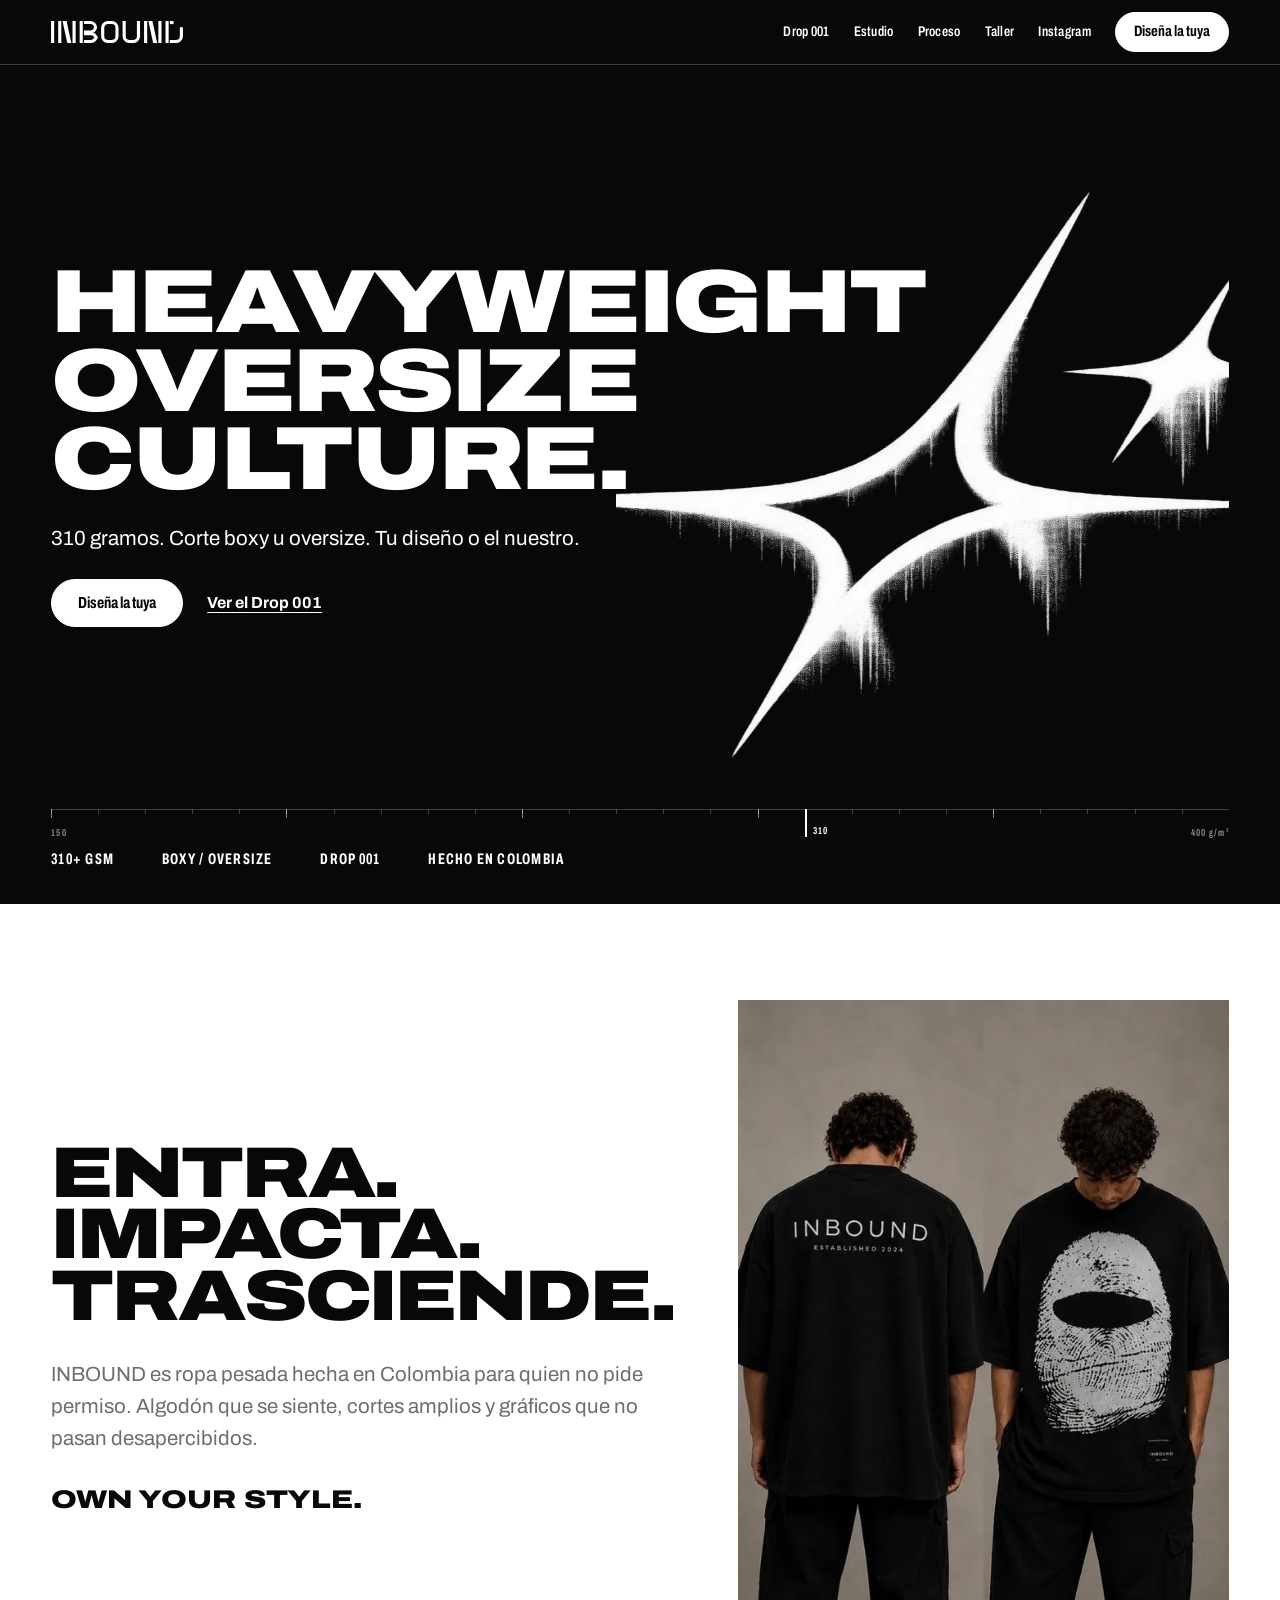
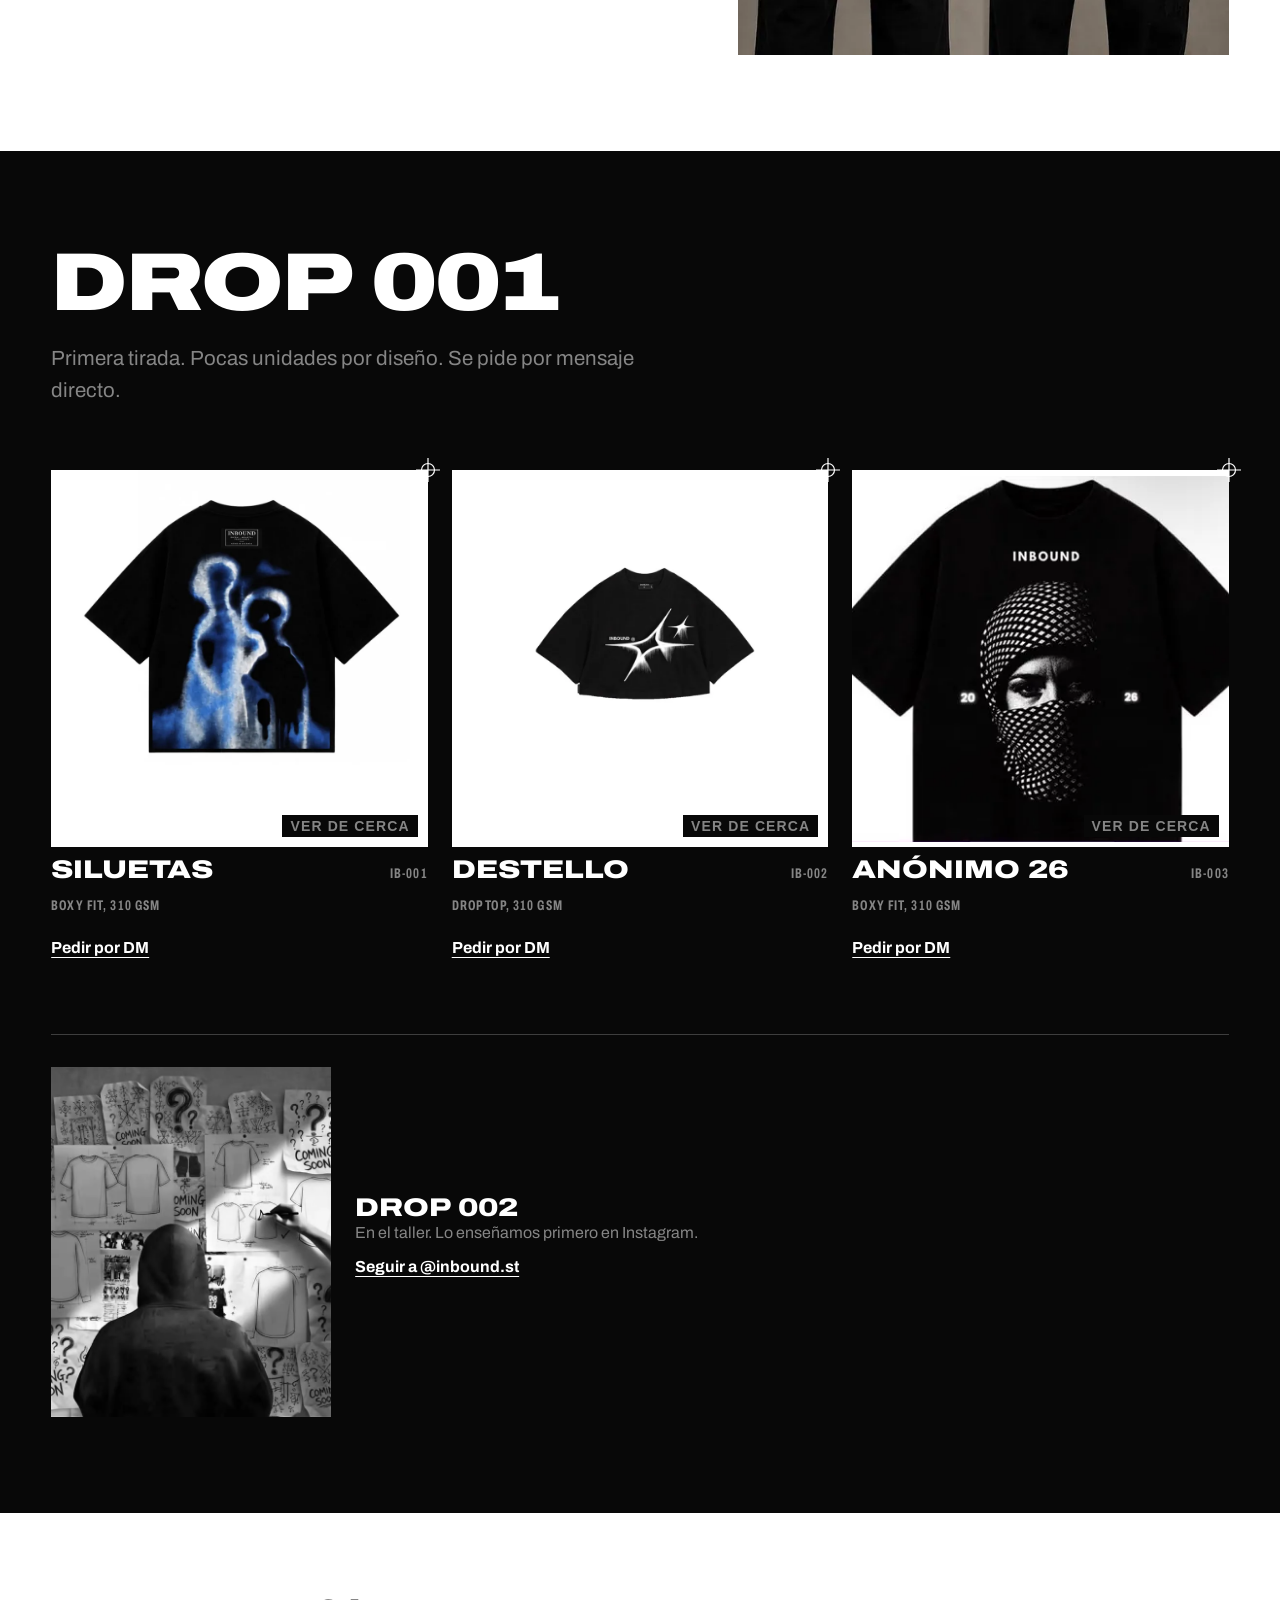
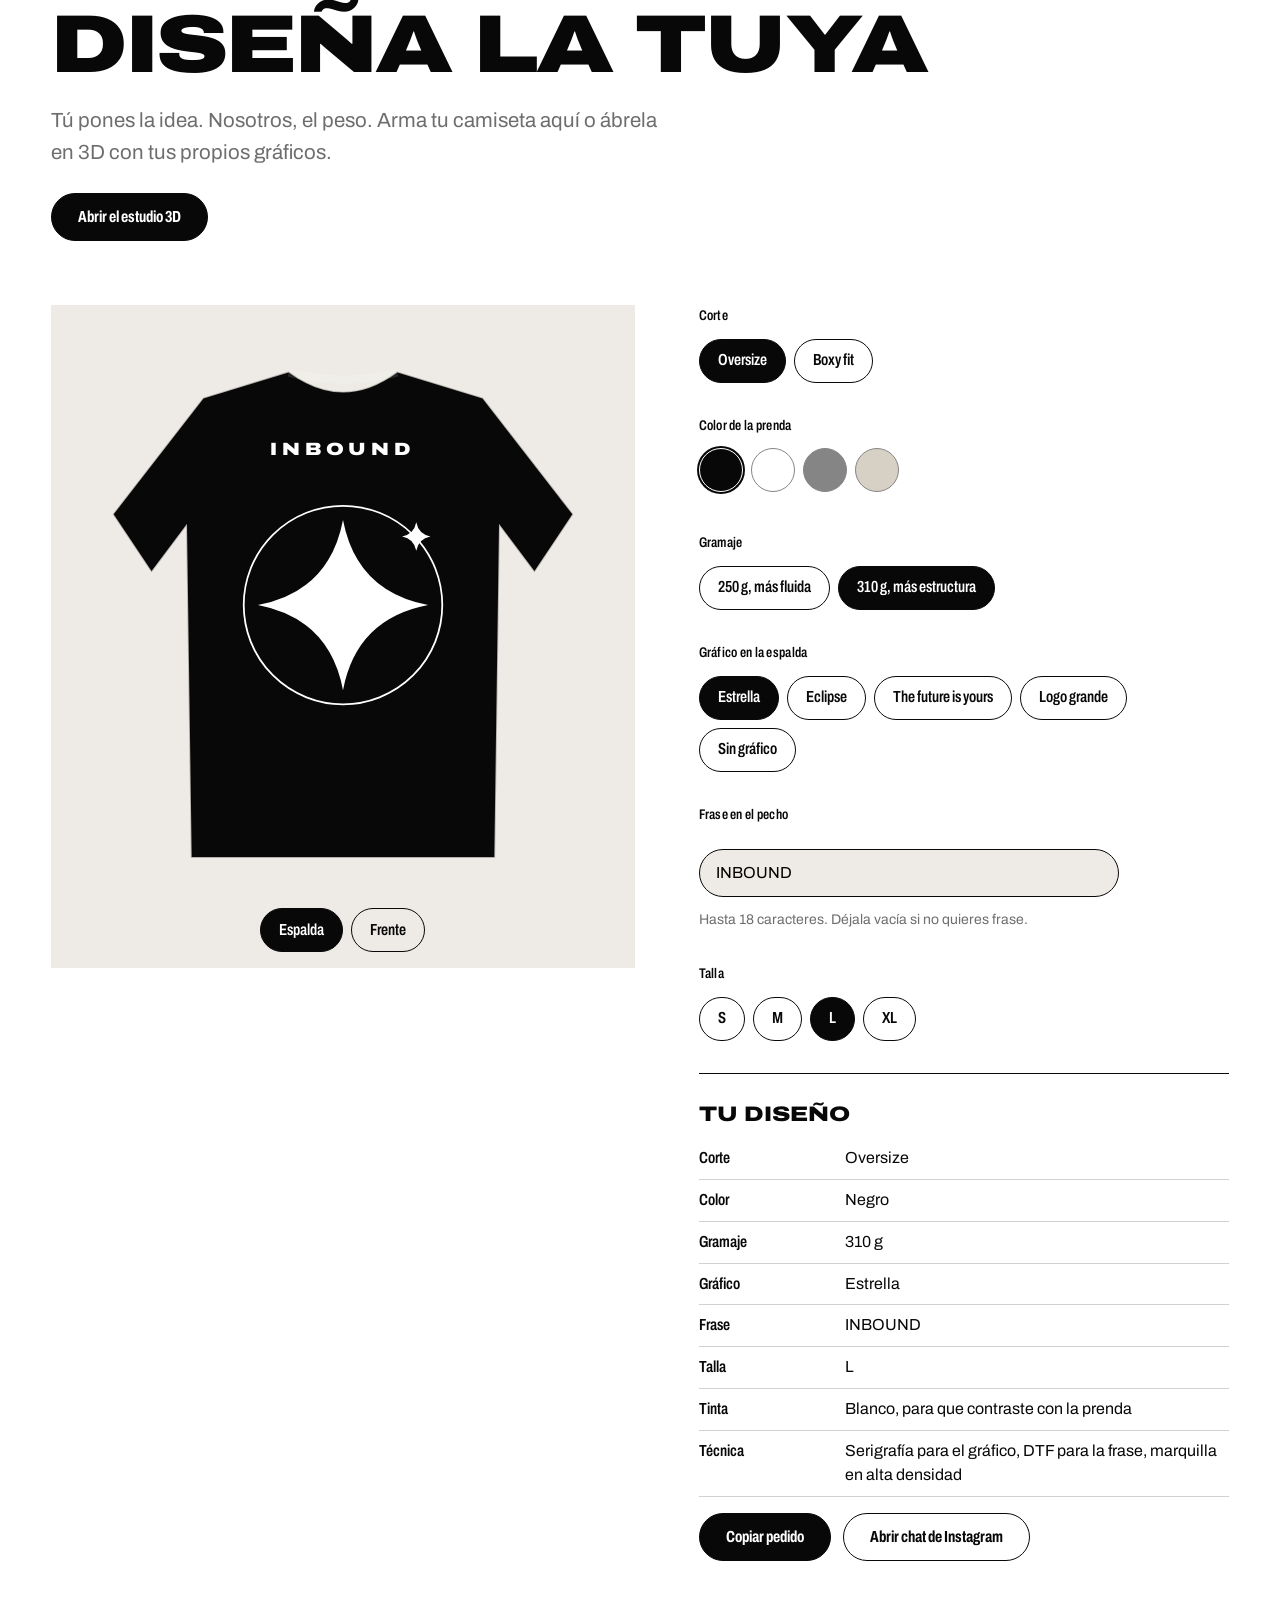
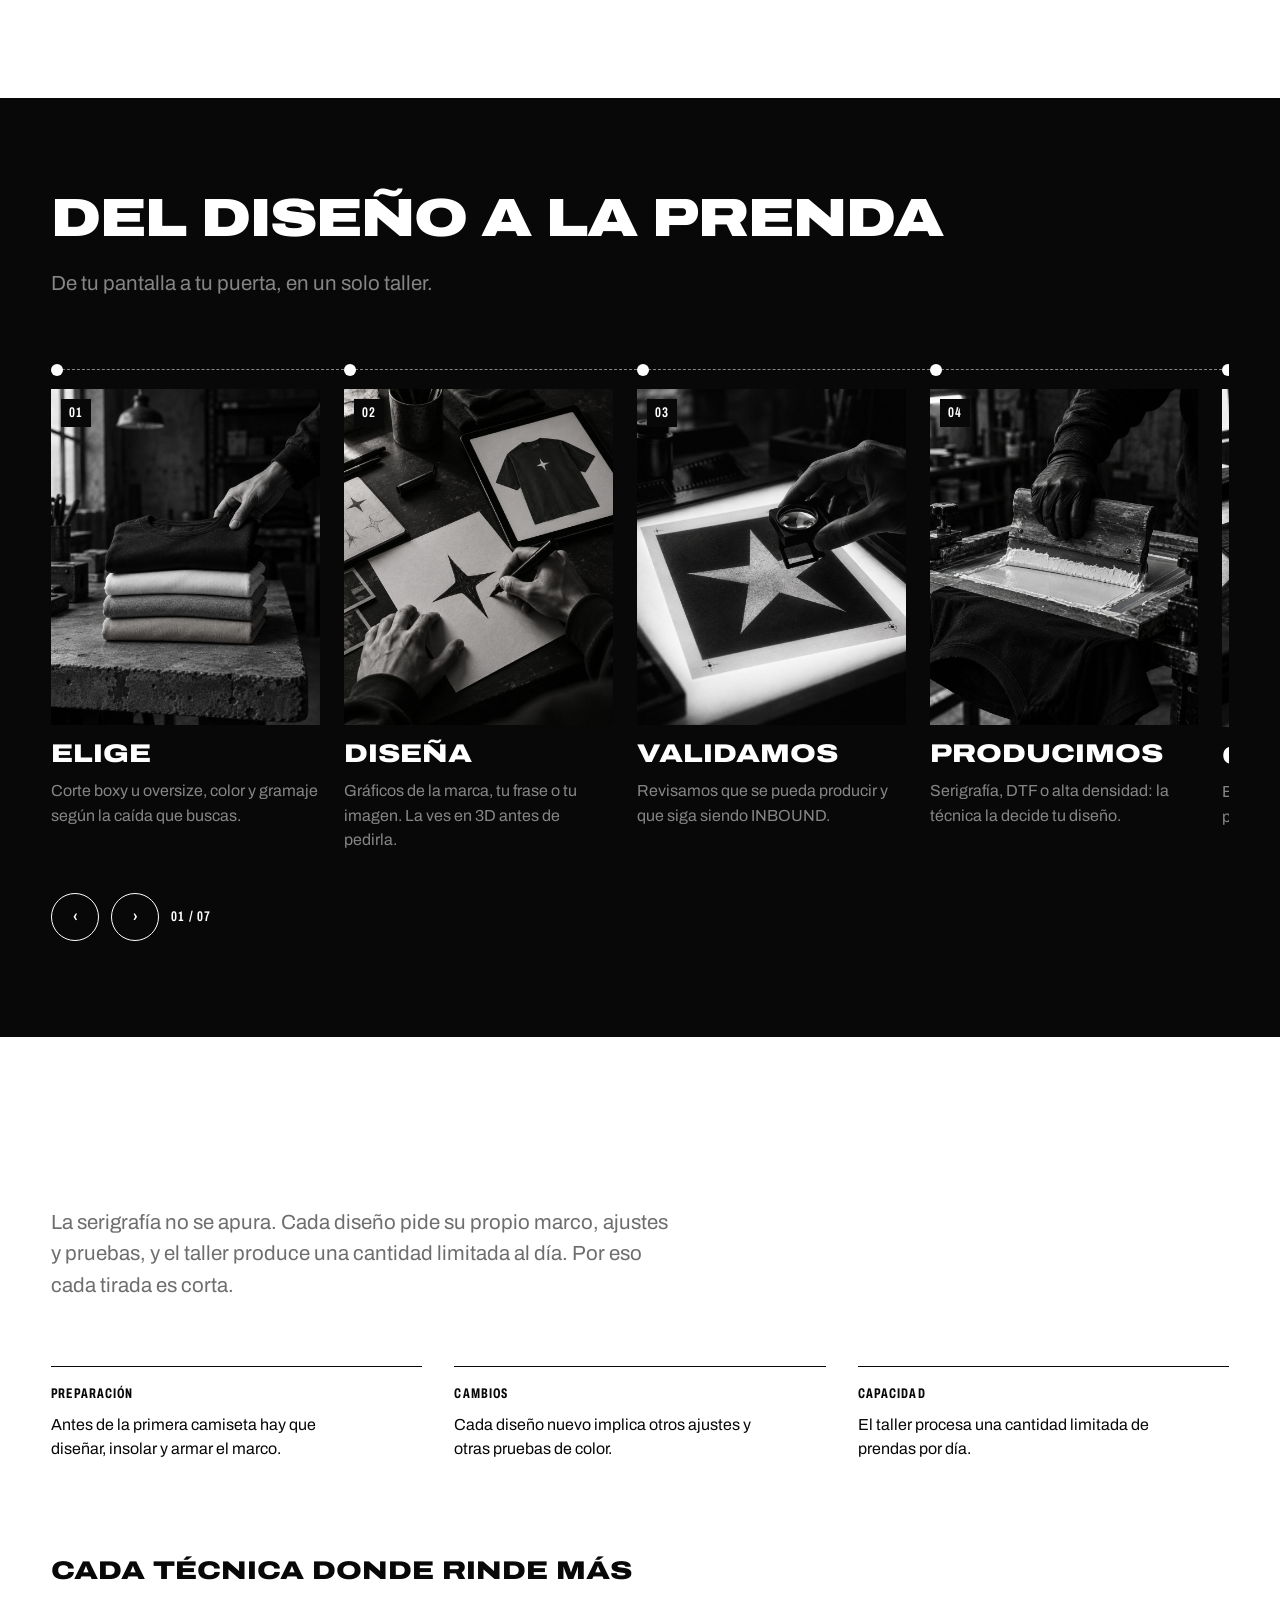
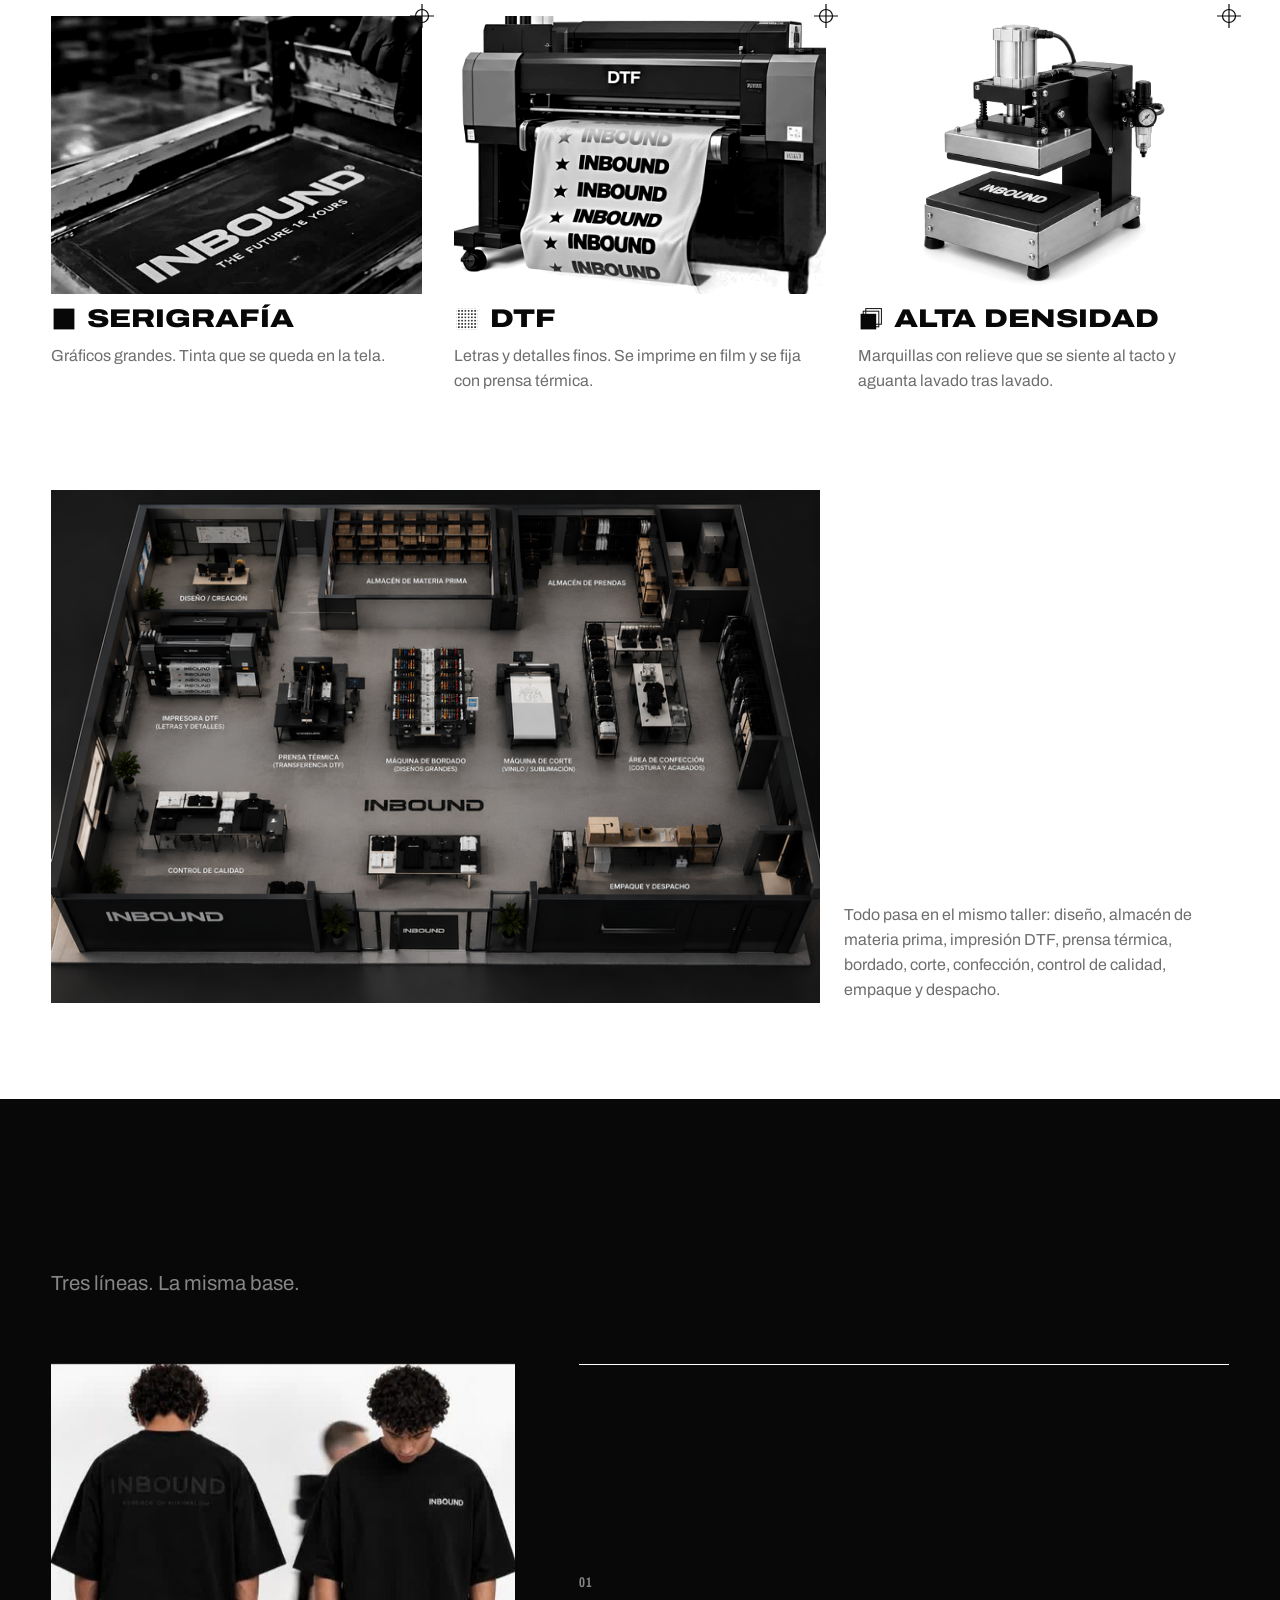
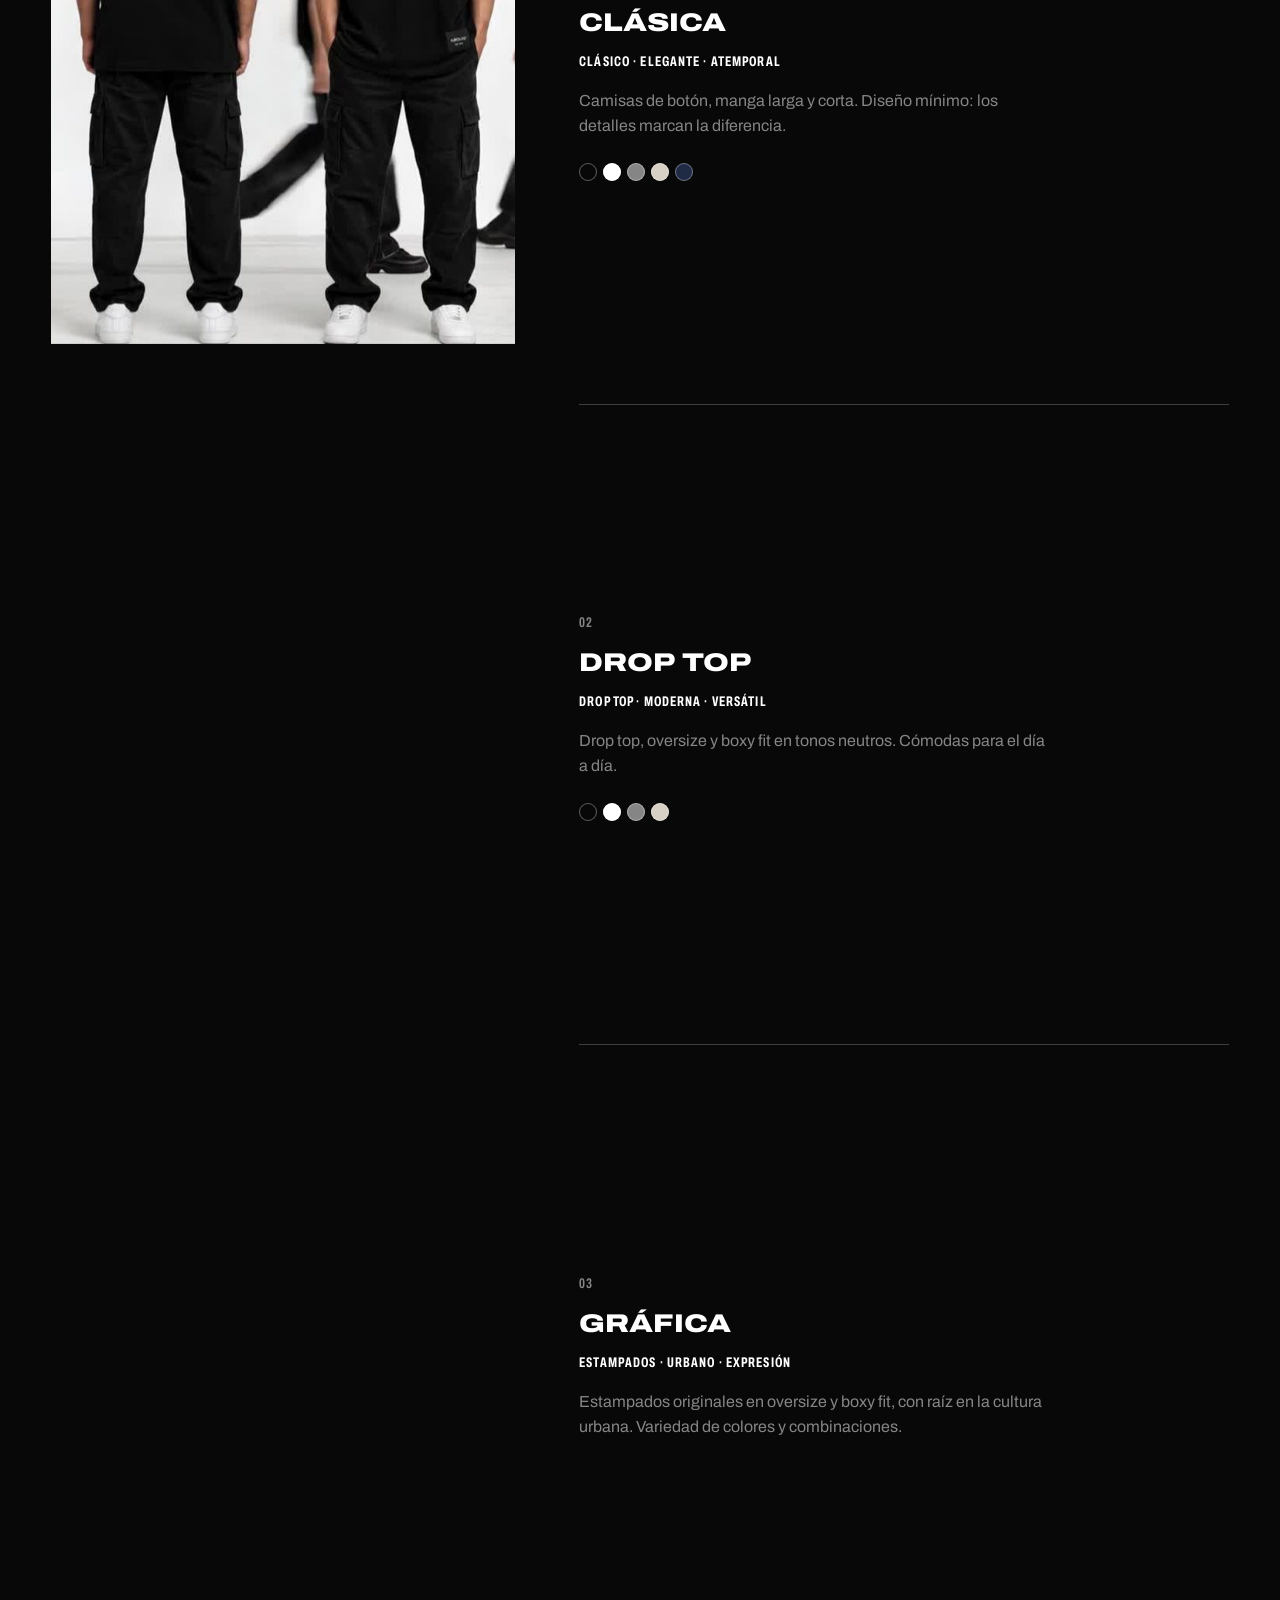
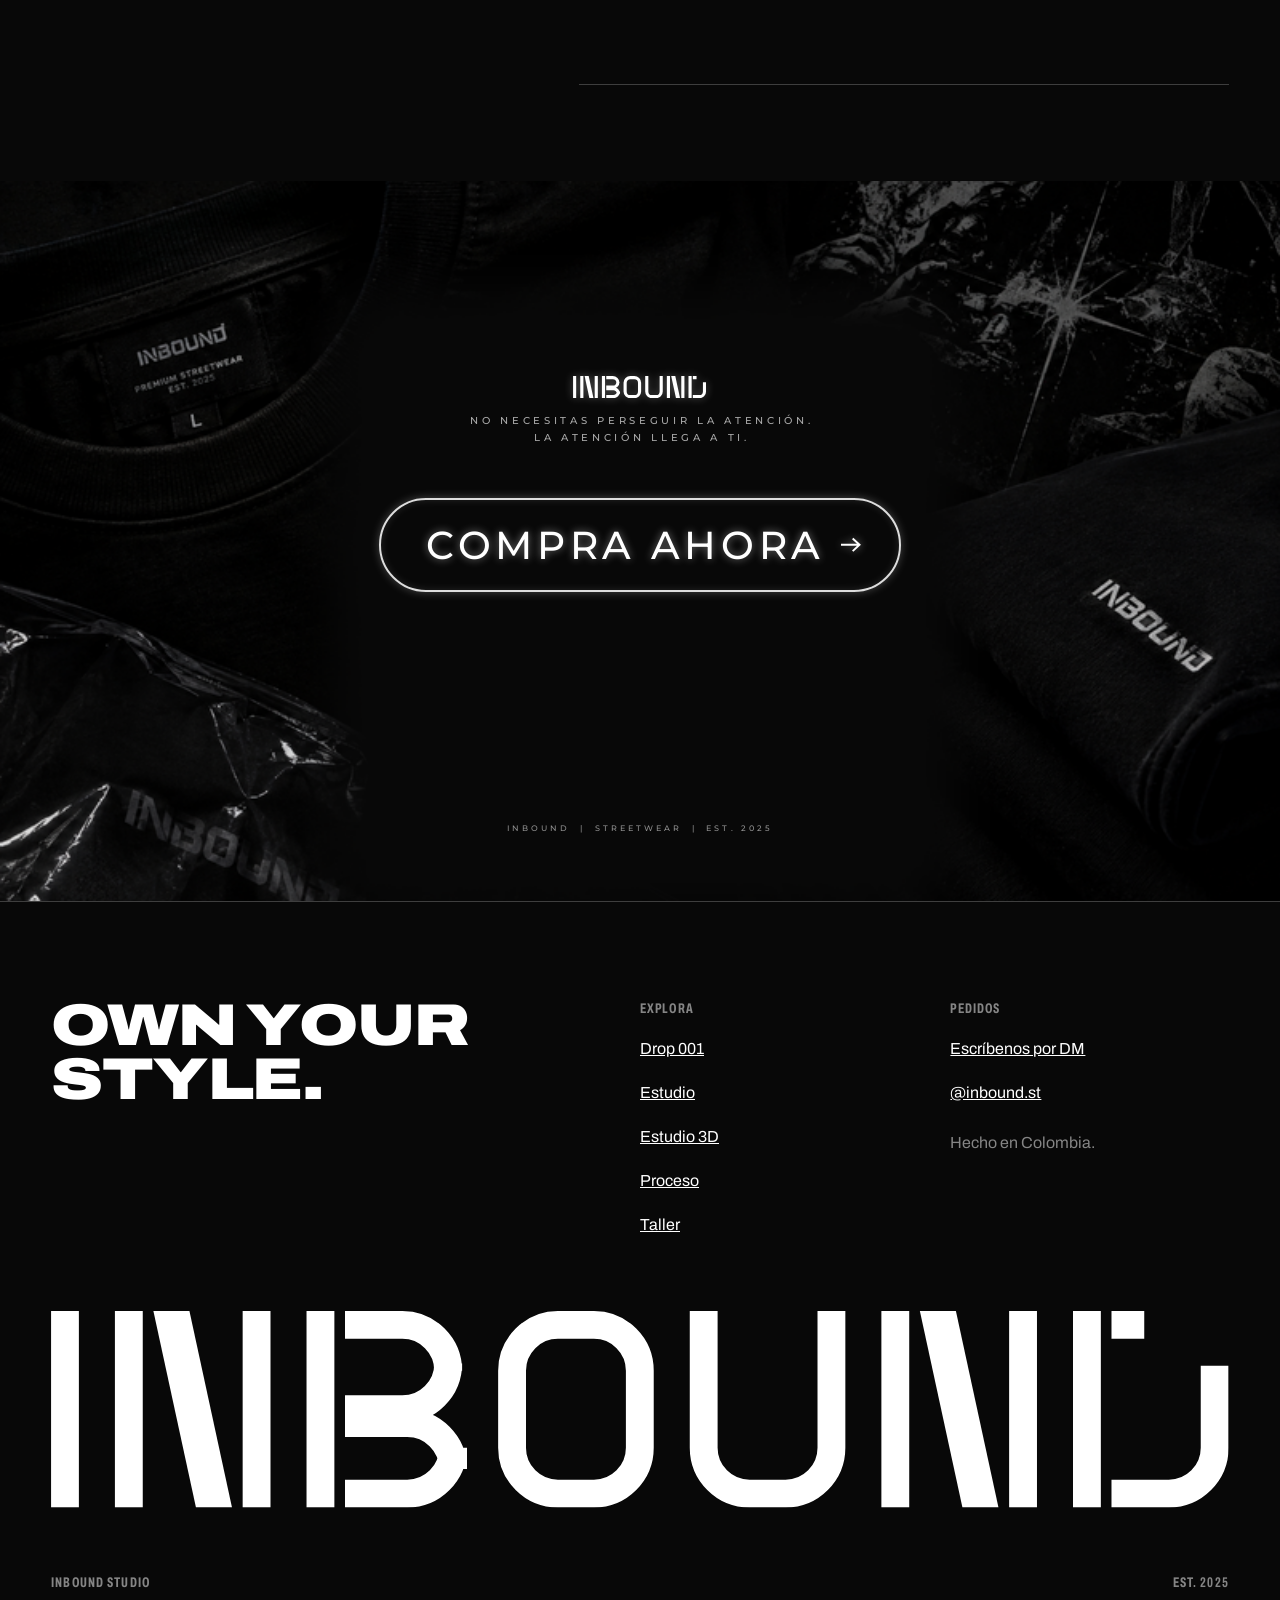
==== index.html @ 9acb3934 "Revelados: observar contenedores sin recortar; espacios entre líneas de titulares La tríada «Entra. " ====
<!doctype html>
<html lang="es">
<head>
<meta charset="utf-8">
<meta name="viewport" content="width=device-width, initial-scale=1">
<title>INBOUND STUDIO | Heavyweight Oversize Culture</title>
<meta name="description" content="Camisetas boxy fit en algodón 310+ GSM. Diseña tu INBOUND o compra el Drop 001, stock limitado.">
<link rel="icon" href="data:image/svg+xml,%3Csvg xmlns='http://www.w3.org/2000/svg' viewBox='0 0 32 32'%3E%3Crect width='32' height='32' fill='%23080808'/%3E%3Ctext x='16' y='24' font-family='Arial' font-weight='900' font-size='22' text-anchor='middle' fill='%23FFFFFF'%3EI%3C/text%3E%3C/svg%3E">
<link rel="preload" href="assets/fuentes/archivo-latin.woff2" as="font" type="font/woff2" crossorigin>
<script>
/* Motion antes del primer pintado (sin parpadeo): .motion activa los revelados; .intro, la entrada (una vez por sesión) */
(() => {
  const d = document.documentElement;
  if (matchMedia("(prefers-reduced-motion: reduce)").matches || !("IntersectionObserver" in window)) return;
  d.classList.add("motion");
  try { if (sessionStorage.getItem("inbound-intro")) return; sessionStorage.setItem("inbound-intro", "1"); } catch (e) {}
  d.classList.add("intro");
})();
</script>
<style>
/* Fuentes servidas desde el propio sitio (SIL OFL 1.1): sin peticiones a Google */
@font-face { font-family: 'Archivo'; font-style: normal; font-weight: 100 900; font-stretch: 62% 125%; font-display: swap; src: url(assets/fuentes/archivo-latin-ext.woff2) format('woff2'); unicode-range: U+0100-02BA, U+02BD-02C5, U+02C7-02CC, U+02CE-02D7, U+02DD-02FF, U+0304, U+0308, U+0329, U+1D00-1DBF, U+1E00-1E9F, U+1EF2-1EFF, U+2020, U+20A0-20AB, U+20AD-20C4, U+2113, U+2C60-2C7F, U+A720-A7FF; }
@font-face { font-family: 'Archivo'; font-style: normal; font-weight: 100 900; font-stretch: 62% 125%; font-display: swap; src: url(assets/fuentes/archivo-latin.woff2) format('woff2'); unicode-range: U+0000-00FF, U+0131, U+0152-0153, U+02BB-02BC, U+02C6, U+02DA, U+02DC, U+0304, U+0308, U+0329, U+2000-206F, U+20AC, U+2122, U+2191, U+2193, U+2212, U+2215, U+FEFF, U+FFFD; }
@font-face { font-family: 'Montserrat'; font-style: normal; font-weight: 300 600; font-display: swap; src: url(assets/fuentes/montserrat-latin-ext.woff2) format('woff2'); unicode-range: U+0100-02BA, U+02BD-02C5, U+02C7-02CC, U+02CE-02D7, U+02DD-02FF, U+0304, U+0308, U+0329, U+1D00-1DBF, U+1E00-1E9F, U+1EF2-1EFF, U+2020, U+20A0-20AB, U+20AD-20C4, U+2113, U+2C60-2C7F, U+A720-A7FF; }
@font-face { font-family: 'Montserrat'; font-style: normal; font-weight: 300 600; font-display: swap; src: url(assets/fuentes/montserrat-latin.woff2) format('woff2'); unicode-range: U+0000-00FF, U+0131, U+0152-0153, U+02BB-02BC, U+02C6, U+02DA, U+02DC, U+0304, U+0308, U+0329, U+2000-206F, U+20AC, U+2122, U+2191, U+2193, U+2212, U+2215, U+FEFF, U+FFFD; }
:root{
  /* Paleta de "Identidad_visual_INBOUND.pdf" */
  --ink:#080808; --white:#FFFFFF; --gray:#858585; --beige:#D6D0C5;
  /* derivados: --gray-text oscurece el gris para llegar a 4.5:1 sobre blanco; --tint es beige al 45% sobre blanco */
  --gray-text:#6E6E6E; --tint:#EEEBE6;
  --line-dark:rgba(0,0,0,.18); --line-light:rgba(255,255,255,.22);
  --gutter:clamp(16px,4vw,56px);
  --s1:8px; --s2:16px; --s3:24px; --s4:32px; --s6:48px; --s8:64px; --s12:96px; --s18:144px;
  --font:"Archivo","Arial Narrow",Arial,sans-serif;
}
*,*::before,*::after{box-sizing:border-box}
html{scroll-behavior:smooth}
section[id]{scroll-margin-top:63px}
@media (max-width:599px){section[id]{scroll-margin-top:110px}}
body{margin:0;background:var(--ink);color:var(--white);font-family:var(--font);font-size:16px;line-height:1.55;font-stretch:100%;-webkit-font-smoothing:antialiased}
img{display:block;max-width:100%;height:auto}
a{color:inherit}
:focus-visible{outline:2px solid var(--white);outline-offset:3px}
.light :focus-visible{outline-color:var(--ink)}
.sr-only{position:absolute;width:1px;height:1px;overflow:hidden;clip:rect(0 0 0 0);white-space:nowrap}

/* type roles: display (hero) · título L (secciones principales) · título M (secundarias) · h3 único · dato */
.display{font-stretch:125%;font-weight:900;text-transform:uppercase;letter-spacing:-.02em;line-height:.88;margin:0}
.h2{font-size:clamp(38px,6.4vw,96px)}
.h2-m{font-size:clamp(30px,4.2vw,60px);line-height:.92}
.h3{margin:0;font-stretch:125%;font-weight:850;font-size:clamp(21px,2vw,28px);text-transform:uppercase;line-height:1}
.data{font-stretch:62%;font-weight:700;font-size:14px;letter-spacing:.08em;text-transform:uppercase;font-variant-numeric:tabular-nums}
.label{font-stretch:72%;font-weight:600;font-size:14px;letter-spacing:.02em}
.lede{font-size:clamp(18px,1.6vw,21px);max-width:52ch;margin:0}
.muted{color:var(--gray)}
.light .muted{color:var(--gray-text)}

/* sections */
.section{padding:var(--s12) var(--gutter)}
.light{background:var(--white);color:var(--ink)}
.section-head{display:grid;gap:var(--s3);margin-bottom:var(--s8);max-width:1100px}

/* buttons */
.btn{display:inline-flex;align-items:center;justify-content:center;min-height:48px;padding:0 26px;border-radius:999px;border:1.5px solid currentColor;font:inherit;font-stretch:72%;font-weight:700;font-size:16px;text-decoration:none;cursor:pointer;background:transparent;color:inherit;transition:opacity .2s cubic-bezier(.23,1,.32,1),background-color .2s cubic-bezier(.23,1,.32,1)}
/* Guía: botones negros con texto blanco; sobre fondo negro se usa la versión invertida */
.btn-solid{background:var(--white);color:var(--ink);border-color:var(--white)}
.light .btn-solid{background:var(--ink);color:var(--white);border-color:var(--ink)}
/* hover solo con ratón: en táctil el hover se queda pegado tras tocar */
@media (hover:hover) and (pointer:fine){
  .btn-solid:hover{opacity:.8}
  .btn-ghost:hover{background:rgba(133,133,133,.2)}
  .chip:not(.swatch):hover span{background:rgba(0,0,0,.06)}
  .chip input:checked:hover+span{background:var(--ink)}
  .swatch input:checked:hover+span{background:var(--c)}
  .cta-glow:hover{box-shadow:0 0 22px rgba(255,255,255,.42),inset 0 0 14px rgba(255,255,255,.2)}
}

/* header: una fila; en móvil la nav es un panel a pantalla completa */
.site-header{position:sticky;top:0;z-index:10;display:flex;align-items:center;gap:var(--s3);padding:10px var(--gutter);background:var(--ink);border-bottom:1px solid var(--line-light)}
.logo{display:inline-flex;align-items:center;min-height:44px;color:var(--white)}
.logo svg{width:132px;height:auto}
.nav{display:flex;gap:var(--s3);margin-left:auto;align-items:center}
.nav a{display:inline-flex;align-items:center;min-height:44px;text-decoration:none;white-space:nowrap}
/* nav en fila (tableta y ordenador): "pasada de racleta" al pasar el ratón o con foco de teclado.
   Una franja de tinta cruza el enlace de izquierda a derecha, el texto se invierte (difference) y al salir sigue hacia la derecha */
@media (min-width:768px){
  .nav a{position:relative}
  .nav a::after{content:"";position:absolute;inset:9px -8px;background:var(--white);mix-blend-mode:difference;transform:scaleX(0);transform-origin:right;transition:transform .18s cubic-bezier(.23,1,.32,1);pointer-events:none}
  .nav a:focus-visible::after{transform:scaleX(1);transform-origin:left;transition-duration:.22s}
}
@media (min-width:768px) and (hover:hover) and (pointer:fine){
  .nav a:hover::after{transform:scaleX(1);transform-origin:left;transition-duration:.22s}
}
.header-cta{min-height:40px;padding:0 18px;font-size:15px}
.menu-btn{display:none}
@media (max-width:479px){.header-cta{display:none}.menu-btn{margin-left:auto}}
@media (max-width:767px){
  .logo svg{width:110px}
  .header-cta{margin-left:auto}
  .menu-btn{display:inline-flex;min-height:40px;padding:0 16px;font-size:15px}
  .nav{position:fixed;inset:0;z-index:-1;flex-direction:column;align-items:flex-start;justify-content:center;gap:var(--s2);padding:var(--gutter);background:var(--ink);visibility:hidden;opacity:0;transition:opacity .2s}
  .nav a{font-stretch:125%;font-weight:900;font-size:clamp(36px,11vw,56px);text-transform:uppercase;letter-spacing:-.02em}
  .site-header.open .nav{visibility:visible;opacity:1}
}
.skip{position:absolute;left:var(--gutter);top:-100px;z-index:20;background:var(--white);color:var(--ink);padding:12px 18px;border-radius:999px;font-weight:700}
.skip:focus{top:8px}

/* hero partido: texto a la izquierda, arte "Destello" a la derecha (capas listas para el parallax de la Fase 2) */
.hero{display:grid;gap:var(--s4);min-height:calc(100svh - 61px);padding:var(--s6) var(--gutter) var(--s4);overflow:hidden}
.hero-art{width:100%;height:auto;aspect-ratio:3/2;object-fit:cover;object-position:60% 55%;mix-blend-mode:lighten} /* lighten: el negro puro del arte toma el #080808 de la página */
.hero-copy{display:grid;gap:var(--s3);align-content:center}
.hero h1{font-size:clamp(44px,7vw,112px);max-width:9ch}
@media (max-width:599px){.hero h1{font-size:9.2vw}} /* "HEAVYWEIGHT" (11 letras) debe caber a 320–599 px */
@media (min-width:960px){
  .hero{grid-template-columns:minmax(0,1fr) minmax(0,1.15fr);grid-template-rows:1fr auto;column-gap:var(--s4)}
  .hero-art{grid-column:2;grid-row:1;height:100%;aspect-ratio:auto;max-height:calc(100svh - 200px);align-self:center}
  .hero-copy{grid-column:1;grid-row:1}
  .hero-data{grid-column:1 / -1}
}
.hero-actions{display:flex;flex-wrap:wrap;gap:var(--s3);align-items:center}
.hero-link{font-weight:700;text-underline-offset:4px;min-height:44px;display:inline-flex;align-items:center}
.hero-data{display:flex;flex-wrap:wrap;gap:var(--s1) var(--s6);margin:0;padding:var(--s2) 0 0;border-top:1px solid var(--line-light);list-style:none;font-size:clamp(14px,1.2vw,18px)}

/* configurator */
.config{display:grid;gap:var(--s6)}
.preview{position:relative;background:var(--tint);display:grid;place-items:center;padding:var(--s4) var(--s2) var(--s2);align-self:start}
.preview svg{width:100%;max-width:520px;height:auto}
.view-toggle{display:flex;gap:8px;justify-content:center;margin-top:var(--s2)}
.controls{display:grid;gap:var(--s4);align-content:start}
.field{border:0;margin:0;padding:0;display:grid;gap:12px}
.field legend,.field>label:first-child{padding:0;margin-bottom:12px}
.chips{display:flex;flex-wrap:wrap;gap:8px}
.chip{position:relative}
.chip input{position:absolute;opacity:0;inset:0;margin:0;cursor:pointer}
.chip span{display:inline-flex;align-items:center;min-height:44px;padding:0 18px;border-radius:999px;border:1.5px solid var(--ink);font-stretch:72%;font-weight:600}
.chip input:checked+span{background:var(--ink);border-color:var(--ink);color:var(--white)}
.chip input:focus-visible+span{outline:2px solid var(--ink);outline-offset:3px}
.swatch span{width:44px;height:44px;padding:0;border-radius:50%;border:1.5px solid var(--gray);background:var(--c)}
.swatch input:checked+span{background:var(--c);border-color:var(--white);box-shadow:0 0 0 2px var(--ink)}
.text-input{min-height:48px;width:100%;max-width:420px;padding:0 16px;border:1.5px solid var(--ink);border-radius:999px;background:var(--tint);font:inherit;font-stretch:100%;text-transform:uppercase}
.text-input:focus-visible{outline:2px solid var(--ink);outline-offset:3px}
.hint{font-size:14px;color:var(--gray-text);margin:0}
.check{border-top:1.5px solid var(--ink);padding-top:var(--s3);display:grid;gap:var(--s2)}
.check h3{margin:0;font-stretch:125%;font-weight:850;font-size:21px;text-transform:uppercase}
.check ul{margin:0;padding:0;list-style:none;display:grid;gap:8px}
.check li{display:grid;grid-template-columns:130px 1fr;gap:var(--s2);border-bottom:1px solid var(--line-dark);padding-bottom:8px}
.check li b{font-stretch:72%;font-weight:600}
.order-actions{display:flex;flex-wrap:wrap;gap:12px;align-items:center}
.status{min-height:1.55em;margin:0;font-weight:600}
@media (min-width:1024px){
  .config{grid-template-columns:minmax(0,1.1fr) minmax(0,1fr);gap:var(--s8)}
  .preview{position:sticky;top:80px}
}

/* manifiesto: lista tipográfica + foto (composición partida) */
.manifesto{display:grid;gap:var(--s6);align-items:center}
.triad{margin:0;font-stretch:125%;font-weight:900;font-size:clamp(40px,5.6vw,92px);line-height:.86;letter-spacing:-.03em;text-transform:uppercase}
.triad span{display:block}
.manifesto-copy{display:grid;gap:var(--s4)}
.manifesto img{width:100%;aspect-ratio:3/4;object-fit:cover}
@media (min-width:960px){.manifesto{grid-template-columns:minmax(0,1.3fr) minmax(0,1fr)}}

/* drop: un solo formato (cuadrado, fondo blanco) */
.drop-grid{display:grid;gap:var(--s3)}
.product{display:grid;gap:10px;align-content:start}
.product img{width:100%;aspect-ratio:1;object-fit:contain;background:var(--white)}
.product-meta{display:flex;justify-content:space-between;gap:var(--s2);align-items:baseline;flex-wrap:wrap}
.product .data{color:var(--gray)}
.product a{font-weight:700;display:inline-flex;align-items:center;min-height:44px;justify-self:start;text-underline-offset:4px}
.site-footer a{display:inline-flex;align-items:center;min-height:44px}
@media (min-width:700px){.drop-grid{grid-template-columns:repeat(3,1fr)}}
.next-drop{display:grid;gap:var(--s3);align-items:center;margin-top:var(--s8);padding-top:var(--s4);border-top:1px solid var(--line-light)}
.next-drop img{width:100%;max-width:280px;aspect-ratio:4/5;object-fit:cover;filter:grayscale(1)}
.next-drop p{margin:0;max-width:46ch}
@media (min-width:860px){.next-drop{grid-template-columns:280px 1fr}}

/* process */
/* tarjetas idénticas: imagen 4:5 arriba (todas alineadas), número como dato, título, una línea */
.steps{display:grid;grid-auto-flow:column;grid-auto-columns:clamp(260px,21vw,340px);gap:var(--s3);overflow-x:auto;scroll-snap-type:x mandatory;padding:0 0 var(--s3);margin:0;list-style:none;scrollbar-width:none}
.step{scroll-snap-align:start;display:grid;gap:12px;align-content:start}
.step-media{position:relative;margin:0 0 4px}
.step-media img{width:100%;aspect-ratio:4/5;object-fit:cover}
.step-num{position:absolute;left:10px;top:10px;padding:3px 8px;background:var(--ink);color:var(--white)} /* pastilla: legible sobre fondos claros */
.step p{margin:0;max-width:30ch}
.steps-nav{display:flex;align-items:center;gap:12px;margin-top:var(--s2)}
.steps-nav .btn{width:48px;padding:0}

/* workshop */
.techs{display:grid;gap:var(--s4)}
.tech{display:grid;gap:12px;align-content:start}
.tech img{width:100%;aspect-ratio:4/3;object-fit:cover;filter:grayscale(1) contrast(1.1)}
.tech p{margin:0;max-width:40ch}
.scarcity{display:grid;gap:var(--s4);margin:0 0 var(--s12);padding:0;list-style:none}
.scarcity li{display:grid;gap:8px;border-top:1.5px solid currentColor;padding-top:var(--s2)}
.scarcity p{margin:0;max-width:34ch}
.subhead{margin:0 0 var(--s4)}
@media (min-width:860px){.scarcity{grid-template-columns:repeat(3,1fr)}}
@media (min-width:860px){.techs{grid-template-columns:repeat(3,1fr)}}
.plant{margin:var(--s12) 0 0;display:grid;gap:var(--s3)}
.plant img{width:100%;aspect-ratio:3/2;object-fit:cover}
.plant figcaption{max-width:62ch}
@media (min-width:1024px){.plant{grid-template-columns:2fr 1fr;align-items:end}}

/* lines */
.lines{display:grid;gap:0;margin:0;padding:0;list-style:none;border-top:1.5px solid currentColor}
.line{display:grid;gap:var(--s2);align-content:start;padding:var(--s4) 0 var(--s6);border-bottom:1px solid var(--line-light)}
.line p{margin:0;max-width:52ch}
.line-media{margin:0 0 var(--s1)}
.line-media img,.lineas-media img{width:100%;aspect-ratio:4/5;object-fit:cover}
.line-num{color:var(--gray)}
.line-tags{color:var(--white)}
.swatches{display:flex;gap:6px;margin:var(--s1) 0 0;padding:0;list-style:none}
.swatches li{width:18px;height:18px;border-radius:50%;background:var(--c);box-shadow:inset 0 0 0 1px rgba(255,255,255,.35)}
.lineas-media{display:none}
@media (min-width:860px){
  .line{grid-template-columns:minmax(0,5fr) minmax(0,7fr);column-gap:var(--s4)}
  .line-media{grid-row:span 6;margin:0}
}
/* Índice con foto fija: la foto cambia con una pasada de racleta al llegar a cada línea (sin JS) */
@supports (timeline-scope:--a) and (animation-timeline:view()){
  @media (min-width:1024px) and (prefers-reduced-motion:no-preference){
    .lineas-body{display:grid;grid-template-columns:minmax(0,5fr) minmax(0,7fr);gap:var(--s8);align-items:start;timeline-scope:--l2,--l3}
    .lineas-media{display:block;position:sticky;top:calc(61px + var(--s4));width:min(100%,calc((100svh - 61px - var(--s8)) * .8));aspect-ratio:4/5}
    .lineas-media img{position:absolute;inset:0;height:100%}
    .lineas-media img+img{clip-path:inset(0 100% 0 0);animation:racleta linear both;animation-range:cover 22% cover 42%}
    .lineas-media img:nth-child(2){animation-timeline:--l2}
    .lineas-media img:nth-child(3){animation-timeline:--l3}
    .line:nth-child(2){view-timeline:--l2 block}
    .line:nth-child(3){view-timeline:--l3 block}
    .line{display:grid;grid-template-columns:none;min-height:min(72svh,640px);align-content:center}
    .line-media{display:none}
  }
}
@keyframes racleta{to{clip-path:inset(0 0 0 0)}}

/* close + footer */
/* Cierre: réplica de la pág. 10 del PDF (Montserrat = tipografía del original) */
.closing{position:relative;display:grid;place-items:center;text-align:center;width:100%;aspect-ratio:16/9;min-height:560px;max-height:100svh;padding:0 var(--gutter);background:var(--ink) url(assets/cierre-fondo.png) center/cover;font-family:"Montserrat",var(--font);color:var(--white)}
.closing-inner{display:grid;justify-items:center;margin-top:-9.6%}
.closing .logo-mark{width:clamp(110px,10.4vw,180px);height:auto;filter:drop-shadow(0 0 4px rgba(255,255,255,.35))}
.closing-tag{margin:clamp(10px,1.15vw,20px) -.36em 0 0;font-weight:500;font-size:clamp(9px,.8vw,12px);letter-spacing:.36em;line-height:1.65;text-transform:uppercase;color:rgba(255,255,255,.65)}
.cta-glow{margin-top:clamp(22px,4vw,60px);display:inline-flex;align-items:center;gap:.45em;padding:.56em .95em .56em 1.15em;border:2px solid #DDDDDD;border-radius:999px;font-weight:500;font-size:clamp(20px,3.05vw,44px);letter-spacing:.12em;line-height:1.2;text-decoration:none;text-transform:uppercase;color:var(--white);text-shadow:0 0 8px rgba(255,255,255,.45);box-shadow:0 0 10px rgba(255,255,255,.25),inset 0 0 8px rgba(255,255,255,.12);transition:box-shadow .2s cubic-bezier(.23,1,.32,1)}
.cta-arrow{width:.55em;height:auto;margin-left:-.06em;filter:drop-shadow(0 0 4px rgba(255,255,255,.45))}
.closing-meta{position:absolute;left:0;right:0;bottom:9.2%;margin:0;font-weight:500;font-size:clamp(8px,.61vw,9px);letter-spacing:.38em;text-transform:uppercase;color:rgba(255,255,255,.55)}
.closing-meta span{margin:0 1.2em}
@media (max-width:599px){
  .closing-tag,.closing-meta{letter-spacing:.24em}
  .closing-tag{margin-right:-.24em}
}
.site-footer{display:grid;gap:var(--s8);padding:var(--s12) var(--gutter) var(--s4);border-top:1px solid var(--line-light)}
.footer-cols{display:grid;gap:var(--s4)}
.footer-cols ul{list-style:none;margin:0;padding:0;display:grid}
.footer-cols h2{margin:0 0 var(--s1);color:var(--gray)}
.footer-claim{margin:0;font-stretch:125%;font-weight:900;text-transform:uppercase;font-size:clamp(32px,4.6vw,64px);line-height:.92;letter-spacing:-.02em}
.footer-mark{display:block;width:100%;height:auto;color:var(--white)}
.footer-base{display:flex;flex-wrap:wrap;justify-content:space-between;gap:var(--s2);color:var(--gray)}
@media (min-width:860px){.footer-cols{grid-template-columns:2fr 1fr 1fr}}
/* celular: bloque centrado sobre el logo (que ocupa todo el ancho); Explora y Pedidos lado a lado para no alargar la columna */
@media (max-width:599px){
  .footer-cols{grid-template-columns:1fr 1fr;column-gap:var(--s2);text-align:center}
  .footer-claim{grid-column:1 / -1}
  .footer-cols ul{justify-items:center}
}

/* ---------- Motion (ver DESIGN.md › Motion): parallax ligado al scroll; revelados y entrada por tiempo; sin soporte o con menos movimiento se ve quieto ---------- */
.site-header{transition:translate .2s cubic-bezier(.23,1,.32,1)}
.site-header.hide{translate:0 -100%}
@supports (animation-timeline:scroll()){
  @media (prefers-reduced-motion:no-preference){
    /* parallax del hero en 2 capas: el arte baja más lento que la página; el texto sube un poco */
    .hero-art{animation:par-art linear both;animation-timeline:scroll(root);animation-range:0 100svh}
    .hero-copy{animation:par-copy linear both;animation-timeline:scroll(root);animation-range:0 100svh}
    .lite .hero-copy{animation:none}
    /* la entrada se suma al parallax (propiedades distintas: scale y translate) */
    .intro .hero-art{animation:par-art linear both,asienta 1.2s cubic-bezier(.23,1,.32,1) both;animation-timeline:scroll(root),auto;animation-range:0 100svh,normal}
  }
}
@keyframes par-art{to{translate:0 var(--par,16svh)}}
@media (max-width:959px){.hero-art{--par:7svh}} /* en una columna el arte está encima del titular: recorrido corto para no taparlo */
@keyframes par-copy{to{translate:0 -6svh}}

/* registro: marcas de serigrafía en la esquina de fichas y fotos de técnica */
.closing-tag span{display:block}
.product,.tech{position:relative}
.reg{position:absolute;top:-12px;right:-12px;z-index:1;width:24px;height:24px;fill:none;stroke:currentColor;stroke-width:1.2;stroke-dasharray:1;pointer-events:none}
/* Revelados (racleta, peso, registro): se disparan al entrar en pantalla y corren a su propio ritmo, una sola vez.
   Antes iban ligados al scroll y, al bajar rápido, terminaban antes de verse.
   .motion la pone el script del <head> (JS + IntersectionObserver + sin "reducir movimiento"); sin ella todo se ve quieto.
   --d: retraso en cascada (80 ms) cuando entran varios a la vez; lo calcula el script del final */
.motion :is(.section-head .display,.triad span,.closing-tag span):not(.in){clip-path:inset(-20% 100% -20% -5%)}
.motion :is(.product,.step):not(.in){opacity:0;translate:0 -20px}
.motion .reg:not(.in){stroke-dashoffset:1}
/* racleta: ease-in-out, como una pasada real (arranca, cruza, frena) */
.motion :is(.section-head .display,.triad span,.closing-tag span).in{animation:racleta-txt .75s cubic-bezier(.77,0,.175,1) var(--d,0ms) both}
/* peso: ease-out fuerte, cae y asienta */
.motion :is(.product,.step).in{animation:peso .65s cubic-bezier(.23,1,.32,1) var(--d,0ms) both}
.motion .reg.in{animation:registro .9s cubic-bezier(.77,0,.175,1) calc(var(--d,0ms) + .25s) both}

/* Entrada (.intro: primera carga de la sesión, ~1,5 s). Todo es clicable desde el primer instante.
   La foto del hero es el LCP: nunca parte invisible, solo se asienta (escala) */
.hero h1 .ln{display:block;width:max-content} /* "HEAVYWEIGHT" sobresale de los 9ch del h1: el recorte debe medir la palabra, no la caja */
.intro .logo svg{animation:racleta-txt .6s cubic-bezier(.77,0,.175,1) both}
.intro :is(.nav a,.header-cta,.menu-btn){animation:asoma .4s cubic-bezier(.23,1,.32,1) .15s both}
.intro .nav a:nth-child(2){animation-delay:.2s}
.intro .nav a:nth-child(3){animation-delay:.25s}
.intro .nav a:nth-child(4){animation-delay:.3s}
.intro .nav a:nth-child(5){animation-delay:.35s}
.intro .header-cta{animation-delay:.4s}
/* titular: una pasada de racleta por línea */
.intro .hero h1 .ln{animation:linea .7s cubic-bezier(.77,0,.175,1) .1s both}
.intro .hero h1 .ln:nth-child(2){animation-delay:.22s}
.intro .hero h1 .ln:nth-child(3){animation-delay:.34s}
.intro .hero .lede{animation:sube .5s cubic-bezier(.23,1,.32,1) .5s both}
.intro .hero-actions{animation:sube .5s cubic-bezier(.23,1,.32,1) .6s both}
@supports not (animation-timeline:scroll()){.intro .hero-art{animation:asienta 1.2s cubic-bezier(.23,1,.32,1) both}} /* con parallax: ver bloque de arriba */
/* regla de gramaje: se extiende como un metro y después caen sus cifras; luego los datos */
.intro .gsm-rule{animation:metro .9s cubic-bezier(.33,1,.68,1) .55s both} /* ease-out suave: se nota cómo se estira la cinta */
.intro .gsm-rule span{animation:asoma .35s cubic-bezier(.23,1,.32,1) 1s both}
.intro .gsm-rule .gsm-mark{animation-delay:1.1s}
.intro .gsm-rule span:last-child{animation-delay:1.2s}
.intro .hero-data li:not(.gsm-rule){animation:sube .4s cubic-bezier(.23,1,.32,1) 1.1s both}
.intro .hero-data li:nth-child(3){animation-delay:1.16s}
.intro .hero-data li:nth-child(4){animation-delay:1.22s}
.intro .hero-data li:nth-child(5){animation-delay:1.28s}
@keyframes linea{from{clip-path:inset(-20% 100% -20% -5%);translate:0 .12em}to{clip-path:inset(-20% -5% -20% -5%);translate:0 0}}
@keyframes asoma{from{opacity:0;translate:0 -6px}}
@keyframes sube{from{opacity:0;translate:0 10px}}
@keyframes asienta{from{scale:1.04}}
@keyframes metro{from{clip-path:inset(-100% 100% -100% 0)}to{clip-path:inset(-100% -2% -100% 0)}}
/* 2D (Fase 2c) */
/* regla de gramaje: sustituye el filete superior de la franja de datos del hero */
.hero-data{border-top:0;padding-top:0}
.gsm-rule{flex:0 0 100%;position:relative;display:flex;justify-content:space-between;padding-top:16px;font-size:10px;text-transform:none;color:var(--gray);background:linear-gradient(var(--line-light),var(--line-light)) top/100% 1px no-repeat,repeating-linear-gradient(90deg,var(--line-light) 0 1px,transparent 1px 4%) top/100% 5px no-repeat,repeating-linear-gradient(90deg,rgba(255,255,255,.5) 0 1px,transparent 1px 20%) top/100% 9px no-repeat}
.gsm-mark{position:absolute;left:64%;top:0;height:28px;padding:14px 0 0 6px;border-left:2px solid var(--white);color:var(--white)} /* (310-150)/250 = 64% */
/* muestras de técnica: tinta plana, punto de DTF, capas de relieve */
.tech-title{display:flex;align-items:center;gap:10px}
.tech-sw{width:26px;height:26px;flex:none;fill:currentColor}
/* ruta del proceso: línea discontinua que une los 7 pasos */
.step{position:relative;padding-top:26px}
.step::before{content:"";position:absolute;top:6px;left:6px;right:calc(-1 * var(--s3));border-top:1.5px dashed var(--gray)}
.step::after{content:"";position:absolute;top:1px;left:0;width:12px;height:12px;border-radius:50%;background:var(--white)}
.step:last-child::before{display:none}

@keyframes racleta-txt{from{clip-path:inset(-20% 100% -20% -5%)}to{clip-path:inset(-20% -5% -20% -5%)}}
@keyframes registro{from{stroke-dashoffset:1}to{stroke-dashoffset:0}}
@keyframes peso{from{translate:0 -20px;opacity:0}to{translate:0 0;opacity:1}}

/* Ficha rápida del Drop (Fase 3b) */
.quick{position:relative;display:block;width:100%;padding:0;border:0;background:none;color:inherit;cursor:zoom-in}
.quick-hint{position:absolute;right:10px;bottom:10px;padding:3px 8px;background:var(--ink);color:var(--white)}
.quick-view{width:min(1040px,calc(100% - 2 * var(--gutter)));max-height:calc(100svh - 2 * var(--gutter));padding:0;border:0;background:var(--ink);color:var(--white);overflow:auto}
.quick-view::backdrop{background:rgba(8,8,8,.78)}
.quick-body{display:grid;gap:var(--s4);padding:var(--s4)}
.quick-media{display:grid;gap:var(--s2)}
.quick-media img{width:100%;max-height:72svh;aspect-ratio:4/5;object-fit:contain;background:var(--white)}
.quick-worn{margin:0;display:grid;gap:8px}
.quick-worn[hidden]{display:none}
.quick-media.has-worn{grid-template-columns:1fr 1fr} /* plana y puesta lado a lado, también en móvil */
.quick-worn img{object-fit:cover}
.quick-info{display:grid;gap:var(--s2);align-content:end}
.quick-info p{margin:0;max-width:40ch}
.quick-actions{display:flex;flex-wrap:wrap;gap:12px;margin-top:var(--s1)}
#quick-flat{view-transition-name:quick-img} /* la foto viaja desde la ficha pulsada */
@media (min-width:860px){
  .quick-body{grid-template-columns:minmax(0,1fr) minmax(0,1fr);align-items:end}
  .quick-body:has(.has-worn){grid-template-columns:minmax(0,1.6fr) minmax(0,1fr)}
}
::view-transition-group(quick-img){animation-duration:.3s;animation-timing-function:cubic-bezier(.23,1,.32,1)}
::view-transition-old(root),::view-transition-new(root){animation-duration:.2s}

/* menos movimiento: se quita el desplazamiento; los cambios de color y opacidad se mantienen */
@media (prefers-reduced-motion:reduce){
  html{scroll-behavior:auto}
  .site-header,.nav a::after{transition:none}
}
</style>
</head>
<body>
<a class="skip" href="#top">Saltar al contenido</a>

<!-- Logo oficial (redibujado del PDF): se define una vez y se reutiliza -->
<svg width="0" height="0" style="position:absolute" aria-hidden="true">
  <symbol id="logo-inbound" viewBox="0 0 143.8 24">
    <g fill="currentColor"><rect x="0" y="0" width="3.4" height="24"/><rect x="7.8" y="0" width="3.4" height="24"/><rect x="23.4" y="0" width="3.4" height="24"/><polygon points="12.5,0 16.9,0 22.1,24 17.7,24"/><rect x="31.2" y="0" width="3.4" height="24"/><rect x="101.4" y="0" width="3.4" height="24"/><rect x="117" y="0" width="3.4" height="24"/><polygon points="106.1,0 110.5,0 115.7,24 111.3,24"/><rect x="124.8" y="0" width="3.4" height="24"/></g>
    <g fill="none" stroke="currentColor" stroke-width="3.4"><path d="M35.9,1.7 H42.9 a5.6,5.6 0 0 1 5.6,5.6 V6.4 a5.6,5.6 0 0 1 -5.6,5.6 H35.9 M35.9,13.7 H43.5 a5.6,5.6 0 0 1 5.6,5.6 V16.7 a5.6,5.6 0 0 1 -5.6,5.6 H35.9"/><rect x="56.3" y="1.7" width="15.6" height="20.6" rx="5.6"/><path d="M79.7,0 V16.7 a5.6,5.6 0 0 0 5.6,5.6 H89.7 a5.6,5.6 0 0 0 5.6,-5.6 V0"/><path d="M129.5,1.7 H133.5"/><path d="M142.1,6.7 V16.7 a5.6,5.6 0 0 1 -5.6,5.6 H129.5"/></g>
    
  </symbol>
  <!-- Marca de registro de serigrafía (Fase 2b): pathLength=1 para dibujarla con stroke-dashoffset -->
  <symbol id="reg" viewBox="0 0 24 24"><circle cx="12" cy="12" r="6.5" pathLength="1"/><path d="M12 0V24M0 12H24" pathLength="1"/></symbol>
</svg>

<header class="site-header" id="site-header">
  <a class="logo" href="#top" aria-label="INBOUND, inicio"><svg viewBox="0 0 143.8 24" aria-hidden="true"><use href="#logo-inbound"/></svg></a>
  <nav class="nav label" id="site-nav" aria-label="Secciones">
    <a href="#drop">Drop 001</a>
    <a href="#disena">Estudio</a>
    <a href="#proceso">Proceso</a>
    <a href="#taller">Taller</a>
    <a href="https://www.instagram.com/inbound.st/" target="_blank" rel="noopener">Instagram</a>
  </nav>
  <a class="btn btn-solid header-cta" href="#disena">Diseña la tuya</a>
  <button class="btn btn-ghost menu-btn" type="button" aria-expanded="false" aria-controls="site-nav">Menú</button>
</header>

<main id="top">
  <section class="hero" aria-labelledby="hero-title">
    <img class="hero-art" src="assets/marca/destello-hero.webp" alt="" width="1536" height="1024" fetchpriority="high">
    <div class="hero-copy">
      <h1 id="hero-title" class="display" lang="en"><span class="ln">Heavyweight</span> <span class="ln">Oversize</span> <span class="ln">Culture.</span></h1>
      <p class="lede">310 gramos. Corte boxy u oversize. Tu diseño o el nuestro.</p>
      <div class="hero-actions">
        <a class="btn btn-solid" href="#disena">Diseña la tuya</a>
        <a class="hero-link" href="#drop">Ver el Drop 001</a>
      </div>
    </div>
    <ul class="hero-data data">
      <!-- regla de gramaje (Fase 2c): escala 150–400 g/m², marca en 310 -->
      <li class="gsm-rule" aria-hidden="true"><span>150</span><span class="gsm-mark">310</span><span>400 g/m²</span></li>
      <li>310+ GSM</li><li>Boxy / Oversize</li><li>Drop 001</li><li>Hecho en Colombia</li>
    </ul>
  </section>

  <section class="section light" aria-labelledby="manifiesto-title">
    <div class="manifesto">
      <div class="manifesto-copy">
        <h2 id="manifiesto-title" class="triad"><span>Entra.</span> <span>Impacta.</span> <span>Trasciende.</span></h2>
        <p class="lede muted">INBOUND es ropa pesada hecha en Colombia para quien no pide permiso. Algodón que se siente, cortes amplios y gráficos que no pasan desapercibidos.</p>
        <p class="h3" lang="en">Own your style.</p>
      </div>
      <img src="assets/hero-espaldas.webp" alt="Dos modelos de espaldas con camisetas negras oversize de INBOUND: una con el logo, otra con una huella dactilar gigante." loading="lazy" width="600" height="800">
    </div>
  </section>

  <section id="drop" class="section" aria-labelledby="drop-title">
    <div class="section-head">
      <h2 id="drop-title" class="display h2" lang="en">Drop 001</h2>
      <p class="lede muted">Primera tirada. Pocas unidades por diseño. Se pide por mensaje directo.</p>
    </div>
    <div class="drop-grid">
      <article class="product">
        <svg class="reg" aria-hidden="true"><use href="#reg"/></svg>
        <button class="quick" type="button" aria-label="Ver Siluetas de cerca" data-worn="assets/lineas/grafica.jpg" data-worn-alt="Modelo de espaldas con la camiseta Siluetas puesta."><img src="assets/drop-siluetas.webp" alt="Espalda de una camiseta negra boxy con dos siluetas difuminadas en azul y blanco y la etiqueta INBOUND, Hecho en Colombia." loading="lazy" width="1245" height="1245"><span class="quick-hint data" aria-hidden="true">Ver de cerca</span></button>
        <div class="product-meta"><h3 class="h3">Siluetas</h3><span class="data">IB-001</span></div>
        <p class="data" style="margin:0">Boxy fit, 310 GSM</p>
        <a href="https://ig.me/m/inbound.st" target="_blank" rel="noopener">Pedir por DM</a>
      </article>
      <article class="product">
        <svg class="reg" aria-hidden="true"><use href="#reg"/></svg>
        <button class="quick" type="button" aria-label="Ver Destello de cerca" data-worn="assets/lineas/drop-top.jpg" data-worn-alt="Modelo con el drop top Destello puesto, de frente y de espaldas."><img src="assets/drop-destello.webp" alt="Camiseta corta negra con una estrella blanca que gotea y el texto INBOUND." loading="lazy" width="1245" height="1245"><span class="quick-hint data" aria-hidden="true">Ver de cerca</span></button>
        <div class="product-meta"><h3 class="h3">Destello</h3><span class="data">IB-002</span></div>
        <p class="data" style="margin:0">Drop top, 310 GSM</p>
        <a href="https://ig.me/m/inbound.st" target="_blank" rel="noopener">Pedir por DM</a>
      </article>
      <article class="product">
        <svg class="reg" aria-hidden="true"><use href="#reg"/></svg>
        <button class="quick" type="button" aria-label="Ver Anónimo 26 de cerca"><img src="assets/drop-balaclava.webp" alt="Camiseta negra con el retrato de un rostro cubierto por un pasamontañas de malla y el año 2026." loading="lazy" width="388" height="377"><span class="quick-hint data" aria-hidden="true">Ver de cerca</span></button>
        <div class="product-meta"><h3 class="h3">Anónimo 26</h3><span class="data">IB-003</span></div>
        <p class="data" style="margin:0">Boxy fit, 310 GSM</p>
        <a href="https://ig.me/m/inbound.st" target="_blank" rel="noopener">Pedir por DM</a>
      </article>
    </div>
    <div class="next-drop">
      <img src="assets/estudio-bocetos.webp" alt="Diseñador con capucha frente a una pared de bocetos de camisetas con notas de próximamente." loading="lazy" width="576" height="720">
      <div>
        <h3 class="h3" lang="en">Drop 002</h3>
        <p class="muted">En el taller. Lo enseñamos primero en Instagram.</p>
        <a class="hero-link" href="https://www.instagram.com/inbound.st/" target="_blank" rel="noopener">Seguir a @inbound.st</a>
      </div>
    </div>
  </section>

  <section id="disena" class="section light" aria-labelledby="disena-title">
    <div class="section-head">
      <h2 id="disena-title" class="display h2">Diseña la tuya</h2>
      <p class="lede muted">Tú pones la idea. Nosotros, el peso. Arma tu camiseta aquí o ábrela en 3D con tus propios gráficos.</p>
      <div><a class="btn btn-solid" href="prototipo-3d/index.html">Abrir el estudio 3D</a></div>
    </div>

    <div class="config">
      <div class="preview">
        <svg id="tee" viewBox="0 0 440 470" role="img" aria-labelledby="tee-desc">
          <desc id="tee-desc">Vista previa de tu camiseta</desc>
          <path id="tee-body" stroke="rgba(0,0,0,.25)" stroke-width="1.5"/>
          <path id="tee-neck" fill="none" stroke-width="7"/>
          <g id="tee-print"></g>
        </svg>
        <div class="view-toggle" role="group" aria-label="Vista">
          <label class="chip"><input type="radio" name="view" value="espalda" checked><span>Espalda</span></label>
          <label class="chip"><input type="radio" name="view" value="frente"><span>Frente</span></label>
        </div>
      </div>

      <form class="controls" id="config-form">
        <fieldset class="field">
          <legend class="label">Corte</legend>
          <div class="chips">
            <label class="chip"><input type="radio" name="corte" value="Oversize" checked><span>Oversize</span></label>
            <label class="chip"><input type="radio" name="corte" value="Boxy fit"><span>Boxy fit</span></label>
          </div>
        </fieldset>

        <fieldset class="field">
          <legend class="label">Color de la prenda</legend>
          <div class="chips" id="colors"></div>
        </fieldset>

        <fieldset class="field">
          <legend class="label">Gramaje</legend>
          <div class="chips">
            <label class="chip"><input type="radio" name="gramaje" value="250 g"><span>250 g, más fluida</span></label>
            <label class="chip"><input type="radio" name="gramaje" value="310 g" checked><span>310 g, más estructura</span></label>
          </div>
        </fieldset>

        <fieldset class="field">
          <legend class="label">Gráfico en la espalda</legend>
          <div class="chips">
            <label class="chip"><input type="radio" name="grafico" value="Estrella" checked><span>Estrella</span></label>
            <label class="chip"><input type="radio" name="grafico" value="Eclipse"><span>Eclipse</span></label>
            <label class="chip"><input type="radio" name="grafico" value="The future is yours"><span lang="en">The future is yours</span></label>
            <label class="chip"><input type="radio" name="grafico" value="Logo grande"><span>Logo grande</span></label>
            <label class="chip"><input type="radio" name="grafico" value="Sin gráfico"><span>Sin gráfico</span></label>
          </div>
        </fieldset>

        <div class="field">
          <label class="label" for="frase">Frase en el pecho</label>
          <input class="text-input" id="frase" name="frase" maxlength="18" value="INBOUND" autocomplete="off" aria-describedby="frase-hint">
          <p class="hint" id="frase-hint">Hasta 18 caracteres. Déjala vacía si no quieres frase.</p>
        </div>

        <fieldset class="field">
          <legend class="label">Talla</legend>
          <div class="chips">
            <label class="chip"><input type="radio" name="talla" value="S"><span>S</span></label>
            <label class="chip"><input type="radio" name="talla" value="M"><span>M</span></label>
            <label class="chip"><input type="radio" name="talla" value="L" checked><span>L</span></label>
            <label class="chip"><input type="radio" name="talla" value="XL"><span>XL</span></label>
          </div>
        </fieldset>

        <div class="check">
          <h3>Tu diseño</h3>
          <ul id="summary"></ul>
          <div class="order-actions">
            <button class="btn btn-solid" type="button" id="copy-order">Copiar pedido</button>
            <a class="btn btn-ghost" href="https://ig.me/m/inbound.st" target="_blank" rel="noopener">Abrir chat de Instagram</a>
          </div>
          <p class="status" id="status" role="status"></p>
        </div>
      </form>
    </div>
  </section>

  <section id="proceso" class="section" aria-labelledby="proceso-title">
    <div class="section-head">
      <h2 id="proceso-title" class="display h2-m">Del diseño a la prenda</h2>
      <p class="lede muted">De tu pantalla a tu puerta, en un solo taller.</p>
    </div>
    <ol class="steps" tabindex="0" aria-label="Pasos del proceso, desplázate horizontalmente">
      <!-- Imágenes generadas con IA (Figma, provisionales): sustituir por fotos reales del taller -->
      <li class="step"><figure class="step-media"><img src="assets/proceso/01-elige.jpg" alt="" loading="lazy" width="960" height="1200"><span class="step-num data">01</span></figure><h3 class="h3">Elige</h3><p class="muted">Corte boxy u oversize, color y gramaje según la caída que buscas.</p></li>
      <li class="step"><figure class="step-media"><img src="assets/proceso/02-disena.jpg" alt="" loading="lazy" width="960" height="1200"><span class="step-num data">02</span></figure><h3 class="h3">Diseña</h3><p class="muted">Gráficos de la marca, tu frase o tu imagen. La ves en 3D antes de pedirla.</p></li>
      <li class="step"><figure class="step-media"><img src="assets/proceso/03-validamos.jpg" alt="" loading="lazy" width="960" height="1200"><span class="step-num data">03</span></figure><h3 class="h3">Validamos</h3><p class="muted">Revisamos que se pueda producir y que siga siendo INBOUND.</p></li>
      <li class="step"><figure class="step-media"><img src="assets/proceso/04-producimos.jpg" alt="" loading="lazy" width="960" height="1200"><span class="step-num data">04</span></figure><h3 class="h3">Producimos</h3><p class="muted">Serigrafía, DTF o alta densidad: la técnica la decide tu diseño.</p></li>
      <li class="step"><figure class="step-media"><img src="assets/proceso/05-controlamos.jpg" alt="" loading="lazy" width="960" height="1200"><span class="step-num data">05</span></figure><h3 class="h3">Controlamos</h3><p class="muted">Estampado, medidas y acabados, prenda por prenda.</p></li>
      <li class="step"><figure class="step-media"><img src="assets/proceso/06-empacamos.jpg" alt="" loading="lazy" width="960" height="1200"><span class="step-num data">06</span></figure><h3 class="h3">Empacamos</h3><p class="muted">La caja se cierra solo cuando todo está como lo pediste.</p></li>
      <li class="step"><figure class="step-media"><img src="assets/proceso/07-entregamos.jpg" alt="" loading="lazy" width="960" height="1200"><span class="step-num data">07</span></figure><h3 class="h3">Entregamos</h3><p class="muted">A la puerta de tu casa.</p></li>
    </ol>
    <div class="steps-nav">
      <button class="btn btn-ghost" type="button" data-steps="-1" aria-label="Paso anterior">‹</button>
      <button class="btn btn-ghost" type="button" data-steps="1" aria-label="Paso siguiente">›</button>
      <span class="data" id="steps-pos" aria-live="polite">01 / 07</span>
    </div>
  </section>

  <section id="taller" class="section light" aria-labelledby="taller-title">
    <div class="section-head">
      <h2 id="taller-title" class="display h2-m">Por qué hay pocas</h2>
      <p class="lede muted">La serigrafía no se apura. Cada diseño pide su propio marco, ajustes y pruebas, y el taller produce una cantidad limitada al día. Por eso cada tirada es corta.</p>
    </div>
    <ul class="scarcity">
      <li><span class="data">Preparación</span><p>Antes de la primera camiseta hay que diseñar, insolar y armar el marco.</p></li>
      <li><span class="data">Cambios</span><p>Cada diseño nuevo implica otros ajustes y otras pruebas de color.</p></li>
      <li><span class="data">Capacidad</span><p>El taller procesa una cantidad limitada de prendas por día.</p></li>
    </ul>
    <h3 class="h3 subhead">Cada técnica donde rinde más</h3>
    <div class="techs">
      <article class="tech">
        <svg class="reg" aria-hidden="true"><use href="#reg"/></svg>
        <img src="assets/tec-serigrafia.jpg" alt="Marco de serigrafía con el logo INBOUND y la frase The future is yours." loading="lazy">
        <h4 class="h3 tech-title"><svg class="tech-sw" viewBox="0 0 40 40" aria-hidden="true"><rect x="4" y="4" width="32" height="32"/></svg>Serigrafía</h4>
        <p class="muted">Gráficos grandes. Tinta que se queda en la tela.</p>
      </article>
      <article class="tech">
        <svg class="reg" aria-hidden="true"><use href="#reg"/></svg>
        <img src="assets/tec-dtf.jpg" alt="Impresora DTF imprimiendo una tira con el logo INBOUND repetido." loading="lazy">
        <h4 class="h3 tech-title"><svg class="tech-sw" viewBox="0 0 40 40" aria-hidden="true"><pattern id="sw-dots" width="5" height="5" patternUnits="userSpaceOnUse"><circle cx="2.5" cy="2.5" r="1.4"/></pattern><rect x="4" y="4" width="32" height="32" fill="url(#sw-dots)"/></svg>DTF</h4>
        <p class="muted">Letras y detalles finos. Se imprime en film y se fija con prensa térmica.</p>
      </article>
      <article class="tech">
        <svg class="reg" aria-hidden="true"><use href="#reg"/></svg>
        <!-- Imagen IA (Figma, archivo "INBOUND – imágenes del proceso"), provisional hasta tener foto real del taller -->
        <img src="assets/tec-alta-densidad.png" alt="Prensa de marquillas con una etiqueta negra que lleva el logo INBOUND en relieve de alta densidad." width="960" height="720" loading="lazy">
        <h4 class="h3 tech-title"><svg class="tech-sw" viewBox="0 0 40 40" aria-hidden="true"><rect x="12" y="4" width="24" height="24" fill="none" stroke="currentColor" stroke-width="1.5"/><rect x="8" y="8" width="24" height="24" fill="none" stroke="currentColor" stroke-width="1.5"/><rect x="4" y="12" width="24" height="24"/></svg>Alta densidad</h4>
        <p class="muted">Marquillas con relieve que se siente al tacto y aguanta lavado tras lavado.</p>
      </article>
    </div>
    <figure class="plant">
      <img src="assets/taller-planta.png" alt="Plano 3D del taller INBOUND con zonas de diseño, almacenes, impresora DTF, prensa térmica, bordado, corte, confección, control de calidad y despacho." loading="lazy">
      <figcaption class="muted">Todo pasa en el mismo taller: diseño, almacén de materia prima, impresión DTF, prensa térmica, bordado, corte, confección, control de calidad, empaque y despacho.</figcaption>
    </figure>
  </section>

  <section class="section" aria-labelledby="lineas-title">
    <div class="section-head">
      <h2 id="lineas-title" class="display h2-m">Tu estilo, nuestra esencia</h2>
      <p class="lede muted">Tres líneas. La misma base.</p>
    </div>
    <!-- Fotos: PDF de estrategia p08 (KlingAI) recortadas sin la interfaz de tienda; provisionales hasta tener originales.
         Pendiente del cliente: la foto de Clásica es camiseta, el texto dice camisa de botón. -->
    <div class="lineas-body">
      <div class="lineas-media" aria-hidden="true">
        <img src="assets/lineas/clasica.jpg" alt="" width="600" height="750" loading="lazy">
        <img src="assets/lineas/drop-top.jpg" alt="" width="600" height="750" loading="lazy">
        <img src="assets/lineas/grafica.jpg" alt="" width="600" height="750" loading="lazy">
      </div>
      <ol class="lines">
        <li class="line">
          <figure class="line-media"><img src="assets/lineas/clasica.jpg" alt="Dos modelos de frente y de espalda con camiseta negra lisa y logo INBOUND discreto" width="600" height="750" loading="lazy"></figure>
          <p class="data line-num">01</p>
          <h3 class="h3">Clásica</h3>
          <p class="data line-tags">Clásico · Elegante · Atemporal</p>
          <p class="muted">Camisas de botón, manga larga y corta. Diseño mínimo: los detalles marcan la diferencia.</p>
          <ul class="swatches" aria-label="Colores: negro, blanco, gris, beige y azul marino"><li style="--c:#080808"></li><li style="--c:#FFFFFF"></li><li style="--c:#858585"></li><li style="--c:#D6D0C5"></li><li style="--c:#1F2A44"></li></ul>
        </li>
        <li class="line">
          <figure class="line-media"><img src="assets/lineas/drop-top.jpg" alt="Modelo de frente y de espalda con drop top negro con el gráfico Destello" width="600" height="750" loading="lazy"></figure>
          <p class="data line-num">02</p>
          <h3 class="h3">Drop top</h3>
          <p class="data line-tags">Drop top · Moderna · Versátil</p>
          <p class="muted">Drop top, oversize y boxy fit en tonos neutros. Cómodas para el día a día.</p>
          <ul class="swatches" aria-label="Colores: negro, blanco, gris y beige"><li style="--c:#080808"></li><li style="--c:#FFFFFF"></li><li style="--c:#858585"></li><li style="--c:#D6D0C5"></li></ul>
        </li>
        <li class="line">
          <figure class="line-media"><img src="assets/lineas/grafica.jpg" alt="Dos modelos con camiseta oversize negra, una de espalda con estampado de siluetas azules" width="600" height="750" loading="lazy"></figure>
          <p class="data line-num">03</p>
          <h3 class="h3">Gráfica</h3>
          <p class="data line-tags">Estampados · Urbano · Expresión</p>
          <p class="muted">Estampados originales en oversize y boxy fit, con raíz en la cultura urbana. Variedad de colores y combinaciones.</p>
        </li>
      </ol>
    </div>
  </section>

  <section class="closing" aria-label="Comprar">
    <div class="closing-inner">
      <svg class="logo-mark" viewBox="0 0 143.8 24" role="img" aria-label="INBOUND"><use href="#logo-inbound"/></svg>
      <p class="closing-tag"><span>No necesitas perseguir la atención.</span> <span>La atención llega a ti.</span></p>
      <a class="cta-glow" href="https://ig.me/m/inbound.st" target="_blank" rel="noopener">Compra ahora <svg class="cta-arrow" viewBox="0 0 22 16" aria-hidden="true"><path d="M1 8H20M13 1.5L20 8L13 14.5" fill="none" stroke="currentColor" stroke-width="2"/></svg></a>
    </div>
    <p class="closing-meta">Inbound<span aria-hidden="true">|</span>Streetwear<span aria-hidden="true">|</span>Est. 2025</p>
  </section>
  <!-- Ficha rápida del Drop (Fase 3b): se rellena desde la ficha pulsada -->
  <dialog class="quick-view" id="quick" aria-labelledby="quick-title">
    <div class="quick-body">
      <div class="quick-media">
        <img id="quick-flat" alt="" width="900" height="900">
        <figure class="quick-worn" hidden><img id="quick-worn" alt="" width="600" height="750"><figcaption class="data">Puesta</figcaption></figure>
      </div>
      <div class="quick-info">
        <p class="data muted" id="quick-code"></p>
        <h2 class="display h2-m" id="quick-title"></h2>
        <p class="data" id="quick-spec"></p>
        <p class="muted">Primera tirada, pocas unidades. Se pide por mensaje directo: te confirmamos talla y entrega.</p>
        <div class="quick-actions"><a class="btn btn-solid" href="https://ig.me/m/inbound.st" target="_blank" rel="noopener">Pedir por DM</a><button class="btn" type="button" data-close>Cerrar</button></div>
      </div>
    </div>
  </dialog>
</main>

<footer class="site-footer">
  <div class="footer-cols">
    <p class="footer-claim" lang="en">Own your style.</p>
    <div>
      <h2 class="data">Explora</h2>
      <ul>
        <li><a href="#drop">Drop 001</a></li>
        <li><a href="#disena">Estudio</a></li>
        <li><a href="prototipo-3d/index.html">Estudio 3D</a></li>
        <li><a href="#proceso">Proceso</a></li>
        <li><a href="#taller">Taller</a></li>
      </ul>
    </div>
    <div>
      <h2 class="data">Pedidos</h2>
      <ul>
        <li><a href="https://ig.me/m/inbound.st" target="_blank" rel="noopener">Escríbenos por DM</a></li>
        <li><a href="https://www.instagram.com/inbound.st/" target="_blank" rel="noopener">@inbound.st</a></li>
      </ul>
      <p class="muted">Hecho en Colombia.</p>
    </div>
  </div>
  <svg class="footer-mark" viewBox="0 0 143.8 24" role="img" aria-label="INBOUND"><use href="#logo-inbound"/></svg>
  <div class="footer-base data"><span>INBOUND STUDIO</span><span>Est. 2025</span></div>
</footer>

<script>
(() => {
  const COLORS = [
    { name: "Negro", hex: "#080808", dark: true },
    { name: "Blanco", hex: "#FFFFFF", dark: false },
    { name: "Gris", hex: "#858585", dark: true },
    { name: "Beige", hex: "#D6D0C5", dark: false },
  ];
  const INK_LIGHT = "#FFFFFF", INK_DARK = "#080808";
  const NS = "http://www.w3.org/2000/svg";
  const form = document.getElementById("config-form");
  const colorBox = document.getElementById("colors");

  COLORS.forEach((c, i) => {
    colorBox.insertAdjacentHTML("beforeend",
      `<label class="chip swatch" style="--c:${c.hex}"><input type="radio" name="color" value="${c.name}" ${i === 0 ? "checked" : ""} aria-label="${c.name}"><span></span></label>`);
  });

  // Silhouette: oversize = longer body + dropped sleeves; boxy = wider and shorter.
  function teePath(cut) {
    const cx = 220, top = 30;
    const hw = cut === "Boxy fit" ? 150 : 132, len = cut === "Boxy fit" ? 370 : 410, sl = cut === "Boxy fit" ? 70 : 82;
    const p = [
      [cx - 46, top], [cx - hw + 14, top + 22], [cx - hw - sl + 20, top + 120], [cx - hw - sl + 52, top + 168],
      [cx - hw, top + 128], [cx - hw + 4, top + len], [cx + hw - 4, top + len], [cx + hw, top + 128],
      [cx + hw + sl - 52, top + 168], [cx + hw + sl - 20, top + 120], [cx + hw - 14, top + 22], [cx + 46, top],
    ];
    return { d: "M" + p.map(q => q.join(",")).join(" L") + " Q" + cx + "," + (top + 34) + " " + p[0].join(",") + " Z", top, len, hw };
  }

  function el(tag, attrs, text) {
    const n = document.createElementNS(NS, tag);
    for (const k in attrs) n.setAttribute(k, attrs[k]);
    if (text != null) n.textContent = text;
    return n;
  }

  function star(g, ink, x, y, r) {
    const k = r * 0.16;
    g.append(el("path", { d: `M${x},${y - r} Q${x + k},${y - k} ${x + r},${y} Q${x + k},${y + k} ${x},${y + r} Q${x - k},${y + k} ${x - r},${y} Q${x - k},${y - k} ${x},${y - r} Z`, fill: ink }));
  }

  function techniqueFor(s) {
    const t = [];
    if (s.grafico !== "Sin gráfico") t.push("Serigrafía para el gráfico");
    if (s.frase) t.push("DTF para la frase");
    t.push("marquilla en alta densidad");
    return t.join(", ");
  }

  function state() {
    const f = new FormData(form);
    return {
      corte: f.get("corte"), color: f.get("color"), gramaje: f.get("gramaje"),
      grafico: f.get("grafico"), frase: (f.get("frase") || "").trim().toUpperCase(), talla: f.get("talla"),
      view: document.querySelector('input[name="view"]:checked').value,
    };
  }

  function render() {
    const s = state();
    const color = COLORS.find(c => c.name === s.color);
    const ink = color.dark ? INK_LIGHT : INK_DARK;
    const shape = teePath(s.corte);
    const body = document.getElementById("tee-body");
    body.setAttribute("d", shape.d);
    body.setAttribute("fill", color.hex);
    const neck = document.getElementById("tee-neck");
    const nTop = shape.top, cx = 220;
    neck.setAttribute("d", s.view === "frente"
      ? `M${cx - 46},${nTop} Q${cx},${nTop + 34} ${cx + 46},${nTop}`
      : `M${cx - 46},${nTop} Q${cx},${nTop + 12} ${cx + 46},${nTop}`);
    neck.setAttribute("stroke", color.dark ? "rgba(255,255,255,.12)" : "rgba(0,0,0,.12)");

    const g = document.getElementById("tee-print");
    g.replaceChildren();
    const font = { "font-family": "Archivo, Arial, sans-serif", "font-weight": 900, "font-stretch": "125%", "text-anchor": "middle", fill: ink };

    if (s.view === "frente") {
      if (s.frase) {
        const size = Math.max(11, Math.min(22, 260 / s.frase.length));
        g.append(el("text", { ...font, x: cx, y: nTop + 100, "font-size": size, "letter-spacing": "1" }, s.frase));
      }
      // marquilla de alta densidad
      g.append(el("rect", { x: cx - shape.hw + 26, y: nTop + shape.len - 52, width: 46, height: 16, fill: ink }));
      g.append(el("text", { ...font, fill: color.hex, x: cx - shape.hw + 49, y: nTop + shape.len - 40.5, "font-size": 8 }, "INBOUND"));
    } else {
      const midY = nTop + shape.len * 0.48;
      g.append(el("text", { ...font, x: cx, y: nTop + 70, "font-size": 15, "letter-spacing": "4" }, "INBOUND"));
      if (s.grafico === "Estrella") {
        g.append(el("circle", { cx, cy: midY, r: 84, fill: "none", stroke: ink, "stroke-width": 1.5 }));
        star(g, ink, cx, midY, 72);
        star(g, ink, cx + 62, midY - 58, 12);
      } else if (s.grafico === "Eclipse") {
        g.append(el("circle", { cx, cy: midY, r: 80, fill: ink }));
        g.append(el("circle", { cx: cx + 18, cy: midY - 10, r: 74, fill: color.hex }));
        g.append(el("circle", { cx, cy: midY, r: 92, fill: "none", stroke: ink, "stroke-width": 1, "stroke-dasharray": "2 6" }));
      } else if (s.grafico === "The future is yours") {
        ["THE", "FUTURE", "IS YOURS"].forEach((w, i) =>
          g.append(el("text", { ...font, x: cx, y: midY - 30 + i * 46, "font-size": 40 }, w)));
      } else if (s.grafico === "Logo grande") {
        g.append(el("text", { ...font, x: cx, y: midY + 22, "font-size": 64, textLength: 240, lengthAdjust: "spacingAndGlyphs" }, "INBOUND"));
        g.append(el("text", { ...font, "font-weight": 500, "font-stretch": "100%", x: cx, y: midY + 52, "font-size": 11, "letter-spacing": "3" }, "ESTABLISHED 2025"));
      }
    }

    document.getElementById("tee-desc").textContent =
      `Camiseta ${s.corte.toLowerCase()} color ${s.color.toLowerCase()}, vista de ${s.view}.`;

    const rows = [
      ["Corte", s.corte], ["Color", s.color], ["Gramaje", s.gramaje], ["Gráfico", s.grafico],
      ["Frase", s.frase || "Sin frase"], ["Talla", s.talla],
      ["Tinta", `${color.dark ? "Blanco" : "Negro"}, para que contraste con la prenda`],
      ["Técnica", techniqueFor(s)],
    ];
    document.getElementById("summary").replaceChildren(...rows.map(([k, v]) => {
      const li = document.createElement("li");
      li.innerHTML = "<b></b><span></span>";
      li.children[0].textContent = k; li.children[1].textContent = v;
      return li;
    }));
    return rows;
  }

  form.addEventListener("input", render);
  document.querySelectorAll('input[name="view"]').forEach(i => i.addEventListener("change", render));

  const status = document.getElementById("status");
  document.getElementById("copy-order").addEventListener("click", async () => {
    const text = "Hola INBOUND, quiero este diseño:\n" + render().map(([k, v]) => `${k}: ${v}`).join("\n");
    try {
      await navigator.clipboard.writeText(text);
      status.textContent = "Pedido copiado. Pégalo en el chat de Instagram para confirmarlo.";
    } catch {
      status.textContent = "No se pudo copiar automáticamente. Escríbenos por Instagram con los datos de Tu diseño.";
    }
  });

  if (document.fonts) document.fonts.ready.then(render);
  render();

  // Menú móvil a pantalla completa
  const header = document.getElementById("site-header"), menuBtn = header.querySelector(".menu-btn");
  const setMenu = (open) => {
    header.classList.toggle("open", open);
    menuBtn.setAttribute("aria-expanded", String(open));
    menuBtn.textContent = open ? "Cerrar" : "Menú";
    document.body.style.overflow = open ? "hidden" : "";
  };
  menuBtn.addEventListener("click", () => setMenu(!header.classList.contains("open")));
  header.querySelectorAll(".nav a").forEach(a => a.addEventListener("click", () => setMenu(false)));
  document.addEventListener("keydown", e => { if (e.key === "Escape" && header.classList.contains("open")) { setMenu(false); menuBtn.focus(); } });

  // Header: se oculta al bajar y vuelve al subir (único listener de scroll de la página)
  let lastY = scrollY;
  addEventListener("scroll", () => {
    const y = scrollY;
    if (Math.abs(y - lastY) < 8) return;
    const hide = y > lastY && y > 160 && !header.classList.contains("open") && !header.contains(document.activeElement);
    header.classList.toggle("hide", hide);
    lastY = y;
  }, { passive: true });
  header.addEventListener("focusin", () => header.classList.remove("hide"));

  // Perfil ligero: una sola capa de parallax en equipos modestos o con ahorro de datos
  if (navigator.deviceMemory <= 4 || navigator.hardwareConcurrency <= 4 || navigator.connection?.saveData) document.documentElement.classList.add("lite");

  // Revelados al entrar en pantalla: una sola vez y en cascada (80 ms, máx. 400 ms) si entran varios a la vez.
  // Se observa siempre un contenedor sin recortar: el navegador mide la intersección DESPUÉS del clip-path,
  // así que un texto recortado (racleta en estado inicial) puede no "entrar" nunca y quedarse invisible.
  // .steps se revela como grupo: sus tarjetas fuera de vista en horizontal no deben quedar esperando un swipe
  if (document.documentElement.classList.contains("motion")) {
    const parts = el =>
      el.matches(".section-head") ? el.querySelectorAll(".display") :
      el.matches(".triad, .closing-tag, .steps") ? el.children : [el];
    const io = new IntersectionObserver(entries => {
      let i = 0;
      for (const e of entries) {
        if (!e.isIntersecting) continue;
        io.unobserve(e.target);
        for (const el of parts(e.target)) {
          el.style.setProperty("--d", Math.min(i++, 5) * 80 + "ms");
          el.classList.add("in");
        }
      }
    }, { rootMargin: "0px 0px -10% 0px" });
    document.querySelectorAll(".section-head, .triad, .closing-tag, .product, .reg, .steps").forEach(el => io.observe(el));
  }

  // Proceso: flechas y posición (01 / 07)
  const steps = document.querySelector(".steps"), stepPos = document.getElementById("steps-pos");
  const total = steps.children.length, pad = n => String(n).padStart(2, "0");
  const stepW = () => steps.children[0].getBoundingClientRect().width + parseFloat(getComputedStyle(steps).columnGap);
  const reduceMotion = matchMedia("(prefers-reduced-motion: reduce)").matches;
  document.querySelectorAll("[data-steps]").forEach(b => b.addEventListener("click", () =>
    steps.scrollBy({ left: +b.dataset.steps * stepW(), behavior: reduceMotion ? "auto" : "smooth" })));
  steps.addEventListener("scroll", () => {
    const atEnd = steps.scrollLeft + steps.clientWidth >= steps.scrollWidth - 2;
    const i = atEnd ? total : Math.round(steps.scrollLeft / stepW()) + 1;
    stepPos.textContent = `${pad(i)} / ${pad(total)}`;
  }, { passive: true });

  // Drop: ficha rápida. La foto viaja desde la ficha con View Transitions; sin soporte o con menos movimiento abre sin animar
  const quick = document.getElementById("quick"), qFlat = document.getElementById("quick-flat"), qWorn = document.getElementById("quick-worn");
  const vt = fn => {
    if (!document.startViewTransition || reduceMotion) { fn(); return null; }
    const t = document.startViewTransition(fn);
    t.ready.catch(() => {});   // se aborta si la pestaña se oculta a mitad: el cambio igual se aplica
    return t;
  };
  let qSource = null;
  document.querySelectorAll(".quick").forEach(btn => btn.addEventListener("click", () => {
    const card = btn.closest(".product"), img = btn.querySelector("img"), worn = btn.dataset.worn;
    document.querySelectorAll(".quick img").forEach(i => { i.style.viewTransitionName = ""; }); // por si un Esc forzado cerró sin transición
    qSource = img;
    qFlat.src = img.currentSrc || img.src; qFlat.alt = img.alt;
    document.getElementById("quick-title").textContent = card.querySelector("h3").textContent;
    document.getElementById("quick-code").textContent = card.querySelector(".product-meta .data").textContent;
    document.getElementById("quick-spec").textContent = card.querySelector("p.data").textContent;
    qWorn.parentElement.hidden = !worn;
    quick.querySelector(".quick-media").classList.toggle("has-worn", !!worn);
    if (worn) { qWorn.src = worn; qWorn.alt = btn.dataset.wornAlt; }
    img.style.viewTransitionName = "quick-img";
    vt(() => { img.style.viewTransitionName = ""; quick.showModal(); });
  }));
  const closeQuick = () => {
    const t = vt(() => { quick.close(); qSource.style.viewTransitionName = "quick-img"; });
    const clear = () => { qSource.style.viewTransitionName = ""; };
    t ? t.finished.finally(clear) : clear();
  };
  quick.addEventListener("cancel", e => { e.preventDefault(); closeQuick(); });   // Esc
  quick.addEventListener("click", e => { if (e.target === quick || e.target.closest("[data-close]")) closeQuick(); });
})();
</script>
</body>
</html>
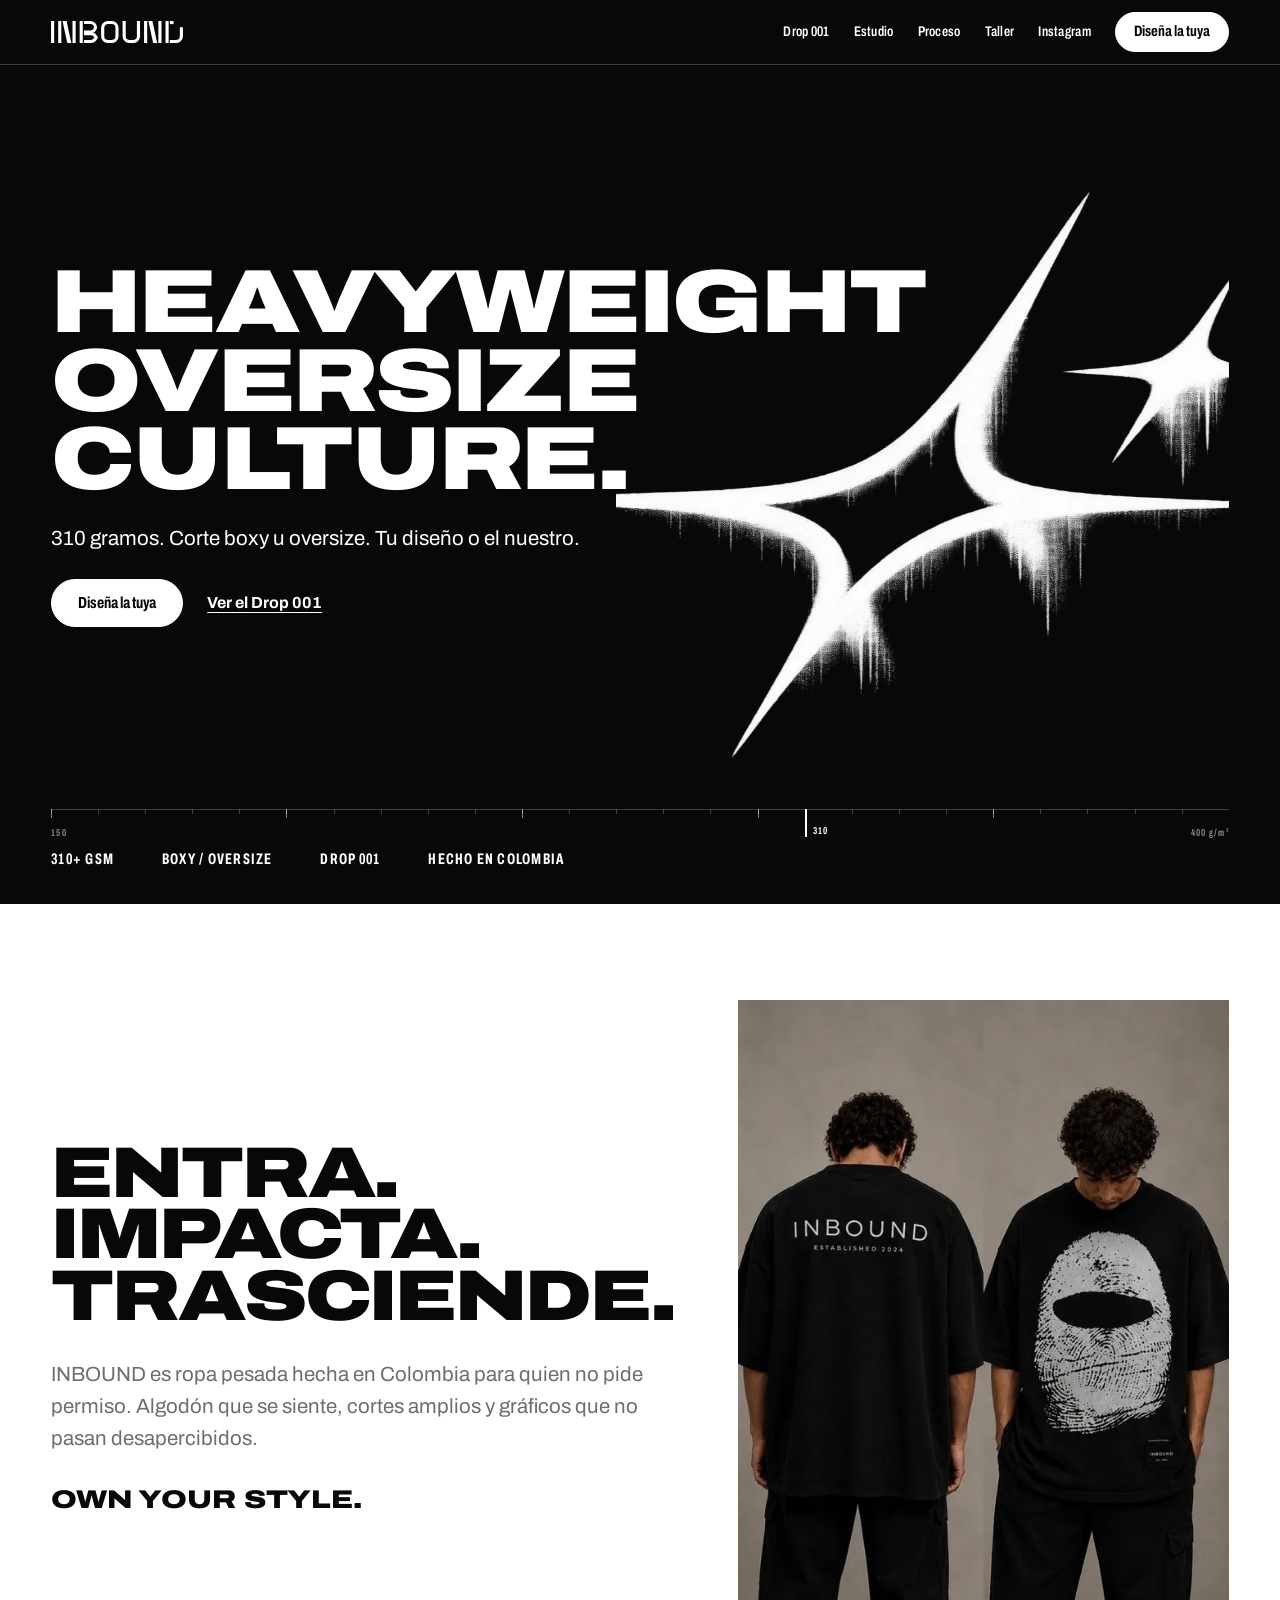
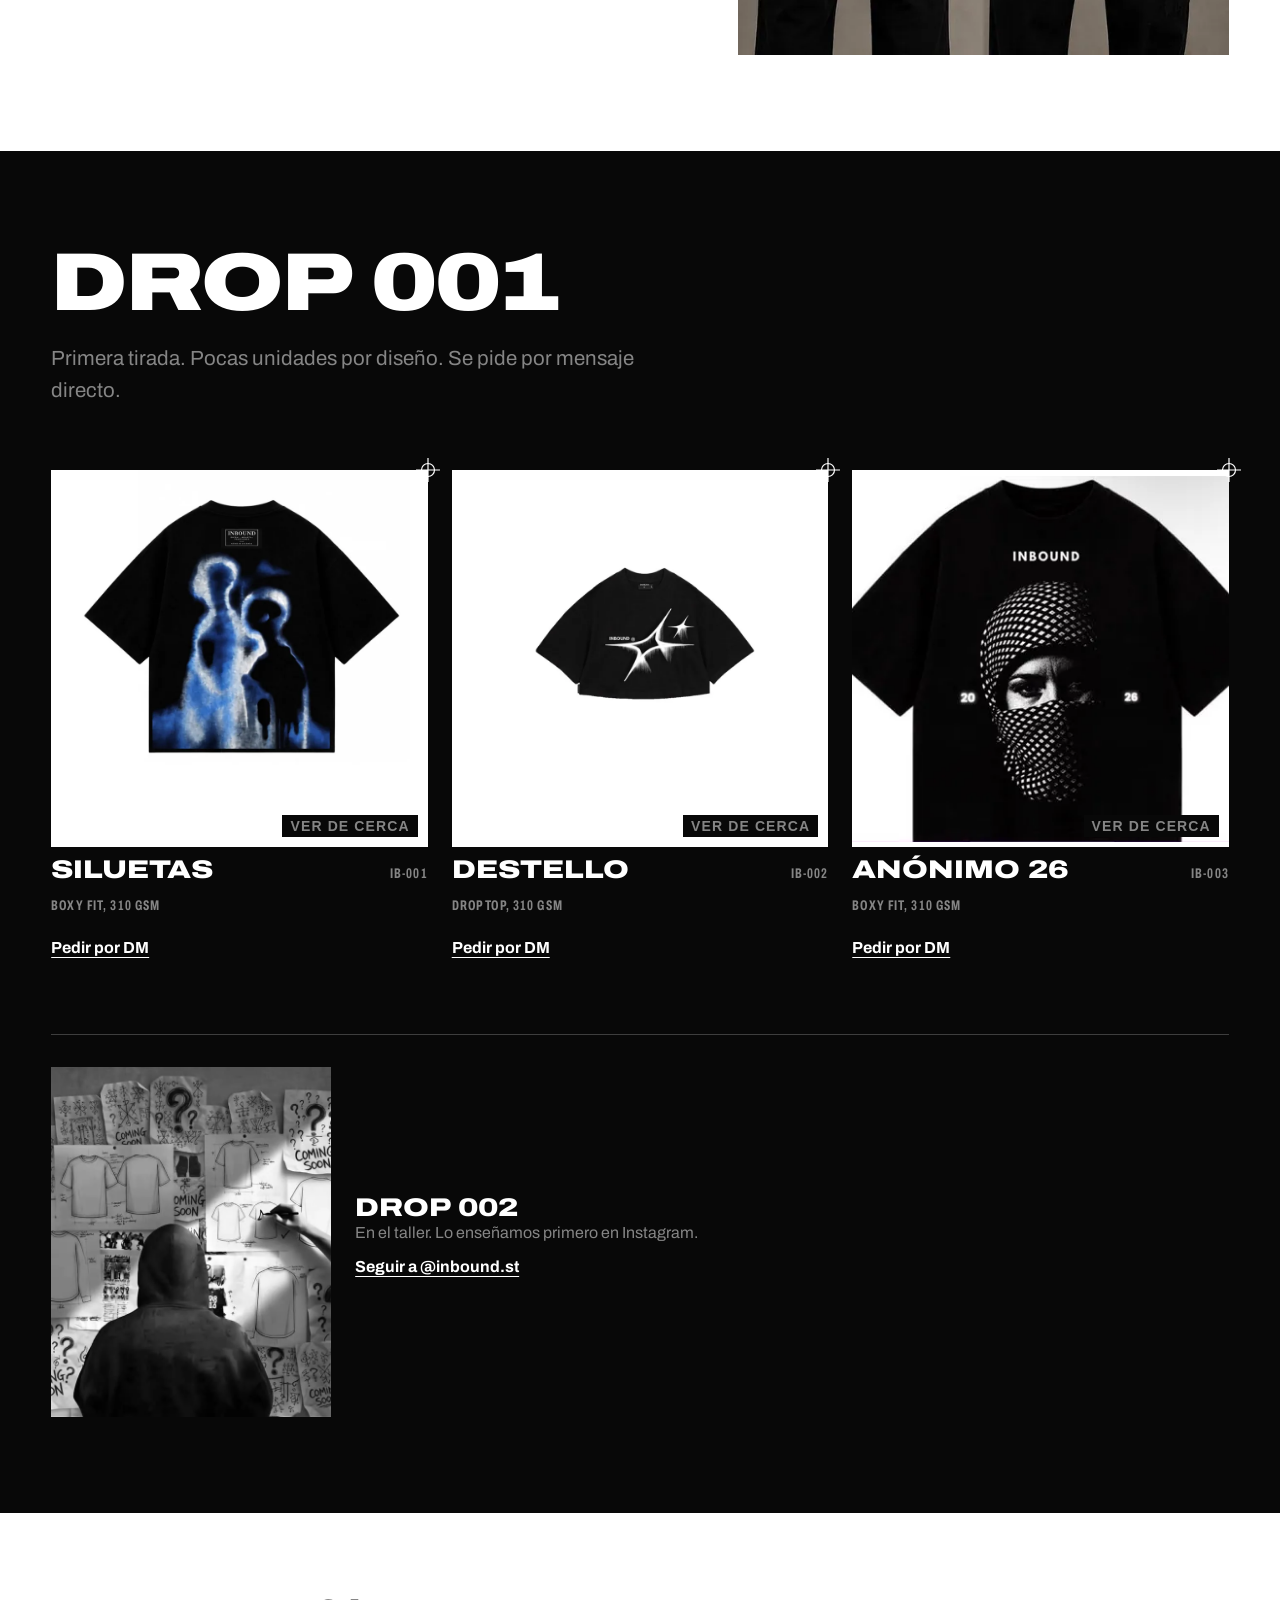
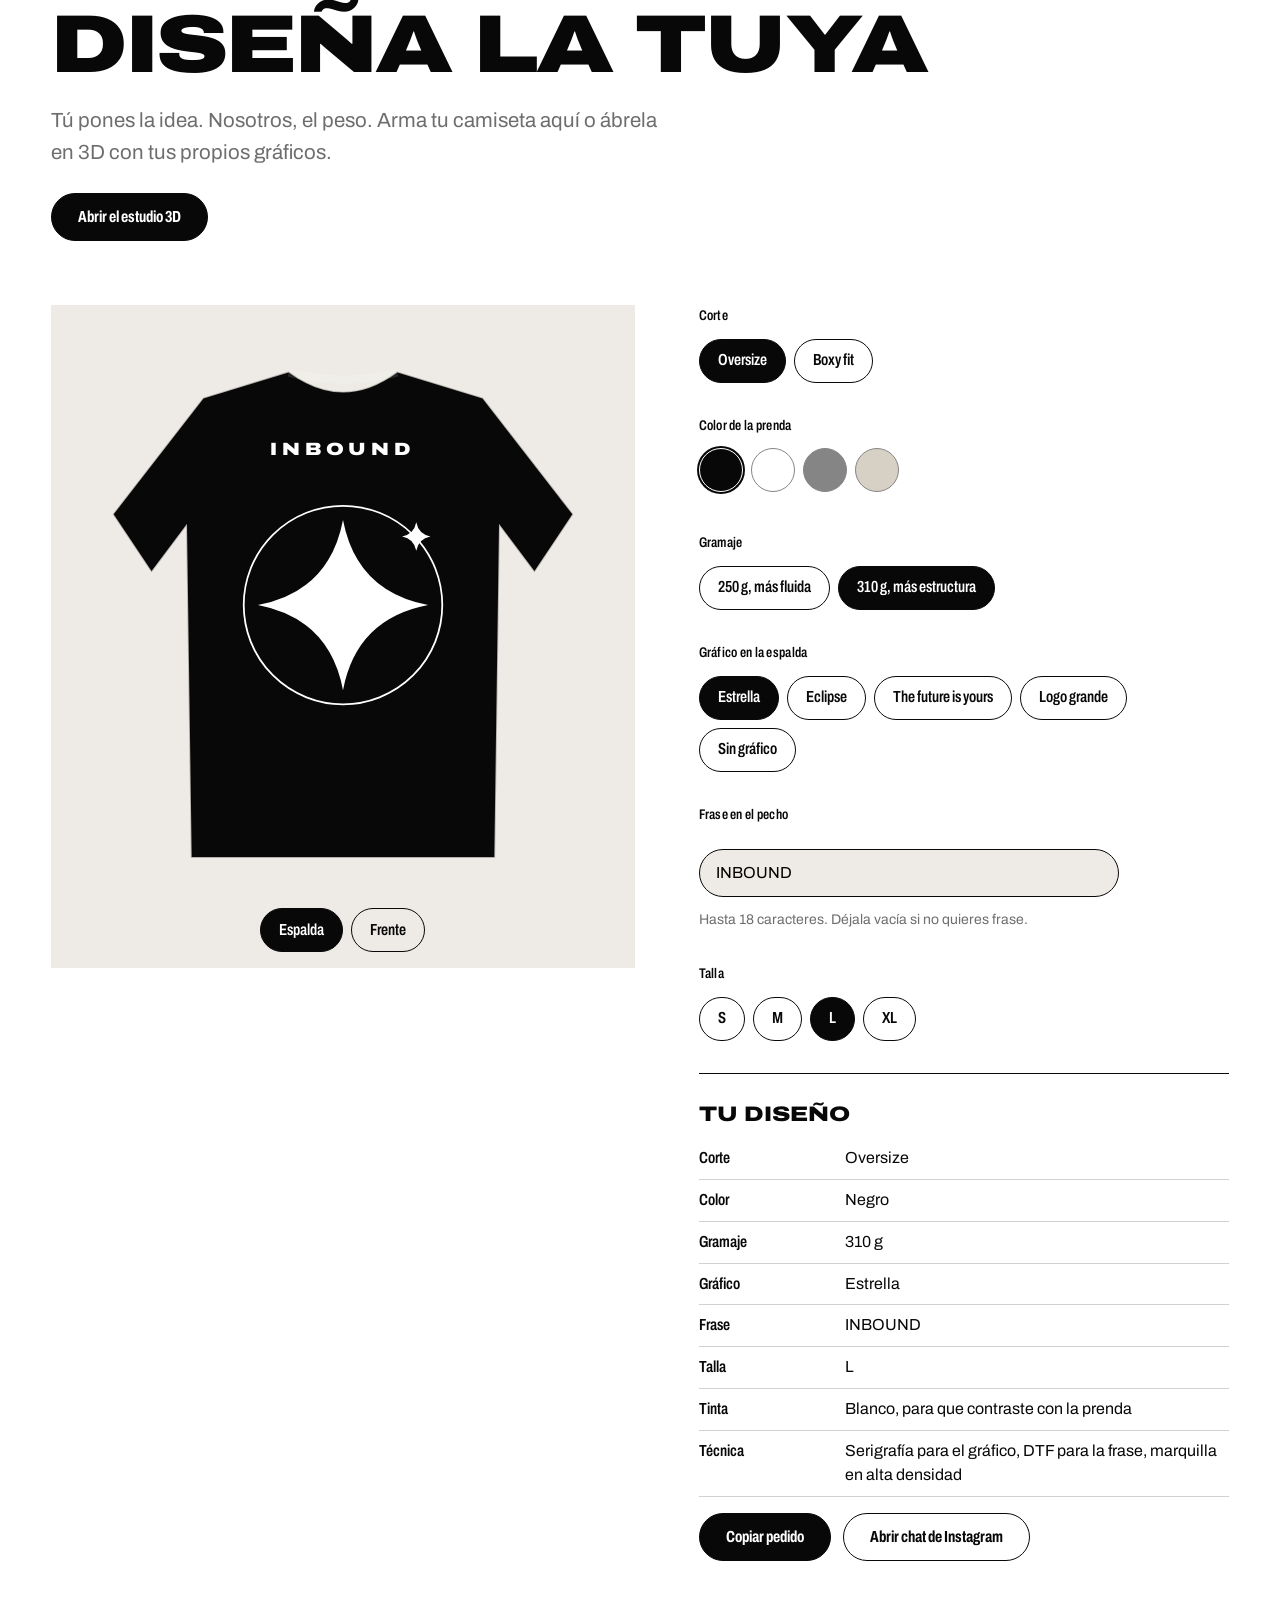
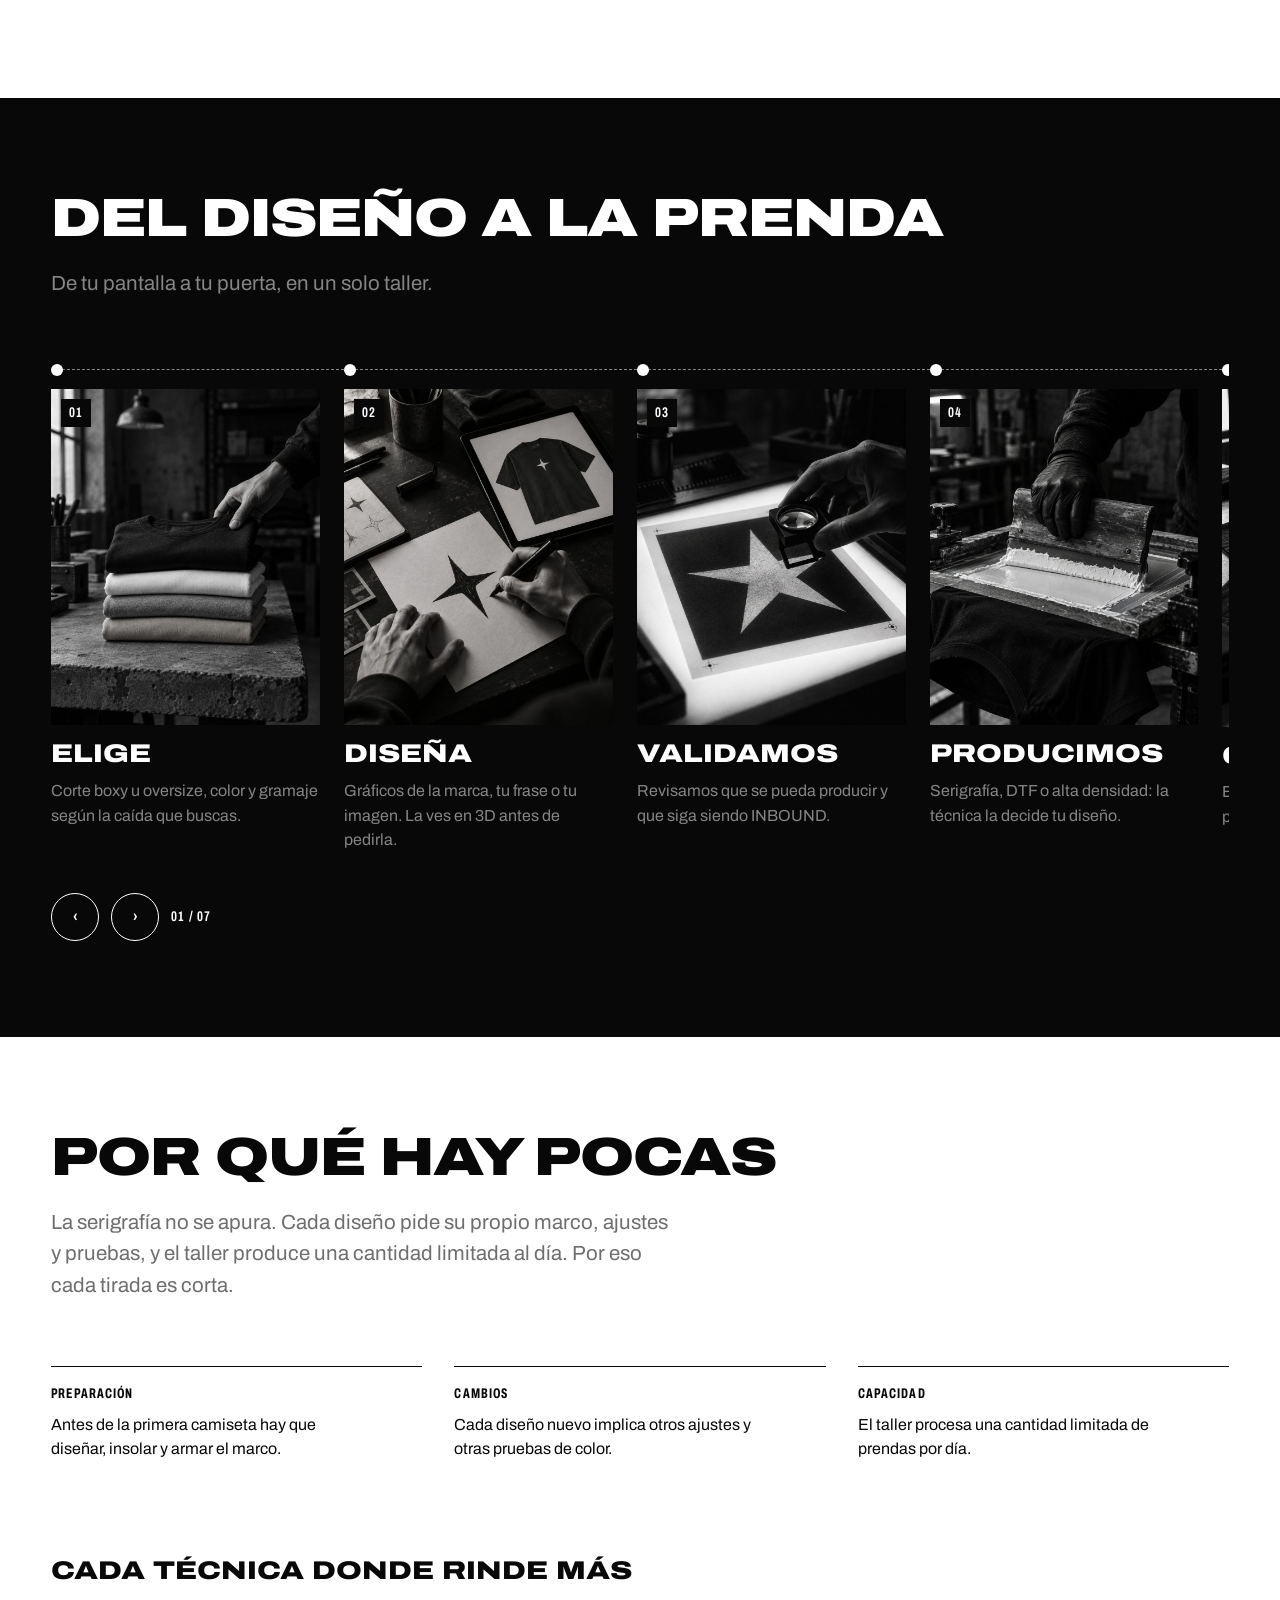
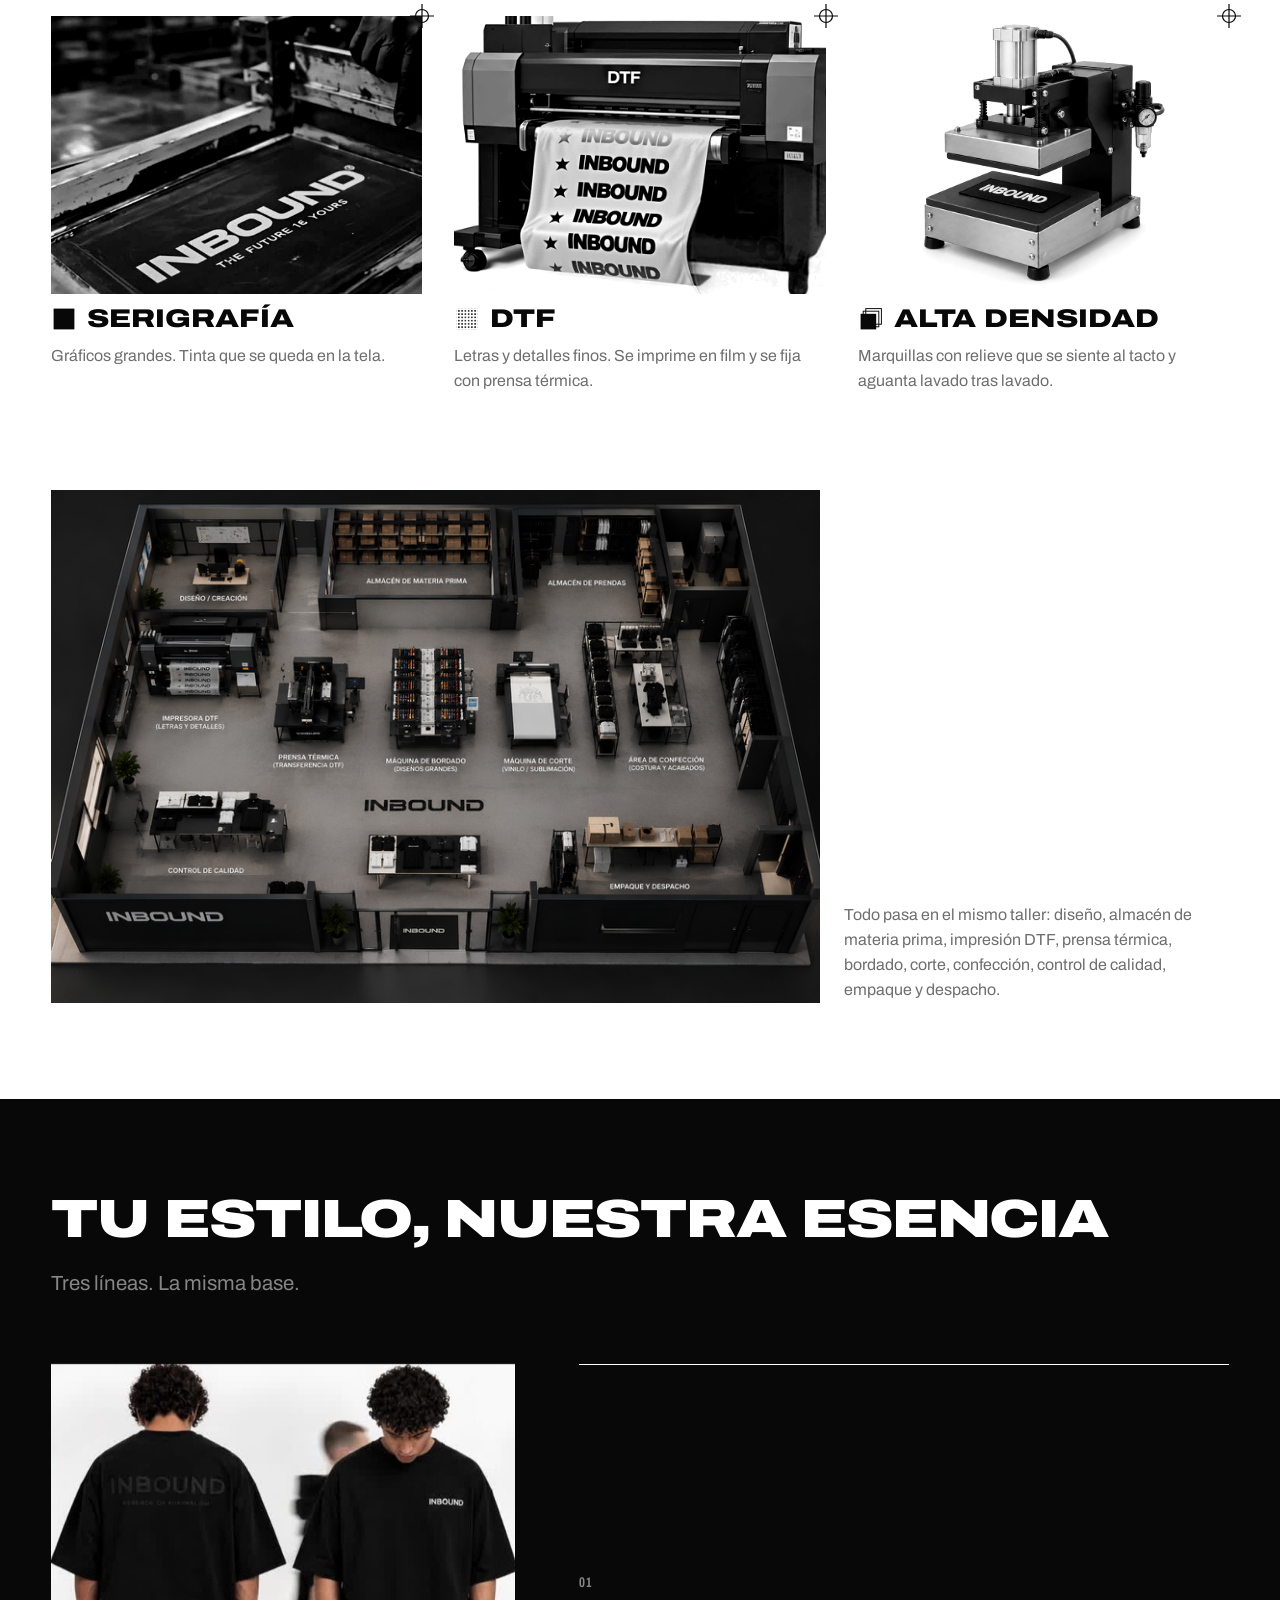
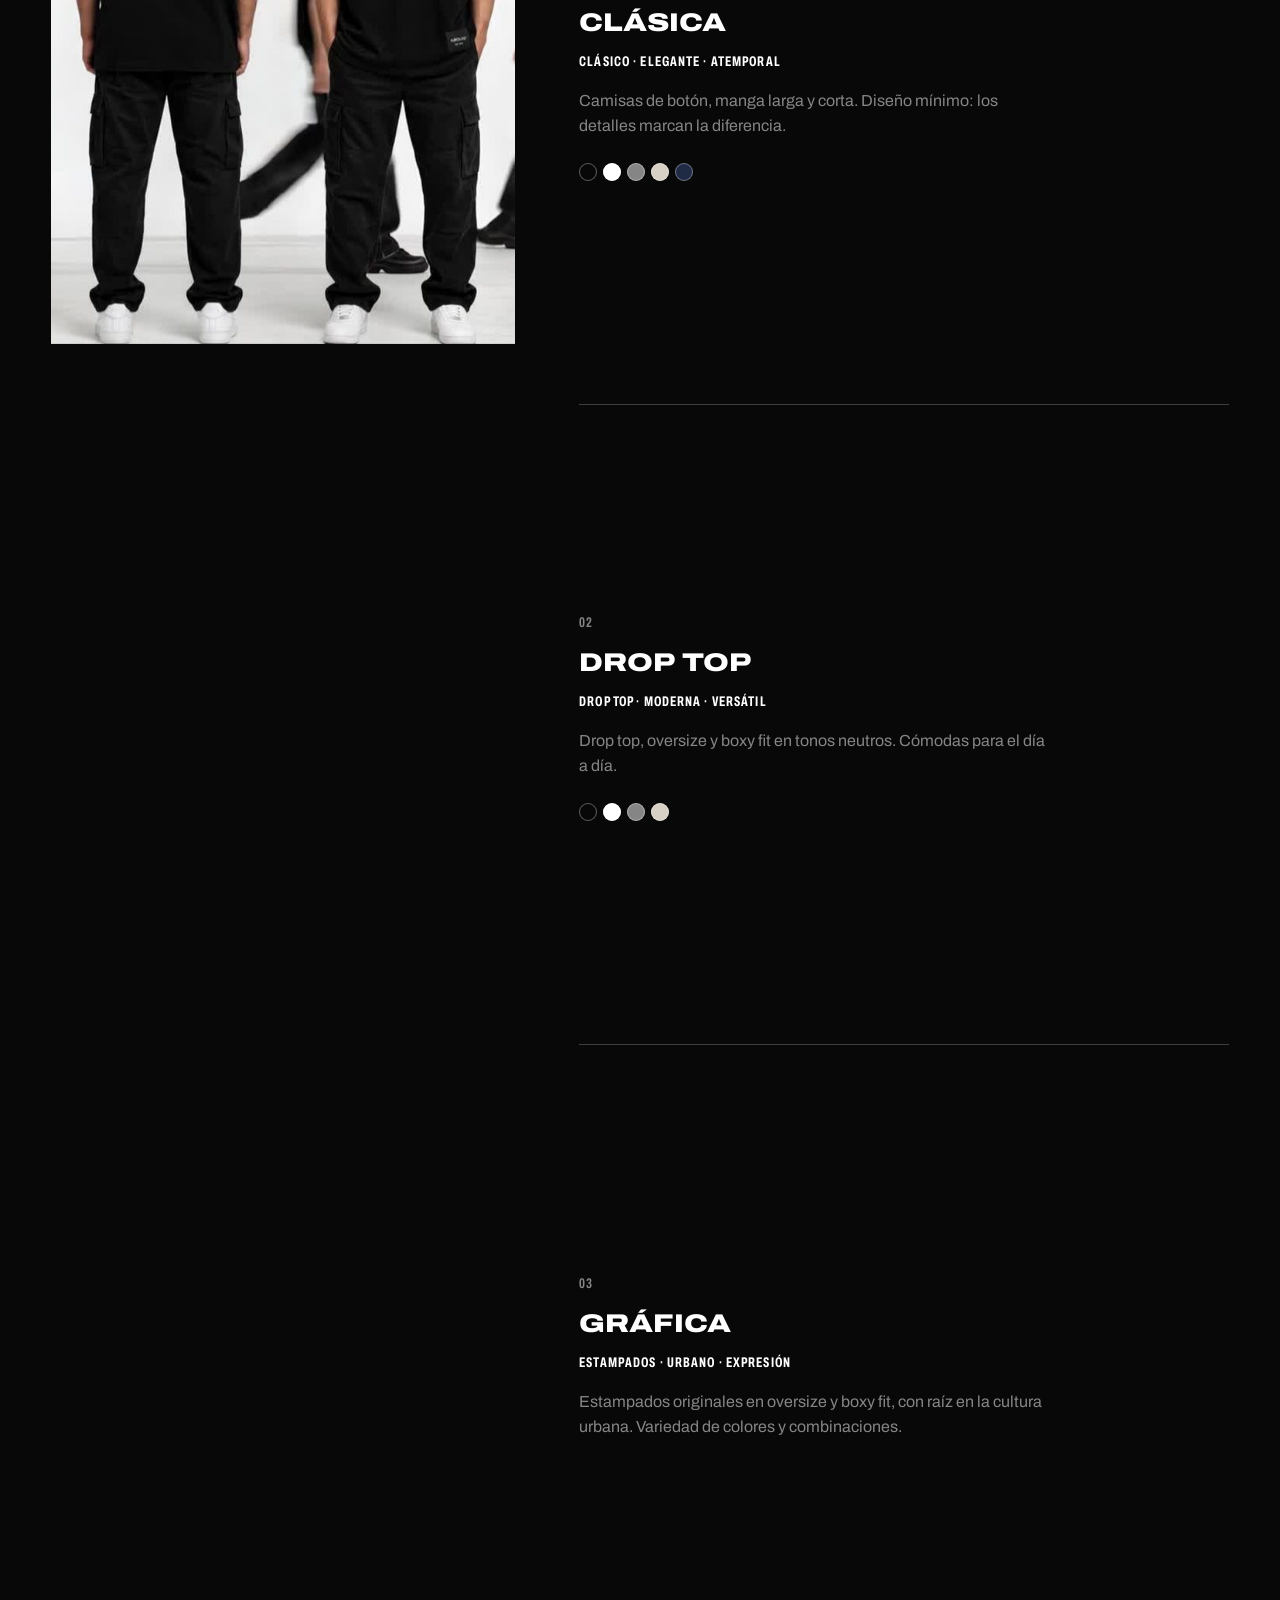
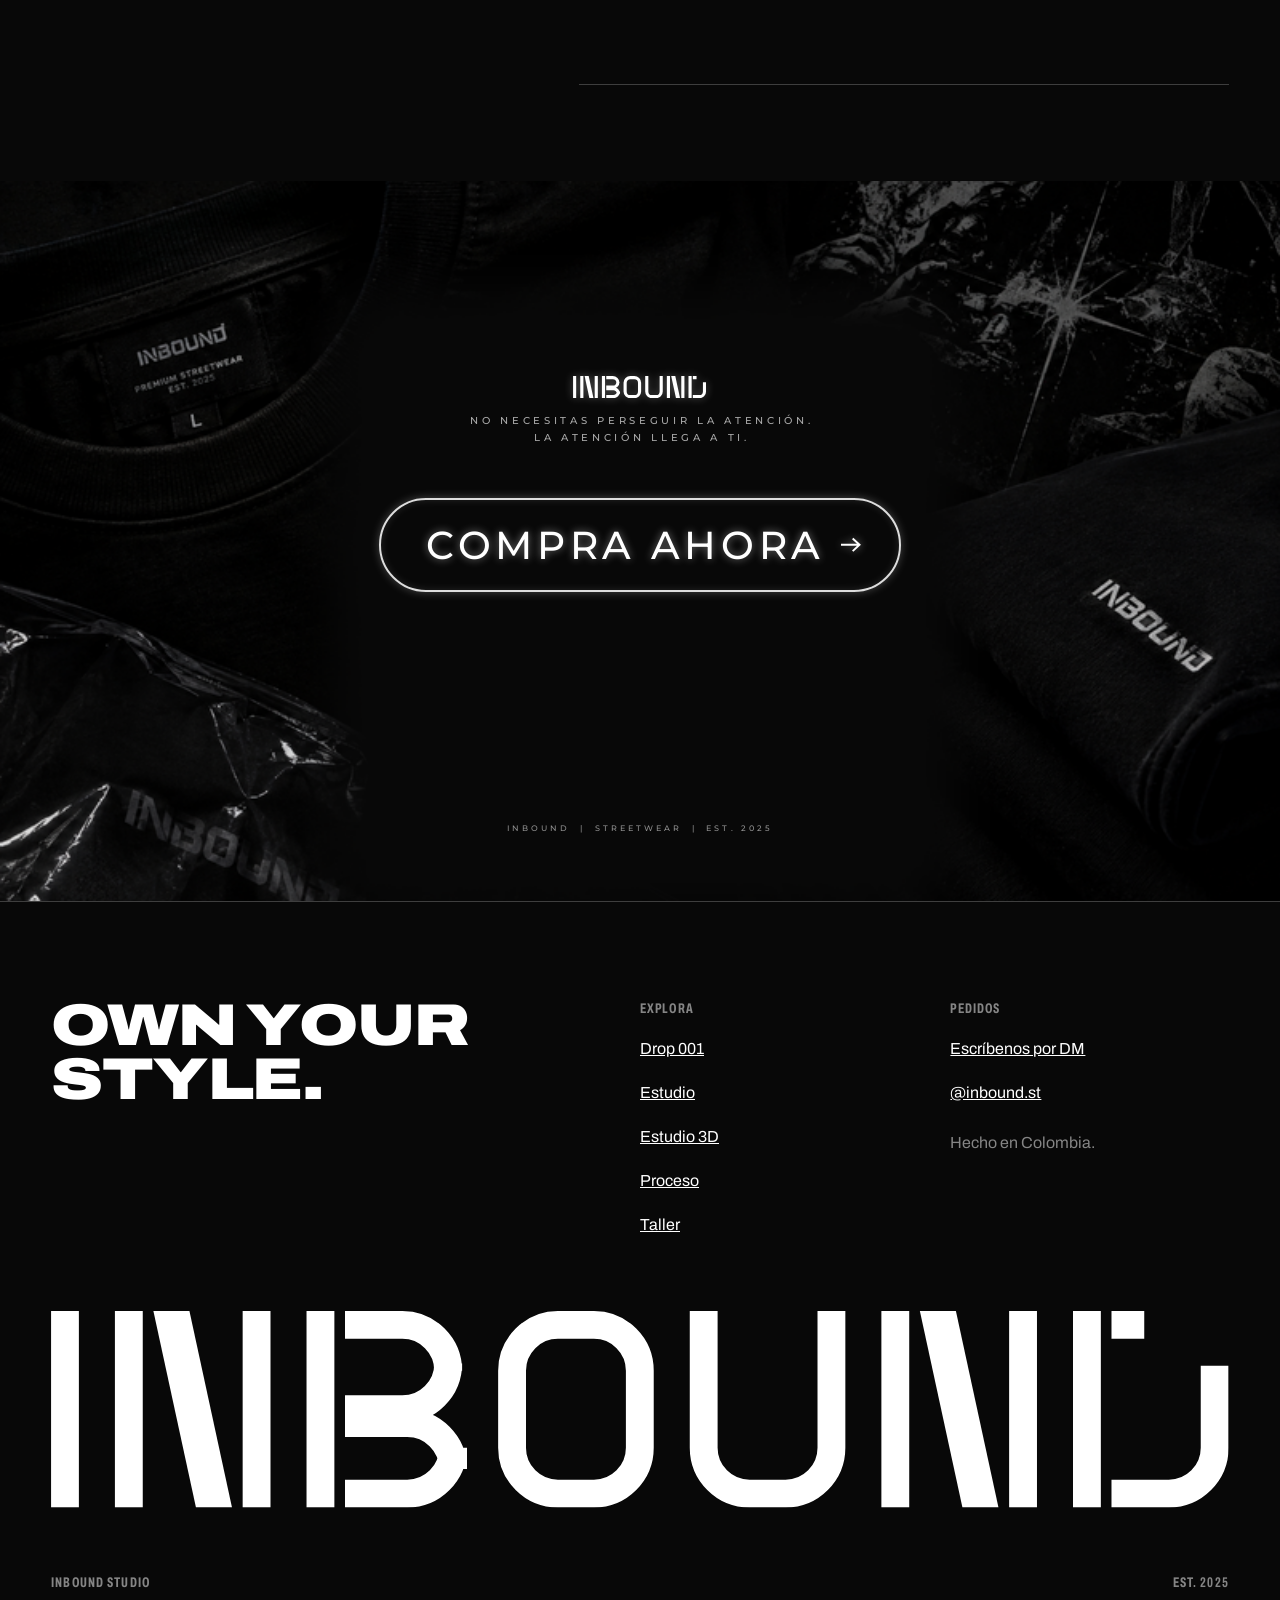
==== commit 93889f53: "Compra ahora al perfil de Instagram; nav sin salto; estudio 3D: giro suave, carga ligera y arrastre " ====
--- a/index.html
+++ b/index.html
@@ -83,13 +83,19 @@
 .nav a{display:inline-flex;align-items:center;min-height:44px;text-decoration:none;white-space:nowrap}
 /* nav en fila (tableta y ordenador): "pasada de racleta" al pasar el ratón o con foco de teclado.
    Una franja de tinta cruza el enlace de izquierda a derecha, el texto se invierte (difference) y al salir sigue hacia la derecha */
+/* Se anima con clip-path (bordes izquierdo y derecho por separado), no con scaleX + cambio de transform-origin:
+   cambiar el origen a mitad de la animación hacía saltar la franja y dejaba un trozo blanco al pasar rápido el cursor.
+   Reposo: plegada a la izquierda. Entra: crece hacia la derecha. Sale (.out): se pliega hacia la derecha.
+   Al terminar de salir, el script la devuelve sin animar a la izquierda (invisible en ambos extremos) */
 @media (min-width:768px){
   .nav a{position:relative}
-  .nav a::after{content:"";position:absolute;inset:9px -8px;background:var(--white);mix-blend-mode:difference;transform:scaleX(0);transform-origin:right;transition:transform .18s cubic-bezier(.23,1,.32,1);pointer-events:none}
-  .nav a:focus-visible::after{transform:scaleX(1);transform-origin:left;transition-duration:.22s}
+  .nav a::after{content:"";position:absolute;inset:9px -8px;background:var(--white);mix-blend-mode:difference;clip-path:inset(0 100% 0 0);transition:clip-path .22s cubic-bezier(.23,1,.32,1);pointer-events:none}
+  .nav a.out::after{clip-path:inset(0 0 0 100%);transition-duration:.18s}
+  .nav a.reset::after{transition:none}
+  .nav a:focus-visible::after{clip-path:inset(0)}
 }
 @media (min-width:768px) and (hover:hover) and (pointer:fine){
-  .nav a:hover::after{transform:scaleX(1);transform-origin:left;transition-duration:.22s}
+  .nav a:hover::after{clip-path:inset(0)}
 }
 .header-cta{min-height:40px;padding:0 18px;font-size:15px}
 .menu-btn{display:none}
@@ -371,7 +377,7 @@
 /* menos movimiento: se quita el desplazamiento; los cambios de color y opacidad se mantienen */
 @media (prefers-reduced-motion:reduce){
   html{scroll-behavior:auto}
-  .site-header,.nav a::after{transition:none}
+  .site-header,.nav a::after{transition:none!important}
 }
 </style>
 </head>
@@ -657,7 +663,7 @@
     <div class="closing-inner">
       <svg class="logo-mark" viewBox="0 0 143.8 24" role="img" aria-label="INBOUND"><use href="#logo-inbound"/></svg>
       <p class="closing-tag"><span>No necesitas perseguir la atención.</span> <span>La atención llega a ti.</span></p>
-      <a class="cta-glow" href="https://ig.me/m/inbound.st" target="_blank" rel="noopener">Compra ahora <svg class="cta-arrow" viewBox="0 0 22 16" aria-hidden="true"><path d="M1 8H20M13 1.5L20 8L13 14.5" fill="none" stroke="currentColor" stroke-width="2"/></svg></a>
+      <a class="cta-glow" href="https://www.instagram.com/inbound.st/" target="_blank" rel="noopener">Compra ahora <svg class="cta-arrow" viewBox="0 0 22 16" aria-hidden="true"><path d="M1 8H20M13 1.5L20 8L13 14.5" fill="none" stroke="currentColor" stroke-width="2"/></svg></a>
     </div>
     <p class="closing-meta">Inbound<span aria-hidden="true">|</span>Streetwear<span aria-hidden="true">|</span>Est. 2025</p>
   </section>
@@ -868,6 +874,20 @@
     lastY = y;
   }, { passive: true });
   header.addEventListener("focusin", () => header.classList.remove("hide"));
+
+  // Tinta de la nav: sale hacia la derecha y, ya invisible, vuelve sin animar a la izquierda para la próxima entrada.
+  // Si el cursor vuelve a mitad de la salida, :hover gana y la franja crece desde donde esté (sin saltos)
+  header.querySelectorAll(".nav a").forEach(a => {
+    const out = () => a.classList.add("out");
+    a.addEventListener("pointerleave", out);
+    a.addEventListener("blur", out);
+    a.addEventListener("transitionend", () => {
+      if (!a.classList.contains("out") || a.matches(":hover, :focus-visible")) return;
+      a.classList.add("reset"); a.classList.remove("out");
+      void a.offsetWidth;   // aplica el salto sin transición antes de reactivarla
+      a.classList.remove("reset");
+    });
+  });
 
   // Perfil ligero: una sola capa de parallax en equipos modestos o con ahorro de datos
   if (navigator.deviceMemory <= 4 || navigator.hardwareConcurrency <= 4 || navigator.connection?.saveData) document.documentElement.classList.add("lite");
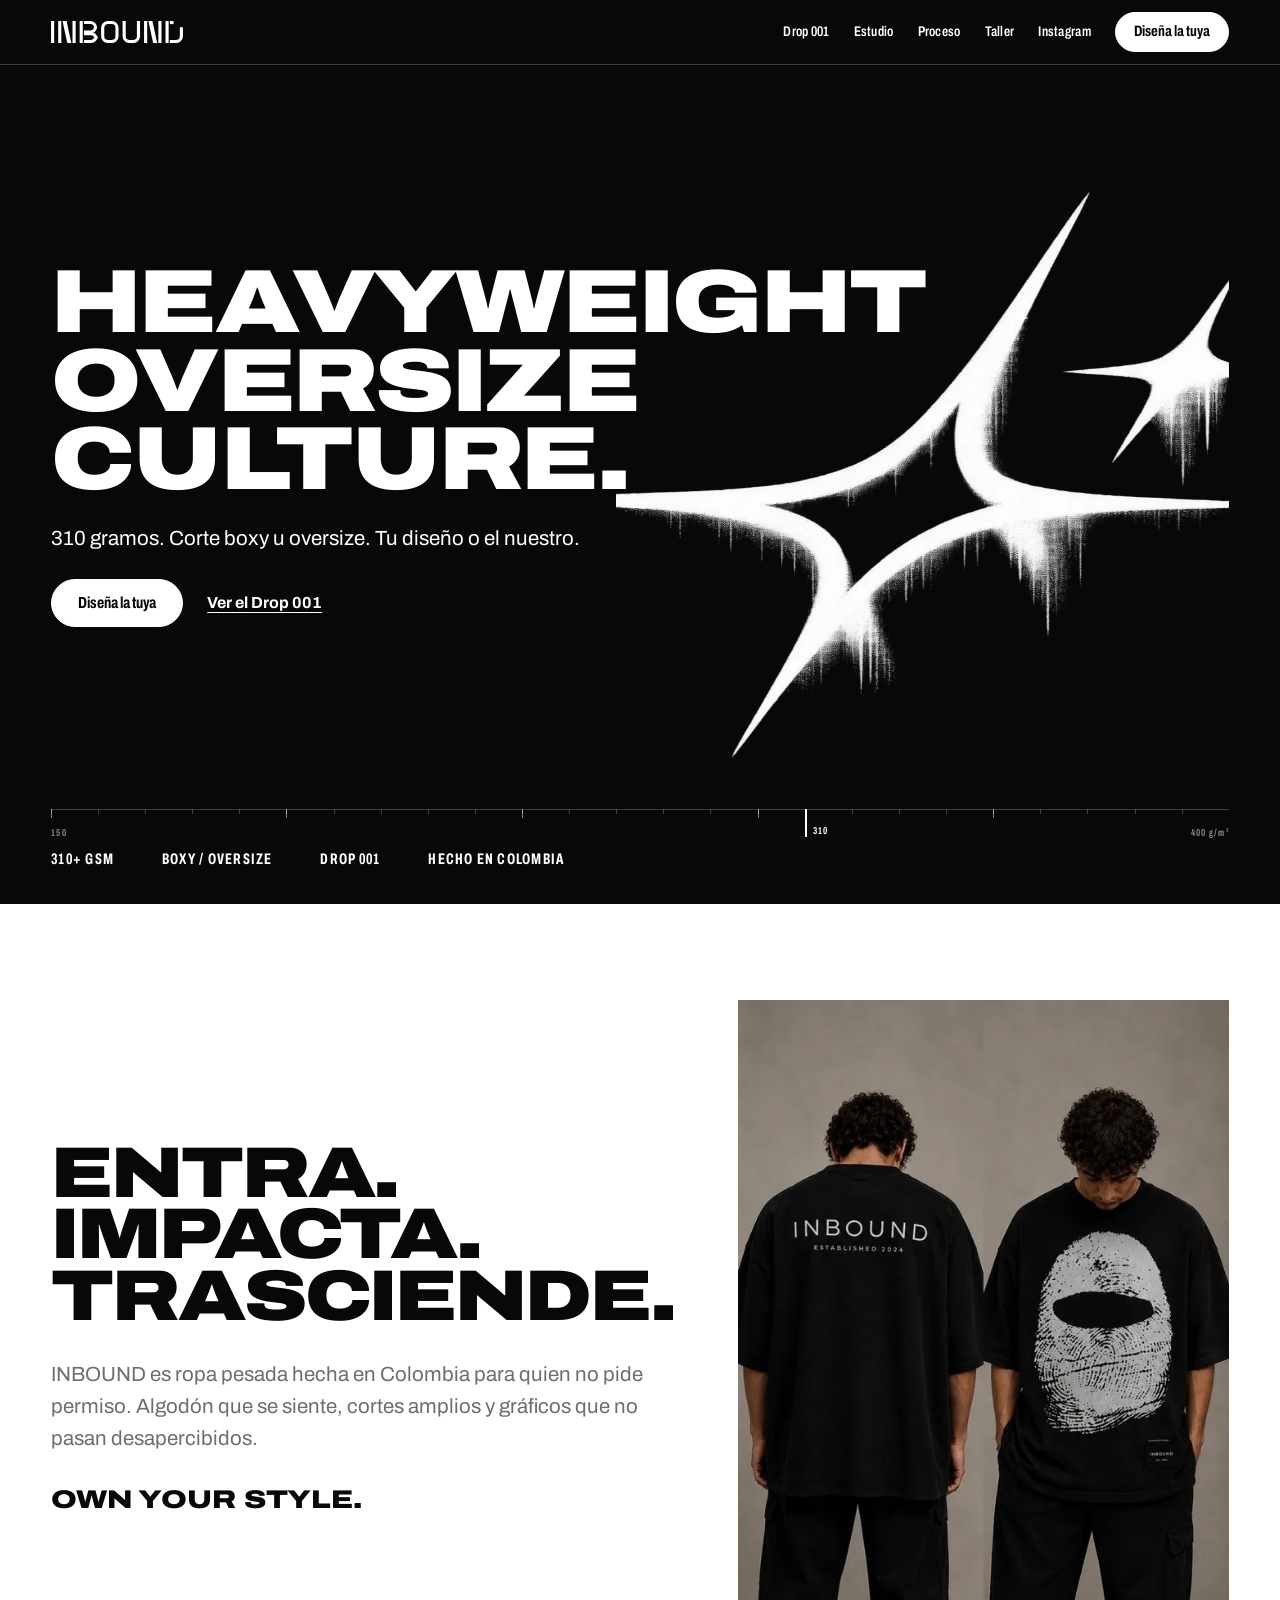
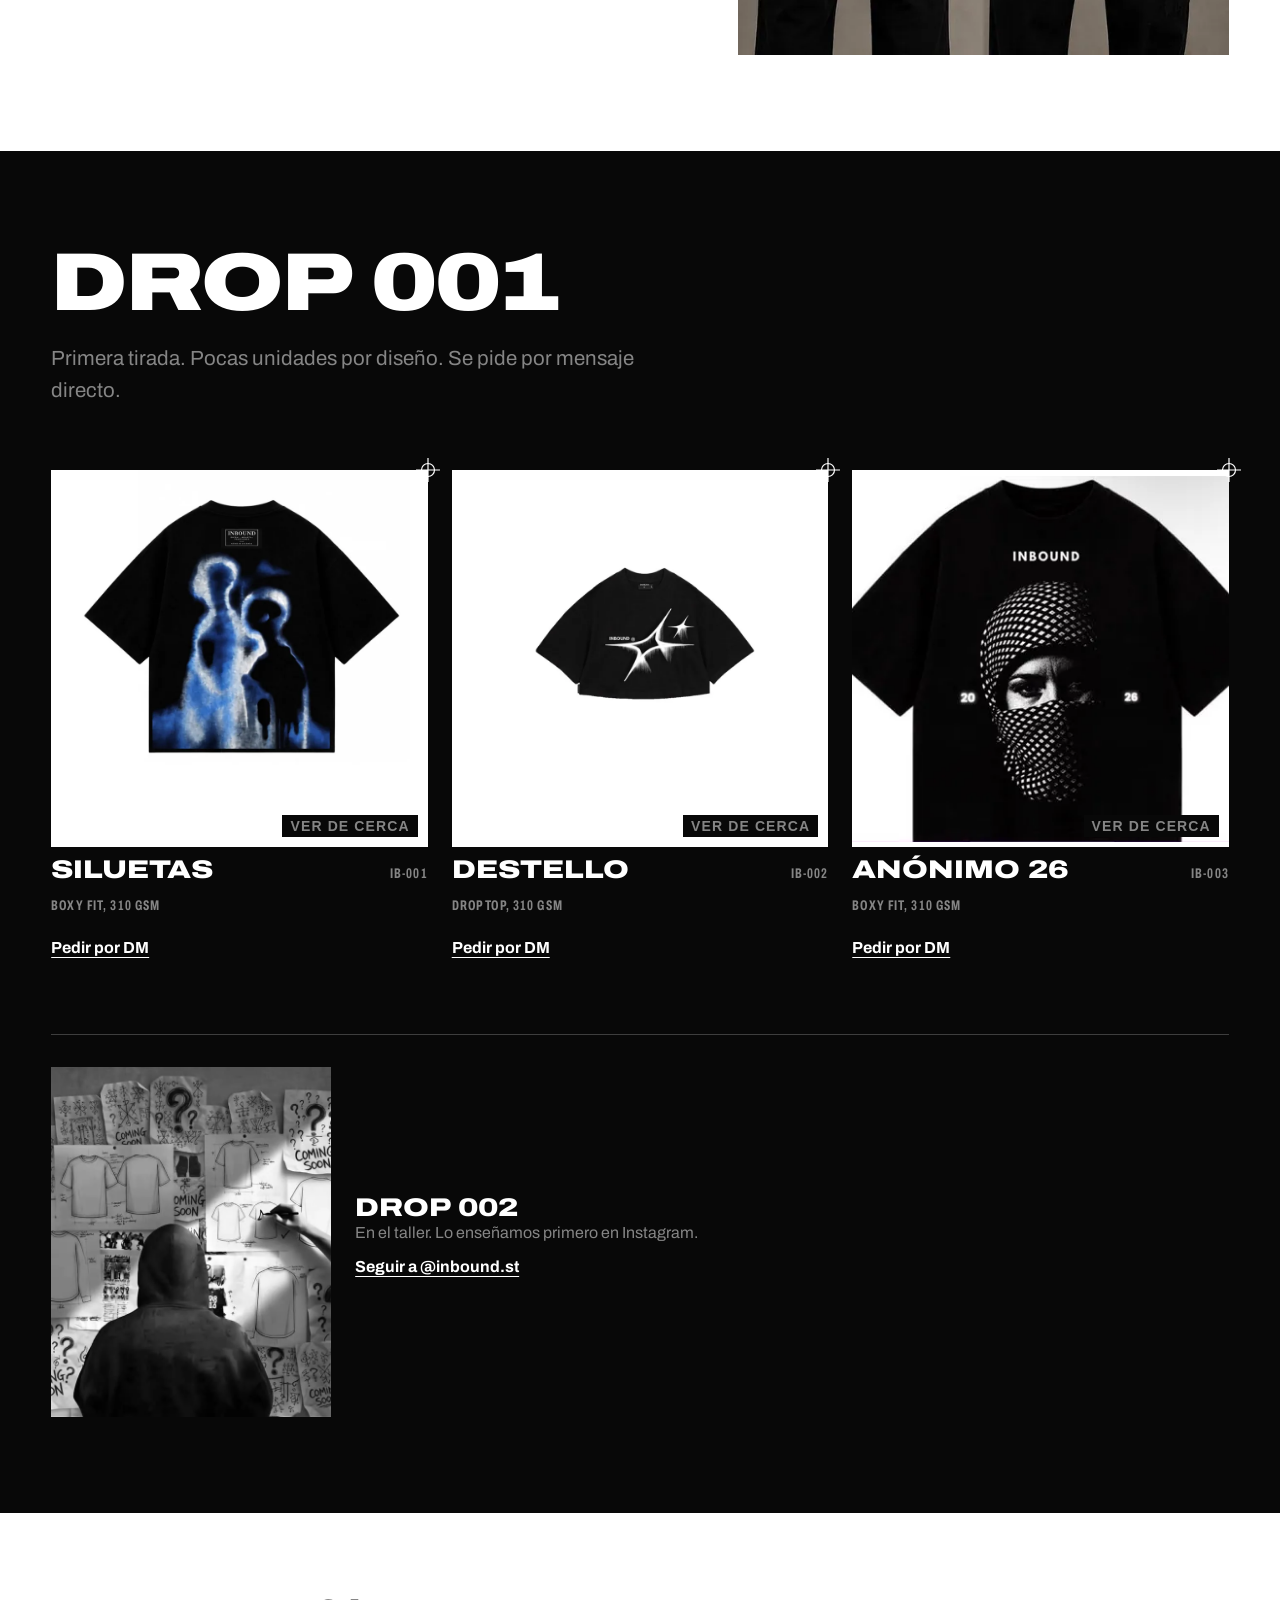
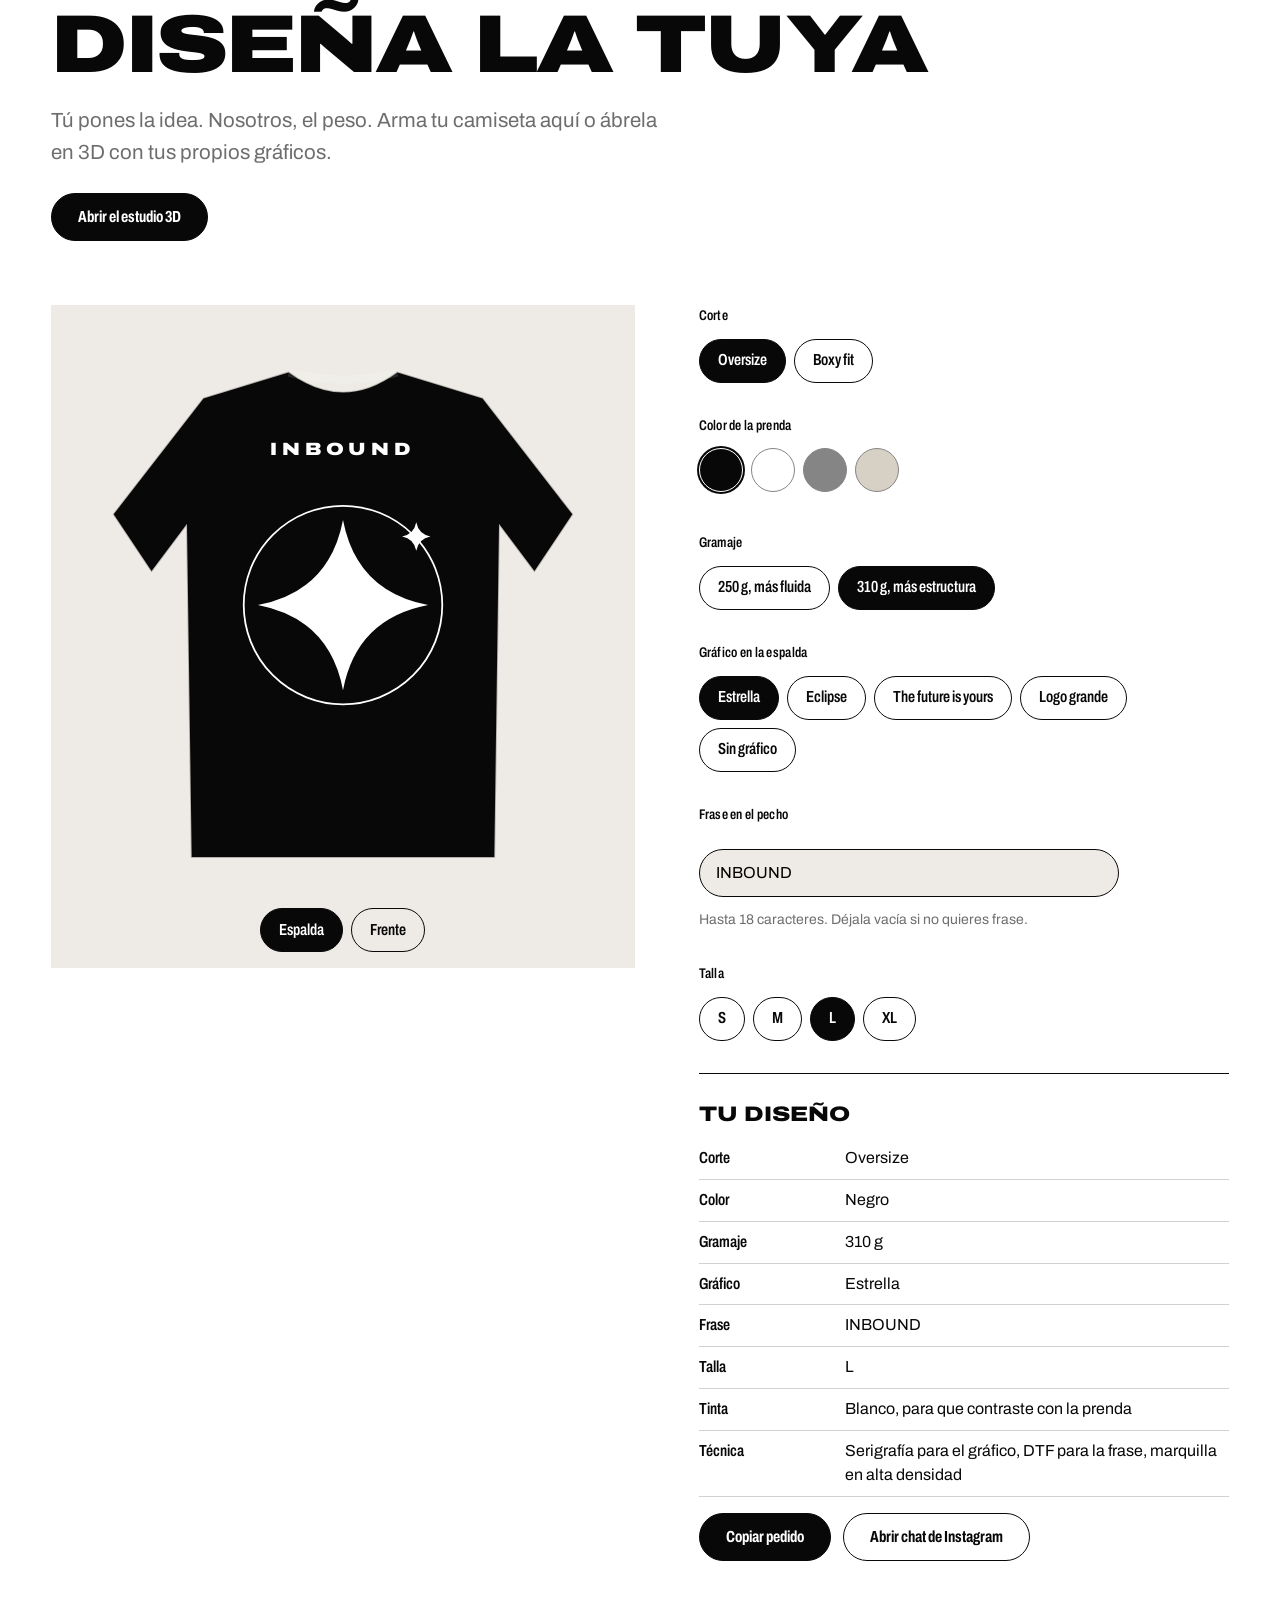
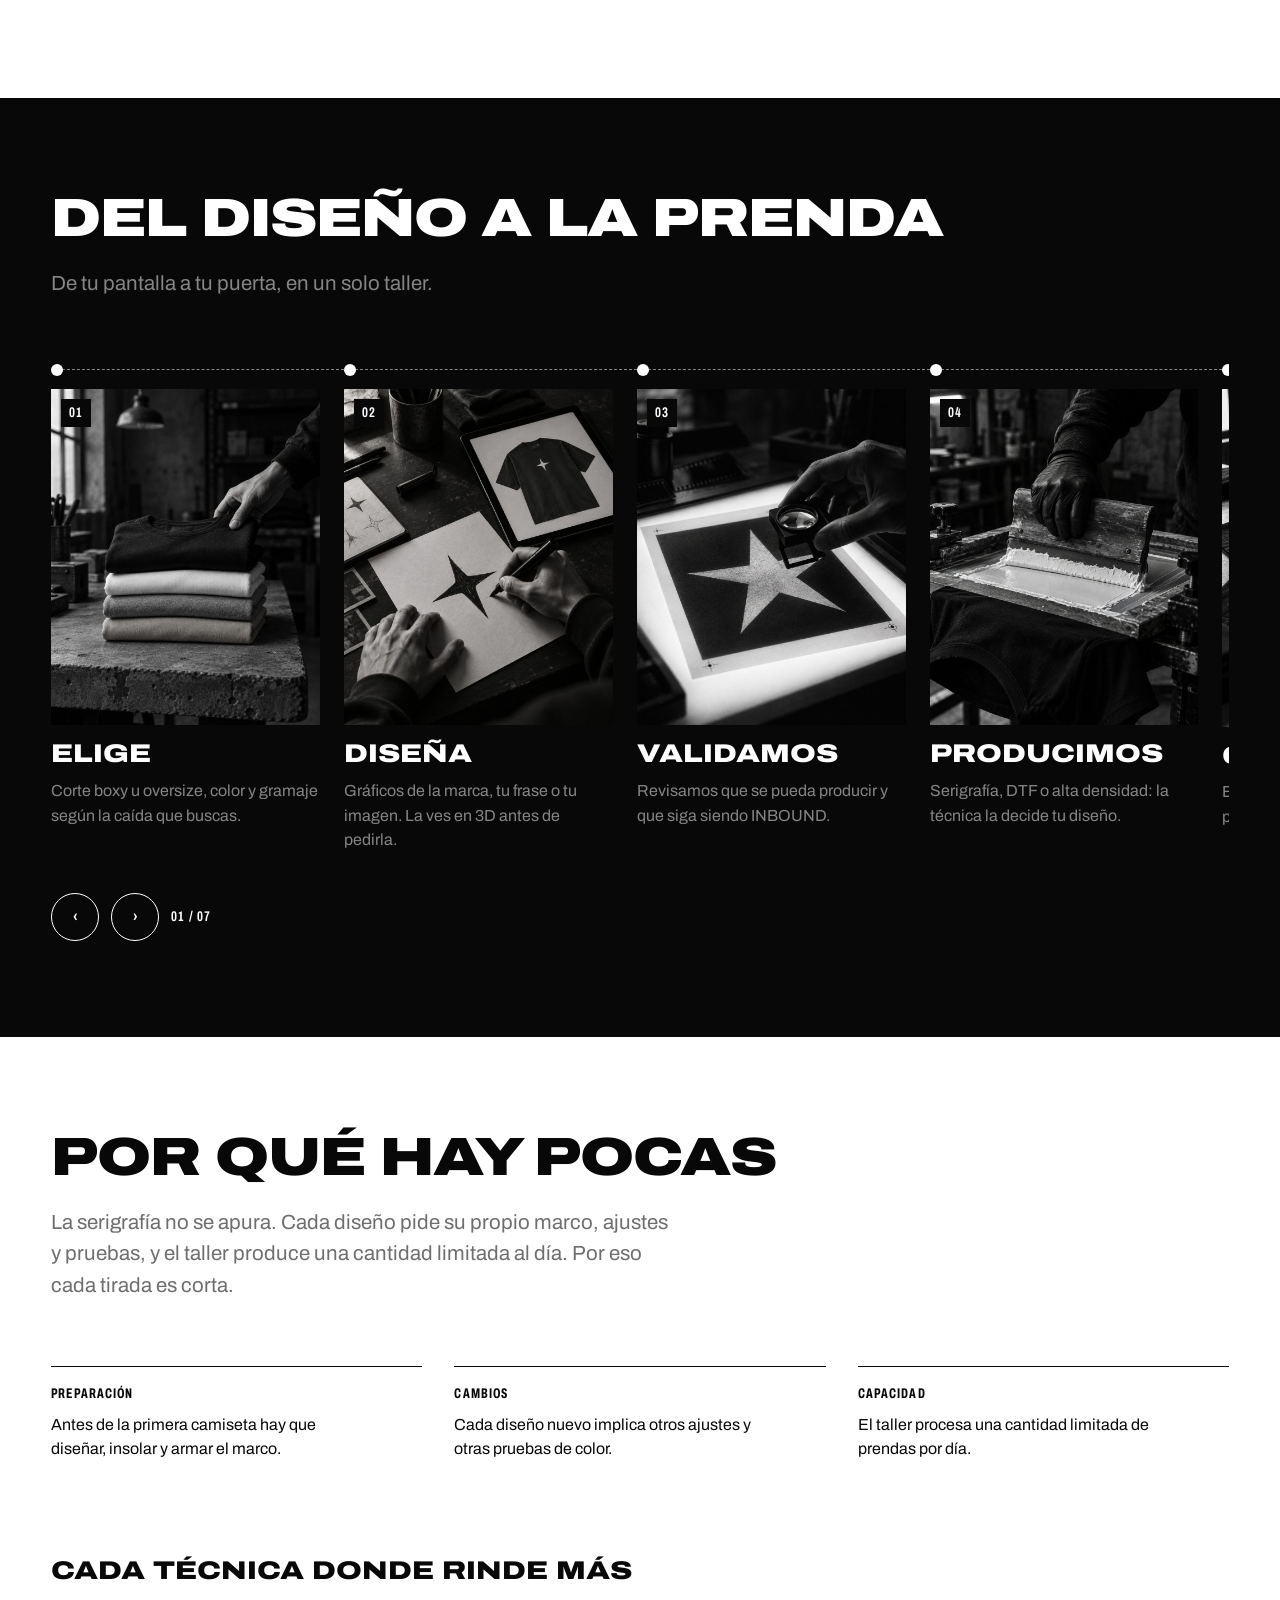
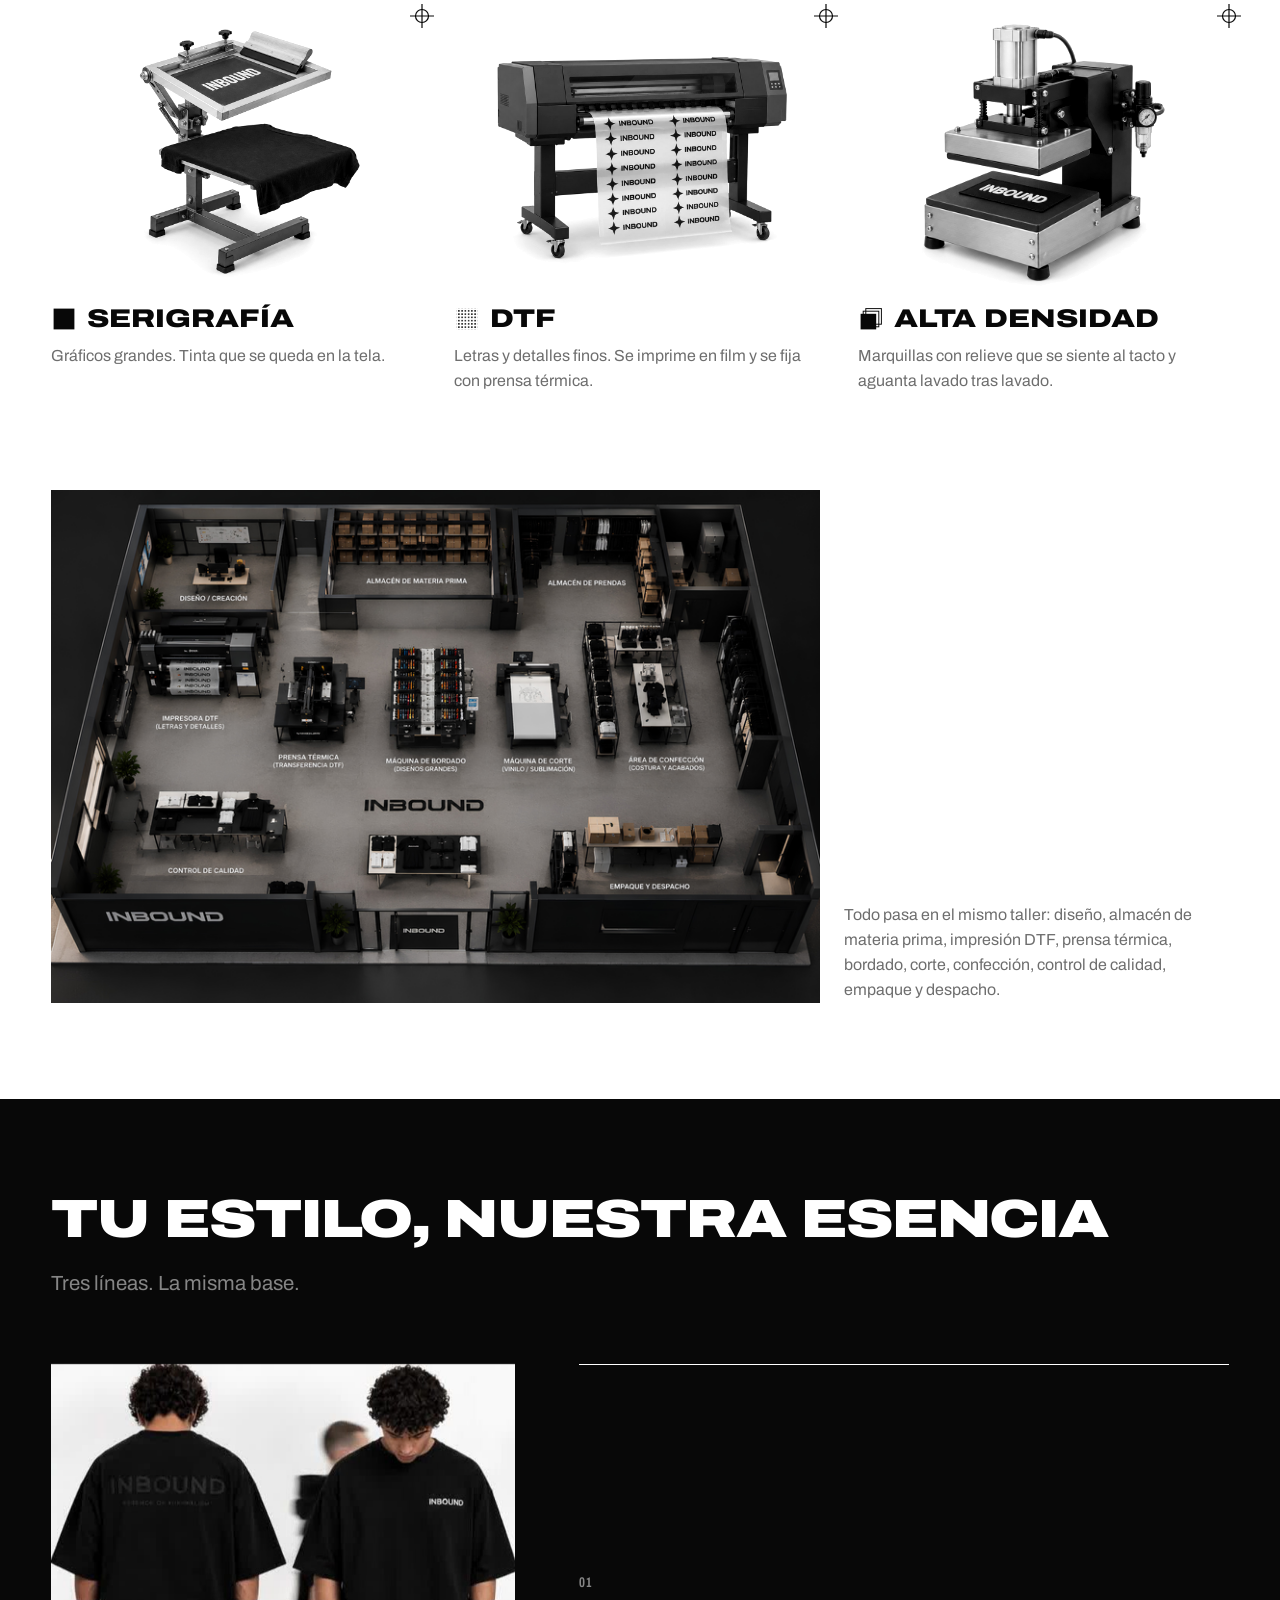
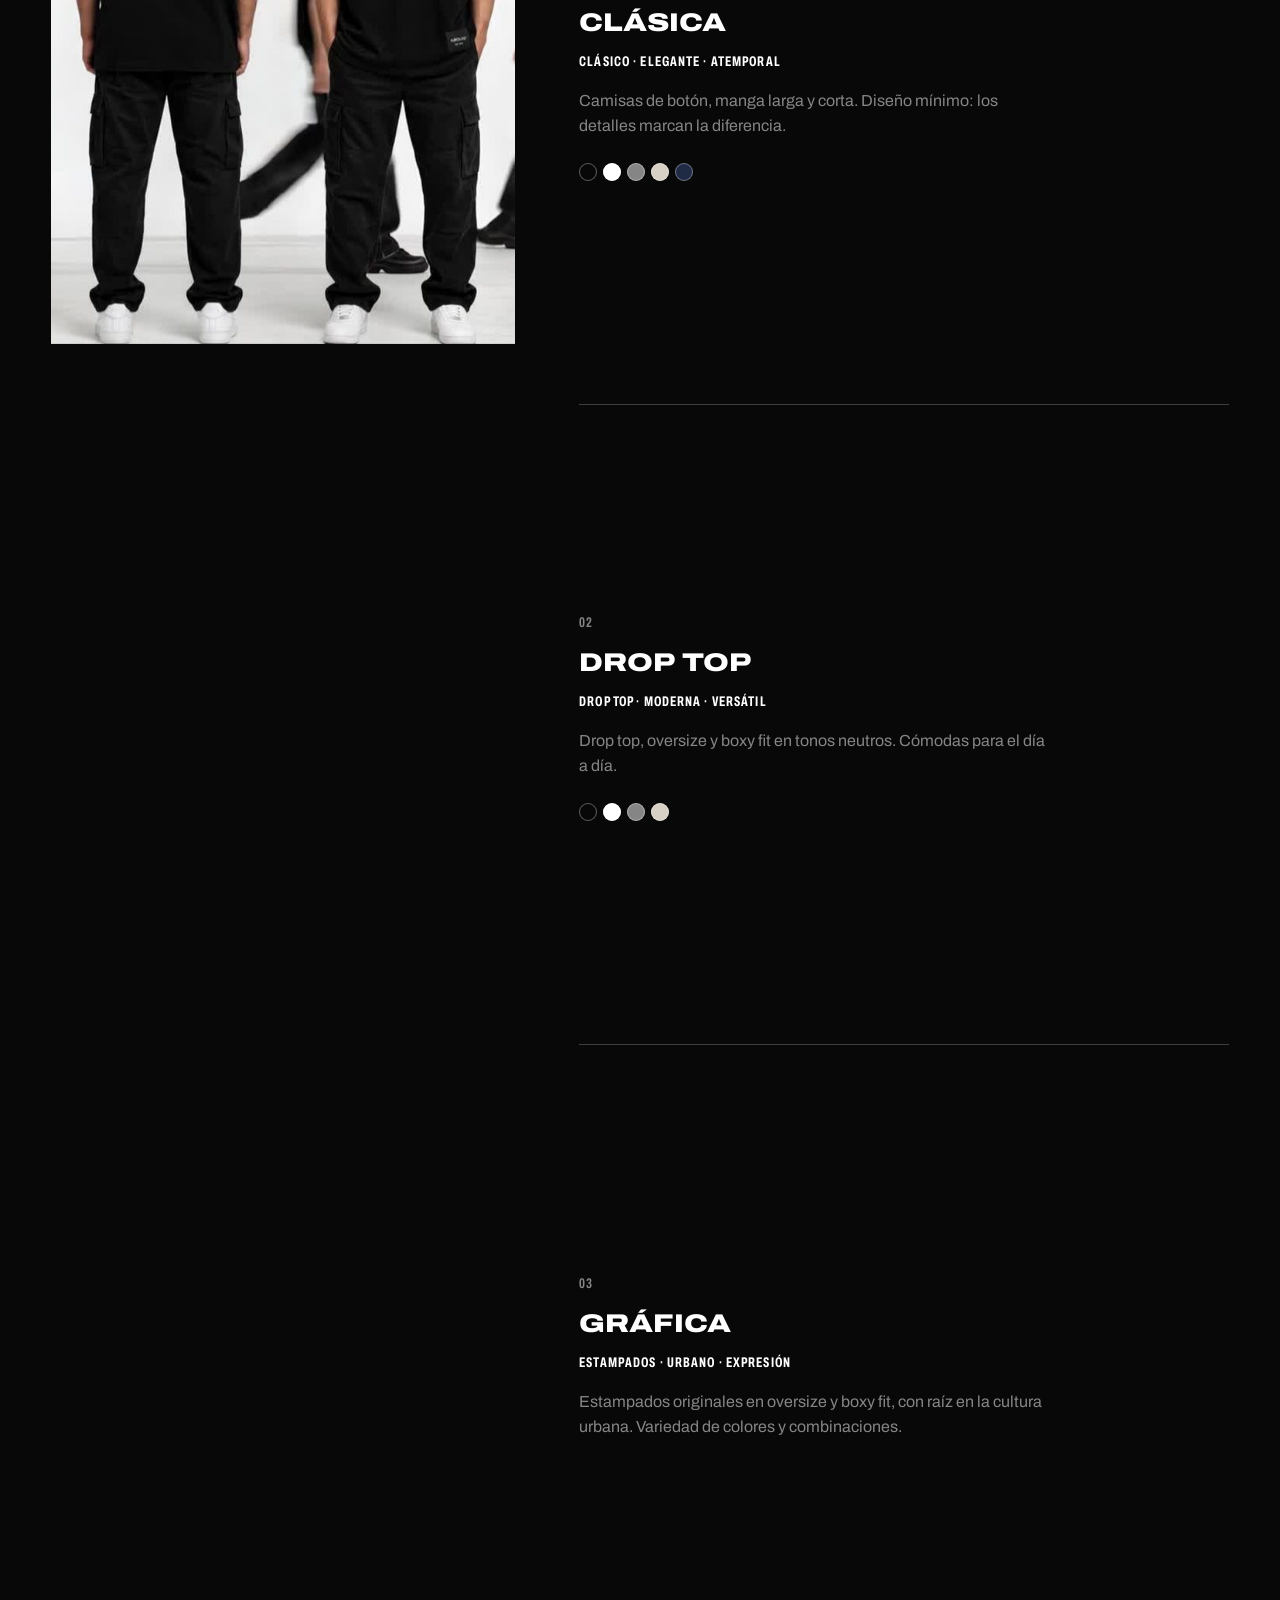
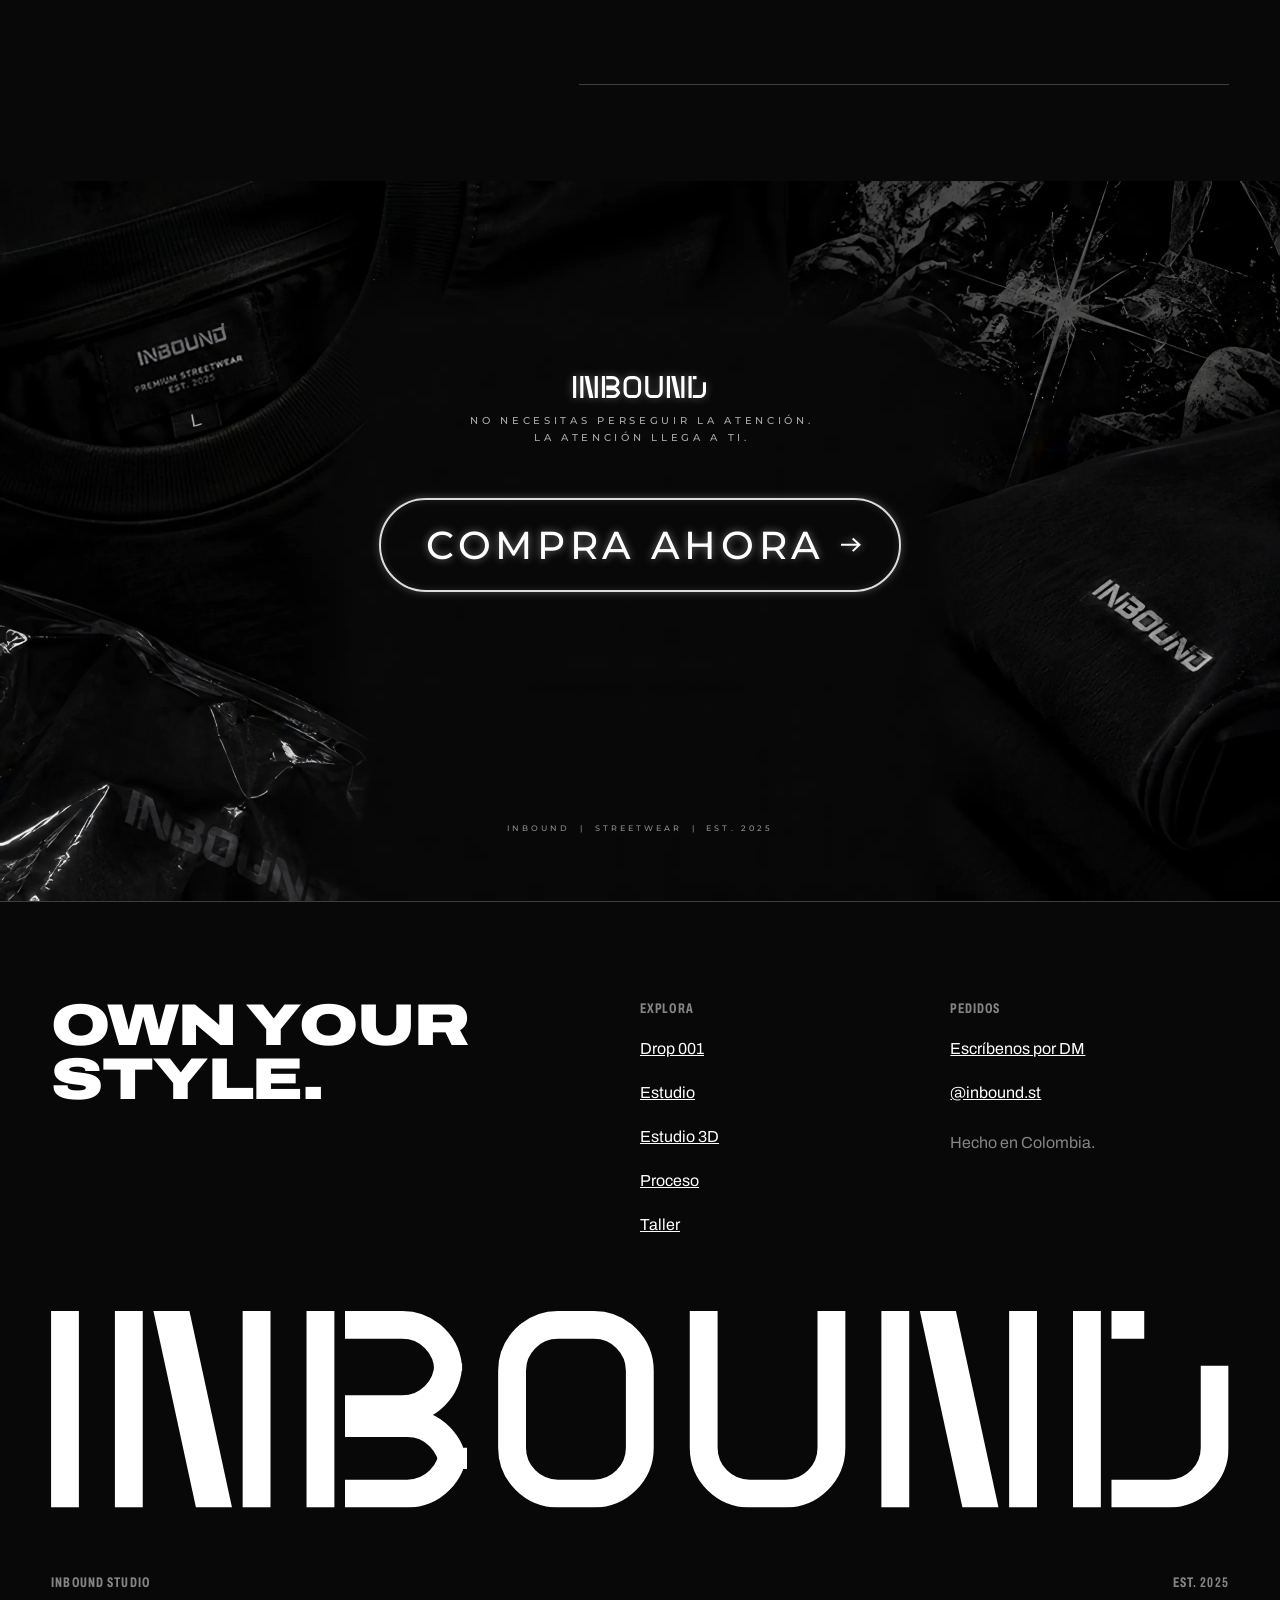
==== commit e86bd1f8: "Imágenes: fondo del cierre ampliado x4 y técnicas DTF y Serigrafía rehechas - Cierre: Topaz x4 (800x" ====
--- a/index.html
+++ b/index.html
@@ -241,7 +241,7 @@
 
 /* close + footer */
 /* Cierre: réplica de la pág. 10 del PDF (Montserrat = tipografía del original) */
-.closing{position:relative;display:grid;place-items:center;text-align:center;width:100%;aspect-ratio:16/9;min-height:560px;max-height:100svh;padding:0 var(--gutter);background:var(--ink) url(assets/cierre-fondo.png) center/cover;font-family:"Montserrat",var(--font);color:var(--white)}
+.closing{position:relative;display:grid;place-items:center;text-align:center;width:100%;aspect-ratio:16/9;min-height:560px;max-height:100svh;padding:0 var(--gutter);background:var(--ink) url(assets/cierre-fondo.webp) center/cover;font-family:"Montserrat",var(--font);color:var(--white)}
 .closing-inner{display:grid;justify-items:center;margin-top:-9.6%}
 .closing .logo-mark{width:clamp(110px,10.4vw,180px);height:auto;filter:drop-shadow(0 0 4px rgba(255,255,255,.35))}
 .closing-tag{margin:clamp(10px,1.15vw,20px) -.36em 0 0;font-weight:500;font-size:clamp(9px,.8vw,12px);letter-spacing:.36em;line-height:1.65;text-transform:uppercase;color:rgba(255,255,255,.65)}
@@ -594,13 +594,13 @@
     <div class="techs">
       <article class="tech">
         <svg class="reg" aria-hidden="true"><use href="#reg"/></svg>
-        <img src="assets/tec-serigrafia.jpg" alt="Marco de serigrafía con el logo INBOUND y la frase The future is yours." loading="lazy">
+        <img src="assets/tec-serigrafia.jpg" alt="Pulpo de serigrafía manual: marco con el logo INBOUND en la malla, racleta y una camiseta negra en la plancha." width="1200" height="900" loading="lazy">
         <h4 class="h3 tech-title"><svg class="tech-sw" viewBox="0 0 40 40" aria-hidden="true"><rect x="4" y="4" width="32" height="32"/></svg>Serigrafía</h4>
         <p class="muted">Gráficos grandes. Tinta que se queda en la tela.</p>
       </article>
       <article class="tech">
         <svg class="reg" aria-hidden="true"><use href="#reg"/></svg>
-        <img src="assets/tec-dtf.jpg" alt="Impresora DTF imprimiendo una tira con el logo INBOUND repetido." loading="lazy">
+        <img src="assets/tec-dtf.jpg" alt="Impresora DTF sacando una película impresa con la estrella y el logo INBOUND repetidos." width="1200" height="900" loading="lazy">
         <h4 class="h3 tech-title"><svg class="tech-sw" viewBox="0 0 40 40" aria-hidden="true"><pattern id="sw-dots" width="5" height="5" patternUnits="userSpaceOnUse"><circle cx="2.5" cy="2.5" r="1.4"/></pattern><rect x="4" y="4" width="32" height="32" fill="url(#sw-dots)"/></svg>DTF</h4>
         <p class="muted">Letras y detalles finos. Se imprime en film y se fija con prensa térmica.</p>
       </article>
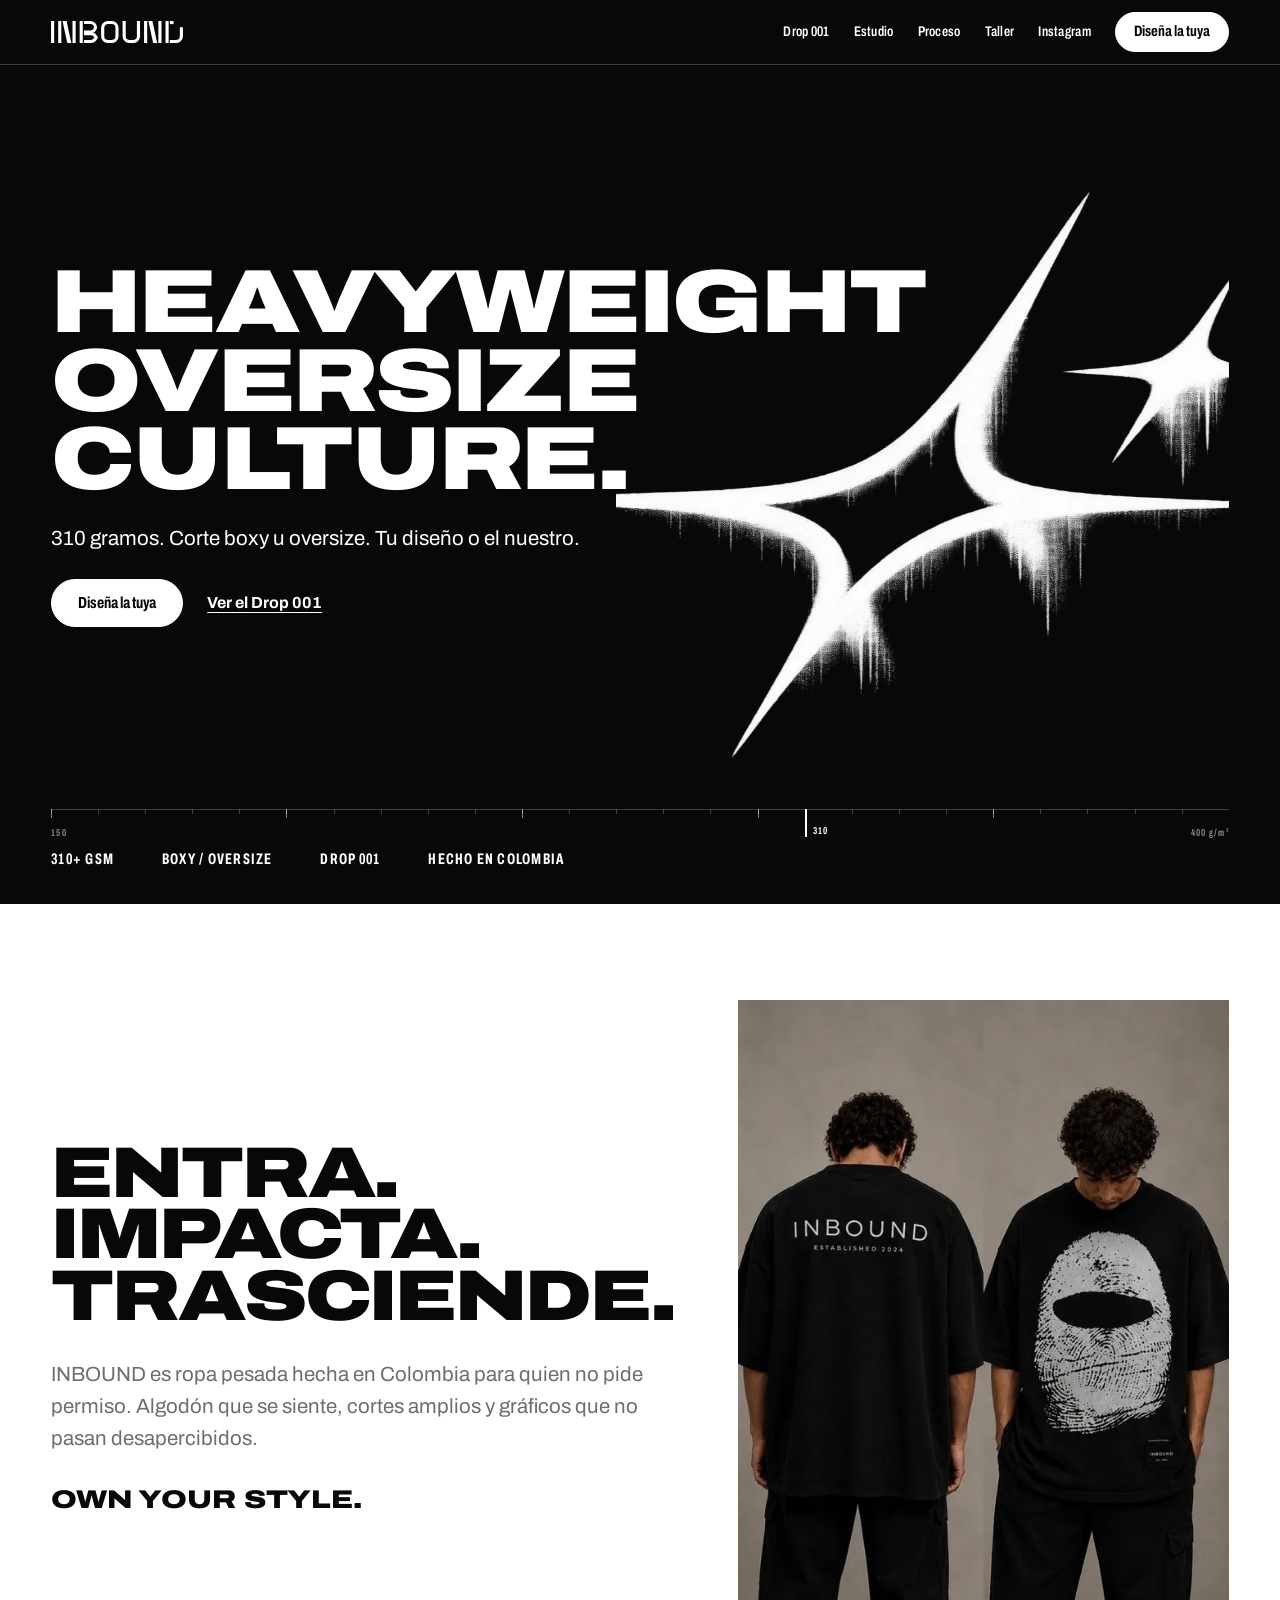
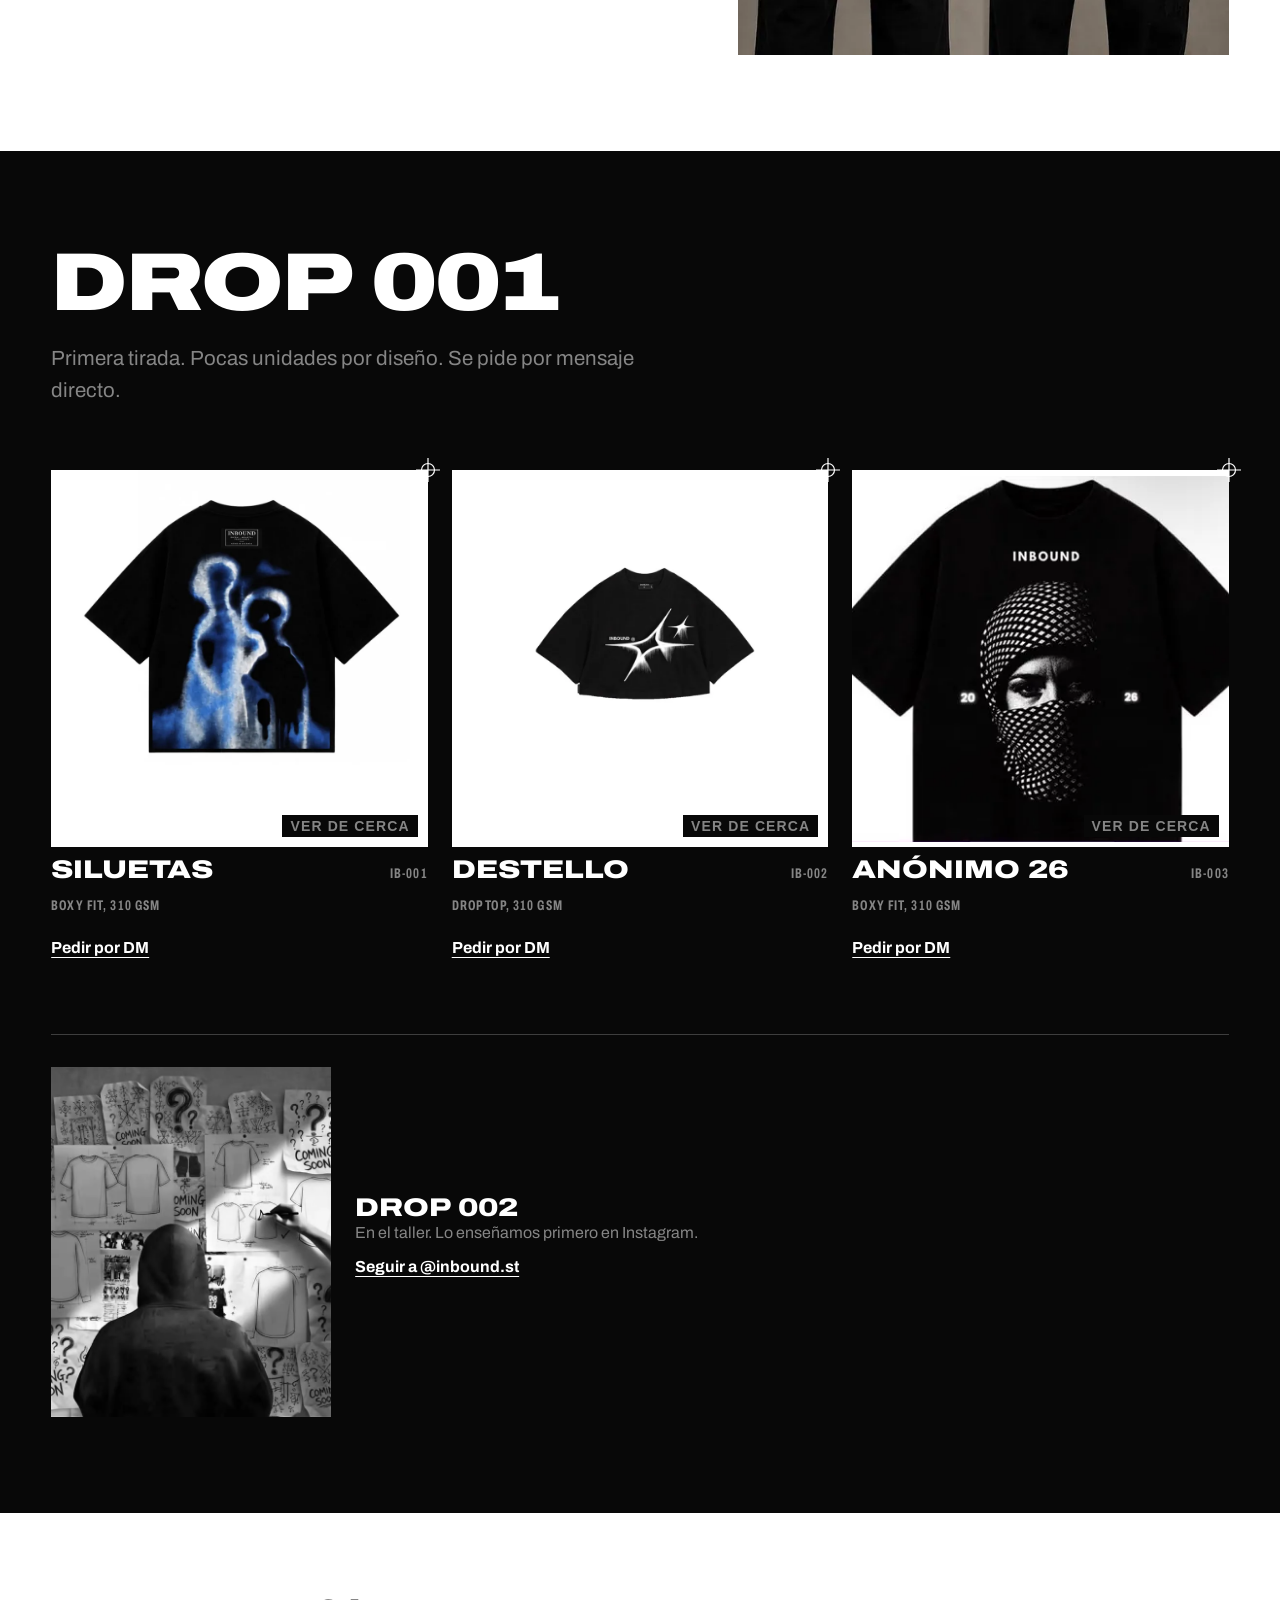
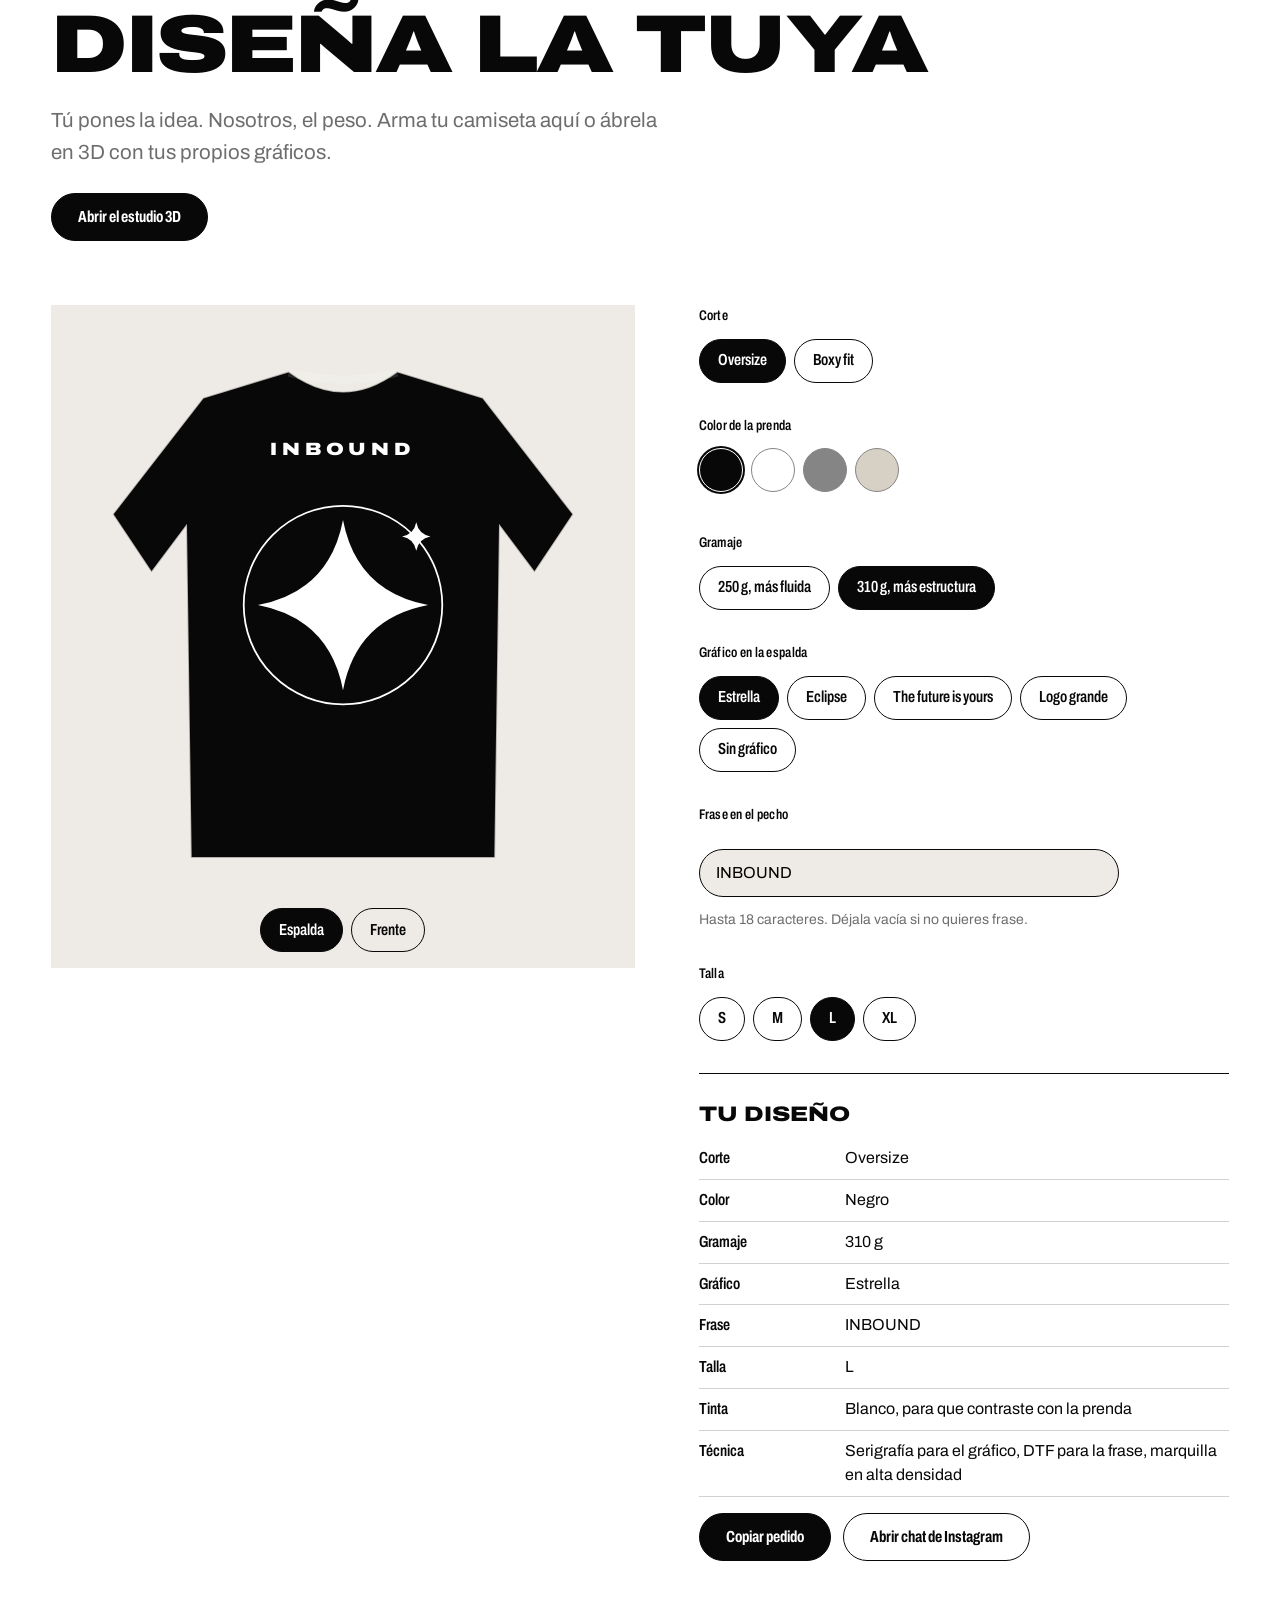
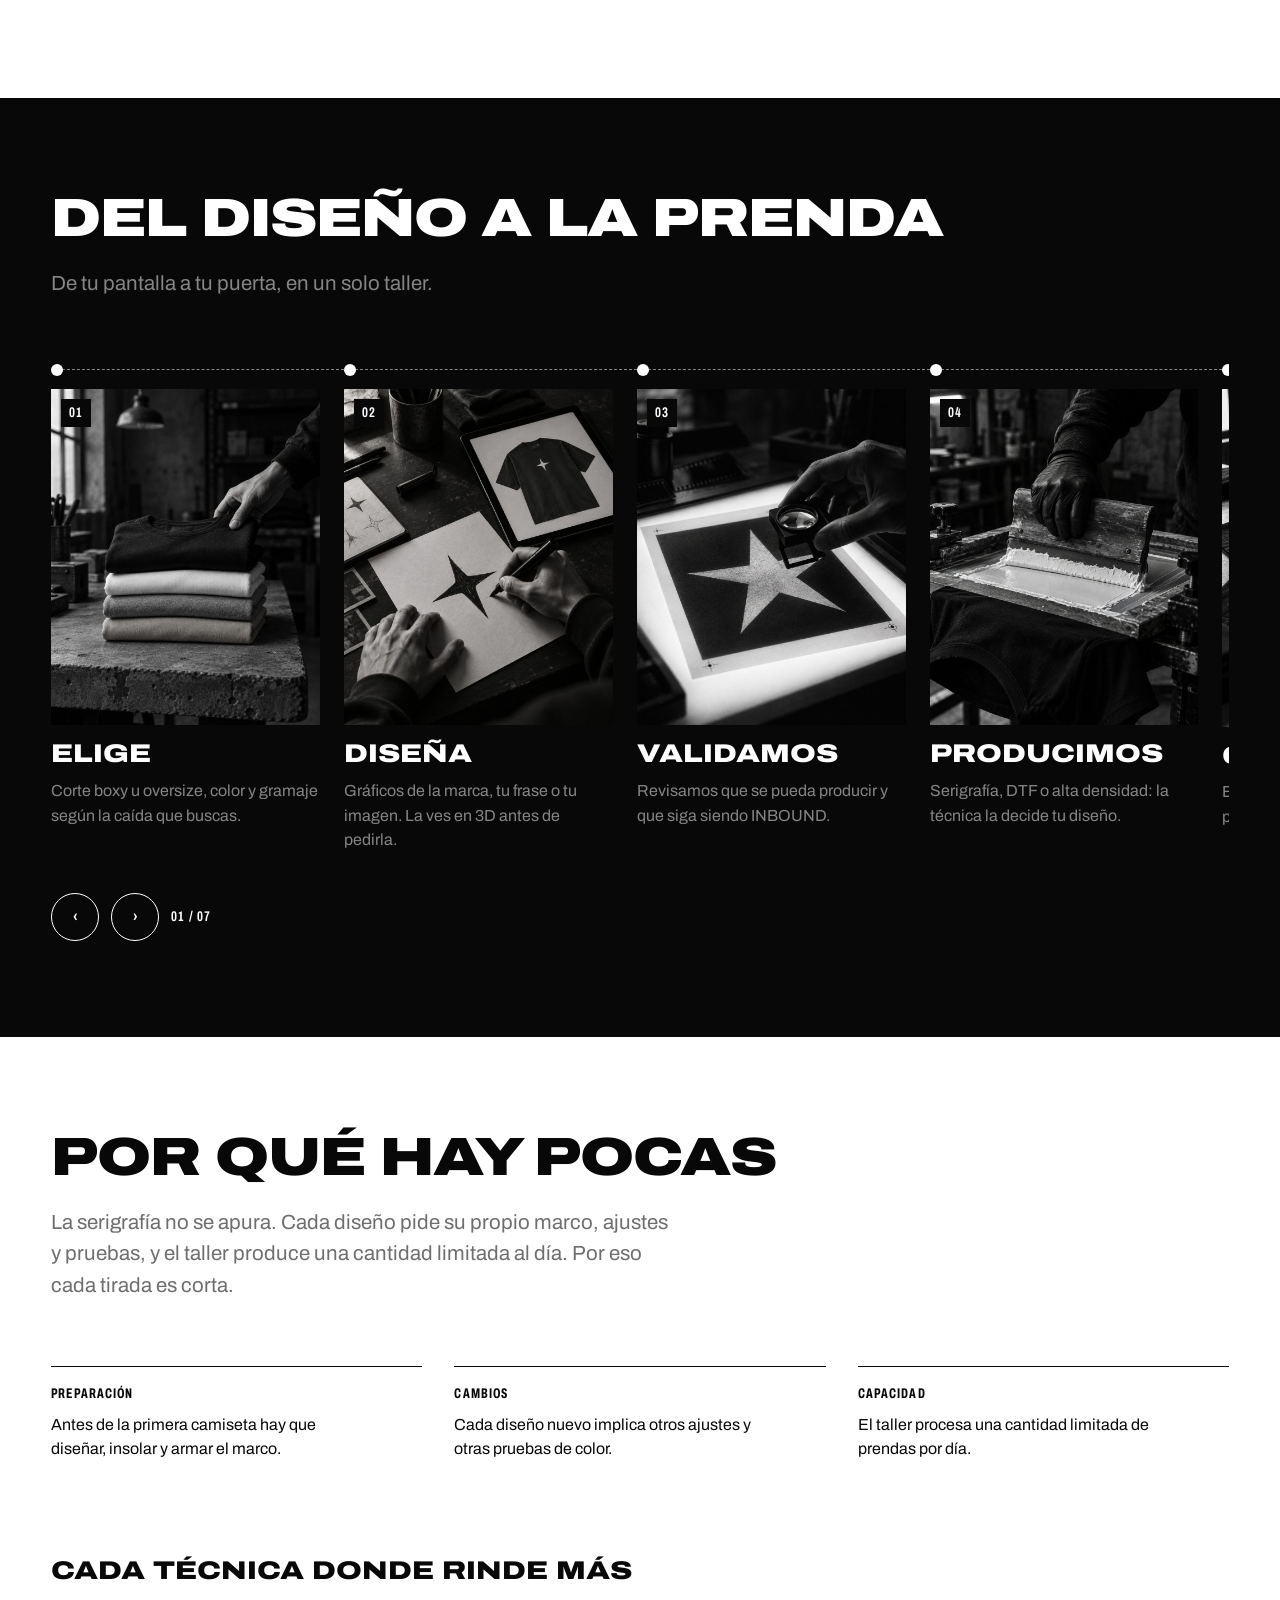
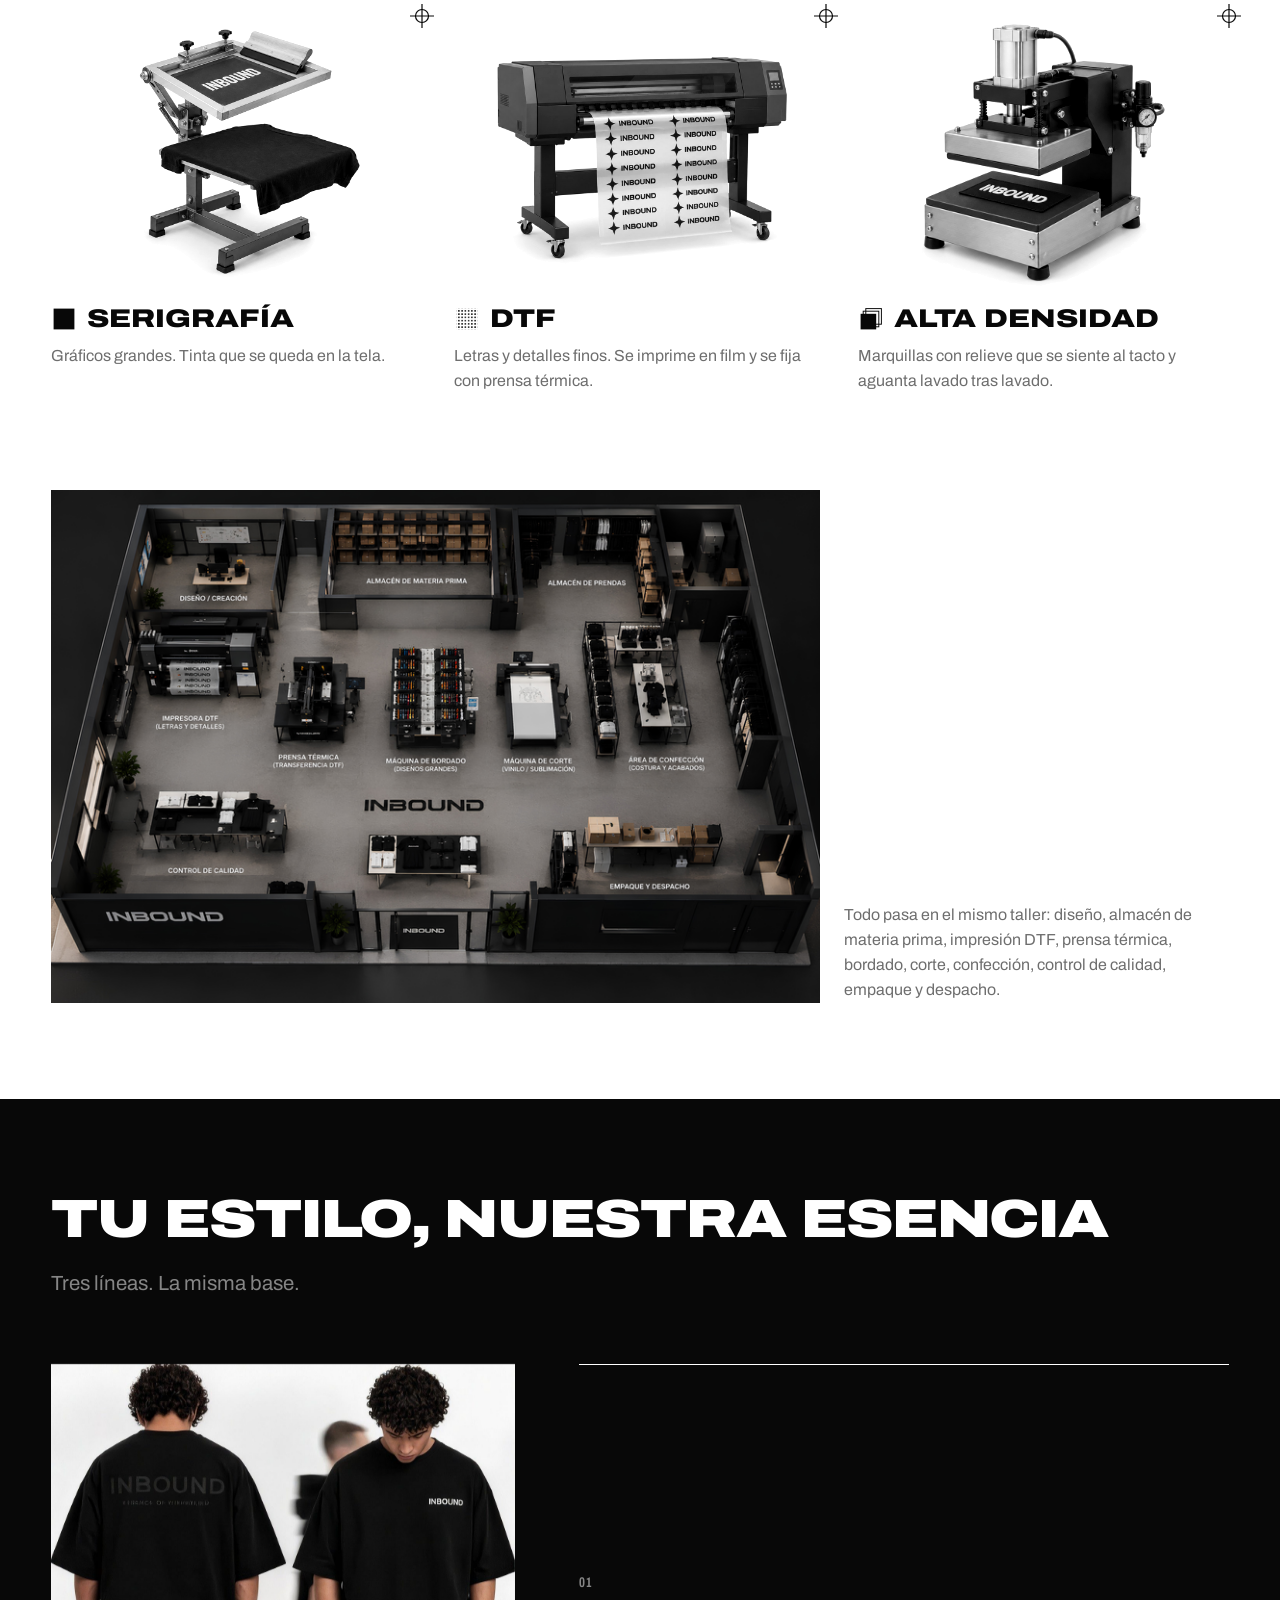
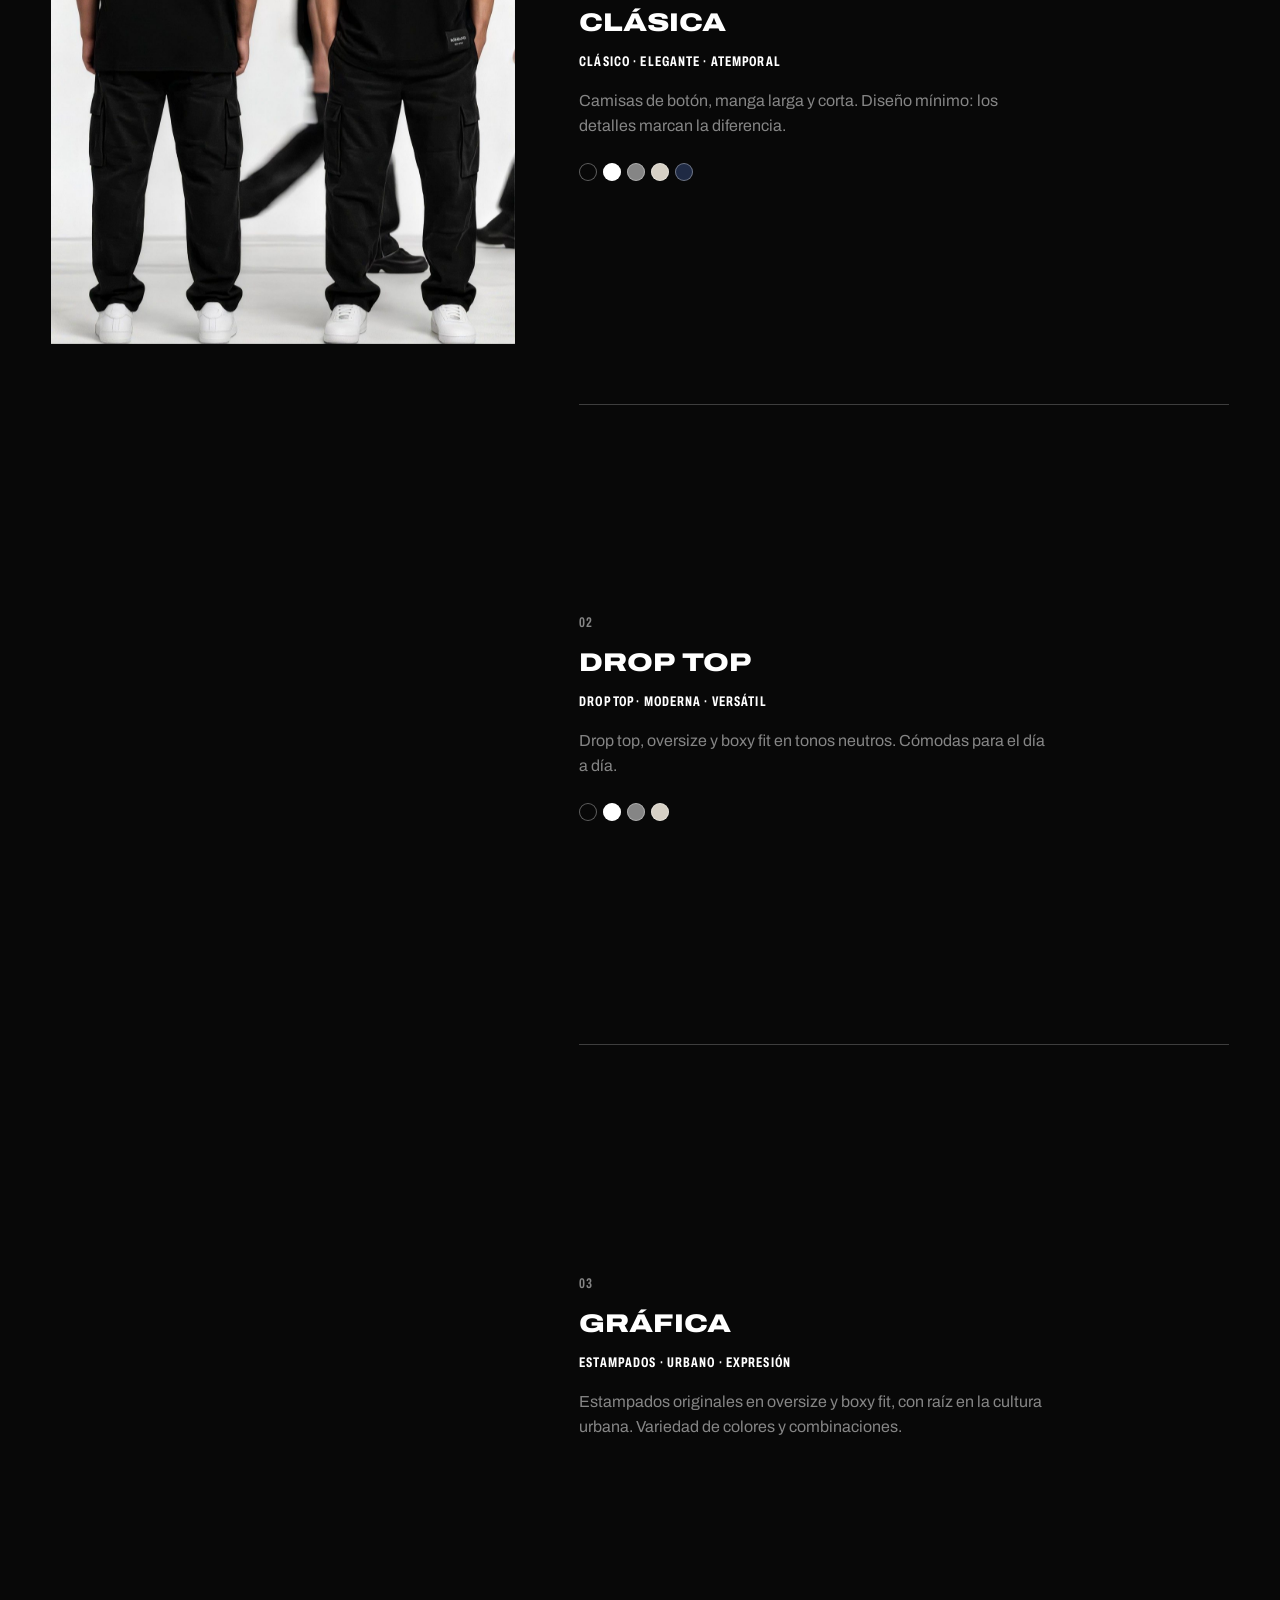
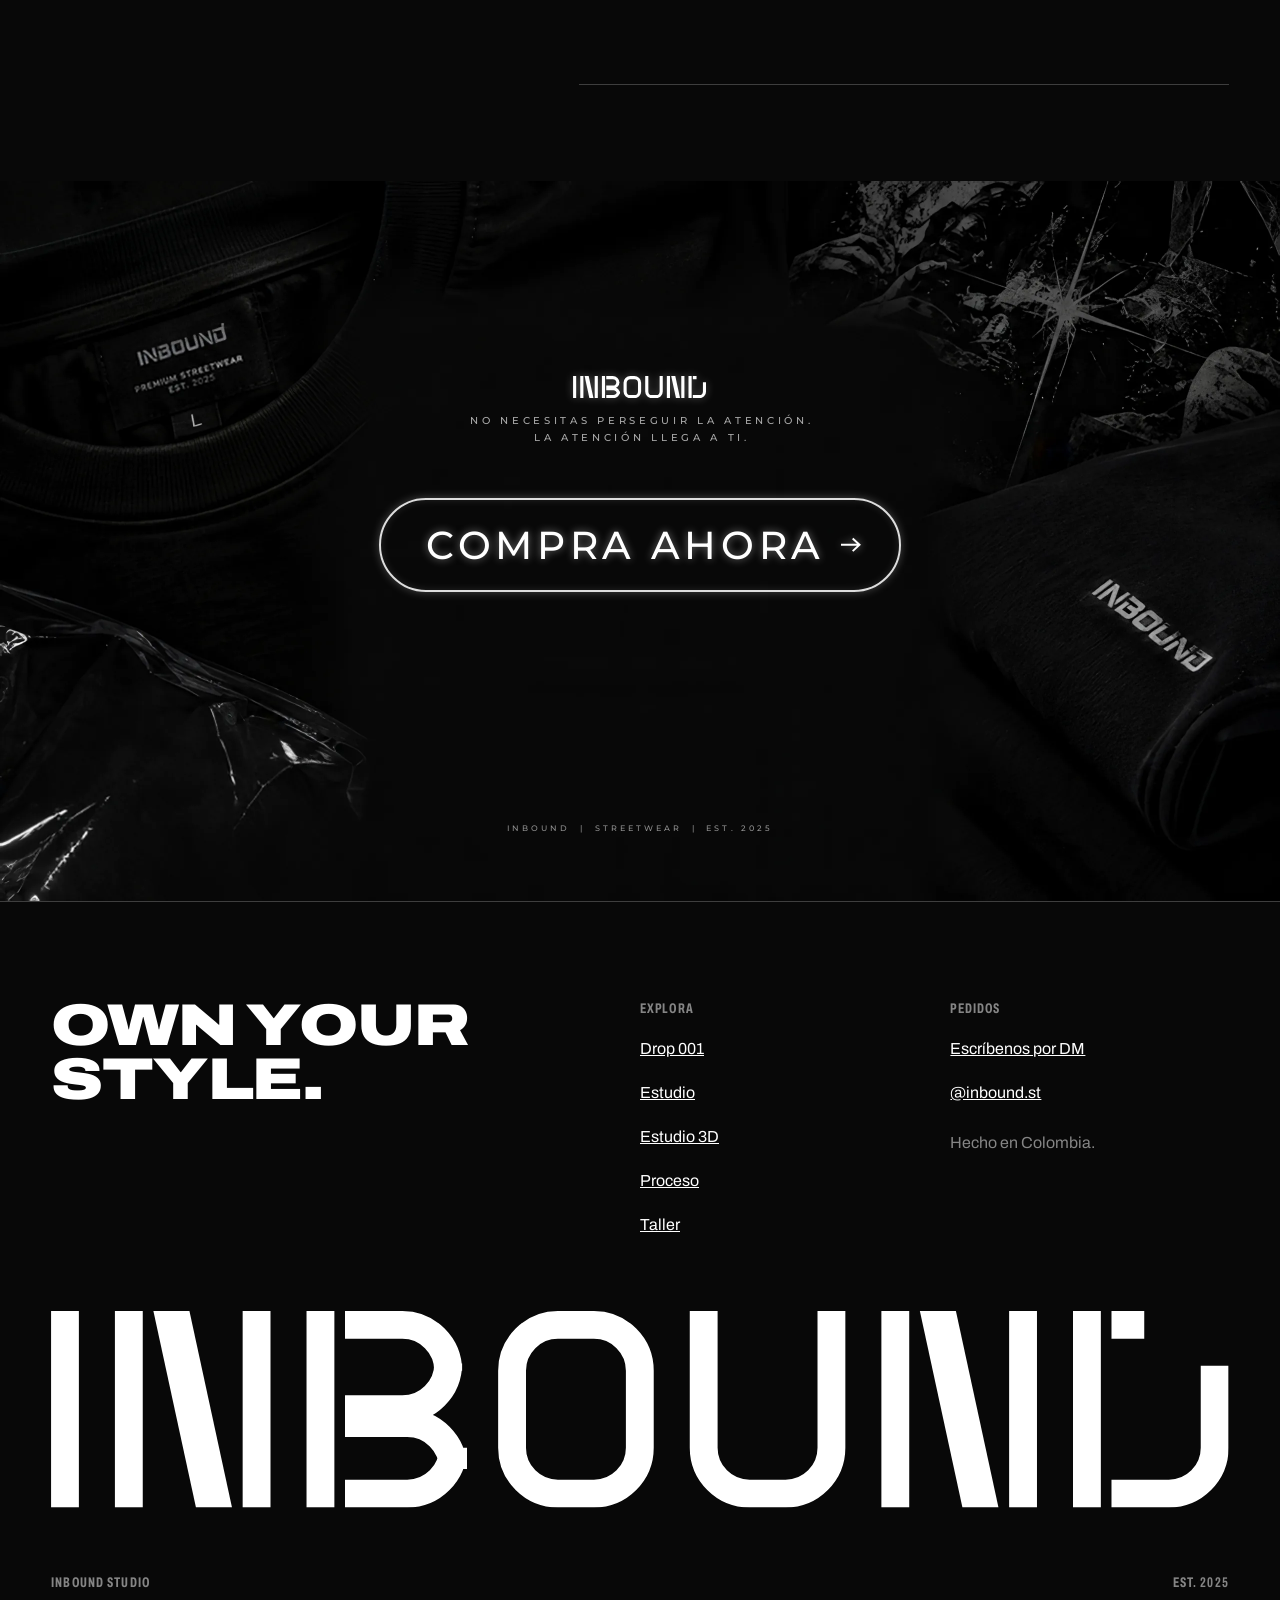
==== commit b25cdaa7: "Imágenes: sin marca de agua en el cierre y fotos de líneas al doble de resolución - Cierre: «INBOUND" ====
--- a/index.html
+++ b/index.html
@@ -627,13 +627,13 @@
          Pendiente del cliente: la foto de Clásica es camiseta, el texto dice camisa de botón. -->
     <div class="lineas-body">
       <div class="lineas-media" aria-hidden="true">
-        <img src="assets/lineas/clasica.jpg" alt="" width="600" height="750" loading="lazy">
-        <img src="assets/lineas/drop-top.jpg" alt="" width="600" height="750" loading="lazy">
-        <img src="assets/lineas/grafica.jpg" alt="" width="600" height="750" loading="lazy">
+        <img src="assets/lineas/clasica.jpg" alt="" width="1200" height="1500" loading="lazy">
+        <img src="assets/lineas/drop-top.jpg" alt="" width="1200" height="1500" loading="lazy">
+        <img src="assets/lineas/grafica.jpg" alt="" width="1200" height="1500" loading="lazy">
       </div>
       <ol class="lines">
         <li class="line">
-          <figure class="line-media"><img src="assets/lineas/clasica.jpg" alt="Dos modelos de frente y de espalda con camiseta negra lisa y logo INBOUND discreto" width="600" height="750" loading="lazy"></figure>
+          <figure class="line-media"><img src="assets/lineas/clasica.jpg" alt="Dos modelos de frente y de espalda con camiseta negra lisa y logo INBOUND discreto" width="1200" height="1500" loading="lazy"></figure>
           <p class="data line-num">01</p>
           <h3 class="h3">Clásica</h3>
           <p class="data line-tags">Clásico · Elegante · Atemporal</p>
@@ -641,7 +641,7 @@
           <ul class="swatches" aria-label="Colores: negro, blanco, gris, beige y azul marino"><li style="--c:#080808"></li><li style="--c:#FFFFFF"></li><li style="--c:#858585"></li><li style="--c:#D6D0C5"></li><li style="--c:#1F2A44"></li></ul>
         </li>
         <li class="line">
-          <figure class="line-media"><img src="assets/lineas/drop-top.jpg" alt="Modelo de frente y de espalda con drop top negro con el gráfico Destello" width="600" height="750" loading="lazy"></figure>
+          <figure class="line-media"><img src="assets/lineas/drop-top.jpg" alt="Modelo de frente y de espalda con drop top negro con el gráfico Destello" width="1200" height="1500" loading="lazy"></figure>
           <p class="data line-num">02</p>
           <h3 class="h3">Drop top</h3>
           <p class="data line-tags">Drop top · Moderna · Versátil</p>
@@ -649,7 +649,7 @@
           <ul class="swatches" aria-label="Colores: negro, blanco, gris y beige"><li style="--c:#080808"></li><li style="--c:#FFFFFF"></li><li style="--c:#858585"></li><li style="--c:#D6D0C5"></li></ul>
         </li>
         <li class="line">
-          <figure class="line-media"><img src="assets/lineas/grafica.jpg" alt="Dos modelos con camiseta oversize negra, una de espalda con estampado de siluetas azules" width="600" height="750" loading="lazy"></figure>
+          <figure class="line-media"><img src="assets/lineas/grafica.jpg" alt="Dos modelos con camiseta oversize negra, una de espalda con estampado de siluetas azules" width="1200" height="1500" loading="lazy"></figure>
           <p class="data line-num">03</p>
           <h3 class="h3">Gráfica</h3>
           <p class="data line-tags">Estampados · Urbano · Expresión</p>
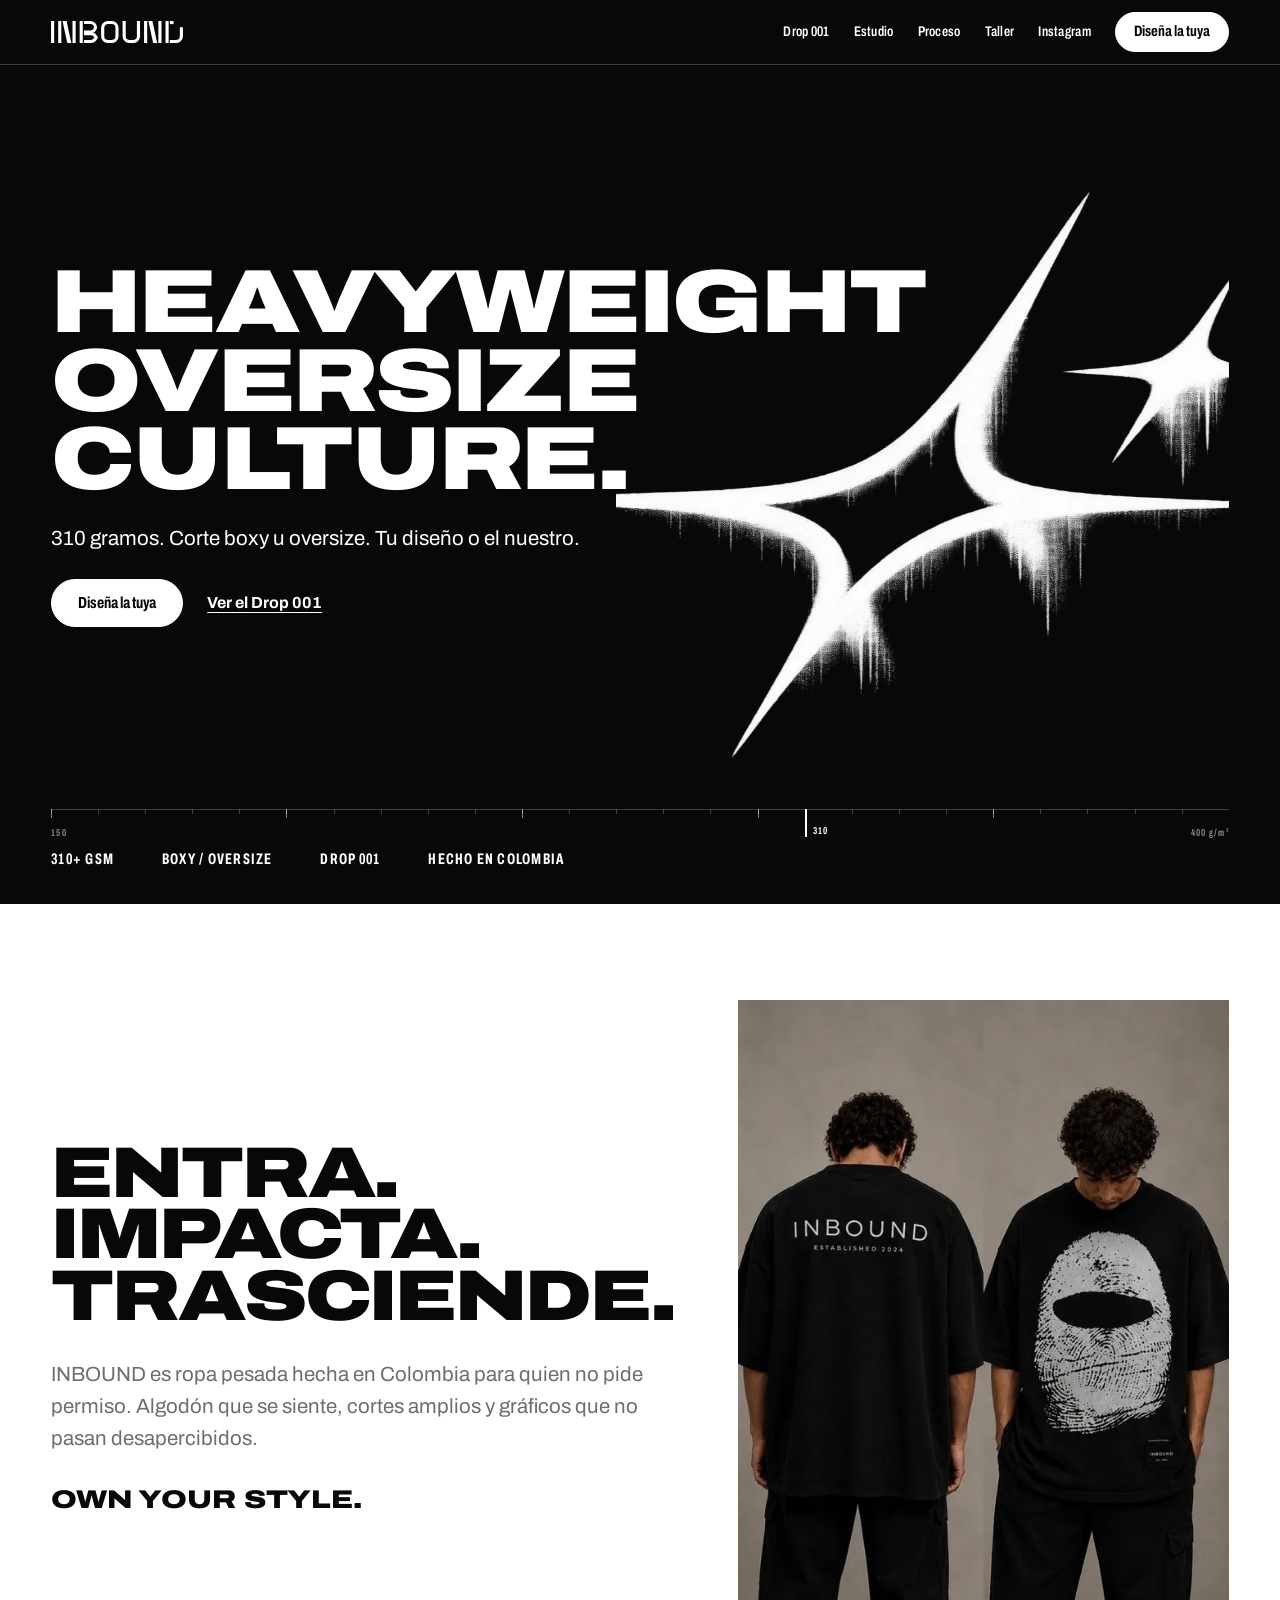
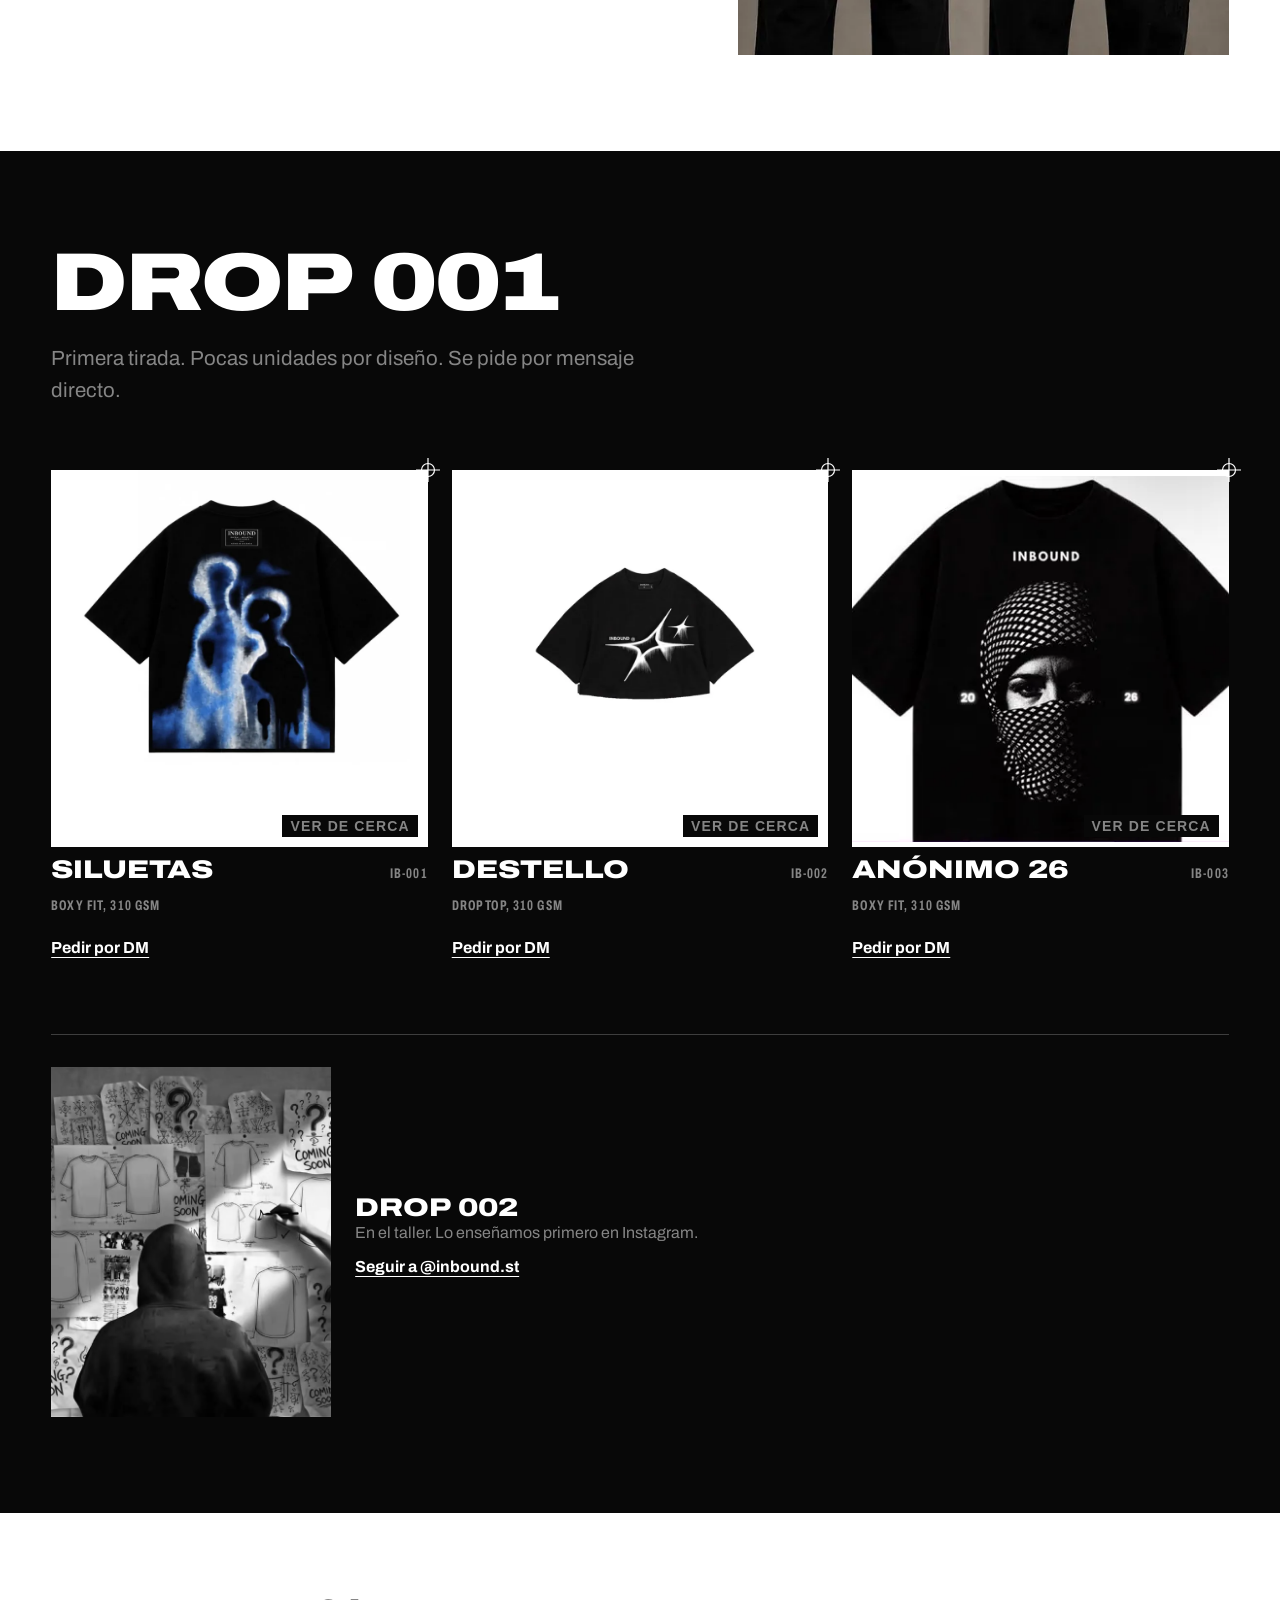
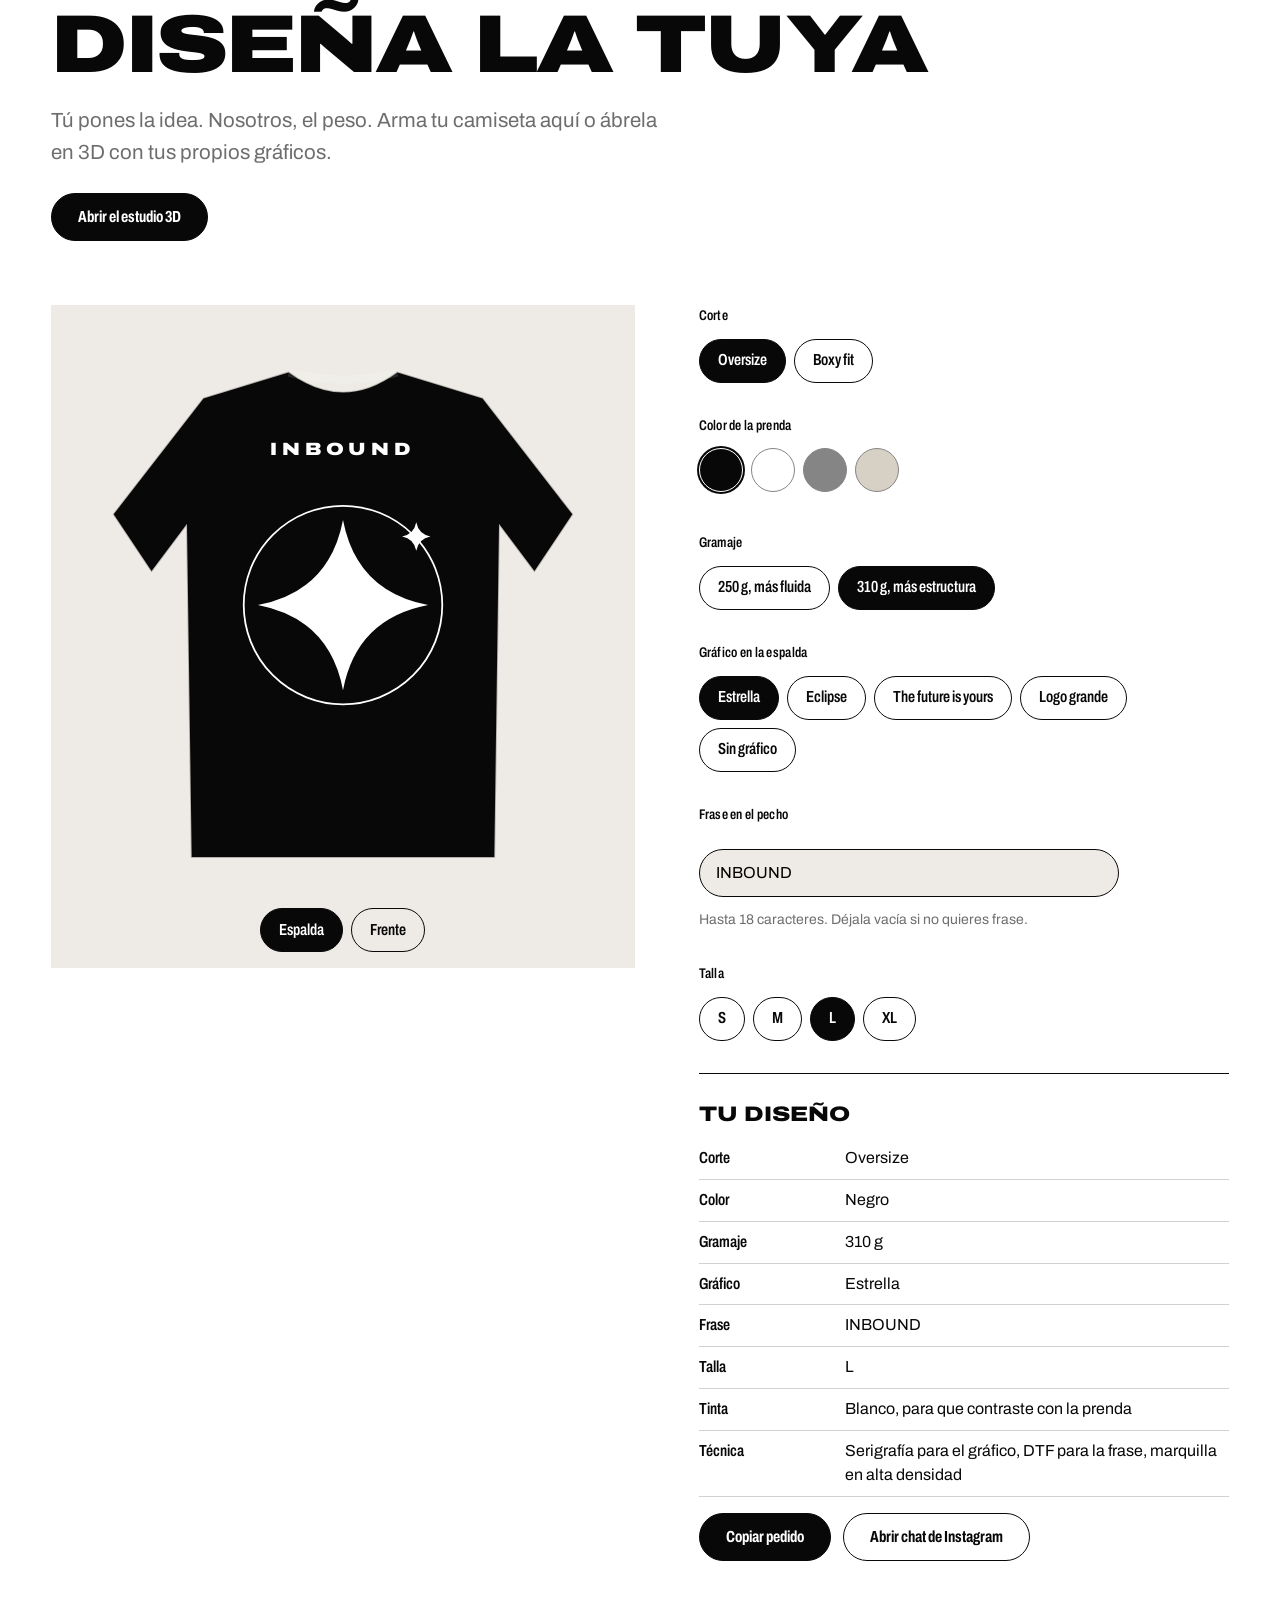
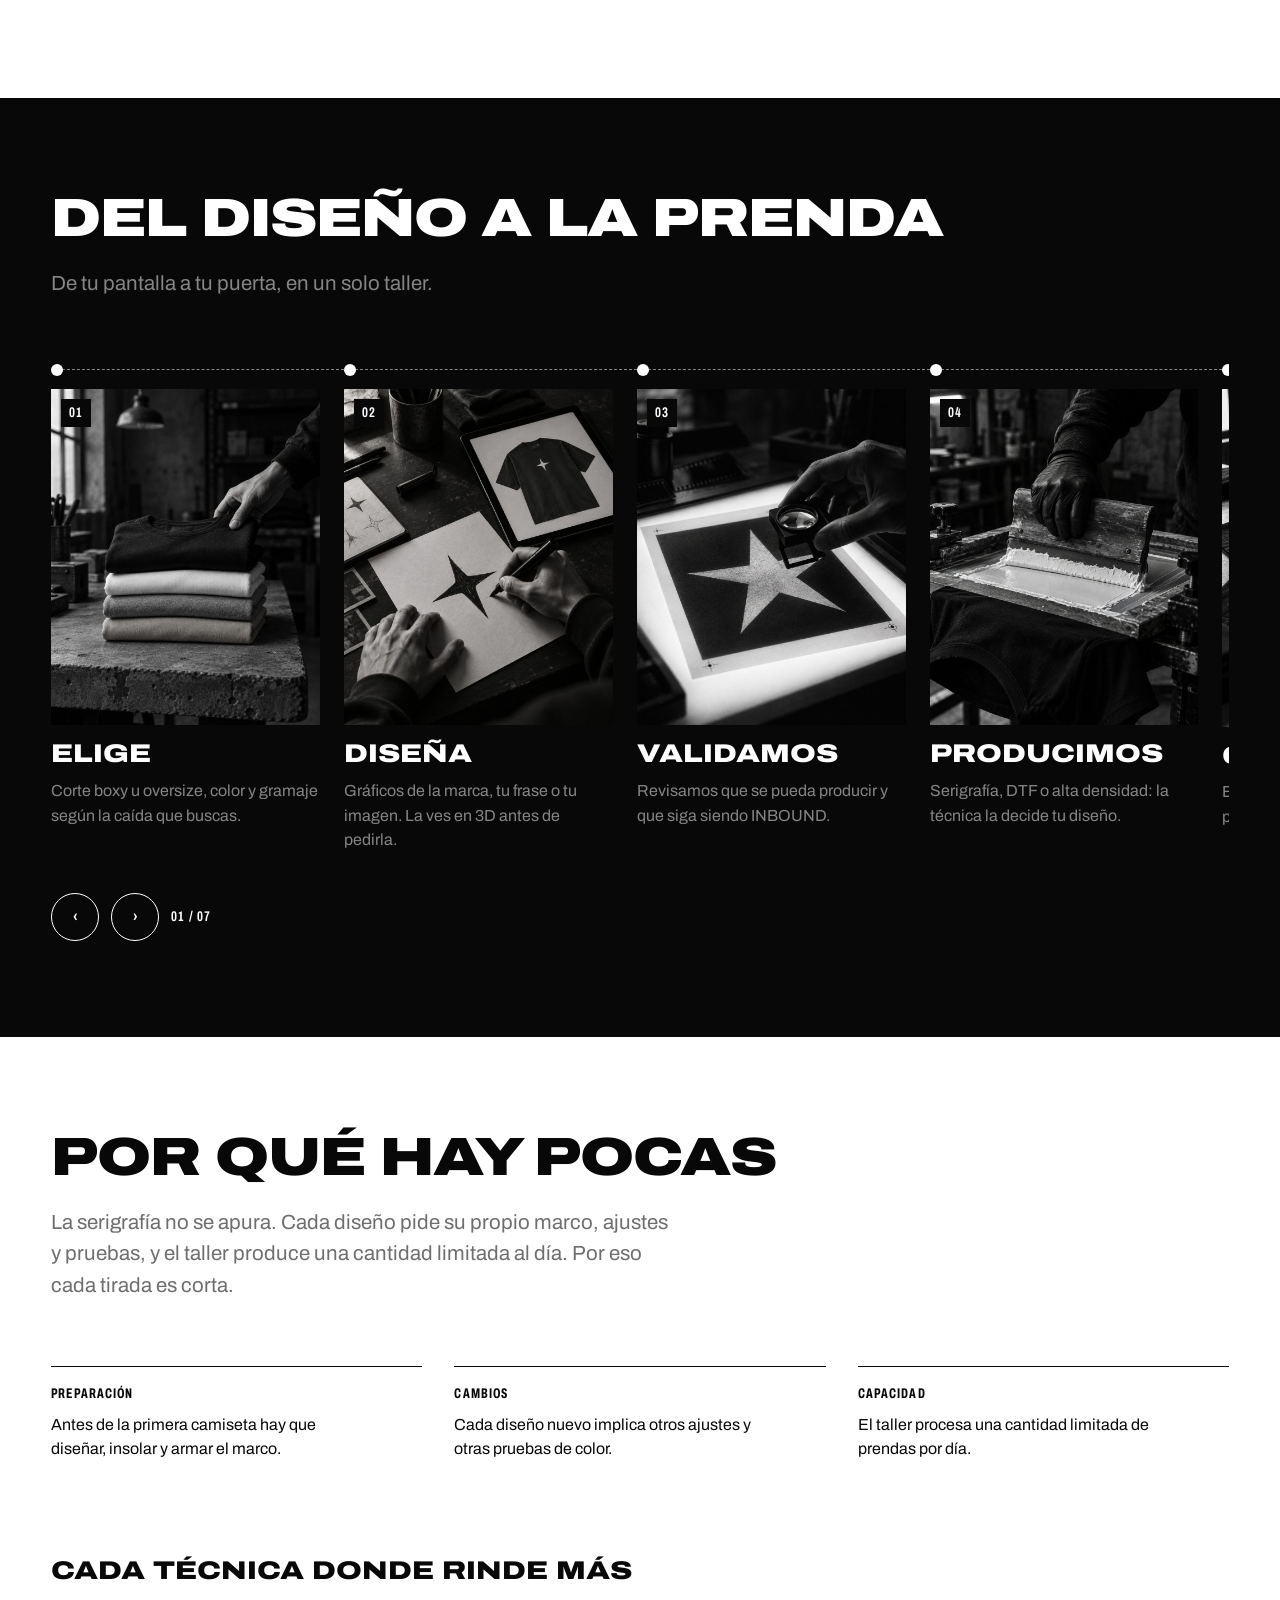
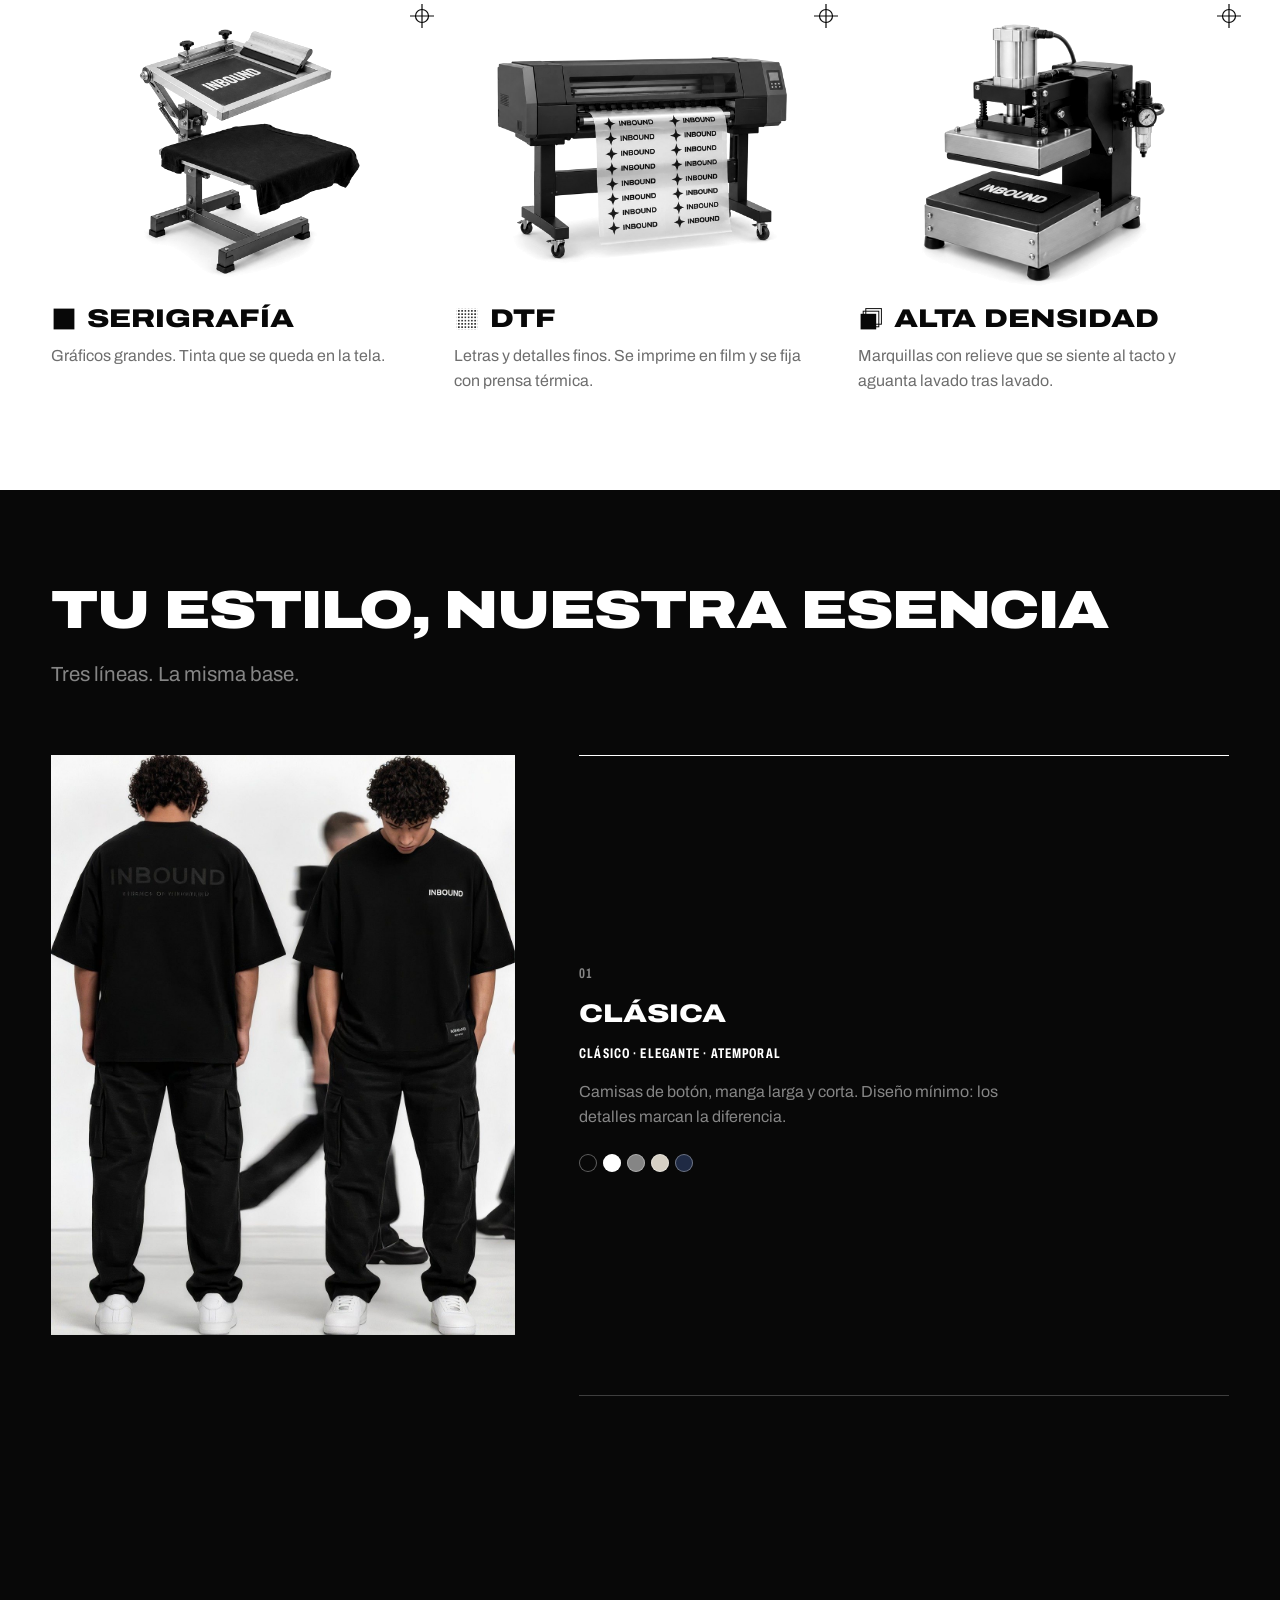
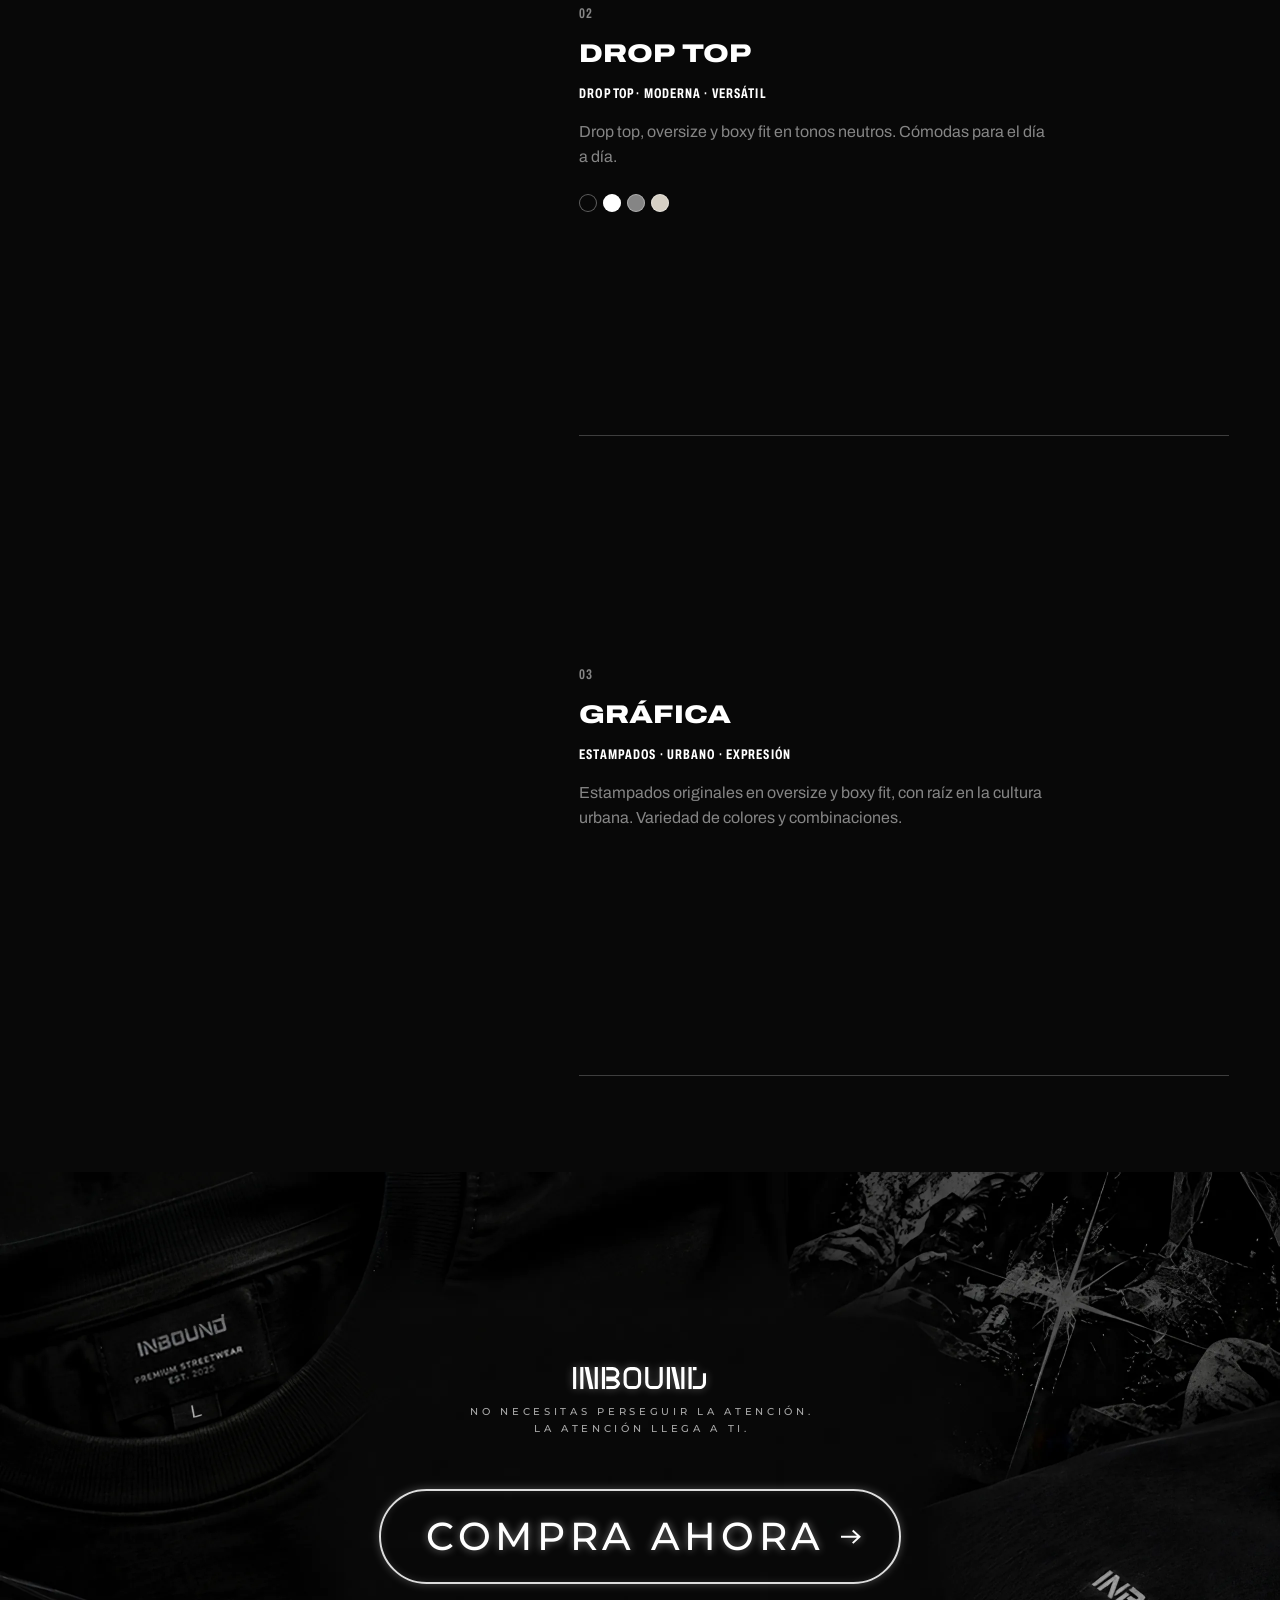
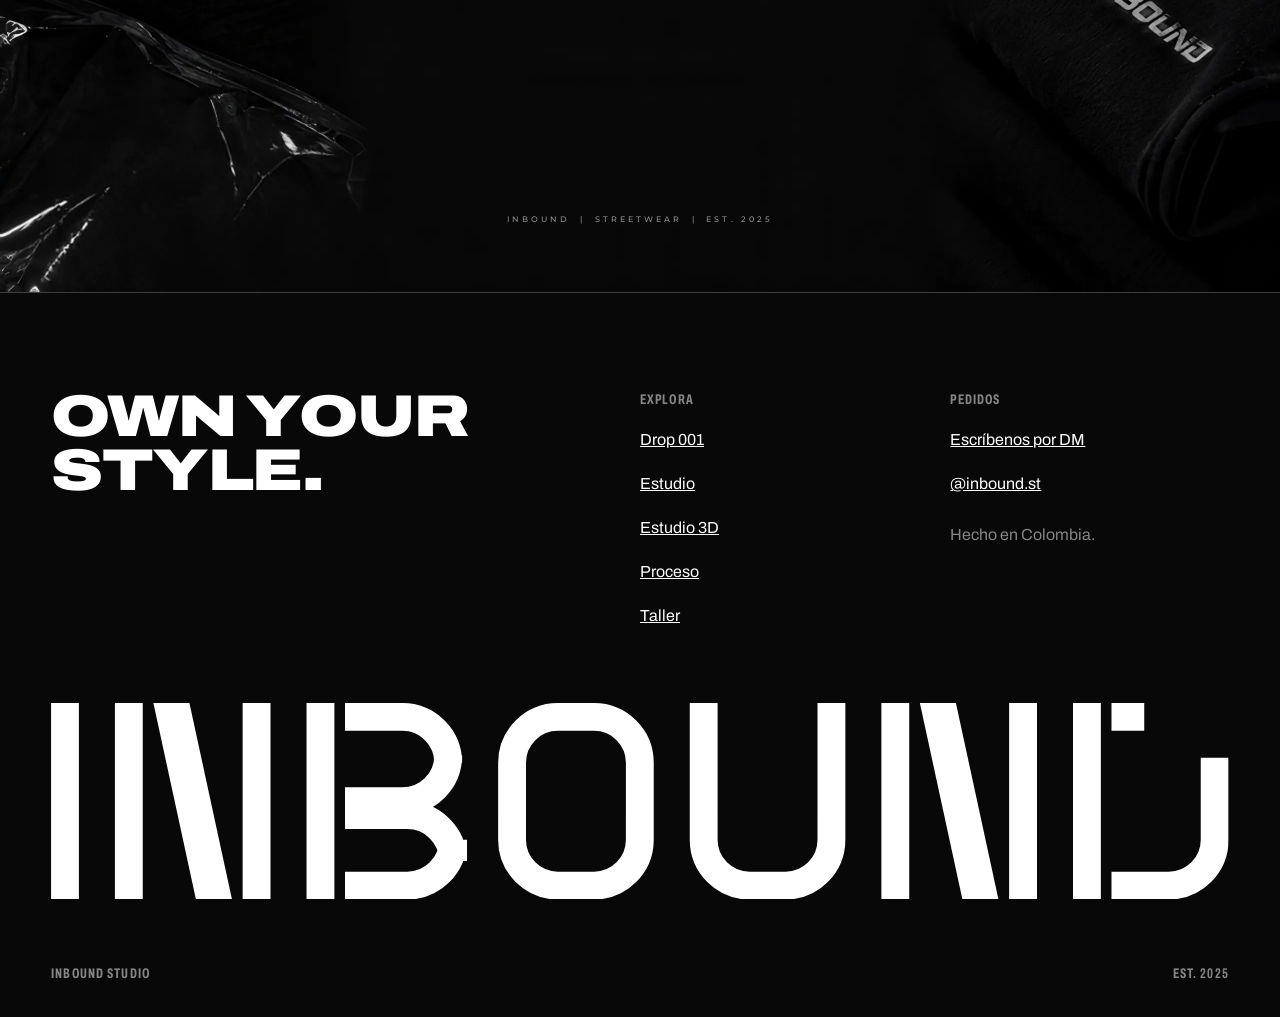
==== commit 39c6d08d: "Taller: fuera el plano 3D (imagen IA de baja resolución) La sección termina en las tres técnicas. El" ====
--- a/index.html
+++ b/index.html
@@ -1,963 +1,957 @@
-<!doctype html>
-<html lang="es">
-<head>
-<meta charset="utf-8">
-<meta name="viewport" content="width=device-width, initial-scale=1">
-<title>INBOUND STUDIO | Heavyweight Oversize Culture</title>
-<meta name="description" content="Camisetas boxy fit en algodón 310+ GSM. Diseña tu INBOUND o compra el Drop 001, stock limitado.">
-<link rel="icon" href="data:image/svg+xml,%3Csvg xmlns='http://www.w3.org/2000/svg' viewBox='0 0 32 32'%3E%3Crect width='32' height='32' fill='%23080808'/%3E%3Ctext x='16' y='24' font-family='Arial' font-weight='900' font-size='22' text-anchor='middle' fill='%23FFFFFF'%3EI%3C/text%3E%3C/svg%3E">
-<link rel="preload" href="assets/fuentes/archivo-latin.woff2" as="font" type="font/woff2" crossorigin>
-<script>
-/* Motion antes del primer pintado (sin parpadeo): .motion activa los revelados; .intro, la entrada (una vez por sesión) */
-(() => {
-  const d = document.documentElement;
-  if (matchMedia("(prefers-reduced-motion: reduce)").matches || !("IntersectionObserver" in window)) return;
-  d.classList.add("motion");
-  try { if (sessionStorage.getItem("inbound-intro")) return; sessionStorage.setItem("inbound-intro", "1"); } catch (e) {}
-  d.classList.add("intro");
-})();
-</script>
-<style>
-/* Fuentes servidas desde el propio sitio (SIL OFL 1.1): sin peticiones a Google */
-@font-face { font-family: 'Archivo'; font-style: normal; font-weight: 100 900; font-stretch: 62% 125%; font-display: swap; src: url(assets/fuentes/archivo-latin-ext.woff2) format('woff2'); unicode-range: U+0100-02BA, U+02BD-02C5, U+02C7-02CC, U+02CE-02D7, U+02DD-02FF, U+0304, U+0308, U+0329, U+1D00-1DBF, U+1E00-1E9F, U+1EF2-1EFF, U+2020, U+20A0-20AB, U+20AD-20C4, U+2113, U+2C60-2C7F, U+A720-A7FF; }
-@font-face { font-family: 'Archivo'; font-style: normal; font-weight: 100 900; font-stretch: 62% 125%; font-display: swap; src: url(assets/fuentes/archivo-latin.woff2) format('woff2'); unicode-range: U+0000-00FF, U+0131, U+0152-0153, U+02BB-02BC, U+02C6, U+02DA, U+02DC, U+0304, U+0308, U+0329, U+2000-206F, U+20AC, U+2122, U+2191, U+2193, U+2212, U+2215, U+FEFF, U+FFFD; }
-@font-face { font-family: 'Montserrat'; font-style: normal; font-weight: 300 600; font-display: swap; src: url(assets/fuentes/montserrat-latin-ext.woff2) format('woff2'); unicode-range: U+0100-02BA, U+02BD-02C5, U+02C7-02CC, U+02CE-02D7, U+02DD-02FF, U+0304, U+0308, U+0329, U+1D00-1DBF, U+1E00-1E9F, U+1EF2-1EFF, U+2020, U+20A0-20AB, U+20AD-20C4, U+2113, U+2C60-2C7F, U+A720-A7FF; }
-@font-face { font-family: 'Montserrat'; font-style: normal; font-weight: 300 600; font-display: swap; src: url(assets/fuentes/montserrat-latin.woff2) format('woff2'); unicode-range: U+0000-00FF, U+0131, U+0152-0153, U+02BB-02BC, U+02C6, U+02DA, U+02DC, U+0304, U+0308, U+0329, U+2000-206F, U+20AC, U+2122, U+2191, U+2193, U+2212, U+2215, U+FEFF, U+FFFD; }
-:root{
-  /* Paleta de "Identidad_visual_INBOUND.pdf" */
-  --ink:#080808; --white:#FFFFFF; --gray:#858585; --beige:#D6D0C5;
-  /* derivados: --gray-text oscurece el gris para llegar a 4.5:1 sobre blanco; --tint es beige al 45% sobre blanco */
-  --gray-text:#6E6E6E; --tint:#EEEBE6;
-  --line-dark:rgba(0,0,0,.18); --line-light:rgba(255,255,255,.22);
-  --gutter:clamp(16px,4vw,56px);
-  --s1:8px; --s2:16px; --s3:24px; --s4:32px; --s6:48px; --s8:64px; --s12:96px; --s18:144px;
-  --font:"Archivo","Arial Narrow",Arial,sans-serif;
-}
-*,*::before,*::after{box-sizing:border-box}
-html{scroll-behavior:smooth}
-section[id]{scroll-margin-top:63px}
-@media (max-width:599px){section[id]{scroll-margin-top:110px}}
-body{margin:0;background:var(--ink);color:var(--white);font-family:var(--font);font-size:16px;line-height:1.55;font-stretch:100%;-webkit-font-smoothing:antialiased}
-img{display:block;max-width:100%;height:auto}
-a{color:inherit}
-:focus-visible{outline:2px solid var(--white);outline-offset:3px}
-.light :focus-visible{outline-color:var(--ink)}
-.sr-only{position:absolute;width:1px;height:1px;overflow:hidden;clip:rect(0 0 0 0);white-space:nowrap}
-
-/* type roles: display (hero) · título L (secciones principales) · título M (secundarias) · h3 único · dato */
-.display{font-stretch:125%;font-weight:900;text-transform:uppercase;letter-spacing:-.02em;line-height:.88;margin:0}
-.h2{font-size:clamp(38px,6.4vw,96px)}
-.h2-m{font-size:clamp(30px,4.2vw,60px);line-height:.92}
-.h3{margin:0;font-stretch:125%;font-weight:850;font-size:clamp(21px,2vw,28px);text-transform:uppercase;line-height:1}
-.data{font-stretch:62%;font-weight:700;font-size:14px;letter-spacing:.08em;text-transform:uppercase;font-variant-numeric:tabular-nums}
-.label{font-stretch:72%;font-weight:600;font-size:14px;letter-spacing:.02em}
-.lede{font-size:clamp(18px,1.6vw,21px);max-width:52ch;margin:0}
-.muted{color:var(--gray)}
-.light .muted{color:var(--gray-text)}
-
-/* sections */
-.section{padding:var(--s12) var(--gutter)}
-.light{background:var(--white);color:var(--ink)}
-.section-head{display:grid;gap:var(--s3);margin-bottom:var(--s8);max-width:1100px}
-
-/* buttons */
-.btn{display:inline-flex;align-items:center;justify-content:center;min-height:48px;padding:0 26px;border-radius:999px;border:1.5px solid currentColor;font:inherit;font-stretch:72%;font-weight:700;font-size:16px;text-decoration:none;cursor:pointer;background:transparent;color:inherit;transition:opacity .2s cubic-bezier(.23,1,.32,1),background-color .2s cubic-bezier(.23,1,.32,1)}
-/* Guía: botones negros con texto blanco; sobre fondo negro se usa la versión invertida */
-.btn-solid{background:var(--white);color:var(--ink);border-color:var(--white)}
-.light .btn-solid{background:var(--ink);color:var(--white);border-color:var(--ink)}
-/* hover solo con ratón: en táctil el hover se queda pegado tras tocar */
-@media (hover:hover) and (pointer:fine){
-  .btn-solid:hover{opacity:.8}
-  .btn-ghost:hover{background:rgba(133,133,133,.2)}
-  .chip:not(.swatch):hover span{background:rgba(0,0,0,.06)}
-  .chip input:checked:hover+span{background:var(--ink)}
-  .swatch input:checked:hover+span{background:var(--c)}
-  .cta-glow:hover{box-shadow:0 0 22px rgba(255,255,255,.42),inset 0 0 14px rgba(255,255,255,.2)}
-}
-
-/* header: una fila; en móvil la nav es un panel a pantalla completa */
-.site-header{position:sticky;top:0;z-index:10;display:flex;align-items:center;gap:var(--s3);padding:10px var(--gutter);background:var(--ink);border-bottom:1px solid var(--line-light)}
-.logo{display:inline-flex;align-items:center;min-height:44px;color:var(--white)}
-.logo svg{width:132px;height:auto}
-.nav{display:flex;gap:var(--s3);margin-left:auto;align-items:center}
-.nav a{display:inline-flex;align-items:center;min-height:44px;text-decoration:none;white-space:nowrap}
-/* nav en fila (tableta y ordenador): "pasada de racleta" al pasar el ratón o con foco de teclado.
-   Una franja de tinta cruza el enlace de izquierda a derecha, el texto se invierte (difference) y al salir sigue hacia la derecha */
-/* Se anima con clip-path (bordes izquierdo y derecho por separado), no con scaleX + cambio de transform-origin:
-   cambiar el origen a mitad de la animación hacía saltar la franja y dejaba un trozo blanco al pasar rápido el cursor.
-   Reposo: plegada a la izquierda. Entra: crece hacia la derecha. Sale (.out): se pliega hacia la derecha.
-   Al terminar de salir, el script la devuelve sin animar a la izquierda (invisible en ambos extremos) */
-@media (min-width:768px){
-  .nav a{position:relative}
-  .nav a::after{content:"";position:absolute;inset:9px -8px;background:var(--white);mix-blend-mode:difference;clip-path:inset(0 100% 0 0);transition:clip-path .22s cubic-bezier(.23,1,.32,1);pointer-events:none}
-  .nav a.out::after{clip-path:inset(0 0 0 100%);transition-duration:.18s}
-  .nav a.reset::after{transition:none}
-  .nav a:focus-visible::after{clip-path:inset(0)}
-}
-@media (min-width:768px) and (hover:hover) and (pointer:fine){
-  .nav a:hover::after{clip-path:inset(0)}
-}
-.header-cta{min-height:40px;padding:0 18px;font-size:15px}
-.menu-btn{display:none}
-@media (max-width:479px){.header-cta{display:none}.menu-btn{margin-left:auto}}
-@media (max-width:767px){
-  .logo svg{width:110px}
-  .header-cta{margin-left:auto}
-  .menu-btn{display:inline-flex;min-height:40px;padding:0 16px;font-size:15px}
-  .nav{position:fixed;inset:0;z-index:-1;flex-direction:column;align-items:flex-start;justify-content:center;gap:var(--s2);padding:var(--gutter);background:var(--ink);visibility:hidden;opacity:0;transition:opacity .2s}
-  .nav a{font-stretch:125%;font-weight:900;font-size:clamp(36px,11vw,56px);text-transform:uppercase;letter-spacing:-.02em}
-  .site-header.open .nav{visibility:visible;opacity:1}
-}
-.skip{position:absolute;left:var(--gutter);top:-100px;z-index:20;background:var(--white);color:var(--ink);padding:12px 18px;border-radius:999px;font-weight:700}
-.skip:focus{top:8px}
-
-/* hero partido: texto a la izquierda, arte "Destello" a la derecha (capas listas para el parallax de la Fase 2) */
-.hero{display:grid;gap:var(--s4);min-height:calc(100svh - 61px);padding:var(--s6) var(--gutter) var(--s4);overflow:hidden}
-.hero-art{width:100%;height:auto;aspect-ratio:3/2;object-fit:cover;object-position:60% 55%;mix-blend-mode:lighten} /* lighten: el negro puro del arte toma el #080808 de la página */
-.hero-copy{display:grid;gap:var(--s3);align-content:center}
-.hero h1{font-size:clamp(44px,7vw,112px);max-width:9ch}
-@media (max-width:599px){.hero h1{font-size:9.2vw}} /* "HEAVYWEIGHT" (11 letras) debe caber a 320–599 px */
-@media (min-width:960px){
-  .hero{grid-template-columns:minmax(0,1fr) minmax(0,1.15fr);grid-template-rows:1fr auto;column-gap:var(--s4)}
-  .hero-art{grid-column:2;grid-row:1;height:100%;aspect-ratio:auto;max-height:calc(100svh - 200px);align-self:center}
-  .hero-copy{grid-column:1;grid-row:1}
-  .hero-data{grid-column:1 / -1}
-}
-.hero-actions{display:flex;flex-wrap:wrap;gap:var(--s3);align-items:center}
-.hero-link{font-weight:700;text-underline-offset:4px;min-height:44px;display:inline-flex;align-items:center}
-.hero-data{display:flex;flex-wrap:wrap;gap:var(--s1) var(--s6);margin:0;padding:var(--s2) 0 0;border-top:1px solid var(--line-light);list-style:none;font-size:clamp(14px,1.2vw,18px)}
-
-/* configurator */
-.config{display:grid;gap:var(--s6)}
-.preview{position:relative;background:var(--tint);display:grid;place-items:center;padding:var(--s4) var(--s2) var(--s2);align-self:start}
-.preview svg{width:100%;max-width:520px;height:auto}
-.view-toggle{display:flex;gap:8px;justify-content:center;margin-top:var(--s2)}
-.controls{display:grid;gap:var(--s4);align-content:start}
-.field{border:0;margin:0;padding:0;display:grid;gap:12px}
-.field legend,.field>label:first-child{padding:0;margin-bottom:12px}
-.chips{display:flex;flex-wrap:wrap;gap:8px}
-.chip{position:relative}
-.chip input{position:absolute;opacity:0;inset:0;margin:0;cursor:pointer}
-.chip span{display:inline-flex;align-items:center;min-height:44px;padding:0 18px;border-radius:999px;border:1.5px solid var(--ink);font-stretch:72%;font-weight:600}
-.chip input:checked+span{background:var(--ink);border-color:var(--ink);color:var(--white)}
-.chip input:focus-visible+span{outline:2px solid var(--ink);outline-offset:3px}
-.swatch span{width:44px;height:44px;padding:0;border-radius:50%;border:1.5px solid var(--gray);background:var(--c)}
-.swatch input:checked+span{background:var(--c);border-color:var(--white);box-shadow:0 0 0 2px var(--ink)}
-.text-input{min-height:48px;width:100%;max-width:420px;padding:0 16px;border:1.5px solid var(--ink);border-radius:999px;background:var(--tint);font:inherit;font-stretch:100%;text-transform:uppercase}
-.text-input:focus-visible{outline:2px solid var(--ink);outline-offset:3px}
-.hint{font-size:14px;color:var(--gray-text);margin:0}
-.check{border-top:1.5px solid var(--ink);padding-top:var(--s3);display:grid;gap:var(--s2)}
-.check h3{margin:0;font-stretch:125%;font-weight:850;font-size:21px;text-transform:uppercase}
-.check ul{margin:0;padding:0;list-style:none;display:grid;gap:8px}
-.check li{display:grid;grid-template-columns:130px 1fr;gap:var(--s2);border-bottom:1px solid var(--line-dark);padding-bottom:8px}
-.check li b{font-stretch:72%;font-weight:600}
-.order-actions{display:flex;flex-wrap:wrap;gap:12px;align-items:center}
-.status{min-height:1.55em;margin:0;font-weight:600}
-@media (min-width:1024px){
-  .config{grid-template-columns:minmax(0,1.1fr) minmax(0,1fr);gap:var(--s8)}
-  .preview{position:sticky;top:80px}
-}
-
-/* manifiesto: lista tipográfica + foto (composición partida) */
-.manifesto{display:grid;gap:var(--s6);align-items:center}
-.triad{margin:0;font-stretch:125%;font-weight:900;font-size:clamp(40px,5.6vw,92px);line-height:.86;letter-spacing:-.03em;text-transform:uppercase}
-.triad span{display:block}
-.manifesto-copy{display:grid;gap:var(--s4)}
-.manifesto img{width:100%;aspect-ratio:3/4;object-fit:cover}
-@media (min-width:960px){.manifesto{grid-template-columns:minmax(0,1.3fr) minmax(0,1fr)}}
-
-/* drop: un solo formato (cuadrado, fondo blanco) */
-.drop-grid{display:grid;gap:var(--s3)}
-.product{display:grid;gap:10px;align-content:start}
-.product img{width:100%;aspect-ratio:1;object-fit:contain;background:var(--white)}
-.product-meta{display:flex;justify-content:space-between;gap:var(--s2);align-items:baseline;flex-wrap:wrap}
-.product .data{color:var(--gray)}
-.product a{font-weight:700;display:inline-flex;align-items:center;min-height:44px;justify-self:start;text-underline-offset:4px}
-.site-footer a{display:inline-flex;align-items:center;min-height:44px}
-@media (min-width:700px){.drop-grid{grid-template-columns:repeat(3,1fr)}}
-.next-drop{display:grid;gap:var(--s3);align-items:center;margin-top:var(--s8);padding-top:var(--s4);border-top:1px solid var(--line-light)}
-.next-drop img{width:100%;max-width:280px;aspect-ratio:4/5;object-fit:cover;filter:grayscale(1)}
-.next-drop p{margin:0;max-width:46ch}
-@media (min-width:860px){.next-drop{grid-template-columns:280px 1fr}}
-
-/* process */
-/* tarjetas idénticas: imagen 4:5 arriba (todas alineadas), número como dato, título, una línea */
-.steps{display:grid;grid-auto-flow:column;grid-auto-columns:clamp(260px,21vw,340px);gap:var(--s3);overflow-x:auto;scroll-snap-type:x mandatory;padding:0 0 var(--s3);margin:0;list-style:none;scrollbar-width:none}
-.step{scroll-snap-align:start;display:grid;gap:12px;align-content:start}
-.step-media{position:relative;margin:0 0 4px}
-.step-media img{width:100%;aspect-ratio:4/5;object-fit:cover}
-.step-num{position:absolute;left:10px;top:10px;padding:3px 8px;background:var(--ink);color:var(--white)} /* pastilla: legible sobre fondos claros */
-.step p{margin:0;max-width:30ch}
-.steps-nav{display:flex;align-items:center;gap:12px;margin-top:var(--s2)}
-.steps-nav .btn{width:48px;padding:0}
-
-/* workshop */
-.techs{display:grid;gap:var(--s4)}
-.tech{display:grid;gap:12px;align-content:start}
-.tech img{width:100%;aspect-ratio:4/3;object-fit:cover;filter:grayscale(1) contrast(1.1)}
-.tech p{margin:0;max-width:40ch}
-.scarcity{display:grid;gap:var(--s4);margin:0 0 var(--s12);padding:0;list-style:none}
-.scarcity li{display:grid;gap:8px;border-top:1.5px solid currentColor;padding-top:var(--s2)}
-.scarcity p{margin:0;max-width:34ch}
-.subhead{margin:0 0 var(--s4)}
-@media (min-width:860px){.scarcity{grid-template-columns:repeat(3,1fr)}}
-@media (min-width:860px){.techs{grid-template-columns:repeat(3,1fr)}}
-.plant{margin:var(--s12) 0 0;display:grid;gap:var(--s3)}
-.plant img{width:100%;aspect-ratio:3/2;object-fit:cover}
-.plant figcaption{max-width:62ch}
-@media (min-width:1024px){.plant{grid-template-columns:2fr 1fr;align-items:end}}
-
-/* lines */
-.lines{display:grid;gap:0;margin:0;padding:0;list-style:none;border-top:1.5px solid currentColor}
-.line{display:grid;gap:var(--s2);align-content:start;padding:var(--s4) 0 var(--s6);border-bottom:1px solid var(--line-light)}
-.line p{margin:0;max-width:52ch}
-.line-media{margin:0 0 var(--s1)}
-.line-media img,.lineas-media img{width:100%;aspect-ratio:4/5;object-fit:cover}
-.line-num{color:var(--gray)}
-.line-tags{color:var(--white)}
-.swatches{display:flex;gap:6px;margin:var(--s1) 0 0;padding:0;list-style:none}
-.swatches li{width:18px;height:18px;border-radius:50%;background:var(--c);box-shadow:inset 0 0 0 1px rgba(255,255,255,.35)}
-.lineas-media{display:none}
-@media (min-width:860px){
-  .line{grid-template-columns:minmax(0,5fr) minmax(0,7fr);column-gap:var(--s4)}
-  .line-media{grid-row:span 6;margin:0}
-}
-/* Índice con foto fija: la foto cambia con una pasada de racleta al llegar a cada línea (sin JS) */
-@supports (timeline-scope:--a) and (animation-timeline:view()){
-  @media (min-width:1024px) and (prefers-reduced-motion:no-preference){
-    .lineas-body{display:grid;grid-template-columns:minmax(0,5fr) minmax(0,7fr);gap:var(--s8);align-items:start;timeline-scope:--l2,--l3}
-    .lineas-media{display:block;position:sticky;top:calc(61px + var(--s4));width:min(100%,calc((100svh - 61px - var(--s8)) * .8));aspect-ratio:4/5}
-    .lineas-media img{position:absolute;inset:0;height:100%}
-    .lineas-media img+img{clip-path:inset(0 100% 0 0);animation:racleta linear both;animation-range:cover 22% cover 42%}
-    .lineas-media img:nth-child(2){animation-timeline:--l2}
-    .lineas-media img:nth-child(3){animation-timeline:--l3}
-    .line:nth-child(2){view-timeline:--l2 block}
-    .line:nth-child(3){view-timeline:--l3 block}
-    .line{display:grid;grid-template-columns:none;min-height:min(72svh,640px);align-content:center}
-    .line-media{display:none}
-  }
-}
-@keyframes racleta{to{clip-path:inset(0 0 0 0)}}
-
-/* close + footer */
-/* Cierre: réplica de la pág. 10 del PDF (Montserrat = tipografía del original) */
-.closing{position:relative;display:grid;place-items:center;text-align:center;width:100%;aspect-ratio:16/9;min-height:560px;max-height:100svh;padding:0 var(--gutter);background:var(--ink) url(assets/cierre-fondo.webp) center/cover;font-family:"Montserrat",var(--font);color:var(--white)}
-.closing-inner{display:grid;justify-items:center;margin-top:-9.6%}
-.closing .logo-mark{width:clamp(110px,10.4vw,180px);height:auto;filter:drop-shadow(0 0 4px rgba(255,255,255,.35))}
-.closing-tag{margin:clamp(10px,1.15vw,20px) -.36em 0 0;font-weight:500;font-size:clamp(9px,.8vw,12px);letter-spacing:.36em;line-height:1.65;text-transform:uppercase;color:rgba(255,255,255,.65)}
-.cta-glow{margin-top:clamp(22px,4vw,60px);display:inline-flex;align-items:center;gap:.45em;padding:.56em .95em .56em 1.15em;border:2px solid #DDDDDD;border-radius:999px;font-weight:500;font-size:clamp(20px,3.05vw,44px);letter-spacing:.12em;line-height:1.2;text-decoration:none;text-transform:uppercase;color:var(--white);text-shadow:0 0 8px rgba(255,255,255,.45);box-shadow:0 0 10px rgba(255,255,255,.25),inset 0 0 8px rgba(255,255,255,.12);transition:box-shadow .2s cubic-bezier(.23,1,.32,1)}
-.cta-arrow{width:.55em;height:auto;margin-left:-.06em;filter:drop-shadow(0 0 4px rgba(255,255,255,.45))}
-.closing-meta{position:absolute;left:0;right:0;bottom:9.2%;margin:0;font-weight:500;font-size:clamp(8px,.61vw,9px);letter-spacing:.38em;text-transform:uppercase;color:rgba(255,255,255,.55)}
-.closing-meta span{margin:0 1.2em}
-@media (max-width:599px){
-  .closing-tag,.closing-meta{letter-spacing:.24em}
-  .closing-tag{margin-right:-.24em}
-}
-.site-footer{display:grid;gap:var(--s8);padding:var(--s12) var(--gutter) var(--s4);border-top:1px solid var(--line-light)}
-.footer-cols{display:grid;gap:var(--s4)}
-.footer-cols ul{list-style:none;margin:0;padding:0;display:grid}
-.footer-cols h2{margin:0 0 var(--s1);color:var(--gray)}
-.footer-claim{margin:0;font-stretch:125%;font-weight:900;text-transform:uppercase;font-size:clamp(32px,4.6vw,64px);line-height:.92;letter-spacing:-.02em}
-.footer-mark{display:block;width:100%;height:auto;color:var(--white)}
-.footer-base{display:flex;flex-wrap:wrap;justify-content:space-between;gap:var(--s2);color:var(--gray)}
-@media (min-width:860px){.footer-cols{grid-template-columns:2fr 1fr 1fr}}
-/* celular: bloque centrado sobre el logo (que ocupa todo el ancho); Explora y Pedidos lado a lado para no alargar la columna */
-@media (max-width:599px){
-  .footer-cols{grid-template-columns:1fr 1fr;column-gap:var(--s2);text-align:center}
-  .footer-claim{grid-column:1 / -1}
-  .footer-cols ul{justify-items:center}
-}
-
-/* ---------- Motion (ver DESIGN.md › Motion): parallax ligado al scroll; revelados y entrada por tiempo; sin soporte o con menos movimiento se ve quieto ---------- */
-.site-header{transition:translate .2s cubic-bezier(.23,1,.32,1)}
-.site-header.hide{translate:0 -100%}
-@supports (animation-timeline:scroll()){
-  @media (prefers-reduced-motion:no-preference){
-    /* parallax del hero en 2 capas: el arte baja más lento que la página; el texto sube un poco */
-    .hero-art{animation:par-art linear both;animation-timeline:scroll(root);animation-range:0 100svh}
-    .hero-copy{animation:par-copy linear both;animation-timeline:scroll(root);animation-range:0 100svh}
-    .lite .hero-copy{animation:none}
-    /* la entrada se suma al parallax (propiedades distintas: scale y translate) */
-    .intro .hero-art{animation:par-art linear both,asienta 1.2s cubic-bezier(.23,1,.32,1) both;animation-timeline:scroll(root),auto;animation-range:0 100svh,normal}
-  }
-}
-@keyframes par-art{to{translate:0 var(--par,16svh)}}
-@media (max-width:959px){.hero-art{--par:7svh}} /* en una columna el arte está encima del titular: recorrido corto para no taparlo */
-@keyframes par-copy{to{translate:0 -6svh}}
-
-/* registro: marcas de serigrafía en la esquina de fichas y fotos de técnica */
-.closing-tag span{display:block}
-.product,.tech{position:relative}
-.reg{position:absolute;top:-12px;right:-12px;z-index:1;width:24px;height:24px;fill:none;stroke:currentColor;stroke-width:1.2;stroke-dasharray:1;pointer-events:none}
-/* Revelados (racleta, peso, registro): se disparan al entrar en pantalla y corren a su propio ritmo, una sola vez.
-   Antes iban ligados al scroll y, al bajar rápido, terminaban antes de verse.
-   .motion la pone el script del <head> (JS + IntersectionObserver + sin "reducir movimiento"); sin ella todo se ve quieto.
-   --d: retraso en cascada (80 ms) cuando entran varios a la vez; lo calcula el script del final */
-.motion :is(.section-head .display,.triad span,.closing-tag span):not(.in){clip-path:inset(-20% 100% -20% -5%)}
-.motion :is(.product,.step):not(.in){opacity:0;translate:0 -20px}
-.motion .reg:not(.in){stroke-dashoffset:1}
-/* racleta: ease-in-out, como una pasada real (arranca, cruza, frena) */
-.motion :is(.section-head .display,.triad span,.closing-tag span).in{animation:racleta-txt .75s cubic-bezier(.77,0,.175,1) var(--d,0ms) both}
-/* peso: ease-out fuerte, cae y asienta */
-.motion :is(.product,.step).in{animation:peso .65s cubic-bezier(.23,1,.32,1) var(--d,0ms) both}
-.motion .reg.in{animation:registro .9s cubic-bezier(.77,0,.175,1) calc(var(--d,0ms) + .25s) both}
-
-/* Entrada (.intro: primera carga de la sesión, ~1,5 s). Todo es clicable desde el primer instante.
-   La foto del hero es el LCP: nunca parte invisible, solo se asienta (escala) */
-.hero h1 .ln{display:block;width:max-content} /* "HEAVYWEIGHT" sobresale de los 9ch del h1: el recorte debe medir la palabra, no la caja */
-.intro .logo svg{animation:racleta-txt .6s cubic-bezier(.77,0,.175,1) both}
-.intro :is(.nav a,.header-cta,.menu-btn){animation:asoma .4s cubic-bezier(.23,1,.32,1) .15s both}
-.intro .nav a:nth-child(2){animation-delay:.2s}
-.intro .nav a:nth-child(3){animation-delay:.25s}
-.intro .nav a:nth-child(4){animation-delay:.3s}
-.intro .nav a:nth-child(5){animation-delay:.35s}
-.intro .header-cta{animation-delay:.4s}
-/* titular: una pasada de racleta por línea */
-.intro .hero h1 .ln{animation:linea .7s cubic-bezier(.77,0,.175,1) .1s both}
-.intro .hero h1 .ln:nth-child(2){animation-delay:.22s}
-.intro .hero h1 .ln:nth-child(3){animation-delay:.34s}
-.intro .hero .lede{animation:sube .5s cubic-bezier(.23,1,.32,1) .5s both}
-.intro .hero-actions{animation:sube .5s cubic-bezier(.23,1,.32,1) .6s both}
-@supports not (animation-timeline:scroll()){.intro .hero-art{animation:asienta 1.2s cubic-bezier(.23,1,.32,1) both}} /* con parallax: ver bloque de arriba */
-/* regla de gramaje: se extiende como un metro y después caen sus cifras; luego los datos */
-.intro .gsm-rule{animation:metro .9s cubic-bezier(.33,1,.68,1) .55s both} /* ease-out suave: se nota cómo se estira la cinta */
-.intro .gsm-rule span{animation:asoma .35s cubic-bezier(.23,1,.32,1) 1s both}
-.intro .gsm-rule .gsm-mark{animation-delay:1.1s}
-.intro .gsm-rule span:last-child{animation-delay:1.2s}
-.intro .hero-data li:not(.gsm-rule){animation:sube .4s cubic-bezier(.23,1,.32,1) 1.1s both}
-.intro .hero-data li:nth-child(3){animation-delay:1.16s}
-.intro .hero-data li:nth-child(4){animation-delay:1.22s}
-.intro .hero-data li:nth-child(5){animation-delay:1.28s}
-@keyframes linea{from{clip-path:inset(-20% 100% -20% -5%);translate:0 .12em}to{clip-path:inset(-20% -5% -20% -5%);translate:0 0}}
-@keyframes asoma{from{opacity:0;translate:0 -6px}}
-@keyframes sube{from{opacity:0;translate:0 10px}}
-@keyframes asienta{from{scale:1.04}}
-@keyframes metro{from{clip-path:inset(-100% 100% -100% 0)}to{clip-path:inset(-100% -2% -100% 0)}}
-/* 2D (Fase 2c) */
-/* regla de gramaje: sustituye el filete superior de la franja de datos del hero */
-.hero-data{border-top:0;padding-top:0}
-.gsm-rule{flex:0 0 100%;position:relative;display:flex;justify-content:space-between;padding-top:16px;font-size:10px;text-transform:none;color:var(--gray);background:linear-gradient(var(--line-light),var(--line-light)) top/100% 1px no-repeat,repeating-linear-gradient(90deg,var(--line-light) 0 1px,transparent 1px 4%) top/100% 5px no-repeat,repeating-linear-gradient(90deg,rgba(255,255,255,.5) 0 1px,transparent 1px 20%) top/100% 9px no-repeat}
-.gsm-mark{position:absolute;left:64%;top:0;height:28px;padding:14px 0 0 6px;border-left:2px solid var(--white);color:var(--white)} /* (310-150)/250 = 64% */
-/* muestras de técnica: tinta plana, punto de DTF, capas de relieve */
-.tech-title{display:flex;align-items:center;gap:10px}
-.tech-sw{width:26px;height:26px;flex:none;fill:currentColor}
-/* ruta del proceso: línea discontinua que une los 7 pasos */
-.step{position:relative;padding-top:26px}
-.step::before{content:"";position:absolute;top:6px;left:6px;right:calc(-1 * var(--s3));border-top:1.5px dashed var(--gray)}
-.step::after{content:"";position:absolute;top:1px;left:0;width:12px;height:12px;border-radius:50%;background:var(--white)}
-.step:last-child::before{display:none}
-
-@keyframes racleta-txt{from{clip-path:inset(-20% 100% -20% -5%)}to{clip-path:inset(-20% -5% -20% -5%)}}
-@keyframes registro{from{stroke-dashoffset:1}to{stroke-dashoffset:0}}
-@keyframes peso{from{translate:0 -20px;opacity:0}to{translate:0 0;opacity:1}}
-
-/* Ficha rápida del Drop (Fase 3b) */
-.quick{position:relative;display:block;width:100%;padding:0;border:0;background:none;color:inherit;cursor:zoom-in}
-.quick-hint{position:absolute;right:10px;bottom:10px;padding:3px 8px;background:var(--ink);color:var(--white)}
-.quick-view{width:min(1040px,calc(100% - 2 * var(--gutter)));max-height:calc(100svh - 2 * var(--gutter));padding:0;border:0;background:var(--ink);color:var(--white);overflow:auto}
-.quick-view::backdrop{background:rgba(8,8,8,.78)}
-.quick-body{display:grid;gap:var(--s4);padding:var(--s4)}
-.quick-media{display:grid;gap:var(--s2)}
-.quick-media img{width:100%;max-height:72svh;aspect-ratio:4/5;object-fit:contain;background:var(--white)}
-.quick-worn{margin:0;display:grid;gap:8px}
-.quick-worn[hidden]{display:none}
-.quick-media.has-worn{grid-template-columns:1fr 1fr} /* plana y puesta lado a lado, también en móvil */
-.quick-worn img{object-fit:cover}
-.quick-info{display:grid;gap:var(--s2);align-content:end}
-.quick-info p{margin:0;max-width:40ch}
-.quick-actions{display:flex;flex-wrap:wrap;gap:12px;margin-top:var(--s1)}
-#quick-flat{view-transition-name:quick-img} /* la foto viaja desde la ficha pulsada */
-@media (min-width:860px){
-  .quick-body{grid-template-columns:minmax(0,1fr) minmax(0,1fr);align-items:end}
-  .quick-body:has(.has-worn){grid-template-columns:minmax(0,1.6fr) minmax(0,1fr)}
-}
-::view-transition-group(quick-img){animation-duration:.3s;animation-timing-function:cubic-bezier(.23,1,.32,1)}
-::view-transition-old(root),::view-transition-new(root){animation-duration:.2s}
-
-/* menos movimiento: se quita el desplazamiento; los cambios de color y opacidad se mantienen */
-@media (prefers-reduced-motion:reduce){
-  html{scroll-behavior:auto}
-  .site-header,.nav a::after{transition:none!important}
-}
-</style>
-</head>
-<body>
-<a class="skip" href="#top">Saltar al contenido</a>
-
-<!-- Logo oficial (redibujado del PDF): se define una vez y se reutiliza -->
-<svg width="0" height="0" style="position:absolute" aria-hidden="true">
-  <symbol id="logo-inbound" viewBox="0 0 143.8 24">
-    <g fill="currentColor"><rect x="0" y="0" width="3.4" height="24"/><rect x="7.8" y="0" width="3.4" height="24"/><rect x="23.4" y="0" width="3.4" height="24"/><polygon points="12.5,0 16.9,0 22.1,24 17.7,24"/><rect x="31.2" y="0" width="3.4" height="24"/><rect x="101.4" y="0" width="3.4" height="24"/><rect x="117" y="0" width="3.4" height="24"/><polygon points="106.1,0 110.5,0 115.7,24 111.3,24"/><rect x="124.8" y="0" width="3.4" height="24"/></g>
-    <g fill="none" stroke="currentColor" stroke-width="3.4"><path d="M35.9,1.7 H42.9 a5.6,5.6 0 0 1 5.6,5.6 V6.4 a5.6,5.6 0 0 1 -5.6,5.6 H35.9 M35.9,13.7 H43.5 a5.6,5.6 0 0 1 5.6,5.6 V16.7 a5.6,5.6 0 0 1 -5.6,5.6 H35.9"/><rect x="56.3" y="1.7" width="15.6" height="20.6" rx="5.6"/><path d="M79.7,0 V16.7 a5.6,5.6 0 0 0 5.6,5.6 H89.7 a5.6,5.6 0 0 0 5.6,-5.6 V0"/><path d="M129.5,1.7 H133.5"/><path d="M142.1,6.7 V16.7 a5.6,5.6 0 0 1 -5.6,5.6 H129.5"/></g>
-    
-  </symbol>
-  <!-- Marca de registro de serigrafía (Fase 2b): pathLength=1 para dibujarla con stroke-dashoffset -->
-  <symbol id="reg" viewBox="0 0 24 24"><circle cx="12" cy="12" r="6.5" pathLength="1"/><path d="M12 0V24M0 12H24" pathLength="1"/></symbol>
-</svg>
-
-<header class="site-header" id="site-header">
-  <a class="logo" href="#top" aria-label="INBOUND, inicio"><svg viewBox="0 0 143.8 24" aria-hidden="true"><use href="#logo-inbound"/></svg></a>
-  <nav class="nav label" id="site-nav" aria-label="Secciones">
-    <a href="#drop">Drop 001</a>
-    <a href="#disena">Estudio</a>
-    <a href="#proceso">Proceso</a>
-    <a href="#taller">Taller</a>
-    <a href="https://www.instagram.com/inbound.st/" target="_blank" rel="noopener">Instagram</a>
-  </nav>
-  <a class="btn btn-solid header-cta" href="#disena">Diseña la tuya</a>
-  <button class="btn btn-ghost menu-btn" type="button" aria-expanded="false" aria-controls="site-nav">Menú</button>
-</header>
-
-<main id="top">
-  <section class="hero" aria-labelledby="hero-title">
-    <img class="hero-art" src="assets/marca/destello-hero.webp" alt="" width="1536" height="1024" fetchpriority="high">
-    <div class="hero-copy">
-      <h1 id="hero-title" class="display" lang="en"><span class="ln">Heavyweight</span> <span class="ln">Oversize</span> <span class="ln">Culture.</span></h1>
-      <p class="lede">310 gramos. Corte boxy u oversize. Tu diseño o el nuestro.</p>
-      <div class="hero-actions">
-        <a class="btn btn-solid" href="#disena">Diseña la tuya</a>
-        <a class="hero-link" href="#drop">Ver el Drop 001</a>
-      </div>
-    </div>
-    <ul class="hero-data data">
-      <!-- regla de gramaje (Fase 2c): escala 150–400 g/m², marca en 310 -->
-      <li class="gsm-rule" aria-hidden="true"><span>150</span><span class="gsm-mark">310</span><span>400 g/m²</span></li>
-      <li>310+ GSM</li><li>Boxy / Oversize</li><li>Drop 001</li><li>Hecho en Colombia</li>
-    </ul>
-  </section>
-
-  <section class="section light" aria-labelledby="manifiesto-title">
-    <div class="manifesto">
-      <div class="manifesto-copy">
-        <h2 id="manifiesto-title" class="triad"><span>Entra.</span> <span>Impacta.</span> <span>Trasciende.</span></h2>
-        <p class="lede muted">INBOUND es ropa pesada hecha en Colombia para quien no pide permiso. Algodón que se siente, cortes amplios y gráficos que no pasan desapercibidos.</p>
-        <p class="h3" lang="en">Own your style.</p>
-      </div>
-      <img src="assets/hero-espaldas.webp" alt="Dos modelos de espaldas con camisetas negras oversize de INBOUND: una con el logo, otra con una huella dactilar gigante." loading="lazy" width="600" height="800">
-    </div>
-  </section>
-
-  <section id="drop" class="section" aria-labelledby="drop-title">
-    <div class="section-head">
-      <h2 id="drop-title" class="display h2" lang="en">Drop 001</h2>
-      <p class="lede muted">Primera tirada. Pocas unidades por diseño. Se pide por mensaje directo.</p>
-    </div>
-    <div class="drop-grid">
-      <article class="product">
-        <svg class="reg" aria-hidden="true"><use href="#reg"/></svg>
-        <button class="quick" type="button" aria-label="Ver Siluetas de cerca" data-worn="assets/lineas/grafica.jpg" data-worn-alt="Modelo de espaldas con la camiseta Siluetas puesta."><img src="assets/drop-siluetas.webp" alt="Espalda de una camiseta negra boxy con dos siluetas difuminadas en azul y blanco y la etiqueta INBOUND, Hecho en Colombia." loading="lazy" width="1245" height="1245"><span class="quick-hint data" aria-hidden="true">Ver de cerca</span></button>
-        <div class="product-meta"><h3 class="h3">Siluetas</h3><span class="data">IB-001</span></div>
-        <p class="data" style="margin:0">Boxy fit, 310 GSM</p>
-        <a href="https://ig.me/m/inbound.st" target="_blank" rel="noopener">Pedir por DM</a>
-      </article>
-      <article class="product">
-        <svg class="reg" aria-hidden="true"><use href="#reg"/></svg>
-        <button class="quick" type="button" aria-label="Ver Destello de cerca" data-worn="assets/lineas/drop-top.jpg" data-worn-alt="Modelo con el drop top Destello puesto, de frente y de espaldas."><img src="assets/drop-destello.webp" alt="Camiseta corta negra con una estrella blanca que gotea y el texto INBOUND." loading="lazy" width="1245" height="1245"><span class="quick-hint data" aria-hidden="true">Ver de cerca</span></button>
-        <div class="product-meta"><h3 class="h3">Destello</h3><span class="data">IB-002</span></div>
-        <p class="data" style="margin:0">Drop top, 310 GSM</p>
-        <a href="https://ig.me/m/inbound.st" target="_blank" rel="noopener">Pedir por DM</a>
-      </article>
-      <article class="product">
-        <svg class="reg" aria-hidden="true"><use href="#reg"/></svg>
-        <button class="quick" type="button" aria-label="Ver Anónimo 26 de cerca"><img src="assets/drop-balaclava.webp" alt="Camiseta negra con el retrato de un rostro cubierto por un pasamontañas de malla y el año 2026." loading="lazy" width="388" height="377"><span class="quick-hint data" aria-hidden="true">Ver de cerca</span></button>
-        <div class="product-meta"><h3 class="h3">Anónimo 26</h3><span class="data">IB-003</span></div>
-        <p class="data" style="margin:0">Boxy fit, 310 GSM</p>
-        <a href="https://ig.me/m/inbound.st" target="_blank" rel="noopener">Pedir por DM</a>
-      </article>
-    </div>
-    <div class="next-drop">
-      <img src="assets/estudio-bocetos.webp" alt="Diseñador con capucha frente a una pared de bocetos de camisetas con notas de próximamente." loading="lazy" width="576" height="720">
-      <div>
-        <h3 class="h3" lang="en">Drop 002</h3>
-        <p class="muted">En el taller. Lo enseñamos primero en Instagram.</p>
-        <a class="hero-link" href="https://www.instagram.com/inbound.st/" target="_blank" rel="noopener">Seguir a @inbound.st</a>
-      </div>
-    </div>
-  </section>
-
-  <section id="disena" class="section light" aria-labelledby="disena-title">
-    <div class="section-head">
-      <h2 id="disena-title" class="display h2">Diseña la tuya</h2>
-      <p class="lede muted">Tú pones la idea. Nosotros, el peso. Arma tu camiseta aquí o ábrela en 3D con tus propios gráficos.</p>
-      <div><a class="btn btn-solid" href="prototipo-3d/index.html">Abrir el estudio 3D</a></div>
-    </div>
-
-    <div class="config">
-      <div class="preview">
-        <svg id="tee" viewBox="0 0 440 470" role="img" aria-labelledby="tee-desc">
-          <desc id="tee-desc">Vista previa de tu camiseta</desc>
-          <path id="tee-body" stroke="rgba(0,0,0,.25)" stroke-width="1.5"/>
-          <path id="tee-neck" fill="none" stroke-width="7"/>
-          <g id="tee-print"></g>
-        </svg>
-        <div class="view-toggle" role="group" aria-label="Vista">
-          <label class="chip"><input type="radio" name="view" value="espalda" checked><span>Espalda</span></label>
-          <label class="chip"><input type="radio" name="view" value="frente"><span>Frente</span></label>
-        </div>
-      </div>
-
-      <form class="controls" id="config-form">
-        <fieldset class="field">
-          <legend class="label">Corte</legend>
-          <div class="chips">
-            <label class="chip"><input type="radio" name="corte" value="Oversize" checked><span>Oversize</span></label>
-            <label class="chip"><input type="radio" name="corte" value="Boxy fit"><span>Boxy fit</span></label>
-          </div>
-        </fieldset>
-
-        <fieldset class="field">
-          <legend class="label">Color de la prenda</legend>
-          <div class="chips" id="colors"></div>
-        </fieldset>
-
-        <fieldset class="field">
-          <legend class="label">Gramaje</legend>
-          <div class="chips">
-            <label class="chip"><input type="radio" name="gramaje" value="250 g"><span>250 g, más fluida</span></label>
-            <label class="chip"><input type="radio" name="gramaje" value="310 g" checked><span>310 g, más estructura</span></label>
-          </div>
-        </fieldset>
-
-        <fieldset class="field">
-          <legend class="label">Gráfico en la espalda</legend>
-          <div class="chips">
-            <label class="chip"><input type="radio" name="grafico" value="Estrella" checked><span>Estrella</span></label>
-            <label class="chip"><input type="radio" name="grafico" value="Eclipse"><span>Eclipse</span></label>
-            <label class="chip"><input type="radio" name="grafico" value="The future is yours"><span lang="en">The future is yours</span></label>
-            <label class="chip"><input type="radio" name="grafico" value="Logo grande"><span>Logo grande</span></label>
-            <label class="chip"><input type="radio" name="grafico" value="Sin gráfico"><span>Sin gráfico</span></label>
-          </div>
-        </fieldset>
-
-        <div class="field">
-          <label class="label" for="frase">Frase en el pecho</label>
-          <input class="text-input" id="frase" name="frase" maxlength="18" value="INBOUND" autocomplete="off" aria-describedby="frase-hint">
-          <p class="hint" id="frase-hint">Hasta 18 caracteres. Déjala vacía si no quieres frase.</p>
-        </div>
-
-        <fieldset class="field">
-          <legend class="label">Talla</legend>
-          <div class="chips">
-            <label class="chip"><input type="radio" name="talla" value="S"><span>S</span></label>
-            <label class="chip"><input type="radio" name="talla" value="M"><span>M</span></label>
-            <label class="chip"><input type="radio" name="talla" value="L" checked><span>L</span></label>
-            <label class="chip"><input type="radio" name="talla" value="XL"><span>XL</span></label>
-          </div>
-        </fieldset>
-
-        <div class="check">
-          <h3>Tu diseño</h3>
-          <ul id="summary"></ul>
-          <div class="order-actions">
-            <button class="btn btn-solid" type="button" id="copy-order">Copiar pedido</button>
-            <a class="btn btn-ghost" href="https://ig.me/m/inbound.st" target="_blank" rel="noopener">Abrir chat de Instagram</a>
-          </div>
-          <p class="status" id="status" role="status"></p>
-        </div>
-      </form>
-    </div>
-  </section>
-
-  <section id="proceso" class="section" aria-labelledby="proceso-title">
-    <div class="section-head">
-      <h2 id="proceso-title" class="display h2-m">Del diseño a la prenda</h2>
-      <p class="lede muted">De tu pantalla a tu puerta, en un solo taller.</p>
-    </div>
-    <ol class="steps" tabindex="0" aria-label="Pasos del proceso, desplázate horizontalmente">
-      <!-- Imágenes generadas con IA (Figma, provisionales): sustituir por fotos reales del taller -->
-      <li class="step"><figure class="step-media"><img src="assets/proceso/01-elige.jpg" alt="" loading="lazy" width="960" height="1200"><span class="step-num data">01</span></figure><h3 class="h3">Elige</h3><p class="muted">Corte boxy u oversize, color y gramaje según la caída que buscas.</p></li>
-      <li class="step"><figure class="step-media"><img src="assets/proceso/02-disena.jpg" alt="" loading="lazy" width="960" height="1200"><span class="step-num data">02</span></figure><h3 class="h3">Diseña</h3><p class="muted">Gráficos de la marca, tu frase o tu imagen. La ves en 3D antes de pedirla.</p></li>
-      <li class="step"><figure class="step-media"><img src="assets/proceso/03-validamos.jpg" alt="" loading="lazy" width="960" height="1200"><span class="step-num data">03</span></figure><h3 class="h3">Validamos</h3><p class="muted">Revisamos que se pueda producir y que siga siendo INBOUND.</p></li>
-      <li class="step"><figure class="step-media"><img src="assets/proceso/04-producimos.jpg" alt="" loading="lazy" width="960" height="1200"><span class="step-num data">04</span></figure><h3 class="h3">Producimos</h3><p class="muted">Serigrafía, DTF o alta densidad: la técnica la decide tu diseño.</p></li>
-      <li class="step"><figure class="step-media"><img src="assets/proceso/05-controlamos.jpg" alt="" loading="lazy" width="960" height="1200"><span class="step-num data">05</span></figure><h3 class="h3">Controlamos</h3><p class="muted">Estampado, medidas y acabados, prenda por prenda.</p></li>
-      <li class="step"><figure class="step-media"><img src="assets/proceso/06-empacamos.jpg" alt="" loading="lazy" width="960" height="1200"><span class="step-num data">06</span></figure><h3 class="h3">Empacamos</h3><p class="muted">La caja se cierra solo cuando todo está como lo pediste.</p></li>
-      <li class="step"><figure class="step-media"><img src="assets/proceso/07-entregamos.jpg" alt="" loading="lazy" width="960" height="1200"><span class="step-num data">07</span></figure><h3 class="h3">Entregamos</h3><p class="muted">A la puerta de tu casa.</p></li>
-    </ol>
-    <div class="steps-nav">
-      <button class="btn btn-ghost" type="button" data-steps="-1" aria-label="Paso anterior">‹</button>
-      <button class="btn btn-ghost" type="button" data-steps="1" aria-label="Paso siguiente">›</button>
-      <span class="data" id="steps-pos" aria-live="polite">01 / 07</span>
-    </div>
-  </section>
-
-  <section id="taller" class="section light" aria-labelledby="taller-title">
-    <div class="section-head">
-      <h2 id="taller-title" class="display h2-m">Por qué hay pocas</h2>
-      <p class="lede muted">La serigrafía no se apura. Cada diseño pide su propio marco, ajustes y pruebas, y el taller produce una cantidad limitada al día. Por eso cada tirada es corta.</p>
-    </div>
-    <ul class="scarcity">
-      <li><span class="data">Preparación</span><p>Antes de la primera camiseta hay que diseñar, insolar y armar el marco.</p></li>
-      <li><span class="data">Cambios</span><p>Cada diseño nuevo implica otros ajustes y otras pruebas de color.</p></li>
-      <li><span class="data">Capacidad</span><p>El taller procesa una cantidad limitada de prendas por día.</p></li>
-    </ul>
-    <h3 class="h3 subhead">Cada técnica donde rinde más</h3>
-    <div class="techs">
-      <article class="tech">
-        <svg class="reg" aria-hidden="true"><use href="#reg"/></svg>
-        <img src="assets/tec-serigrafia.jpg" alt="Pulpo de serigrafía manual: marco con el logo INBOUND en la malla, racleta y una camiseta negra en la plancha." width="1200" height="900" loading="lazy">
-        <h4 class="h3 tech-title"><svg class="tech-sw" viewBox="0 0 40 40" aria-hidden="true"><rect x="4" y="4" width="32" height="32"/></svg>Serigrafía</h4>
-        <p class="muted">Gráficos grandes. Tinta que se queda en la tela.</p>
-      </article>
-      <article class="tech">
-        <svg class="reg" aria-hidden="true"><use href="#reg"/></svg>
-        <img src="assets/tec-dtf.jpg" alt="Impresora DTF sacando una película impresa con la estrella y el logo INBOUND repetidos." width="1200" height="900" loading="lazy">
-        <h4 class="h3 tech-title"><svg class="tech-sw" viewBox="0 0 40 40" aria-hidden="true"><pattern id="sw-dots" width="5" height="5" patternUnits="userSpaceOnUse"><circle cx="2.5" cy="2.5" r="1.4"/></pattern><rect x="4" y="4" width="32" height="32" fill="url(#sw-dots)"/></svg>DTF</h4>
-        <p class="muted">Letras y detalles finos. Se imprime en film y se fija con prensa térmica.</p>
-      </article>
-      <article class="tech">
-        <svg class="reg" aria-hidden="true"><use href="#reg"/></svg>
-        <!-- Imagen IA (Figma, archivo "INBOUND – imágenes del proceso"), provisional hasta tener foto real del taller -->
-        <img src="assets/tec-alta-densidad.png" alt="Prensa de marquillas con una etiqueta negra que lleva el logo INBOUND en relieve de alta densidad." width="960" height="720" loading="lazy">
-        <h4 class="h3 tech-title"><svg class="tech-sw" viewBox="0 0 40 40" aria-hidden="true"><rect x="12" y="4" width="24" height="24" fill="none" stroke="currentColor" stroke-width="1.5"/><rect x="8" y="8" width="24" height="24" fill="none" stroke="currentColor" stroke-width="1.5"/><rect x="4" y="12" width="24" height="24"/></svg>Alta densidad</h4>
-        <p class="muted">Marquillas con relieve que se siente al tacto y aguanta lavado tras lavado.</p>
-      </article>
-    </div>
-    <figure class="plant">
-      <img src="assets/taller-planta.png" alt="Plano 3D del taller INBOUND con zonas de diseño, almacenes, impresora DTF, prensa térmica, bordado, corte, confección, control de calidad y despacho." loading="lazy">
-      <figcaption class="muted">Todo pasa en el mismo taller: diseño, almacén de materia prima, impresión DTF, prensa térmica, bordado, corte, confección, control de calidad, empaque y despacho.</figcaption>
-    </figure>
-  </section>
-
-  <section class="section" aria-labelledby="lineas-title">
-    <div class="section-head">
-      <h2 id="lineas-title" class="display h2-m">Tu estilo, nuestra esencia</h2>
-      <p class="lede muted">Tres líneas. La misma base.</p>
-    </div>
-    <!-- Fotos: PDF de estrategia p08 (KlingAI) recortadas sin la interfaz de tienda; provisionales hasta tener originales.
-         Pendiente del cliente: la foto de Clásica es camiseta, el texto dice camisa de botón. -->
-    <div class="lineas-body">
-      <div class="lineas-media" aria-hidden="true">
-        <img src="assets/lineas/clasica.jpg" alt="" width="1200" height="1500" loading="lazy">
-        <img src="assets/lineas/drop-top.jpg" alt="" width="1200" height="1500" loading="lazy">
-        <img src="assets/lineas/grafica.jpg" alt="" width="1200" height="1500" loading="lazy">
-      </div>
-      <ol class="lines">
-        <li class="line">
-          <figure class="line-media"><img src="assets/lineas/clasica.jpg" alt="Dos modelos de frente y de espalda con camiseta negra lisa y logo INBOUND discreto" width="1200" height="1500" loading="lazy"></figure>
-          <p class="data line-num">01</p>
-          <h3 class="h3">Clásica</h3>
-          <p class="data line-tags">Clásico · Elegante · Atemporal</p>
-          <p class="muted">Camisas de botón, manga larga y corta. Diseño mínimo: los detalles marcan la diferencia.</p>
-          <ul class="swatches" aria-label="Colores: negro, blanco, gris, beige y azul marino"><li style="--c:#080808"></li><li style="--c:#FFFFFF"></li><li style="--c:#858585"></li><li style="--c:#D6D0C5"></li><li style="--c:#1F2A44"></li></ul>
-        </li>
-        <li class="line">
-          <figure class="line-media"><img src="assets/lineas/drop-top.jpg" alt="Modelo de frente y de espalda con drop top negro con el gráfico Destello" width="1200" height="1500" loading="lazy"></figure>
-          <p class="data line-num">02</p>
-          <h3 class="h3">Drop top</h3>
-          <p class="data line-tags">Drop top · Moderna · Versátil</p>
-          <p class="muted">Drop top, oversize y boxy fit en tonos neutros. Cómodas para el día a día.</p>
-          <ul class="swatches" aria-label="Colores: negro, blanco, gris y beige"><li style="--c:#080808"></li><li style="--c:#FFFFFF"></li><li style="--c:#858585"></li><li style="--c:#D6D0C5"></li></ul>
-        </li>
-        <li class="line">
-          <figure class="line-media"><img src="assets/lineas/grafica.jpg" alt="Dos modelos con camiseta oversize negra, una de espalda con estampado de siluetas azules" width="1200" height="1500" loading="lazy"></figure>
-          <p class="data line-num">03</p>
-          <h3 class="h3">Gráfica</h3>
-          <p class="data line-tags">Estampados · Urbano · Expresión</p>
-          <p class="muted">Estampados originales en oversize y boxy fit, con raíz en la cultura urbana. Variedad de colores y combinaciones.</p>
-        </li>
-      </ol>
-    </div>
-  </section>
-
-  <section class="closing" aria-label="Comprar">
-    <div class="closing-inner">
-      <svg class="logo-mark" viewBox="0 0 143.8 24" role="img" aria-label="INBOUND"><use href="#logo-inbound"/></svg>
-      <p class="closing-tag"><span>No necesitas perseguir la atención.</span> <span>La atención llega a ti.</span></p>
-      <a class="cta-glow" href="https://www.instagram.com/inbound.st/" target="_blank" rel="noopener">Compra ahora <svg class="cta-arrow" viewBox="0 0 22 16" aria-hidden="true"><path d="M1 8H20M13 1.5L20 8L13 14.5" fill="none" stroke="currentColor" stroke-width="2"/></svg></a>
-    </div>
-    <p class="closing-meta">Inbound<span aria-hidden="true">|</span>Streetwear<span aria-hidden="true">|</span>Est. 2025</p>
-  </section>
-  <!-- Ficha rápida del Drop (Fase 3b): se rellena desde la ficha pulsada -->
-  <dialog class="quick-view" id="quick" aria-labelledby="quick-title">
-    <div class="quick-body">
-      <div class="quick-media">
-        <img id="quick-flat" alt="" width="900" height="900">
-        <figure class="quick-worn" hidden><img id="quick-worn" alt="" width="600" height="750"><figcaption class="data">Puesta</figcaption></figure>
-      </div>
-      <div class="quick-info">
-        <p class="data muted" id="quick-code"></p>
-        <h2 class="display h2-m" id="quick-title"></h2>
-        <p class="data" id="quick-spec"></p>
-        <p class="muted">Primera tirada, pocas unidades. Se pide por mensaje directo: te confirmamos talla y entrega.</p>
-        <div class="quick-actions"><a class="btn btn-solid" href="https://ig.me/m/inbound.st" target="_blank" rel="noopener">Pedir por DM</a><button class="btn" type="button" data-close>Cerrar</button></div>
-      </div>
-    </div>
-  </dialog>
-</main>
-
-<footer class="site-footer">
-  <div class="footer-cols">
-    <p class="footer-claim" lang="en">Own your style.</p>
-    <div>
-      <h2 class="data">Explora</h2>
-      <ul>
-        <li><a href="#drop">Drop 001</a></li>
-        <li><a href="#disena">Estudio</a></li>
-        <li><a href="prototipo-3d/index.html">Estudio 3D</a></li>
-        <li><a href="#proceso">Proceso</a></li>
-        <li><a href="#taller">Taller</a></li>
-      </ul>
-    </div>
-    <div>
-      <h2 class="data">Pedidos</h2>
-      <ul>
-        <li><a href="https://ig.me/m/inbound.st" target="_blank" rel="noopener">Escríbenos por DM</a></li>
-        <li><a href="https://www.instagram.com/inbound.st/" target="_blank" rel="noopener">@inbound.st</a></li>
-      </ul>
-      <p class="muted">Hecho en Colombia.</p>
-    </div>
-  </div>
-  <svg class="footer-mark" viewBox="0 0 143.8 24" role="img" aria-label="INBOUND"><use href="#logo-inbound"/></svg>
-  <div class="footer-base data"><span>INBOUND STUDIO</span><span>Est. 2025</span></div>
-</footer>
-
-<script>
-(() => {
-  const COLORS = [
-    { name: "Negro", hex: "#080808", dark: true },
-    { name: "Blanco", hex: "#FFFFFF", dark: false },
-    { name: "Gris", hex: "#858585", dark: true },
-    { name: "Beige", hex: "#D6D0C5", dark: false },
-  ];
-  const INK_LIGHT = "#FFFFFF", INK_DARK = "#080808";
-  const NS = "http://www.w3.org/2000/svg";
-  const form = document.getElementById("config-form");
-  const colorBox = document.getElementById("colors");
-
-  COLORS.forEach((c, i) => {
-    colorBox.insertAdjacentHTML("beforeend",
-      `<label class="chip swatch" style="--c:${c.hex}"><input type="radio" name="color" value="${c.name}" ${i === 0 ? "checked" : ""} aria-label="${c.name}"><span></span></label>`);
-  });
-
-  // Silhouette: oversize = longer body + dropped sleeves; boxy = wider and shorter.
-  function teePath(cut) {
-    const cx = 220, top = 30;
-    const hw = cut === "Boxy fit" ? 150 : 132, len = cut === "Boxy fit" ? 370 : 410, sl = cut === "Boxy fit" ? 70 : 82;
-    const p = [
-      [cx - 46, top], [cx - hw + 14, top + 22], [cx - hw - sl + 20, top + 120], [cx - hw - sl + 52, top + 168],
-      [cx - hw, top + 128], [cx - hw + 4, top + len], [cx + hw - 4, top + len], [cx + hw, top + 128],
-      [cx + hw + sl - 52, top + 168], [cx + hw + sl - 20, top + 120], [cx + hw - 14, top + 22], [cx + 46, top],
-    ];
-    return { d: "M" + p.map(q => q.join(",")).join(" L") + " Q" + cx + "," + (top + 34) + " " + p[0].join(",") + " Z", top, len, hw };
-  }
-
-  function el(tag, attrs, text) {
-    const n = document.createElementNS(NS, tag);
-    for (const k in attrs) n.setAttribute(k, attrs[k]);
-    if (text != null) n.textContent = text;
-    return n;
-  }
-
-  function star(g, ink, x, y, r) {
-    const k = r * 0.16;
-    g.append(el("path", { d: `M${x},${y - r} Q${x + k},${y - k} ${x + r},${y} Q${x + k},${y + k} ${x},${y + r} Q${x - k},${y + k} ${x - r},${y} Q${x - k},${y - k} ${x},${y - r} Z`, fill: ink }));
-  }
-
-  function techniqueFor(s) {
-    const t = [];
-    if (s.grafico !== "Sin gráfico") t.push("Serigrafía para el gráfico");
-    if (s.frase) t.push("DTF para la frase");
-    t.push("marquilla en alta densidad");
-    return t.join(", ");
-  }
-
-  function state() {
-    const f = new FormData(form);
-    return {
-      corte: f.get("corte"), color: f.get("color"), gramaje: f.get("gramaje"),
-      grafico: f.get("grafico"), frase: (f.get("frase") || "").trim().toUpperCase(), talla: f.get("talla"),
-      view: document.querySelector('input[name="view"]:checked').value,
-    };
-  }
-
-  function render() {
-    const s = state();
-    const color = COLORS.find(c => c.name === s.color);
-    const ink = color.dark ? INK_LIGHT : INK_DARK;
-    const shape = teePath(s.corte);
-    const body = document.getElementById("tee-body");
-    body.setAttribute("d", shape.d);
-    body.setAttribute("fill", color.hex);
-    const neck = document.getElementById("tee-neck");
-    const nTop = shape.top, cx = 220;
-    neck.setAttribute("d", s.view === "frente"
-      ? `M${cx - 46},${nTop} Q${cx},${nTop + 34} ${cx + 46},${nTop}`
-      : `M${cx - 46},${nTop} Q${cx},${nTop + 12} ${cx + 46},${nTop}`);
-    neck.setAttribute("stroke", color.dark ? "rgba(255,255,255,.12)" : "rgba(0,0,0,.12)");
-
-    const g = document.getElementById("tee-print");
-    g.replaceChildren();
-    const font = { "font-family": "Archivo, Arial, sans-serif", "font-weight": 900, "font-stretch": "125%", "text-anchor": "middle", fill: ink };
-
-    if (s.view === "frente") {
-      if (s.frase) {
-        const size = Math.max(11, Math.min(22, 260 / s.frase.length));
-        g.append(el("text", { ...font, x: cx, y: nTop + 100, "font-size": size, "letter-spacing": "1" }, s.frase));
-      }
-      // marquilla de alta densidad
-      g.append(el("rect", { x: cx - shape.hw + 26, y: nTop + shape.len - 52, width: 46, height: 16, fill: ink }));
-      g.append(el("text", { ...font, fill: color.hex, x: cx - shape.hw + 49, y: nTop + shape.len - 40.5, "font-size": 8 }, "INBOUND"));
-    } else {
-      const midY = nTop + shape.len * 0.48;
-      g.append(el("text", { ...font, x: cx, y: nTop + 70, "font-size": 15, "letter-spacing": "4" }, "INBOUND"));
-      if (s.grafico === "Estrella") {
-        g.append(el("circle", { cx, cy: midY, r: 84, fill: "none", stroke: ink, "stroke-width": 1.5 }));
-        star(g, ink, cx, midY, 72);
-        star(g, ink, cx + 62, midY - 58, 12);
-      } else if (s.grafico === "Eclipse") {
-        g.append(el("circle", { cx, cy: midY, r: 80, fill: ink }));
-        g.append(el("circle", { cx: cx + 18, cy: midY - 10, r: 74, fill: color.hex }));
-        g.append(el("circle", { cx, cy: midY, r: 92, fill: "none", stroke: ink, "stroke-width": 1, "stroke-dasharray": "2 6" }));
-      } else if (s.grafico === "The future is yours") {
-        ["THE", "FUTURE", "IS YOURS"].forEach((w, i) =>
-          g.append(el("text", { ...font, x: cx, y: midY - 30 + i * 46, "font-size": 40 }, w)));
-      } else if (s.grafico === "Logo grande") {
-        g.append(el("text", { ...font, x: cx, y: midY + 22, "font-size": 64, textLength: 240, lengthAdjust: "spacingAndGlyphs" }, "INBOUND"));
-        g.append(el("text", { ...font, "font-weight": 500, "font-stretch": "100%", x: cx, y: midY + 52, "font-size": 11, "letter-spacing": "3" }, "ESTABLISHED 2025"));
-      }
-    }
-
-    document.getElementById("tee-desc").textContent =
-      `Camiseta ${s.corte.toLowerCase()} color ${s.color.toLowerCase()}, vista de ${s.view}.`;
-
-    const rows = [
-      ["Corte", s.corte], ["Color", s.color], ["Gramaje", s.gramaje], ["Gráfico", s.grafico],
-      ["Frase", s.frase || "Sin frase"], ["Talla", s.talla],
-      ["Tinta", `${color.dark ? "Blanco" : "Negro"}, para que contraste con la prenda`],
-      ["Técnica", techniqueFor(s)],
-    ];
-    document.getElementById("summary").replaceChildren(...rows.map(([k, v]) => {
-      const li = document.createElement("li");
-      li.innerHTML = "<b></b><span></span>";
-      li.children[0].textContent = k; li.children[1].textContent = v;
-      return li;
-    }));
-    return rows;
-  }
-
-  form.addEventListener("input", render);
-  document.querySelectorAll('input[name="view"]').forEach(i => i.addEventListener("change", render));
-
-  const status = document.getElementById("status");
-  document.getElementById("copy-order").addEventListener("click", async () => {
-    const text = "Hola INBOUND, quiero este diseño:\n" + render().map(([k, v]) => `${k}: ${v}`).join("\n");
-    try {
-      await navigator.clipboard.writeText(text);
-      status.textContent = "Pedido copiado. Pégalo en el chat de Instagram para confirmarlo.";
-    } catch {
-      status.textContent = "No se pudo copiar automáticamente. Escríbenos por Instagram con los datos de Tu diseño.";
-    }
-  });
-
-  if (document.fonts) document.fonts.ready.then(render);
-  render();
-
-  // Menú móvil a pantalla completa
-  const header = document.getElementById("site-header"), menuBtn = header.querySelector(".menu-btn");
-  const setMenu = (open) => {
-    header.classList.toggle("open", open);
-    menuBtn.setAttribute("aria-expanded", String(open));
-    menuBtn.textContent = open ? "Cerrar" : "Menú";
-    document.body.style.overflow = open ? "hidden" : "";
-  };
-  menuBtn.addEventListener("click", () => setMenu(!header.classList.contains("open")));
-  header.querySelectorAll(".nav a").forEach(a => a.addEventListener("click", () => setMenu(false)));
-  document.addEventListener("keydown", e => { if (e.key === "Escape" && header.classList.contains("open")) { setMenu(false); menuBtn.focus(); } });
-
-  // Header: se oculta al bajar y vuelve al subir (único listener de scroll de la página)
-  let lastY = scrollY;
-  addEventListener("scroll", () => {
-    const y = scrollY;
-    if (Math.abs(y - lastY) < 8) return;
-    const hide = y > lastY && y > 160 && !header.classList.contains("open") && !header.contains(document.activeElement);
-    header.classList.toggle("hide", hide);
-    lastY = y;
-  }, { passive: true });
-  header.addEventListener("focusin", () => header.classList.remove("hide"));
-
-  // Tinta de la nav: sale hacia la derecha y, ya invisible, vuelve sin animar a la izquierda para la próxima entrada.
-  // Si el cursor vuelve a mitad de la salida, :hover gana y la franja crece desde donde esté (sin saltos)
-  header.querySelectorAll(".nav a").forEach(a => {
-    const out = () => a.classList.add("out");
-    a.addEventListener("pointerleave", out);
-    a.addEventListener("blur", out);
-    a.addEventListener("transitionend", () => {
-      if (!a.classList.contains("out") || a.matches(":hover, :focus-visible")) return;
-      a.classList.add("reset"); a.classList.remove("out");
-      void a.offsetWidth;   // aplica el salto sin transición antes de reactivarla
-      a.classList.remove("reset");
-    });
-  });
-
-  // Perfil ligero: una sola capa de parallax en equipos modestos o con ahorro de datos
-  if (navigator.deviceMemory <= 4 || navigator.hardwareConcurrency <= 4 || navigator.connection?.saveData) document.documentElement.classList.add("lite");
-
-  // Revelados al entrar en pantalla: una sola vez y en cascada (80 ms, máx. 400 ms) si entran varios a la vez.
-  // Se observa siempre un contenedor sin recortar: el navegador mide la intersección DESPUÉS del clip-path,
-  // así que un texto recortado (racleta en estado inicial) puede no "entrar" nunca y quedarse invisible.
-  // .steps se revela como grupo: sus tarjetas fuera de vista en horizontal no deben quedar esperando un swipe
-  if (document.documentElement.classList.contains("motion")) {
-    const parts = el =>
-      el.matches(".section-head") ? el.querySelectorAll(".display") :
-      el.matches(".triad, .closing-tag, .steps") ? el.children : [el];
-    const io = new IntersectionObserver(entries => {
-      let i = 0;
-      for (const e of entries) {
-        if (!e.isIntersecting) continue;
-        io.unobserve(e.target);
-        for (const el of parts(e.target)) {
-          el.style.setProperty("--d", Math.min(i++, 5) * 80 + "ms");
-          el.classList.add("in");
-        }
-      }
-    }, { rootMargin: "0px 0px -10% 0px" });
-    document.querySelectorAll(".section-head, .triad, .closing-tag, .product, .reg, .steps").forEach(el => io.observe(el));
-  }
-
-  // Proceso: flechas y posición (01 / 07)
-  const steps = document.querySelector(".steps"), stepPos = document.getElementById("steps-pos");
-  const total = steps.children.length, pad = n => String(n).padStart(2, "0");
-  const stepW = () => steps.children[0].getBoundingClientRect().width + parseFloat(getComputedStyle(steps).columnGap);
-  const reduceMotion = matchMedia("(prefers-reduced-motion: reduce)").matches;
-  document.querySelectorAll("[data-steps]").forEach(b => b.addEventListener("click", () =>
-    steps.scrollBy({ left: +b.dataset.steps * stepW(), behavior: reduceMotion ? "auto" : "smooth" })));
-  steps.addEventListener("scroll", () => {
-    const atEnd = steps.scrollLeft + steps.clientWidth >= steps.scrollWidth - 2;
-    const i = atEnd ? total : Math.round(steps.scrollLeft / stepW()) + 1;
-    stepPos.textContent = `${pad(i)} / ${pad(total)}`;
-  }, { passive: true });
-
-  // Drop: ficha rápida. La foto viaja desde la ficha con View Transitions; sin soporte o con menos movimiento abre sin animar
-  const quick = document.getElementById("quick"), qFlat = document.getElementById("quick-flat"), qWorn = document.getElementById("quick-worn");
-  const vt = fn => {
-    if (!document.startViewTransition || reduceMotion) { fn(); return null; }
-    const t = document.startViewTransition(fn);
-    t.ready.catch(() => {});   // se aborta si la pestaña se oculta a mitad: el cambio igual se aplica
-    return t;
-  };
-  let qSource = null;
-  document.querySelectorAll(".quick").forEach(btn => btn.addEventListener("click", () => {
-    const card = btn.closest(".product"), img = btn.querySelector("img"), worn = btn.dataset.worn;
-    document.querySelectorAll(".quick img").forEach(i => { i.style.viewTransitionName = ""; }); // por si un Esc forzado cerró sin transición
-    qSource = img;
-    qFlat.src = img.currentSrc || img.src; qFlat.alt = img.alt;
-    document.getElementById("quick-title").textContent = card.querySelector("h3").textContent;
-    document.getElementById("quick-code").textContent = card.querySelector(".product-meta .data").textContent;
-    document.getElementById("quick-spec").textContent = card.querySelector("p.data").textContent;
-    qWorn.parentElement.hidden = !worn;
-    quick.querySelector(".quick-media").classList.toggle("has-worn", !!worn);
-    if (worn) { qWorn.src = worn; qWorn.alt = btn.dataset.wornAlt; }
-    img.style.viewTransitionName = "quick-img";
-    vt(() => { img.style.viewTransitionName = ""; quick.showModal(); });
-  }));
-  const closeQuick = () => {
-    const t = vt(() => { quick.close(); qSource.style.viewTransitionName = "quick-img"; });
-    const clear = () => { qSource.style.viewTransitionName = ""; };
-    t ? t.finished.finally(clear) : clear();
-  };
-  quick.addEventListener("cancel", e => { e.preventDefault(); closeQuick(); });   // Esc
-  quick.addEventListener("click", e => { if (e.target === quick || e.target.closest("[data-close]")) closeQuick(); });
-})();
-</script>
-</body>
-</html>
+<!doctype html>
+<html lang="es">
+<head>
+<meta charset="utf-8">
+<meta name="viewport" content="width=device-width, initial-scale=1">
+<title>INBOUND STUDIO | Heavyweight Oversize Culture</title>
+<meta name="description" content="Camisetas boxy fit en algodón 310+ GSM. Diseña tu INBOUND o compra el Drop 001, stock limitado.">
+<link rel="icon" href="data:image/svg+xml,%3Csvg xmlns='http://www.w3.org/2000/svg' viewBox='0 0 32 32'%3E%3Crect width='32' height='32' fill='%23080808'/%3E%3Ctext x='16' y='24' font-family='Arial' font-weight='900' font-size='22' text-anchor='middle' fill='%23FFFFFF'%3EI%3C/text%3E%3C/svg%3E">
+<link rel="preload" href="assets/fuentes/archivo-latin.woff2" as="font" type="font/woff2" crossorigin>
+<script>
+/* Motion antes del primer pintado (sin parpadeo): .motion activa los revelados; .intro, la entrada (una vez por sesión) */
+(() => {
+  const d = document.documentElement;
+  if (matchMedia("(prefers-reduced-motion: reduce)").matches || !("IntersectionObserver" in window)) return;
+  d.classList.add("motion");
+  try { if (sessionStorage.getItem("inbound-intro")) return; sessionStorage.setItem("inbound-intro", "1"); } catch (e) {}
+  d.classList.add("intro");
+})();
+</script>
+<style>
+/* Fuentes servidas desde el propio sitio (SIL OFL 1.1): sin peticiones a Google */
+@font-face { font-family: 'Archivo'; font-style: normal; font-weight: 100 900; font-stretch: 62% 125%; font-display: swap; src: url(assets/fuentes/archivo-latin-ext.woff2) format('woff2'); unicode-range: U+0100-02BA, U+02BD-02C5, U+02C7-02CC, U+02CE-02D7, U+02DD-02FF, U+0304, U+0308, U+0329, U+1D00-1DBF, U+1E00-1E9F, U+1EF2-1EFF, U+2020, U+20A0-20AB, U+20AD-20C4, U+2113, U+2C60-2C7F, U+A720-A7FF; }
+@font-face { font-family: 'Archivo'; font-style: normal; font-weight: 100 900; font-stretch: 62% 125%; font-display: swap; src: url(assets/fuentes/archivo-latin.woff2) format('woff2'); unicode-range: U+0000-00FF, U+0131, U+0152-0153, U+02BB-02BC, U+02C6, U+02DA, U+02DC, U+0304, U+0308, U+0329, U+2000-206F, U+20AC, U+2122, U+2191, U+2193, U+2212, U+2215, U+FEFF, U+FFFD; }
+@font-face { font-family: 'Montserrat'; font-style: normal; font-weight: 300 600; font-display: swap; src: url(assets/fuentes/montserrat-latin-ext.woff2) format('woff2'); unicode-range: U+0100-02BA, U+02BD-02C5, U+02C7-02CC, U+02CE-02D7, U+02DD-02FF, U+0304, U+0308, U+0329, U+1D00-1DBF, U+1E00-1E9F, U+1EF2-1EFF, U+2020, U+20A0-20AB, U+20AD-20C4, U+2113, U+2C60-2C7F, U+A720-A7FF; }
+@font-face { font-family: 'Montserrat'; font-style: normal; font-weight: 300 600; font-display: swap; src: url(assets/fuentes/montserrat-latin.woff2) format('woff2'); unicode-range: U+0000-00FF, U+0131, U+0152-0153, U+02BB-02BC, U+02C6, U+02DA, U+02DC, U+0304, U+0308, U+0329, U+2000-206F, U+20AC, U+2122, U+2191, U+2193, U+2212, U+2215, U+FEFF, U+FFFD; }
+:root{
+  /* Paleta de "Identidad_visual_INBOUND.pdf" */
+  --ink:#080808; --white:#FFFFFF; --gray:#858585; --beige:#D6D0C5;
+  /* derivados: --gray-text oscurece el gris para llegar a 4.5:1 sobre blanco; --tint es beige al 45% sobre blanco */
+  --gray-text:#6E6E6E; --tint:#EEEBE6;
+  --line-dark:rgba(0,0,0,.18); --line-light:rgba(255,255,255,.22);
+  --gutter:clamp(16px,4vw,56px);
+  --s1:8px; --s2:16px; --s3:24px; --s4:32px; --s6:48px; --s8:64px; --s12:96px; --s18:144px;
+  --font:"Archivo","Arial Narrow",Arial,sans-serif;
+}
+*,*::before,*::after{box-sizing:border-box}
+html{scroll-behavior:smooth}
+section[id]{scroll-margin-top:63px}
+@media (max-width:599px){section[id]{scroll-margin-top:110px}}
+body{margin:0;background:var(--ink);color:var(--white);font-family:var(--font);font-size:16px;line-height:1.55;font-stretch:100%;-webkit-font-smoothing:antialiased}
+img{display:block;max-width:100%;height:auto}
+a{color:inherit}
+:focus-visible{outline:2px solid var(--white);outline-offset:3px}
+.light :focus-visible{outline-color:var(--ink)}
+.sr-only{position:absolute;width:1px;height:1px;overflow:hidden;clip:rect(0 0 0 0);white-space:nowrap}
+
+/* type roles: display (hero) · título L (secciones principales) · título M (secundarias) · h3 único · dato */
+.display{font-stretch:125%;font-weight:900;text-transform:uppercase;letter-spacing:-.02em;line-height:.88;margin:0}
+.h2{font-size:clamp(38px,6.4vw,96px)}
+.h2-m{font-size:clamp(30px,4.2vw,60px);line-height:.92}
+.h3{margin:0;font-stretch:125%;font-weight:850;font-size:clamp(21px,2vw,28px);text-transform:uppercase;line-height:1}
+.data{font-stretch:62%;font-weight:700;font-size:14px;letter-spacing:.08em;text-transform:uppercase;font-variant-numeric:tabular-nums}
+.label{font-stretch:72%;font-weight:600;font-size:14px;letter-spacing:.02em}
+.lede{font-size:clamp(18px,1.6vw,21px);max-width:52ch;margin:0}
+.muted{color:var(--gray)}
+.light .muted{color:var(--gray-text)}
+
+/* sections */
+.section{padding:var(--s12) var(--gutter)}
+.light{background:var(--white);color:var(--ink)}
+.section-head{display:grid;gap:var(--s3);margin-bottom:var(--s8);max-width:1100px}
+
+/* buttons */
+.btn{display:inline-flex;align-items:center;justify-content:center;min-height:48px;padding:0 26px;border-radius:999px;border:1.5px solid currentColor;font:inherit;font-stretch:72%;font-weight:700;font-size:16px;text-decoration:none;cursor:pointer;background:transparent;color:inherit;transition:opacity .2s cubic-bezier(.23,1,.32,1),background-color .2s cubic-bezier(.23,1,.32,1)}
+/* Guía: botones negros con texto blanco; sobre fondo negro se usa la versión invertida */
+.btn-solid{background:var(--white);color:var(--ink);border-color:var(--white)}
+.light .btn-solid{background:var(--ink);color:var(--white);border-color:var(--ink)}
+/* hover solo con ratón: en táctil el hover se queda pegado tras tocar */
+@media (hover:hover) and (pointer:fine){
+  .btn-solid:hover{opacity:.8}
+  .btn-ghost:hover{background:rgba(133,133,133,.2)}
+  .chip:not(.swatch):hover span{background:rgba(0,0,0,.06)}
+  .chip input:checked:hover+span{background:var(--ink)}
+  .swatch input:checked:hover+span{background:var(--c)}
+  .cta-glow:hover{box-shadow:0 0 22px rgba(255,255,255,.42),inset 0 0 14px rgba(255,255,255,.2)}
+}
+
+/* header: una fila; en móvil la nav es un panel a pantalla completa */
+.site-header{position:sticky;top:0;z-index:10;display:flex;align-items:center;gap:var(--s3);padding:10px var(--gutter);background:var(--ink);border-bottom:1px solid var(--line-light)}
+.logo{display:inline-flex;align-items:center;min-height:44px;color:var(--white)}
+.logo svg{width:132px;height:auto}
+.nav{display:flex;gap:var(--s3);margin-left:auto;align-items:center}
+.nav a{display:inline-flex;align-items:center;min-height:44px;text-decoration:none;white-space:nowrap}
+/* nav en fila (tableta y ordenador): "pasada de racleta" al pasar el ratón o con foco de teclado.
+   Una franja de tinta cruza el enlace de izquierda a derecha, el texto se invierte (difference) y al salir sigue hacia la derecha */
+/* Se anima con clip-path (bordes izquierdo y derecho por separado), no con scaleX + cambio de transform-origin:
+   cambiar el origen a mitad de la animación hacía saltar la franja y dejaba un trozo blanco al pasar rápido el cursor.
+   Reposo: plegada a la izquierda. Entra: crece hacia la derecha. Sale (.out): se pliega hacia la derecha.
+   Al terminar de salir, el script la devuelve sin animar a la izquierda (invisible en ambos extremos) */
+@media (min-width:768px){
+  .nav a{position:relative}
+  .nav a::after{content:"";position:absolute;inset:9px -8px;background:var(--white);mix-blend-mode:difference;clip-path:inset(0 100% 0 0);transition:clip-path .22s cubic-bezier(.23,1,.32,1);pointer-events:none}
+  .nav a.out::after{clip-path:inset(0 0 0 100%);transition-duration:.18s}
+  .nav a.reset::after{transition:none}
+  .nav a:focus-visible::after{clip-path:inset(0)}
+}
+@media (min-width:768px) and (hover:hover) and (pointer:fine){
+  .nav a:hover::after{clip-path:inset(0)}
+}
+.header-cta{min-height:40px;padding:0 18px;font-size:15px}
+.menu-btn{display:none}
+@media (max-width:479px){.header-cta{display:none}.menu-btn{margin-left:auto}}
+@media (max-width:767px){
+  .logo svg{width:110px}
+  .header-cta{margin-left:auto}
+  .menu-btn{display:inline-flex;min-height:40px;padding:0 16px;font-size:15px}
+  .nav{position:fixed;inset:0;z-index:-1;flex-direction:column;align-items:flex-start;justify-content:center;gap:var(--s2);padding:var(--gutter);background:var(--ink);visibility:hidden;opacity:0;transition:opacity .2s}
+  .nav a{font-stretch:125%;font-weight:900;font-size:clamp(36px,11vw,56px);text-transform:uppercase;letter-spacing:-.02em}
+  .site-header.open .nav{visibility:visible;opacity:1}
+}
+.skip{position:absolute;left:var(--gutter);top:-100px;z-index:20;background:var(--white);color:var(--ink);padding:12px 18px;border-radius:999px;font-weight:700}
+.skip:focus{top:8px}
+
+/* hero partido: texto a la izquierda, arte "Destello" a la derecha (capas listas para el parallax de la Fase 2) */
+.hero{display:grid;gap:var(--s4);min-height:calc(100svh - 61px);padding:var(--s6) var(--gutter) var(--s4);overflow:hidden}
+.hero-art{width:100%;height:auto;aspect-ratio:3/2;object-fit:cover;object-position:60% 55%;mix-blend-mode:lighten} /* lighten: el negro puro del arte toma el #080808 de la página */
+.hero-copy{display:grid;gap:var(--s3);align-content:center}
+.hero h1{font-size:clamp(44px,7vw,112px);max-width:9ch}
+@media (max-width:599px){.hero h1{font-size:9.2vw}} /* "HEAVYWEIGHT" (11 letras) debe caber a 320–599 px */
+@media (min-width:960px){
+  .hero{grid-template-columns:minmax(0,1fr) minmax(0,1.15fr);grid-template-rows:1fr auto;column-gap:var(--s4)}
+  .hero-art{grid-column:2;grid-row:1;height:100%;aspect-ratio:auto;max-height:calc(100svh - 200px);align-self:center}
+  .hero-copy{grid-column:1;grid-row:1}
+  .hero-data{grid-column:1 / -1}
+}
+.hero-actions{display:flex;flex-wrap:wrap;gap:var(--s3);align-items:center}
+.hero-link{font-weight:700;text-underline-offset:4px;min-height:44px;display:inline-flex;align-items:center}
+.hero-data{display:flex;flex-wrap:wrap;gap:var(--s1) var(--s6);margin:0;padding:var(--s2) 0 0;border-top:1px solid var(--line-light);list-style:none;font-size:clamp(14px,1.2vw,18px)}
+
+/* configurator */
+.config{display:grid;gap:var(--s6)}
+.preview{position:relative;background:var(--tint);display:grid;place-items:center;padding:var(--s4) var(--s2) var(--s2);align-self:start}
+.preview svg{width:100%;max-width:520px;height:auto}
+.view-toggle{display:flex;gap:8px;justify-content:center;margin-top:var(--s2)}
+.controls{display:grid;gap:var(--s4);align-content:start}
+.field{border:0;margin:0;padding:0;display:grid;gap:12px}
+.field legend,.field>label:first-child{padding:0;margin-bottom:12px}
+.chips{display:flex;flex-wrap:wrap;gap:8px}
+.chip{position:relative}
+.chip input{position:absolute;opacity:0;inset:0;margin:0;cursor:pointer}
+.chip span{display:inline-flex;align-items:center;min-height:44px;padding:0 18px;border-radius:999px;border:1.5px solid var(--ink);font-stretch:72%;font-weight:600}
+.chip input:checked+span{background:var(--ink);border-color:var(--ink);color:var(--white)}
+.chip input:focus-visible+span{outline:2px solid var(--ink);outline-offset:3px}
+.swatch span{width:44px;height:44px;padding:0;border-radius:50%;border:1.5px solid var(--gray);background:var(--c)}
+.swatch input:checked+span{background:var(--c);border-color:var(--white);box-shadow:0 0 0 2px var(--ink)}
+.text-input{min-height:48px;width:100%;max-width:420px;padding:0 16px;border:1.5px solid var(--ink);border-radius:999px;background:var(--tint);font:inherit;font-stretch:100%;text-transform:uppercase}
+.text-input:focus-visible{outline:2px solid var(--ink);outline-offset:3px}
+.hint{font-size:14px;color:var(--gray-text);margin:0}
+.check{border-top:1.5px solid var(--ink);padding-top:var(--s3);display:grid;gap:var(--s2)}
+.check h3{margin:0;font-stretch:125%;font-weight:850;font-size:21px;text-transform:uppercase}
+.check ul{margin:0;padding:0;list-style:none;display:grid;gap:8px}
+.check li{display:grid;grid-template-columns:130px 1fr;gap:var(--s2);border-bottom:1px solid var(--line-dark);padding-bottom:8px}
+.check li b{font-stretch:72%;font-weight:600}
+.order-actions{display:flex;flex-wrap:wrap;gap:12px;align-items:center}
+.status{min-height:1.55em;margin:0;font-weight:600}
+@media (min-width:1024px){
+  .config{grid-template-columns:minmax(0,1.1fr) minmax(0,1fr);gap:var(--s8)}
+  .preview{position:sticky;top:80px}
+}
+
+/* manifiesto: lista tipográfica + foto (composición partida) */
+.manifesto{display:grid;gap:var(--s6);align-items:center}
+.triad{margin:0;font-stretch:125%;font-weight:900;font-size:clamp(40px,5.6vw,92px);line-height:.86;letter-spacing:-.03em;text-transform:uppercase}
+.triad span{display:block}
+.manifesto-copy{display:grid;gap:var(--s4)}
+.manifesto img{width:100%;aspect-ratio:3/4;object-fit:cover}
+@media (min-width:960px){.manifesto{grid-template-columns:minmax(0,1.3fr) minmax(0,1fr)}}
+
+/* drop: un solo formato (cuadrado, fondo blanco) */
+.drop-grid{display:grid;gap:var(--s3)}
+.product{display:grid;gap:10px;align-content:start}
+.product img{width:100%;aspect-ratio:1;object-fit:contain;background:var(--white)}
+.product-meta{display:flex;justify-content:space-between;gap:var(--s2);align-items:baseline;flex-wrap:wrap}
+.product .data{color:var(--gray)}
+.product a{font-weight:700;display:inline-flex;align-items:center;min-height:44px;justify-self:start;text-underline-offset:4px}
+.site-footer a{display:inline-flex;align-items:center;min-height:44px}
+@media (min-width:700px){.drop-grid{grid-template-columns:repeat(3,1fr)}}
+.next-drop{display:grid;gap:var(--s3);align-items:center;margin-top:var(--s8);padding-top:var(--s4);border-top:1px solid var(--line-light)}
+.next-drop img{width:100%;max-width:280px;aspect-ratio:4/5;object-fit:cover;filter:grayscale(1)}
+.next-drop p{margin:0;max-width:46ch}
+@media (min-width:860px){.next-drop{grid-template-columns:280px 1fr}}
+
+/* process */
+/* tarjetas idénticas: imagen 4:5 arriba (todas alineadas), número como dato, título, una línea */
+.steps{display:grid;grid-auto-flow:column;grid-auto-columns:clamp(260px,21vw,340px);gap:var(--s3);overflow-x:auto;scroll-snap-type:x mandatory;padding:0 0 var(--s3);margin:0;list-style:none;scrollbar-width:none}
+.step{scroll-snap-align:start;display:grid;gap:12px;align-content:start}
+.step-media{position:relative;margin:0 0 4px}
+.step-media img{width:100%;aspect-ratio:4/5;object-fit:cover}
+.step-num{position:absolute;left:10px;top:10px;padding:3px 8px;background:var(--ink);color:var(--white)} /* pastilla: legible sobre fondos claros */
+.step p{margin:0;max-width:30ch}
+.steps-nav{display:flex;align-items:center;gap:12px;margin-top:var(--s2)}
+.steps-nav .btn{width:48px;padding:0}
+
+/* workshop */
+.techs{display:grid;gap:var(--s4)}
+.tech{display:grid;gap:12px;align-content:start}
+.tech img{width:100%;aspect-ratio:4/3;object-fit:cover;filter:grayscale(1) contrast(1.1)}
+.tech p{margin:0;max-width:40ch}
+.scarcity{display:grid;gap:var(--s4);margin:0 0 var(--s12);padding:0;list-style:none}
+.scarcity li{display:grid;gap:8px;border-top:1.5px solid currentColor;padding-top:var(--s2)}
+.scarcity p{margin:0;max-width:34ch}
+.subhead{margin:0 0 var(--s4)}
+@media (min-width:860px){.scarcity{grid-template-columns:repeat(3,1fr)}}
+@media (min-width:860px){.techs{grid-template-columns:repeat(3,1fr)}}
+
+/* lines */
+.lines{display:grid;gap:0;margin:0;padding:0;list-style:none;border-top:1.5px solid currentColor}
+.line{display:grid;gap:var(--s2);align-content:start;padding:var(--s4) 0 var(--s6);border-bottom:1px solid var(--line-light)}
+.line p{margin:0;max-width:52ch}
+.line-media{margin:0 0 var(--s1)}
+.line-media img,.lineas-media img{width:100%;aspect-ratio:4/5;object-fit:cover}
+.line-num{color:var(--gray)}
+.line-tags{color:var(--white)}
+.swatches{display:flex;gap:6px;margin:var(--s1) 0 0;padding:0;list-style:none}
+.swatches li{width:18px;height:18px;border-radius:50%;background:var(--c);box-shadow:inset 0 0 0 1px rgba(255,255,255,.35)}
+.lineas-media{display:none}
+@media (min-width:860px){
+  .line{grid-template-columns:minmax(0,5fr) minmax(0,7fr);column-gap:var(--s4)}
+  .line-media{grid-row:span 6;margin:0}
+}
+/* Índice con foto fija: la foto cambia con una pasada de racleta al llegar a cada línea (sin JS) */
+@supports (timeline-scope:--a) and (animation-timeline:view()){
+  @media (min-width:1024px) and (prefers-reduced-motion:no-preference){
+    .lineas-body{display:grid;grid-template-columns:minmax(0,5fr) minmax(0,7fr);gap:var(--s8);align-items:start;timeline-scope:--l2,--l3}
+    .lineas-media{display:block;position:sticky;top:calc(61px + var(--s4));width:min(100%,calc((100svh - 61px - var(--s8)) * .8));aspect-ratio:4/5}
+    .lineas-media img{position:absolute;inset:0;height:100%}
+    .lineas-media img+img{clip-path:inset(0 100% 0 0);animation:racleta linear both;animation-range:cover 22% cover 42%}
+    .lineas-media img:nth-child(2){animation-timeline:--l2}
+    .lineas-media img:nth-child(3){animation-timeline:--l3}
+    .line:nth-child(2){view-timeline:--l2 block}
+    .line:nth-child(3){view-timeline:--l3 block}
+    .line{display:grid;grid-template-columns:none;min-height:min(72svh,640px);align-content:center}
+    .line-media{display:none}
+  }
+}
+@keyframes racleta{to{clip-path:inset(0 0 0 0)}}
+
+/* close + footer */
+/* Cierre: réplica de la pág. 10 del PDF (Montserrat = tipografía del original) */
+.closing{position:relative;display:grid;place-items:center;text-align:center;width:100%;aspect-ratio:16/9;min-height:560px;max-height:100svh;padding:0 var(--gutter);background:var(--ink) url(assets/cierre-fondo.webp) center/cover;font-family:"Montserrat",var(--font);color:var(--white)}
+.closing-inner{display:grid;justify-items:center;margin-top:-9.6%}
+.closing .logo-mark{width:clamp(110px,10.4vw,180px);height:auto;filter:drop-shadow(0 0 4px rgba(255,255,255,.35))}
+.closing-tag{margin:clamp(10px,1.15vw,20px) -.36em 0 0;font-weight:500;font-size:clamp(9px,.8vw,12px);letter-spacing:.36em;line-height:1.65;text-transform:uppercase;color:rgba(255,255,255,.65)}
+.cta-glow{margin-top:clamp(22px,4vw,60px);display:inline-flex;align-items:center;gap:.45em;padding:.56em .95em .56em 1.15em;border:2px solid #DDDDDD;border-radius:999px;font-weight:500;font-size:clamp(20px,3.05vw,44px);letter-spacing:.12em;line-height:1.2;text-decoration:none;text-transform:uppercase;color:var(--white);text-shadow:0 0 8px rgba(255,255,255,.45);box-shadow:0 0 10px rgba(255,255,255,.25),inset 0 0 8px rgba(255,255,255,.12);transition:box-shadow .2s cubic-bezier(.23,1,.32,1)}
+.cta-arrow{width:.55em;height:auto;margin-left:-.06em;filter:drop-shadow(0 0 4px rgba(255,255,255,.45))}
+.closing-meta{position:absolute;left:0;right:0;bottom:9.2%;margin:0;font-weight:500;font-size:clamp(8px,.61vw,9px);letter-spacing:.38em;text-transform:uppercase;color:rgba(255,255,255,.55)}
+.closing-meta span{margin:0 1.2em}
+@media (max-width:599px){
+  .closing-tag,.closing-meta{letter-spacing:.24em}
+  .closing-tag{margin-right:-.24em}
+}
+.site-footer{display:grid;gap:var(--s8);padding:var(--s12) var(--gutter) var(--s4);border-top:1px solid var(--line-light)}
+.footer-cols{display:grid;gap:var(--s4)}
+.footer-cols ul{list-style:none;margin:0;padding:0;display:grid}
+.footer-cols h2{margin:0 0 var(--s1);color:var(--gray)}
+.footer-claim{margin:0;font-stretch:125%;font-weight:900;text-transform:uppercase;font-size:clamp(32px,4.6vw,64px);line-height:.92;letter-spacing:-.02em}
+.footer-mark{display:block;width:100%;height:auto;color:var(--white)}
+.footer-base{display:flex;flex-wrap:wrap;justify-content:space-between;gap:var(--s2);color:var(--gray)}
+@media (min-width:860px){.footer-cols{grid-template-columns:2fr 1fr 1fr}}
+/* celular y tableta: bloque centrado sobre el logo (que ocupa todo el ancho); Explora y Pedidos lado a lado para no alargar la columna.
+   Columnas de 16rem como máximo y centradas: en tableta, con 1fr cada una quedaban a un cuarto del borde, demasiado separadas */
+@media (max-width:859px){
+  .footer-cols{grid-template-columns:repeat(2,minmax(0,16rem));justify-content:center;column-gap:var(--s3);text-align:center}
+  .footer-claim{grid-column:1 / -1}
+  .footer-cols ul{justify-items:center}
+}
+
+/* ---------- Motion (ver DESIGN.md › Motion): parallax ligado al scroll; revelados y entrada por tiempo; sin soporte o con menos movimiento se ve quieto ---------- */
+.site-header{transition:translate .2s cubic-bezier(.23,1,.32,1)}
+.site-header.hide{translate:0 -100%}
+@supports (animation-timeline:scroll()){
+  @media (prefers-reduced-motion:no-preference){
+    /* parallax del hero en 2 capas: el arte baja más lento que la página; el texto sube un poco */
+    .hero-art{animation:par-art linear both;animation-timeline:scroll(root);animation-range:0 100svh}
+    .hero-copy{animation:par-copy linear both;animation-timeline:scroll(root);animation-range:0 100svh}
+    .lite .hero-copy{animation:none}
+    /* la entrada se suma al parallax (propiedades distintas: scale y translate) */
+    .intro .hero-art{animation:par-art linear both,asienta 1.2s cubic-bezier(.23,1,.32,1) both;animation-timeline:scroll(root),auto;animation-range:0 100svh,normal}
+  }
+}
+@keyframes par-art{to{translate:0 var(--par,16svh)}}
+@media (max-width:959px){.hero-art{--par:7svh}} /* en una columna el arte está encima del titular: recorrido corto para no taparlo */
+@keyframes par-copy{to{translate:0 -6svh}}
+
+/* registro: marcas de serigrafía en la esquina de fichas y fotos de técnica */
+.closing-tag span{display:block}
+.product,.tech{position:relative}
+.reg{position:absolute;top:-12px;right:-12px;z-index:1;width:24px;height:24px;fill:none;stroke:currentColor;stroke-width:1.2;stroke-dasharray:1;pointer-events:none}
+/* Revelados (racleta, peso, registro): se disparan al entrar en pantalla y corren a su propio ritmo, una sola vez.
+   Antes iban ligados al scroll y, al bajar rápido, terminaban antes de verse.
+   .motion la pone el script del <head> (JS + IntersectionObserver + sin "reducir movimiento"); sin ella todo se ve quieto.
+   --d: retraso en cascada (80 ms) cuando entran varios a la vez; lo calcula el script del final */
+.motion :is(.section-head .display,.triad span,.closing-tag span):not(.in){clip-path:inset(-20% 100% -20% -5%)}
+.motion :is(.product,.step):not(.in){opacity:0;translate:0 -20px}
+.motion .reg:not(.in){stroke-dashoffset:1}
+/* racleta: ease-in-out, como una pasada real (arranca, cruza, frena) */
+.motion :is(.section-head .display,.triad span,.closing-tag span).in{animation:racleta-txt .75s cubic-bezier(.77,0,.175,1) var(--d,0ms) both}
+/* peso: ease-out fuerte, cae y asienta */
+.motion :is(.product,.step).in{animation:peso .65s cubic-bezier(.23,1,.32,1) var(--d,0ms) both}
+.motion .reg.in{animation:registro .9s cubic-bezier(.77,0,.175,1) calc(var(--d,0ms) + .25s) both}
+
+/* Entrada (.intro: primera carga de la sesión, ~1,5 s). Todo es clicable desde el primer instante.
+   La foto del hero es el LCP: nunca parte invisible, solo se asienta (escala) */
+.hero h1 .ln{display:block;width:max-content} /* "HEAVYWEIGHT" sobresale de los 9ch del h1: el recorte debe medir la palabra, no la caja */
+.intro .logo svg{animation:racleta-txt .6s cubic-bezier(.77,0,.175,1) both}
+.intro :is(.nav a,.header-cta,.menu-btn){animation:asoma .4s cubic-bezier(.23,1,.32,1) .15s both}
+.intro .nav a:nth-child(2){animation-delay:.2s}
+.intro .nav a:nth-child(3){animation-delay:.25s}
+.intro .nav a:nth-child(4){animation-delay:.3s}
+.intro .nav a:nth-child(5){animation-delay:.35s}
+.intro .header-cta{animation-delay:.4s}
+/* titular: una pasada de racleta por línea */
+.intro .hero h1 .ln{animation:linea .7s cubic-bezier(.77,0,.175,1) .1s both}
+.intro .hero h1 .ln:nth-child(2){animation-delay:.22s}
+.intro .hero h1 .ln:nth-child(3){animation-delay:.34s}
+.intro .hero .lede{animation:sube .5s cubic-bezier(.23,1,.32,1) .5s both}
+.intro .hero-actions{animation:sube .5s cubic-bezier(.23,1,.32,1) .6s both}
+@supports not (animation-timeline:scroll()){.intro .hero-art{animation:asienta 1.2s cubic-bezier(.23,1,.32,1) both}} /* con parallax: ver bloque de arriba */
+/* regla de gramaje: se extiende como un metro y después caen sus cifras; luego los datos */
+.intro .gsm-rule{animation:metro .9s cubic-bezier(.33,1,.68,1) .55s both} /* ease-out suave: se nota cómo se estira la cinta */
+.intro .gsm-rule span{animation:asoma .35s cubic-bezier(.23,1,.32,1) 1s both}
+.intro .gsm-rule .gsm-mark{animation-delay:1.1s}
+.intro .gsm-rule span:last-child{animation-delay:1.2s}
+.intro .hero-data li:not(.gsm-rule){animation:sube .4s cubic-bezier(.23,1,.32,1) 1.1s both}
+.intro .hero-data li:nth-child(3){animation-delay:1.16s}
+.intro .hero-data li:nth-child(4){animation-delay:1.22s}
+.intro .hero-data li:nth-child(5){animation-delay:1.28s}
+@keyframes linea{from{clip-path:inset(-20% 100% -20% -5%);translate:0 .12em}to{clip-path:inset(-20% -5% -20% -5%);translate:0 0}}
+@keyframes asoma{from{opacity:0;translate:0 -6px}}
+@keyframes sube{from{opacity:0;translate:0 10px}}
+@keyframes asienta{from{scale:1.04}}
+@keyframes metro{from{clip-path:inset(-100% 100% -100% 0)}to{clip-path:inset(-100% -2% -100% 0)}}
+/* 2D (Fase 2c) */
+/* regla de gramaje: sustituye el filete superior de la franja de datos del hero */
+.hero-data{border-top:0;padding-top:0}
+.gsm-rule{flex:0 0 100%;position:relative;display:flex;justify-content:space-between;padding-top:16px;font-size:10px;text-transform:none;color:var(--gray);background:linear-gradient(var(--line-light),var(--line-light)) top/100% 1px no-repeat,repeating-linear-gradient(90deg,var(--line-light) 0 1px,transparent 1px 4%) top/100% 5px no-repeat,repeating-linear-gradient(90deg,rgba(255,255,255,.5) 0 1px,transparent 1px 20%) top/100% 9px no-repeat}
+.gsm-mark{position:absolute;left:64%;top:0;height:28px;padding:14px 0 0 6px;border-left:2px solid var(--white);color:var(--white)} /* (310-150)/250 = 64% */
+/* muestras de técnica: tinta plana, punto de DTF, capas de relieve */
+.tech-title{display:flex;align-items:center;gap:10px}
+.tech-sw{width:26px;height:26px;flex:none;fill:currentColor}
+/* ruta del proceso: línea discontinua que une los 7 pasos */
+.step{position:relative;padding-top:26px}
+.step::before{content:"";position:absolute;top:6px;left:6px;right:calc(-1 * var(--s3));border-top:1.5px dashed var(--gray)}
+.step::after{content:"";position:absolute;top:1px;left:0;width:12px;height:12px;border-radius:50%;background:var(--white)}
+.step:last-child::before{display:none}
+
+@keyframes racleta-txt{from{clip-path:inset(-20% 100% -20% -5%)}to{clip-path:inset(-20% -5% -20% -5%)}}
+@keyframes registro{from{stroke-dashoffset:1}to{stroke-dashoffset:0}}
+@keyframes peso{from{translate:0 -20px;opacity:0}to{translate:0 0;opacity:1}}
+
+/* Ficha rápida del Drop (Fase 3b) */
+.quick{position:relative;display:block;width:100%;padding:0;border:0;background:none;color:inherit;cursor:zoom-in}
+.quick-hint{position:absolute;right:10px;bottom:10px;padding:3px 8px;background:var(--ink);color:var(--white)}
+.quick-view{width:min(1040px,calc(100% - 2 * var(--gutter)));max-height:calc(100svh - 2 * var(--gutter));padding:0;border:0;background:var(--ink);color:var(--white);overflow:auto}
+.quick-view::backdrop{background:rgba(8,8,8,.78)}
+.quick-body{display:grid;gap:var(--s4);padding:var(--s4)}
+.quick-media{display:grid;gap:var(--s2)}
+.quick-media img{width:100%;max-height:72svh;aspect-ratio:4/5;object-fit:contain;background:var(--white)}
+.quick-worn{margin:0;display:grid;gap:8px}
+.quick-worn[hidden]{display:none}
+.quick-media.has-worn{grid-template-columns:1fr 1fr} /* plana y puesta lado a lado, también en móvil */
+.quick-worn img{object-fit:cover}
+.quick-info{display:grid;gap:var(--s2);align-content:end}
+.quick-info p{margin:0;max-width:40ch}
+.quick-actions{display:flex;flex-wrap:wrap;gap:12px;margin-top:var(--s1)}
+#quick-flat{view-transition-name:quick-img} /* la foto viaja desde la ficha pulsada */
+@media (min-width:860px){
+  .quick-body{grid-template-columns:minmax(0,1fr) minmax(0,1fr);align-items:end}
+  .quick-body:has(.has-worn){grid-template-columns:minmax(0,1.6fr) minmax(0,1fr)}
+}
+::view-transition-group(quick-img){animation-duration:.3s;animation-timing-function:cubic-bezier(.23,1,.32,1)}
+::view-transition-old(root),::view-transition-new(root){animation-duration:.2s}
+
+/* menos movimiento: se quita el desplazamiento; los cambios de color y opacidad se mantienen */
+@media (prefers-reduced-motion:reduce){
+  html{scroll-behavior:auto}
+  .site-header,.nav a::after{transition:none!important}
+}
+</style>
+</head>
+<body>
+<a class="skip" href="#top">Saltar al contenido</a>
+
+<!-- Logo oficial (redibujado del PDF): se define una vez y se reutiliza -->
+<svg width="0" height="0" style="position:absolute" aria-hidden="true">
+  <symbol id="logo-inbound" viewBox="0 0 143.8 24">
+    <g fill="currentColor"><rect x="0" y="0" width="3.4" height="24"/><rect x="7.8" y="0" width="3.4" height="24"/><rect x="23.4" y="0" width="3.4" height="24"/><polygon points="12.5,0 16.9,0 22.1,24 17.7,24"/><rect x="31.2" y="0" width="3.4" height="24"/><rect x="101.4" y="0" width="3.4" height="24"/><rect x="117" y="0" width="3.4" height="24"/><polygon points="106.1,0 110.5,0 115.7,24 111.3,24"/><rect x="124.8" y="0" width="3.4" height="24"/></g>
+    <g fill="none" stroke="currentColor" stroke-width="3.4"><path d="M35.9,1.7 H42.9 a5.6,5.6 0 0 1 5.6,5.6 V6.4 a5.6,5.6 0 0 1 -5.6,5.6 H35.9 M35.9,13.7 H43.5 a5.6,5.6 0 0 1 5.6,5.6 V16.7 a5.6,5.6 0 0 1 -5.6,5.6 H35.9"/><rect x="56.3" y="1.7" width="15.6" height="20.6" rx="5.6"/><path d="M79.7,0 V16.7 a5.6,5.6 0 0 0 5.6,5.6 H89.7 a5.6,5.6 0 0 0 5.6,-5.6 V0"/><path d="M129.5,1.7 H133.5"/><path d="M142.1,6.7 V16.7 a5.6,5.6 0 0 1 -5.6,5.6 H129.5"/></g>
+    
+  </symbol>
+  <!-- Marca de registro de serigrafía (Fase 2b): pathLength=1 para dibujarla con stroke-dashoffset -->
+  <symbol id="reg" viewBox="0 0 24 24"><circle cx="12" cy="12" r="6.5" pathLength="1"/><path d="M12 0V24M0 12H24" pathLength="1"/></symbol>
+</svg>
+
+<header class="site-header" id="site-header">
+  <a class="logo" href="#top" aria-label="INBOUND, inicio"><svg viewBox="0 0 143.8 24" aria-hidden="true"><use href="#logo-inbound"/></svg></a>
+  <nav class="nav label" id="site-nav" aria-label="Secciones">
+    <a href="#drop">Drop 001</a>
+    <a href="#disena">Estudio</a>
+    <a href="#proceso">Proceso</a>
+    <a href="#taller">Taller</a>
+    <a href="https://www.instagram.com/inbound.st/" target="_blank" rel="noopener">Instagram</a>
+  </nav>
+  <a class="btn btn-solid header-cta" href="#disena">Diseña la tuya</a>
+  <button class="btn btn-ghost menu-btn" type="button" aria-expanded="false" aria-controls="site-nav">Menú</button>
+</header>
+
+<main id="top">
+  <section class="hero" aria-labelledby="hero-title">
+    <img class="hero-art" src="assets/marca/destello-hero.webp" alt="" width="1536" height="1024" fetchpriority="high">
+    <div class="hero-copy">
+      <h1 id="hero-title" class="display" lang="en"><span class="ln">Heavyweight</span> <span class="ln">Oversize</span> <span class="ln">Culture.</span></h1>
+      <p class="lede">310 gramos. Corte boxy u oversize. Tu diseño o el nuestro.</p>
+      <div class="hero-actions">
+        <a class="btn btn-solid" href="#disena">Diseña la tuya</a>
+        <a class="hero-link" href="#drop">Ver el Drop 001</a>
+      </div>
+    </div>
+    <ul class="hero-data data">
+      <!-- regla de gramaje (Fase 2c): escala 150–400 g/m², marca en 310 -->
+      <li class="gsm-rule" aria-hidden="true"><span>150</span><span class="gsm-mark">310</span><span>400 g/m²</span></li>
+      <li>310+ GSM</li><li>Boxy / Oversize</li><li>Drop 001</li><li>Hecho en Colombia</li>
+    </ul>
+  </section>
+
+  <section class="section light" aria-labelledby="manifiesto-title">
+    <div class="manifesto">
+      <div class="manifesto-copy">
+        <h2 id="manifiesto-title" class="triad"><span>Entra.</span> <span>Impacta.</span> <span>Trasciende.</span></h2>
+        <p class="lede muted">INBOUND es ropa pesada hecha en Colombia para quien no pide permiso. Algodón que se siente, cortes amplios y gráficos que no pasan desapercibidos.</p>
+        <p class="h3" lang="en">Own your style.</p>
+      </div>
+      <img src="assets/hero-espaldas.webp" alt="Dos modelos de espaldas con camisetas negras oversize de INBOUND: una con el logo, otra con una huella dactilar gigante." loading="lazy" width="600" height="800">
+    </div>
+  </section>
+
+  <section id="drop" class="section" aria-labelledby="drop-title">
+    <div class="section-head">
+      <h2 id="drop-title" class="display h2" lang="en">Drop 001</h2>
+      <p class="lede muted">Primera tirada. Pocas unidades por diseño. Se pide por mensaje directo.</p>
+    </div>
+    <div class="drop-grid">
+      <article class="product">
+        <svg class="reg" aria-hidden="true"><use href="#reg"/></svg>
+        <button class="quick" type="button" aria-label="Ver Siluetas de cerca" data-worn="assets/lineas/grafica.jpg" data-worn-alt="Modelo de espaldas con la camiseta Siluetas puesta."><img src="assets/drop-siluetas.webp" alt="Espalda de una camiseta negra boxy con dos siluetas difuminadas en azul y blanco y la etiqueta INBOUND, Hecho en Colombia." loading="lazy" width="1245" height="1245"><span class="quick-hint data" aria-hidden="true">Ver de cerca</span></button>
+        <div class="product-meta"><h3 class="h3">Siluetas</h3><span class="data">IB-001</span></div>
+        <p class="data" style="margin:0">Boxy fit, 310 GSM</p>
+        <a href="https://ig.me/m/inbound.st" target="_blank" rel="noopener">Pedir por DM</a>
+      </article>
+      <article class="product">
+        <svg class="reg" aria-hidden="true"><use href="#reg"/></svg>
+        <button class="quick" type="button" aria-label="Ver Destello de cerca" data-worn="assets/lineas/drop-top.jpg" data-worn-alt="Modelo con el drop top Destello puesto, de frente y de espaldas."><img src="assets/drop-destello.webp" alt="Camiseta corta negra con una estrella blanca que gotea y el texto INBOUND." loading="lazy" width="1245" height="1245"><span class="quick-hint data" aria-hidden="true">Ver de cerca</span></button>
+        <div class="product-meta"><h3 class="h3">Destello</h3><span class="data">IB-002</span></div>
+        <p class="data" style="margin:0">Drop top, 310 GSM</p>
+        <a href="https://ig.me/m/inbound.st" target="_blank" rel="noopener">Pedir por DM</a>
+      </article>
+      <article class="product">
+        <svg class="reg" aria-hidden="true"><use href="#reg"/></svg>
+        <button class="quick" type="button" aria-label="Ver Anónimo 26 de cerca"><img src="assets/drop-balaclava.webp" alt="Camiseta negra con el retrato de un rostro cubierto por un pasamontañas de malla y el año 2026." loading="lazy" width="388" height="377"><span class="quick-hint data" aria-hidden="true">Ver de cerca</span></button>
+        <div class="product-meta"><h3 class="h3">Anónimo 26</h3><span class="data">IB-003</span></div>
+        <p class="data" style="margin:0">Boxy fit, 310 GSM</p>
+        <a href="https://ig.me/m/inbound.st" target="_blank" rel="noopener">Pedir por DM</a>
+      </article>
+    </div>
+    <div class="next-drop">
+      <img src="assets/estudio-bocetos.webp" alt="Diseñador con capucha frente a una pared de bocetos de camisetas con notas de próximamente." loading="lazy" width="576" height="720">
+      <div>
+        <h3 class="h3" lang="en">Drop 002</h3>
+        <p class="muted">En el taller. Lo enseñamos primero en Instagram.</p>
+        <a class="hero-link" href="https://www.instagram.com/inbound.st/" target="_blank" rel="noopener">Seguir a @inbound.st</a>
+      </div>
+    </div>
+  </section>
+
+  <section id="disena" class="section light" aria-labelledby="disena-title">
+    <div class="section-head">
+      <h2 id="disena-title" class="display h2">Diseña la tuya</h2>
+      <p class="lede muted">Tú pones la idea. Nosotros, el peso. Arma tu camiseta aquí o ábrela en 3D con tus propios gráficos.</p>
+      <div><a class="btn btn-solid" href="prototipo-3d/index.html">Abrir el estudio 3D</a></div>
+    </div>
+
+    <div class="config">
+      <div class="preview">
+        <svg id="tee" viewBox="0 0 440 470" role="img" aria-labelledby="tee-desc">
+          <desc id="tee-desc">Vista previa de tu camiseta</desc>
+          <path id="tee-body" stroke="rgba(0,0,0,.25)" stroke-width="1.5"/>
+          <path id="tee-neck" fill="none" stroke-width="7"/>
+          <g id="tee-print"></g>
+        </svg>
+        <div class="view-toggle" role="group" aria-label="Vista">
+          <label class="chip"><input type="radio" name="view" value="espalda" checked><span>Espalda</span></label>
+          <label class="chip"><input type="radio" name="view" value="frente"><span>Frente</span></label>
+        </div>
+      </div>
+
+      <form class="controls" id="config-form">
+        <fieldset class="field">
+          <legend class="label">Corte</legend>
+          <div class="chips">
+            <label class="chip"><input type="radio" name="corte" value="Oversize" checked><span>Oversize</span></label>
+            <label class="chip"><input type="radio" name="corte" value="Boxy fit"><span>Boxy fit</span></label>
+          </div>
+        </fieldset>
+
+        <fieldset class="field">
+          <legend class="label">Color de la prenda</legend>
+          <div class="chips" id="colors"></div>
+        </fieldset>
+
+        <fieldset class="field">
+          <legend class="label">Gramaje</legend>
+          <div class="chips">
+            <label class="chip"><input type="radio" name="gramaje" value="250 g"><span>250 g, más fluida</span></label>
+            <label class="chip"><input type="radio" name="gramaje" value="310 g" checked><span>310 g, más estructura</span></label>
+          </div>
+        </fieldset>
+
+        <fieldset class="field">
+          <legend class="label">Gráfico en la espalda</legend>
+          <div class="chips">
+            <label class="chip"><input type="radio" name="grafico" value="Estrella" checked><span>Estrella</span></label>
+            <label class="chip"><input type="radio" name="grafico" value="Eclipse"><span>Eclipse</span></label>
+            <label class="chip"><input type="radio" name="grafico" value="The future is yours"><span lang="en">The future is yours</span></label>
+            <label class="chip"><input type="radio" name="grafico" value="Logo grande"><span>Logo grande</span></label>
+            <label class="chip"><input type="radio" name="grafico" value="Sin gráfico"><span>Sin gráfico</span></label>
+          </div>
+        </fieldset>
+
+        <div class="field">
+          <label class="label" for="frase">Frase en el pecho</label>
+          <input class="text-input" id="frase" name="frase" maxlength="18" value="INBOUND" autocomplete="off" aria-describedby="frase-hint">
+          <p class="hint" id="frase-hint">Hasta 18 caracteres. Déjala vacía si no quieres frase.</p>
+        </div>
+
+        <fieldset class="field">
+          <legend class="label">Talla</legend>
+          <div class="chips">
+            <label class="chip"><input type="radio" name="talla" value="S"><span>S</span></label>
+            <label class="chip"><input type="radio" name="talla" value="M"><span>M</span></label>
+            <label class="chip"><input type="radio" name="talla" value="L" checked><span>L</span></label>
+            <label class="chip"><input type="radio" name="talla" value="XL"><span>XL</span></label>
+          </div>
+        </fieldset>
+
+        <div class="check">
+          <h3>Tu diseño</h3>
+          <ul id="summary"></ul>
+          <div class="order-actions">
+            <button class="btn btn-solid" type="button" id="copy-order">Copiar pedido</button>
+            <a class="btn btn-ghost" href="https://ig.me/m/inbound.st" target="_blank" rel="noopener">Abrir chat de Instagram</a>
+          </div>
+          <p class="status" id="status" role="status"></p>
+        </div>
+      </form>
+    </div>
+  </section>
+
+  <section id="proceso" class="section" aria-labelledby="proceso-title">
+    <div class="section-head">
+      <h2 id="proceso-title" class="display h2-m">Del diseño a la prenda</h2>
+      <p class="lede muted">De tu pantalla a tu puerta, en un solo taller.</p>
+    </div>
+    <ol class="steps" tabindex="0" aria-label="Pasos del proceso, desplázate horizontalmente">
+      <!-- Imágenes generadas con IA (Figma, provisionales): sustituir por fotos reales del taller -->
+      <li class="step"><figure class="step-media"><img src="assets/proceso/01-elige.jpg" alt="" loading="lazy" width="960" height="1200"><span class="step-num data">01</span></figure><h3 class="h3">Elige</h3><p class="muted">Corte boxy u oversize, color y gramaje según la caída que buscas.</p></li>
+      <li class="step"><figure class="step-media"><img src="assets/proceso/02-disena.jpg" alt="" loading="lazy" width="960" height="1200"><span class="step-num data">02</span></figure><h3 class="h3">Diseña</h3><p class="muted">Gráficos de la marca, tu frase o tu imagen. La ves en 3D antes de pedirla.</p></li>
+      <li class="step"><figure class="step-media"><img src="assets/proceso/03-validamos.jpg" alt="" loading="lazy" width="960" height="1200"><span class="step-num data">03</span></figure><h3 class="h3">Validamos</h3><p class="muted">Revisamos que se pueda producir y que siga siendo INBOUND.</p></li>
+      <li class="step"><figure class="step-media"><img src="assets/proceso/04-producimos.jpg" alt="" loading="lazy" width="960" height="1200"><span class="step-num data">04</span></figure><h3 class="h3">Producimos</h3><p class="muted">Serigrafía, DTF o alta densidad: la técnica la decide tu diseño.</p></li>
+      <li class="step"><figure class="step-media"><img src="assets/proceso/05-controlamos.jpg" alt="" loading="lazy" width="960" height="1200"><span class="step-num data">05</span></figure><h3 class="h3">Controlamos</h3><p class="muted">Estampado, medidas y acabados, prenda por prenda.</p></li>
+      <li class="step"><figure class="step-media"><img src="assets/proceso/06-empacamos.jpg" alt="" loading="lazy" width="960" height="1200"><span class="step-num data">06</span></figure><h3 class="h3">Empacamos</h3><p class="muted">La caja se cierra solo cuando todo está como lo pediste.</p></li>
+      <li class="step"><figure class="step-media"><img src="assets/proceso/07-entregamos.jpg" alt="" loading="lazy" width="960" height="1200"><span class="step-num data">07</span></figure><h3 class="h3">Entregamos</h3><p class="muted">A la puerta de tu casa.</p></li>
+    </ol>
+    <div class="steps-nav">
+      <button class="btn btn-ghost" type="button" data-steps="-1" aria-label="Paso anterior">‹</button>
+      <button class="btn btn-ghost" type="button" data-steps="1" aria-label="Paso siguiente">›</button>
+      <span class="data" id="steps-pos" aria-live="polite">01 / 07</span>
+    </div>
+  </section>
+
+  <section id="taller" class="section light" aria-labelledby="taller-title">
+    <div class="section-head">
+      <h2 id="taller-title" class="display h2-m">Por qué hay pocas</h2>
+      <p class="lede muted">La serigrafía no se apura. Cada diseño pide su propio marco, ajustes y pruebas, y el taller produce una cantidad limitada al día. Por eso cada tirada es corta.</p>
+    </div>
+    <ul class="scarcity">
+      <li><span class="data">Preparación</span><p>Antes de la primera camiseta hay que diseñar, insolar y armar el marco.</p></li>
+      <li><span class="data">Cambios</span><p>Cada diseño nuevo implica otros ajustes y otras pruebas de color.</p></li>
+      <li><span class="data">Capacidad</span><p>El taller procesa una cantidad limitada de prendas por día.</p></li>
+    </ul>
+    <h3 class="h3 subhead">Cada técnica donde rinde más</h3>
+    <div class="techs">
+      <article class="tech">
+        <svg class="reg" aria-hidden="true"><use href="#reg"/></svg>
+        <img src="assets/tec-serigrafia.jpg" alt="Pulpo de serigrafía manual: marco con el logo INBOUND en la malla, racleta y una camiseta negra en la plancha." width="1200" height="900" loading="lazy">
+        <h4 class="h3 tech-title"><svg class="tech-sw" viewBox="0 0 40 40" aria-hidden="true"><rect x="4" y="4" width="32" height="32"/></svg>Serigrafía</h4>
+        <p class="muted">Gráficos grandes. Tinta que se queda en la tela.</p>
+      </article>
+      <article class="tech">
+        <svg class="reg" aria-hidden="true"><use href="#reg"/></svg>
+        <img src="assets/tec-dtf.jpg" alt="Impresora DTF sacando una película impresa con la estrella y el logo INBOUND repetidos." width="1200" height="900" loading="lazy">
+        <h4 class="h3 tech-title"><svg class="tech-sw" viewBox="0 0 40 40" aria-hidden="true"><pattern id="sw-dots" width="5" height="5" patternUnits="userSpaceOnUse"><circle cx="2.5" cy="2.5" r="1.4"/></pattern><rect x="4" y="4" width="32" height="32" fill="url(#sw-dots)"/></svg>DTF</h4>
+        <p class="muted">Letras y detalles finos. Se imprime en film y se fija con prensa térmica.</p>
+      </article>
+      <article class="tech">
+        <svg class="reg" aria-hidden="true"><use href="#reg"/></svg>
+        <!-- Imagen IA (Figma, archivo "INBOUND – imágenes del proceso"), provisional hasta tener foto real del taller -->
+        <img src="assets/tec-alta-densidad.png" alt="Prensa de marquillas con una etiqueta negra que lleva el logo INBOUND en relieve de alta densidad." width="960" height="720" loading="lazy">
+        <h4 class="h3 tech-title"><svg class="tech-sw" viewBox="0 0 40 40" aria-hidden="true"><rect x="12" y="4" width="24" height="24" fill="none" stroke="currentColor" stroke-width="1.5"/><rect x="8" y="8" width="24" height="24" fill="none" stroke="currentColor" stroke-width="1.5"/><rect x="4" y="12" width="24" height="24"/></svg>Alta densidad</h4>
+        <p class="muted">Marquillas con relieve que se siente al tacto y aguanta lavado tras lavado.</p>
+      </article>
+    </div>+
+  </section>
+
+  <section class="section" aria-labelledby="lineas-title">
+    <div class="section-head">
+      <h2 id="lineas-title" class="display h2-m">Tu estilo, nuestra esencia</h2>
+      <p class="lede muted">Tres líneas. La misma base.</p>
+    </div>
+    <!-- Fotos: PDF de estrategia p08 (KlingAI) recortadas sin la interfaz de tienda; provisionales hasta tener originales.
+         Pendiente del cliente: la foto de Clásica es camiseta, el texto dice camisa de botón. -->
+    <div class="lineas-body">
+      <div class="lineas-media" aria-hidden="true">
+        <img src="assets/lineas/clasica.jpg" alt="" width="1200" height="1500" loading="lazy">
+        <img src="assets/lineas/drop-top.jpg" alt="" width="1200" height="1500" loading="lazy">
+        <img src="assets/lineas/grafica.jpg" alt="" width="1200" height="1500" loading="lazy">
+      </div>
+      <ol class="lines">
+        <li class="line">
+          <figure class="line-media"><img src="assets/lineas/clasica.jpg" alt="Dos modelos de frente y de espalda con camiseta negra lisa y logo INBOUND discreto" width="1200" height="1500" loading="lazy"></figure>
+          <p class="data line-num">01</p>
+          <h3 class="h3">Clásica</h3>
+          <p class="data line-tags">Clásico · Elegante · Atemporal</p>
+          <p class="muted">Camisas de botón, manga larga y corta. Diseño mínimo: los detalles marcan la diferencia.</p>
+          <ul class="swatches" aria-label="Colores: negro, blanco, gris, beige y azul marino"><li style="--c:#080808"></li><li style="--c:#FFFFFF"></li><li style="--c:#858585"></li><li style="--c:#D6D0C5"></li><li style="--c:#1F2A44"></li></ul>
+        </li>
+        <li class="line">
+          <figure class="line-media"><img src="assets/lineas/drop-top.jpg" alt="Modelo de frente y de espalda con drop top negro con el gráfico Destello" width="1200" height="1500" loading="lazy"></figure>
+          <p class="data line-num">02</p>
+          <h3 class="h3">Drop top</h3>
+          <p class="data line-tags">Drop top · Moderna · Versátil</p>
+          <p class="muted">Drop top, oversize y boxy fit en tonos neutros. Cómodas para el día a día.</p>
+          <ul class="swatches" aria-label="Colores: negro, blanco, gris y beige"><li style="--c:#080808"></li><li style="--c:#FFFFFF"></li><li style="--c:#858585"></li><li style="--c:#D6D0C5"></li></ul>
+        </li>
+        <li class="line">
+          <figure class="line-media"><img src="assets/lineas/grafica.jpg" alt="Dos modelos con camiseta oversize negra, una de espalda con estampado de siluetas azules" width="1200" height="1500" loading="lazy"></figure>
+          <p class="data line-num">03</p>
+          <h3 class="h3">Gráfica</h3>
+          <p class="data line-tags">Estampados · Urbano · Expresión</p>
+          <p class="muted">Estampados originales en oversize y boxy fit, con raíz en la cultura urbana. Variedad de colores y combinaciones.</p>
+        </li>
+      </ol>
+    </div>
+  </section>
+
+  <section class="closing" aria-label="Comprar">
+    <div class="closing-inner">
+      <svg class="logo-mark" viewBox="0 0 143.8 24" role="img" aria-label="INBOUND"><use href="#logo-inbound"/></svg>
+      <p class="closing-tag"><span>No necesitas perseguir la atención.</span> <span>La atención llega a ti.</span></p>
+      <a class="cta-glow" href="https://www.instagram.com/inbound.st/" target="_blank" rel="noopener">Compra ahora <svg class="cta-arrow" viewBox="0 0 22 16" aria-hidden="true"><path d="M1 8H20M13 1.5L20 8L13 14.5" fill="none" stroke="currentColor" stroke-width="2"/></svg></a>
+    </div>
+    <p class="closing-meta">Inbound<span aria-hidden="true">|</span>Streetwear<span aria-hidden="true">|</span>Est. 2025</p>
+  </section>
+  <!-- Ficha rápida del Drop (Fase 3b): se rellena desde la ficha pulsada -->
+  <dialog class="quick-view" id="quick" aria-labelledby="quick-title">
+    <div class="quick-body">
+      <div class="quick-media">
+        <img id="quick-flat" alt="" width="900" height="900">
+        <figure class="quick-worn" hidden><img id="quick-worn" alt="" width="600" height="750"><figcaption class="data">Puesta</figcaption></figure>
+      </div>
+      <div class="quick-info">
+        <p class="data muted" id="quick-code"></p>
+        <h2 class="display h2-m" id="quick-title"></h2>
+        <p class="data" id="quick-spec"></p>
+        <p class="muted">Primera tirada, pocas unidades. Se pide por mensaje directo: te confirmamos talla y entrega.</p>
+        <div class="quick-actions"><a class="btn btn-solid" href="https://ig.me/m/inbound.st" target="_blank" rel="noopener">Pedir por DM</a><button class="btn" type="button" data-close>Cerrar</button></div>
+      </div>
+    </div>
+  </dialog>
+</main>
+
+<footer class="site-footer">
+  <div class="footer-cols">
+    <p class="footer-claim" lang="en">Own your style.</p>
+    <div>
+      <h2 class="data">Explora</h2>
+      <ul>
+        <li><a href="#drop">Drop 001</a></li>
+        <li><a href="#disena">Estudio</a></li>
+        <li><a href="prototipo-3d/index.html">Estudio 3D</a></li>
+        <li><a href="#proceso">Proceso</a></li>
+        <li><a href="#taller">Taller</a></li>
+      </ul>
+    </div>
+    <div>
+      <h2 class="data">Pedidos</h2>
+      <ul>
+        <li><a href="https://ig.me/m/inbound.st" target="_blank" rel="noopener">Escríbenos por DM</a></li>
+        <li><a href="https://www.instagram.com/inbound.st/" target="_blank" rel="noopener">@inbound.st</a></li>
+      </ul>
+      <p class="muted">Hecho en Colombia.</p>
+    </div>
+  </div>
+  <svg class="footer-mark" viewBox="0 0 143.8 24" role="img" aria-label="INBOUND"><use href="#logo-inbound"/></svg>
+  <div class="footer-base data"><span>INBOUND STUDIO</span><span>Est. 2025</span></div>
+</footer>
+
+<script>
+(() => {
+  const COLORS = [
+    { name: "Negro", hex: "#080808", dark: true },
+    { name: "Blanco", hex: "#FFFFFF", dark: false },
+    { name: "Gris", hex: "#858585", dark: true },
+    { name: "Beige", hex: "#D6D0C5", dark: false },
+  ];
+  const INK_LIGHT = "#FFFFFF", INK_DARK = "#080808";
+  const NS = "http://www.w3.org/2000/svg";
+  const form = document.getElementById("config-form");
+  const colorBox = document.getElementById("colors");
+
+  COLORS.forEach((c, i) => {
+    colorBox.insertAdjacentHTML("beforeend",
+      `<label class="chip swatch" style="--c:${c.hex}"><input type="radio" name="color" value="${c.name}" ${i === 0 ? "checked" : ""} aria-label="${c.name}"><span></span></label>`);
+  });
+
+  // Silhouette: oversize = longer body + dropped sleeves; boxy = wider and shorter.
+  function teePath(cut) {
+    const cx = 220, top = 30;
+    const hw = cut === "Boxy fit" ? 150 : 132, len = cut === "Boxy fit" ? 370 : 410, sl = cut === "Boxy fit" ? 70 : 82;
+    const p = [
+      [cx - 46, top], [cx - hw + 14, top + 22], [cx - hw - sl + 20, top + 120], [cx - hw - sl + 52, top + 168],
+      [cx - hw, top + 128], [cx - hw + 4, top + len], [cx + hw - 4, top + len], [cx + hw, top + 128],
+      [cx + hw + sl - 52, top + 168], [cx + hw + sl - 20, top + 120], [cx + hw - 14, top + 22], [cx + 46, top],
+    ];
+    return { d: "M" + p.map(q => q.join(",")).join(" L") + " Q" + cx + "," + (top + 34) + " " + p[0].join(",") + " Z", top, len, hw };
+  }
+
+  function el(tag, attrs, text) {
+    const n = document.createElementNS(NS, tag);
+    for (const k in attrs) n.setAttribute(k, attrs[k]);
+    if (text != null) n.textContent = text;
+    return n;
+  }
+
+  function star(g, ink, x, y, r) {
+    const k = r * 0.16;
+    g.append(el("path", { d: `M${x},${y - r} Q${x + k},${y - k} ${x + r},${y} Q${x + k},${y + k} ${x},${y + r} Q${x - k},${y + k} ${x - r},${y} Q${x - k},${y - k} ${x},${y - r} Z`, fill: ink }));
+  }
+
+  function techniqueFor(s) {
+    const t = [];
+    if (s.grafico !== "Sin gráfico") t.push("Serigrafía para el gráfico");
+    if (s.frase) t.push("DTF para la frase");
+    t.push("marquilla en alta densidad");
+    return t.join(", ");
+  }
+
+  function state() {
+    const f = new FormData(form);
+    return {
+      corte: f.get("corte"), color: f.get("color"), gramaje: f.get("gramaje"),
+      grafico: f.get("grafico"), frase: (f.get("frase") || "").trim().toUpperCase(), talla: f.get("talla"),
+      view: document.querySelector('input[name="view"]:checked').value,
+    };
+  }
+
+  function render() {
+    const s = state();
+    const color = COLORS.find(c => c.name === s.color);
+    const ink = color.dark ? INK_LIGHT : INK_DARK;
+    const shape = teePath(s.corte);
+    const body = document.getElementById("tee-body");
+    body.setAttribute("d", shape.d);
+    body.setAttribute("fill", color.hex);
+    const neck = document.getElementById("tee-neck");
+    const nTop = shape.top, cx = 220;
+    neck.setAttribute("d", s.view === "frente"
+      ? `M${cx - 46},${nTop} Q${cx},${nTop + 34} ${cx + 46},${nTop}`
+      : `M${cx - 46},${nTop} Q${cx},${nTop + 12} ${cx + 46},${nTop}`);
+    neck.setAttribute("stroke", color.dark ? "rgba(255,255,255,.12)" : "rgba(0,0,0,.12)");
+
+    const g = document.getElementById("tee-print");
+    g.replaceChildren();
+    const font = { "font-family": "Archivo, Arial, sans-serif", "font-weight": 900, "font-stretch": "125%", "text-anchor": "middle", fill: ink };
+
+    if (s.view === "frente") {
+      if (s.frase) {
+        const size = Math.max(11, Math.min(22, 260 / s.frase.length));
+        g.append(el("text", { ...font, x: cx, y: nTop + 100, "font-size": size, "letter-spacing": "1" }, s.frase));
+      }
+      // marquilla de alta densidad
+      g.append(el("rect", { x: cx - shape.hw + 26, y: nTop + shape.len - 52, width: 46, height: 16, fill: ink }));
+      g.append(el("text", { ...font, fill: color.hex, x: cx - shape.hw + 49, y: nTop + shape.len - 40.5, "font-size": 8 }, "INBOUND"));
+    } else {
+      const midY = nTop + shape.len * 0.48;
+      g.append(el("text", { ...font, x: cx, y: nTop + 70, "font-size": 15, "letter-spacing": "4" }, "INBOUND"));
+      if (s.grafico === "Estrella") {
+        g.append(el("circle", { cx, cy: midY, r: 84, fill: "none", stroke: ink, "stroke-width": 1.5 }));
+        star(g, ink, cx, midY, 72);
+        star(g, ink, cx + 62, midY - 58, 12);
+      } else if (s.grafico === "Eclipse") {
+        g.append(el("circle", { cx, cy: midY, r: 80, fill: ink }));
+        g.append(el("circle", { cx: cx + 18, cy: midY - 10, r: 74, fill: color.hex }));
+        g.append(el("circle", { cx, cy: midY, r: 92, fill: "none", stroke: ink, "stroke-width": 1, "stroke-dasharray": "2 6" }));
+      } else if (s.grafico === "The future is yours") {
+        ["THE", "FUTURE", "IS YOURS"].forEach((w, i) =>
+          g.append(el("text", { ...font, x: cx, y: midY - 30 + i * 46, "font-size": 40 }, w)));
+      } else if (s.grafico === "Logo grande") {
+        g.append(el("text", { ...font, x: cx, y: midY + 22, "font-size": 64, textLength: 240, lengthAdjust: "spacingAndGlyphs" }, "INBOUND"));
+        g.append(el("text", { ...font, "font-weight": 500, "font-stretch": "100%", x: cx, y: midY + 52, "font-size": 11, "letter-spacing": "3" }, "ESTABLISHED 2025"));
+      }
+    }
+
+    document.getElementById("tee-desc").textContent =
+      `Camiseta ${s.corte.toLowerCase()} color ${s.color.toLowerCase()}, vista de ${s.view}.`;
+
+    const rows = [
+      ["Corte", s.corte], ["Color", s.color], ["Gramaje", s.gramaje], ["Gráfico", s.grafico],
+      ["Frase", s.frase || "Sin frase"], ["Talla", s.talla],
+      ["Tinta", `${color.dark ? "Blanco" : "Negro"}, para que contraste con la prenda`],
+      ["Técnica", techniqueFor(s)],
+    ];
+    document.getElementById("summary").replaceChildren(...rows.map(([k, v]) => {
+      const li = document.createElement("li");
+      li.innerHTML = "<b></b><span></span>";
+      li.children[0].textContent = k; li.children[1].textContent = v;
+      return li;
+    }));
+    return rows;
+  }
+
+  form.addEventListener("input", render);
+  document.querySelectorAll('input[name="view"]').forEach(i => i.addEventListener("change", render));
+
+  const status = document.getElementById("status");
+  document.getElementById("copy-order").addEventListener("click", async () => {
+    const text = "Hola INBOUND, quiero este diseño:\n" + render().map(([k, v]) => `${k}: ${v}`).join("\n");
+    try {
+      await navigator.clipboard.writeText(text);
+      status.textContent = "Pedido copiado. Pégalo en el chat de Instagram para confirmarlo.";
+    } catch {
+      status.textContent = "No se pudo copiar automáticamente. Escríbenos por Instagram con los datos de Tu diseño.";
+    }
+  });
+
+  if (document.fonts) document.fonts.ready.then(render);
+  render();
+
+  // Menú móvil a pantalla completa
+  const header = document.getElementById("site-header"), menuBtn = header.querySelector(".menu-btn");
+  const setMenu = (open) => {
+    header.classList.toggle("open", open);
+    menuBtn.setAttribute("aria-expanded", String(open));
+    menuBtn.textContent = open ? "Cerrar" : "Menú";
+    document.body.style.overflow = open ? "hidden" : "";
+  };
+  menuBtn.addEventListener("click", () => setMenu(!header.classList.contains("open")));
+  header.querySelectorAll(".nav a").forEach(a => a.addEventListener("click", () => setMenu(false)));
+  document.addEventListener("keydown", e => { if (e.key === "Escape" && header.classList.contains("open")) { setMenu(false); menuBtn.focus(); } });
+
+  // Header: se oculta al bajar y vuelve al subir (único listener de scroll de la página)
+  let lastY = scrollY;
+  addEventListener("scroll", () => {
+    const y = scrollY;
+    if (Math.abs(y - lastY) < 8) return;
+    const hide = y > lastY && y > 160 && !header.classList.contains("open") && !header.contains(document.activeElement);
+    header.classList.toggle("hide", hide);
+    lastY = y;
+  }, { passive: true });
+  header.addEventListener("focusin", () => header.classList.remove("hide"));
+
+  // Tinta de la nav: sale hacia la derecha y, ya invisible, vuelve sin animar a la izquierda para la próxima entrada.
+  // Si el cursor vuelve a mitad de la salida, :hover gana y la franja crece desde donde esté (sin saltos)
+  header.querySelectorAll(".nav a").forEach(a => {
+    const out = () => a.classList.add("out");
+    a.addEventListener("pointerleave", out);
+    a.addEventListener("blur", out);
+    a.addEventListener("transitionend", () => {
+      if (!a.classList.contains("out") || a.matches(":hover, :focus-visible")) return;
+      a.classList.add("reset"); a.classList.remove("out");
+      void a.offsetWidth;   // aplica el salto sin transición antes de reactivarla
+      a.classList.remove("reset");
+    });
+  });
+
+  // Perfil ligero: una sola capa de parallax en equipos modestos o con ahorro de datos
+  if (navigator.deviceMemory <= 4 || navigator.hardwareConcurrency <= 4 || navigator.connection?.saveData) document.documentElement.classList.add("lite");
+
+  // Revelados al entrar en pantalla: una sola vez y en cascada (80 ms, máx. 400 ms) si entran varios a la vez.
+  // Se observa siempre un contenedor sin recortar: el navegador mide la intersección DESPUÉS del clip-path,
+  // así que un texto recortado (racleta en estado inicial) puede no "entrar" nunca y quedarse invisible.
+  // .steps se revela como grupo: sus tarjetas fuera de vista en horizontal no deben quedar esperando un swipe
+  if (document.documentElement.classList.contains("motion")) {
+    const parts = el =>
+      el.matches(".section-head") ? el.querySelectorAll(".display") :
+      el.matches(".triad, .closing-tag, .steps") ? el.children : [el];
+    const io = new IntersectionObserver(entries => {
+      let i = 0;
+      for (const e of entries) {
+        if (!e.isIntersecting) continue;
+        io.unobserve(e.target);
+        for (const el of parts(e.target)) {
+          el.style.setProperty("--d", Math.min(i++, 5) * 80 + "ms");
+          el.classList.add("in");
+        }
+      }
+    }, { rootMargin: "0px 0px -10% 0px" });
+    document.querySelectorAll(".section-head, .triad, .closing-tag, .product, .reg, .steps").forEach(el => io.observe(el));
+  }
+
+  // Proceso: flechas y posición (01 / 07)
+  const steps = document.querySelector(".steps"), stepPos = document.getElementById("steps-pos");
+  const total = steps.children.length, pad = n => String(n).padStart(2, "0");
+  const stepW = () => steps.children[0].getBoundingClientRect().width + parseFloat(getComputedStyle(steps).columnGap);
+  const reduceMotion = matchMedia("(prefers-reduced-motion: reduce)").matches;
+  document.querySelectorAll("[data-steps]").forEach(b => b.addEventListener("click", () =>
+    steps.scrollBy({ left: +b.dataset.steps * stepW(), behavior: reduceMotion ? "auto" : "smooth" })));
+  steps.addEventListener("scroll", () => {
+    const atEnd = steps.scrollLeft + steps.clientWidth >= steps.scrollWidth - 2;
+    const i = atEnd ? total : Math.round(steps.scrollLeft / stepW()) + 1;
+    stepPos.textContent = `${pad(i)} / ${pad(total)}`;
+  }, { passive: true });
+
+  // Drop: ficha rápida. La foto viaja desde la ficha con View Transitions; sin soporte o con menos movimiento abre sin animar
+  const quick = document.getElementById("quick"), qFlat = document.getElementById("quick-flat"), qWorn = document.getElementById("quick-worn");
+  const vt = fn => {
+    if (!document.startViewTransition || reduceMotion) { fn(); return null; }
+    const t = document.startViewTransition(fn);
+    t.ready.catch(() => {});   // se aborta si la pestaña se oculta a mitad: el cambio igual se aplica
+    return t;
+  };
+  let qSource = null;
+  document.querySelectorAll(".quick").forEach(btn => btn.addEventListener("click", () => {
+    const card = btn.closest(".product"), img = btn.querySelector("img"), worn = btn.dataset.worn;
+    document.querySelectorAll(".quick img").forEach(i => { i.style.viewTransitionName = ""; }); // por si un Esc forzado cerró sin transición
+    qSource = img;
+    qFlat.src = img.currentSrc || img.src; qFlat.alt = img.alt;
+    document.getElementById("quick-title").textContent = card.querySelector("h3").textContent;
+    document.getElementById("quick-code").textContent = card.querySelector(".product-meta .data").textContent;
+    document.getElementById("quick-spec").textContent = card.querySelector("p.data").textContent;
+    qWorn.parentElement.hidden = !worn;
+    quick.querySelector(".quick-media").classList.toggle("has-worn", !!worn);
+    if (worn) { qWorn.src = worn; qWorn.alt = btn.dataset.wornAlt; }
+    img.style.viewTransitionName = "quick-img";
+    vt(() => { img.style.viewTransitionName = ""; quick.showModal(); });
+  }));
+  const closeQuick = () => {
+    const t = vt(() => { quick.close(); qSource.style.viewTransitionName = "quick-img"; });
+    const clear = () => { qSource.style.viewTransitionName = ""; };
+    t ? t.finished.finally(clear) : clear();
+  };
+  quick.addEventListener("cancel", e => { e.preventDefault(); closeQuick(); });   // Esc
+  quick.addEventListener("click", e => { if (e.target === quick || e.target.closest("[data-close]")) closeQuick(); });
+})();
+</script>
+</body>
+</html>
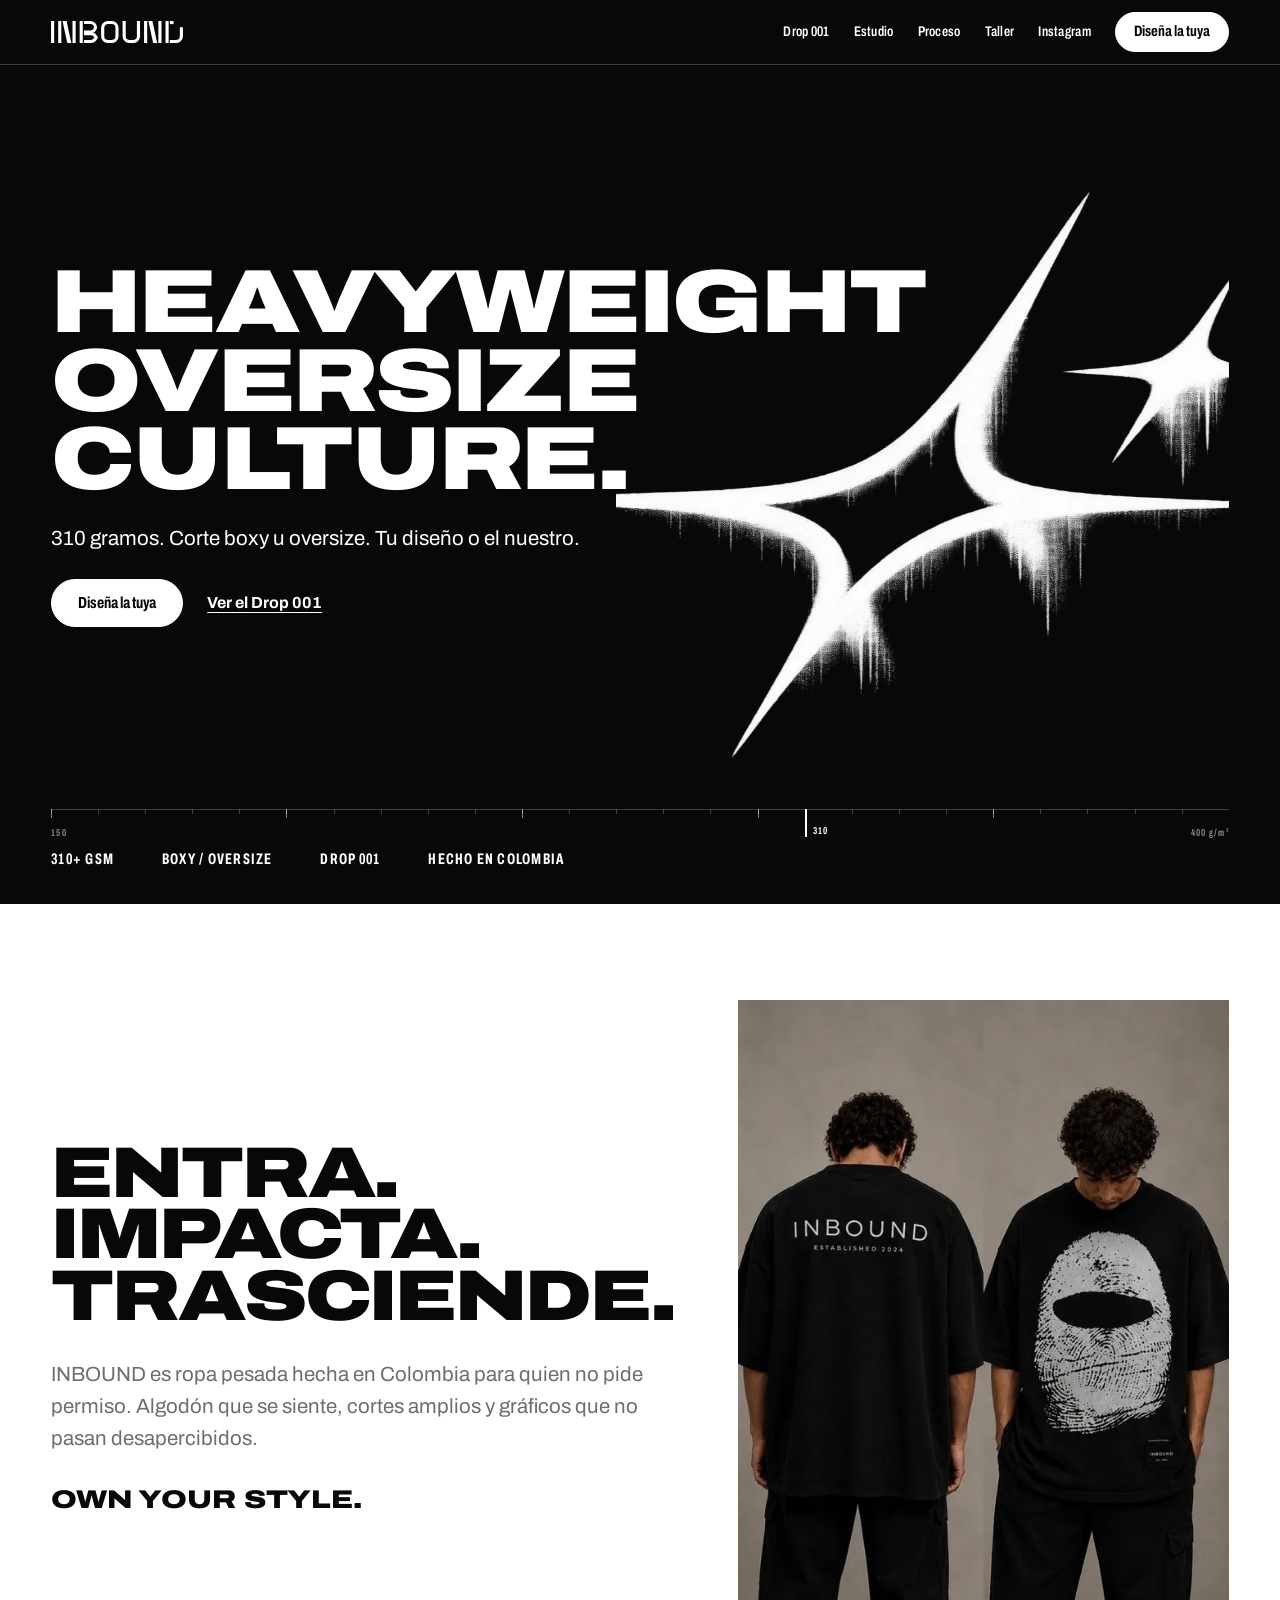
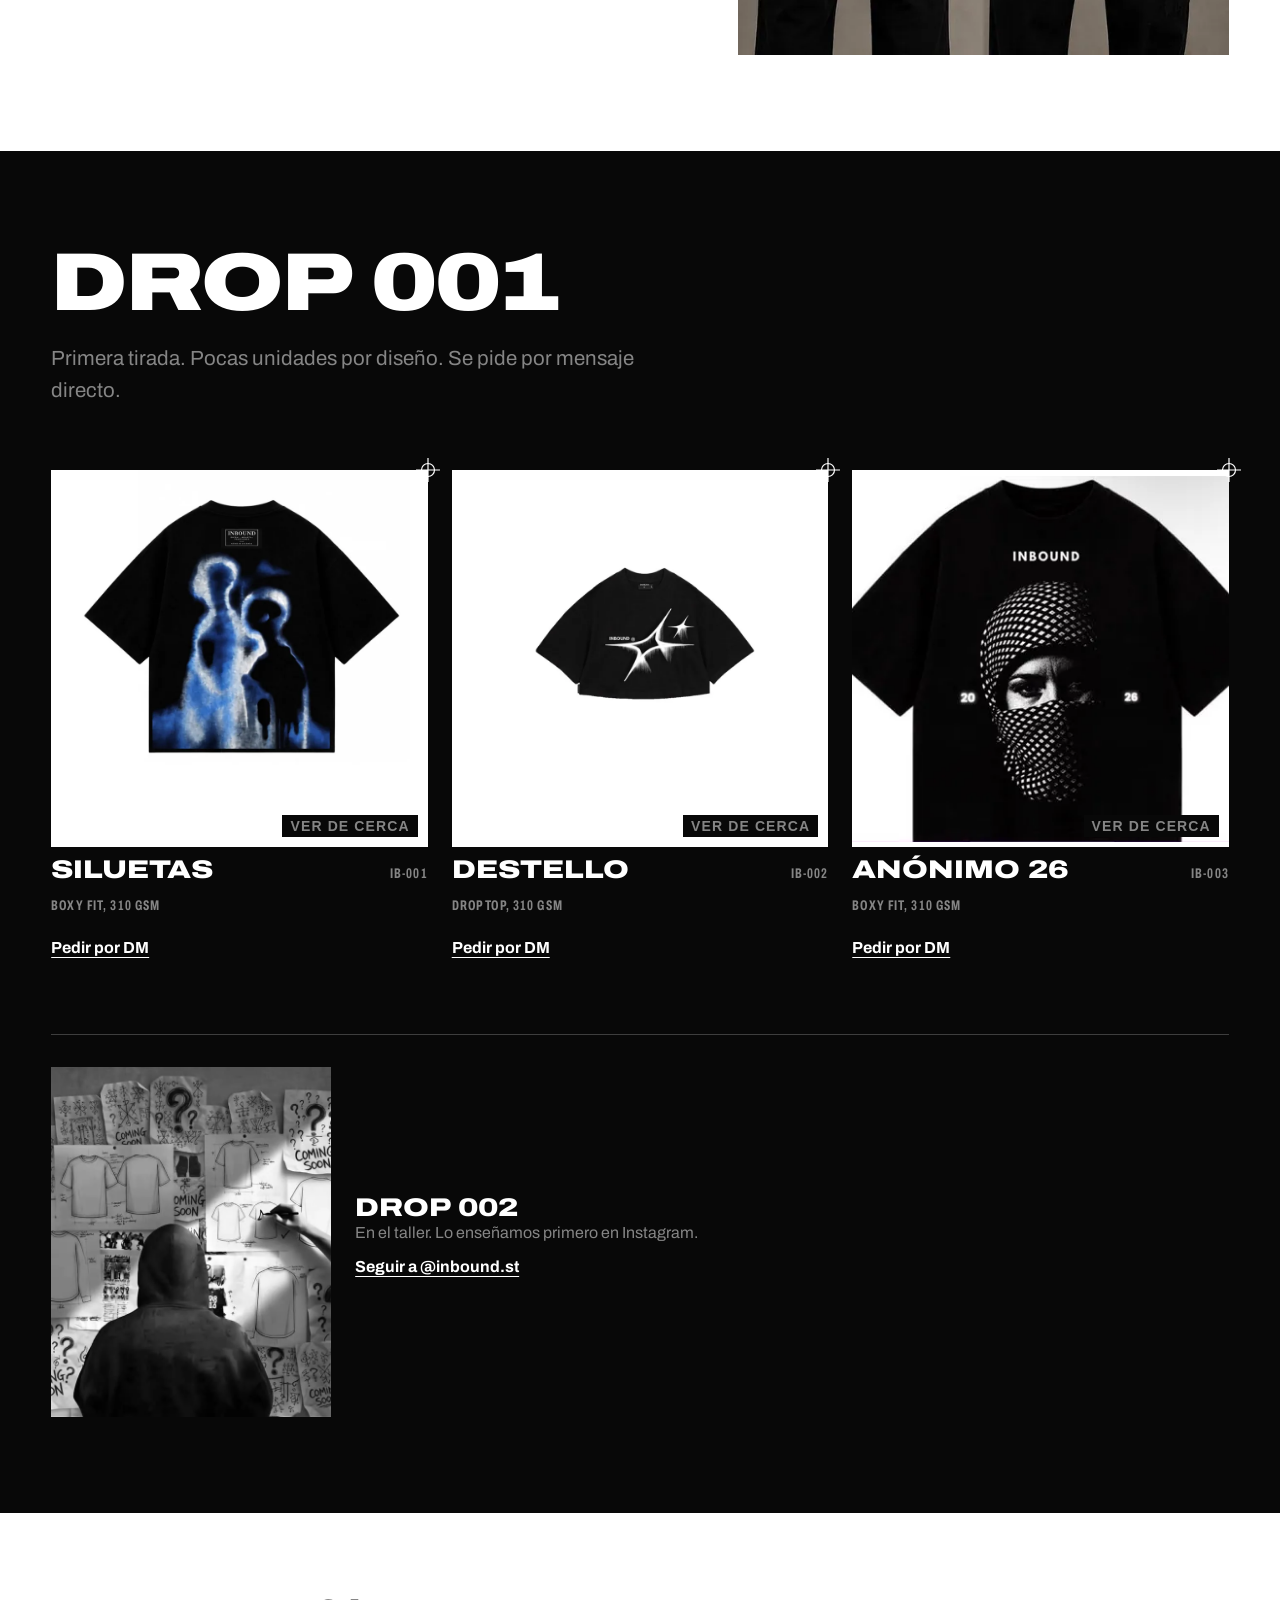
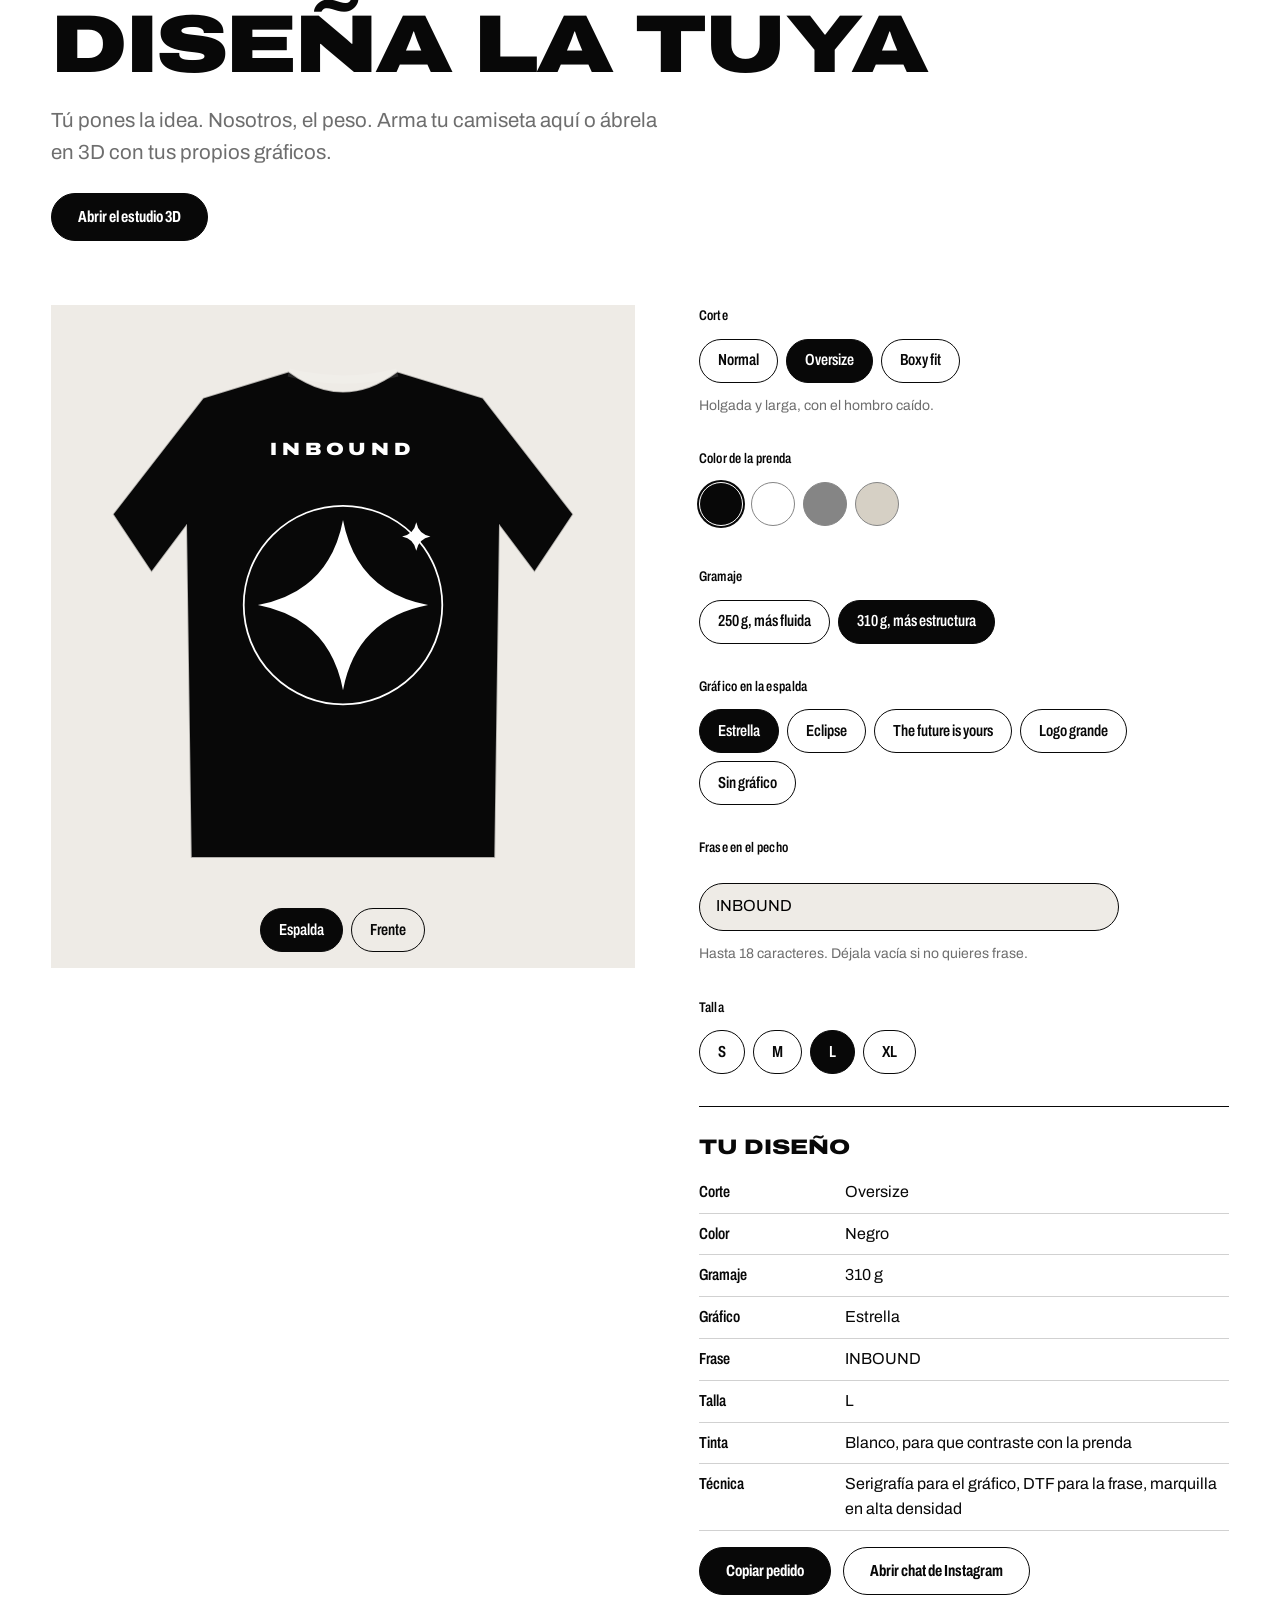
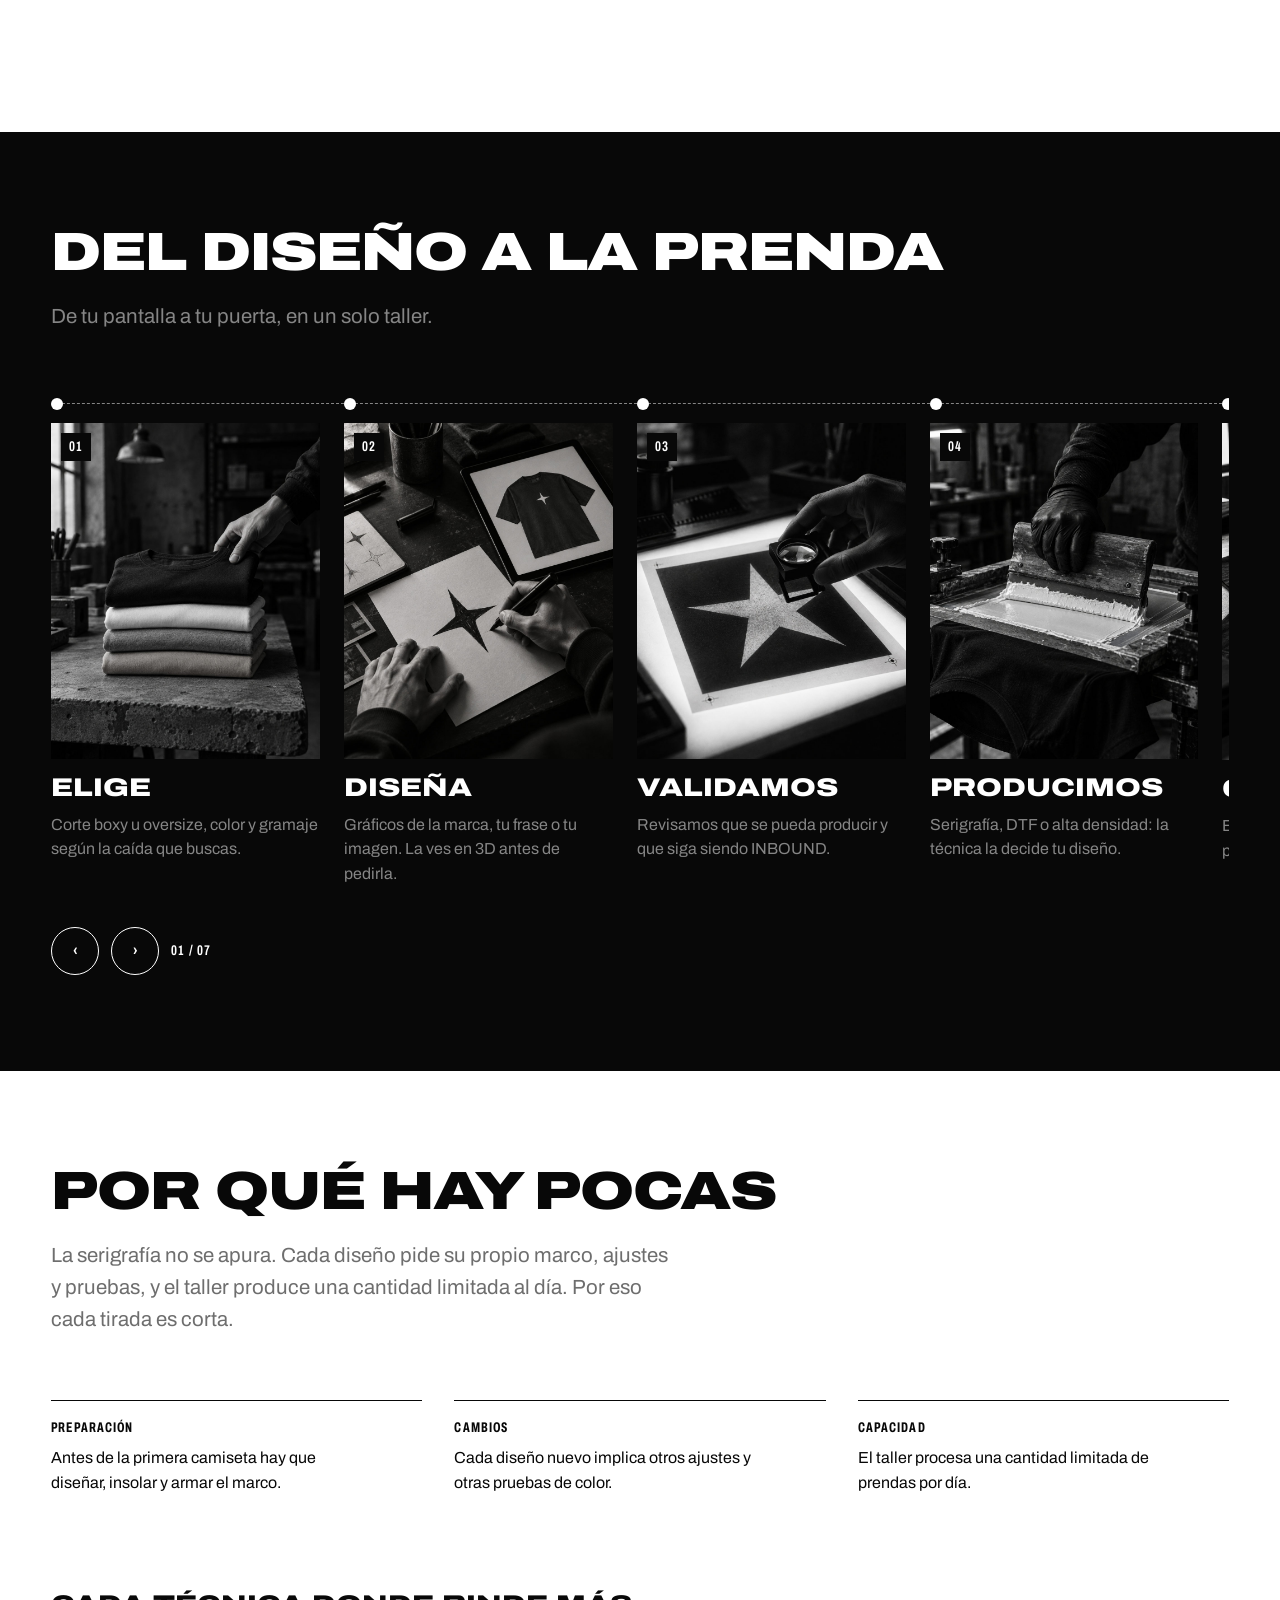
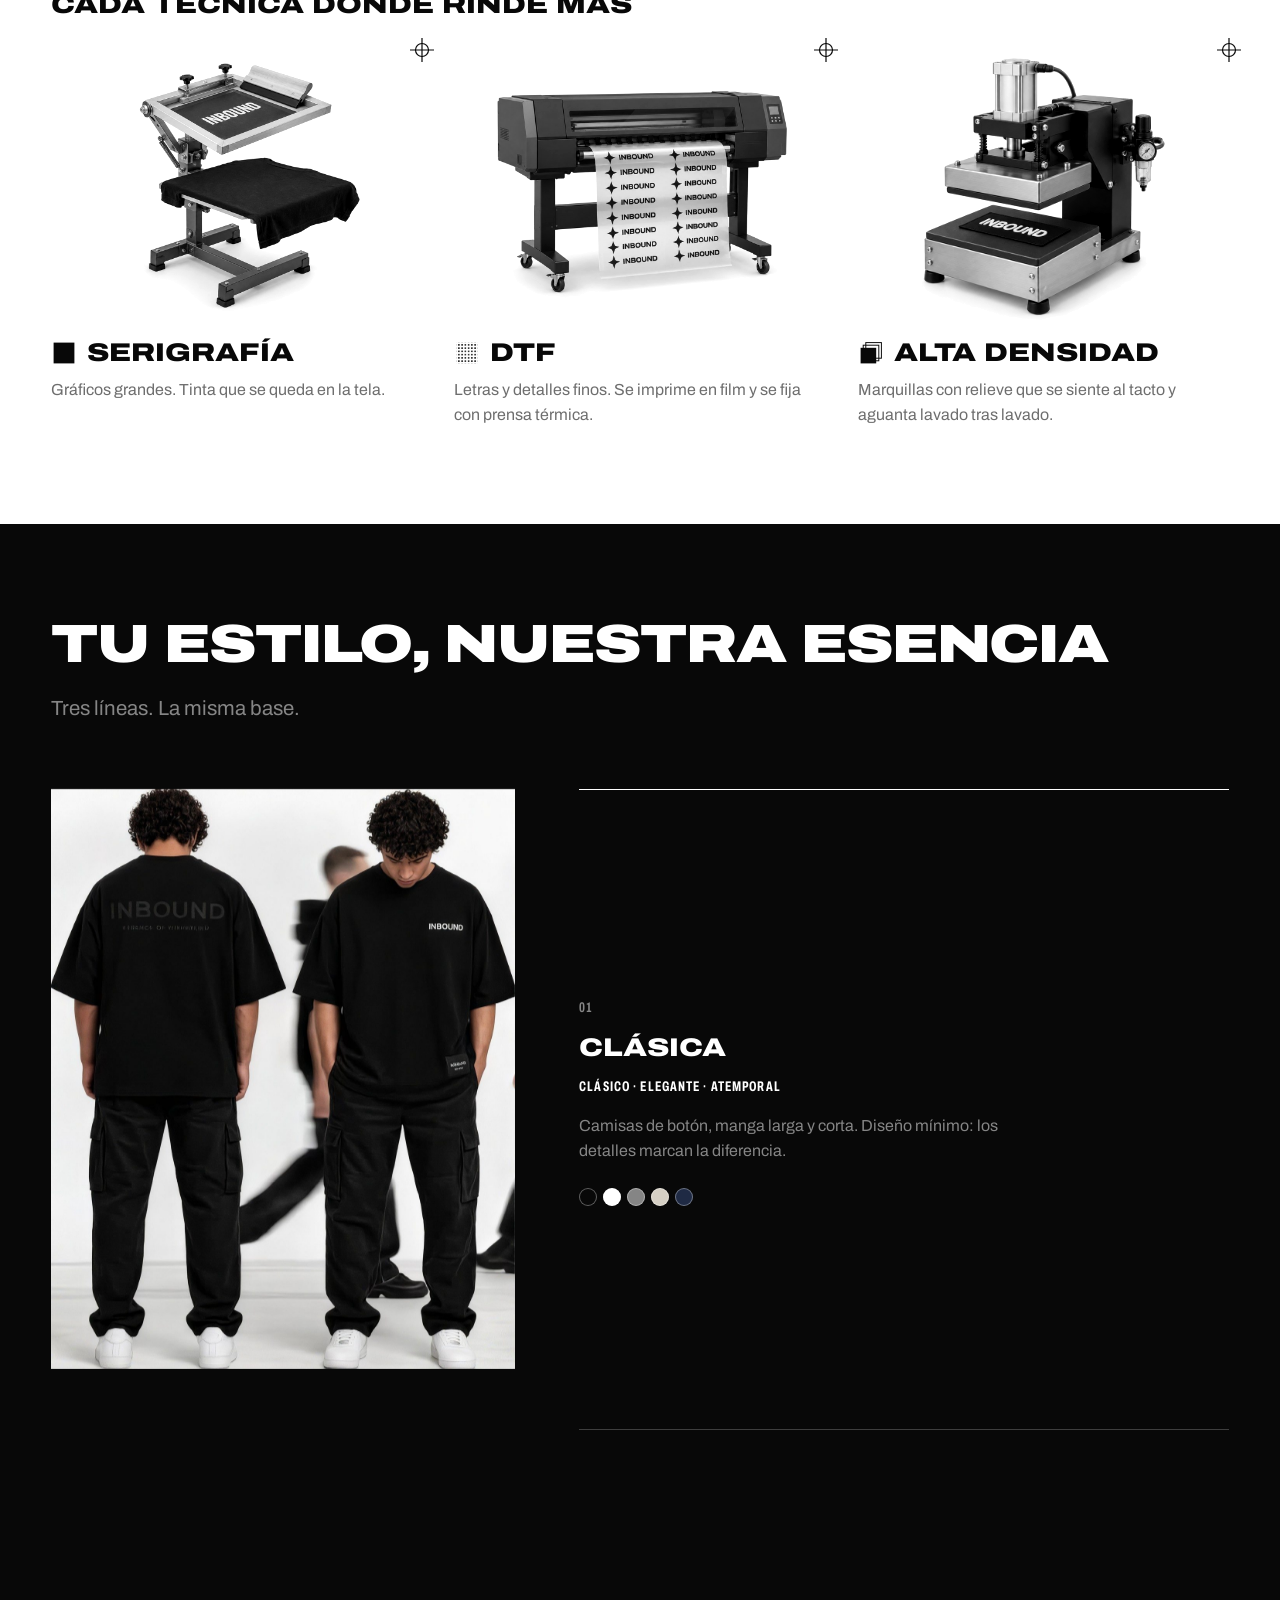
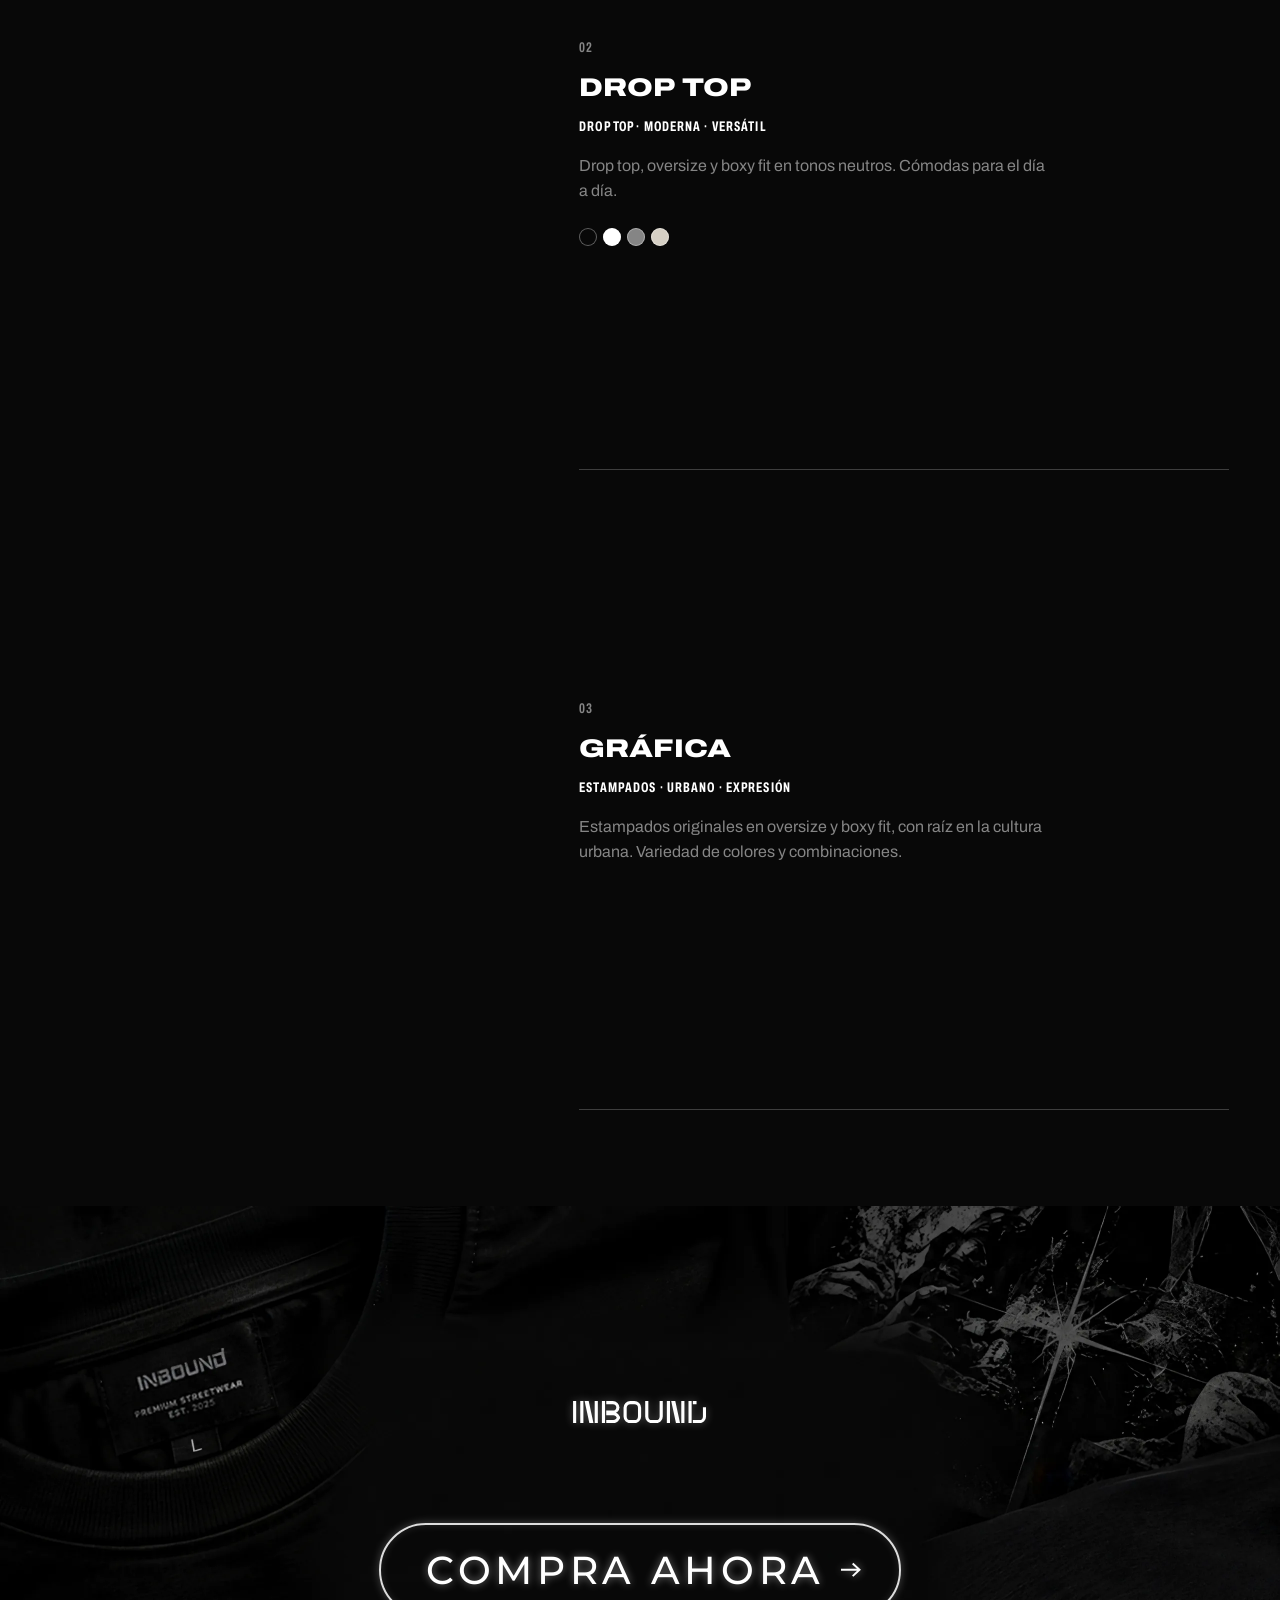
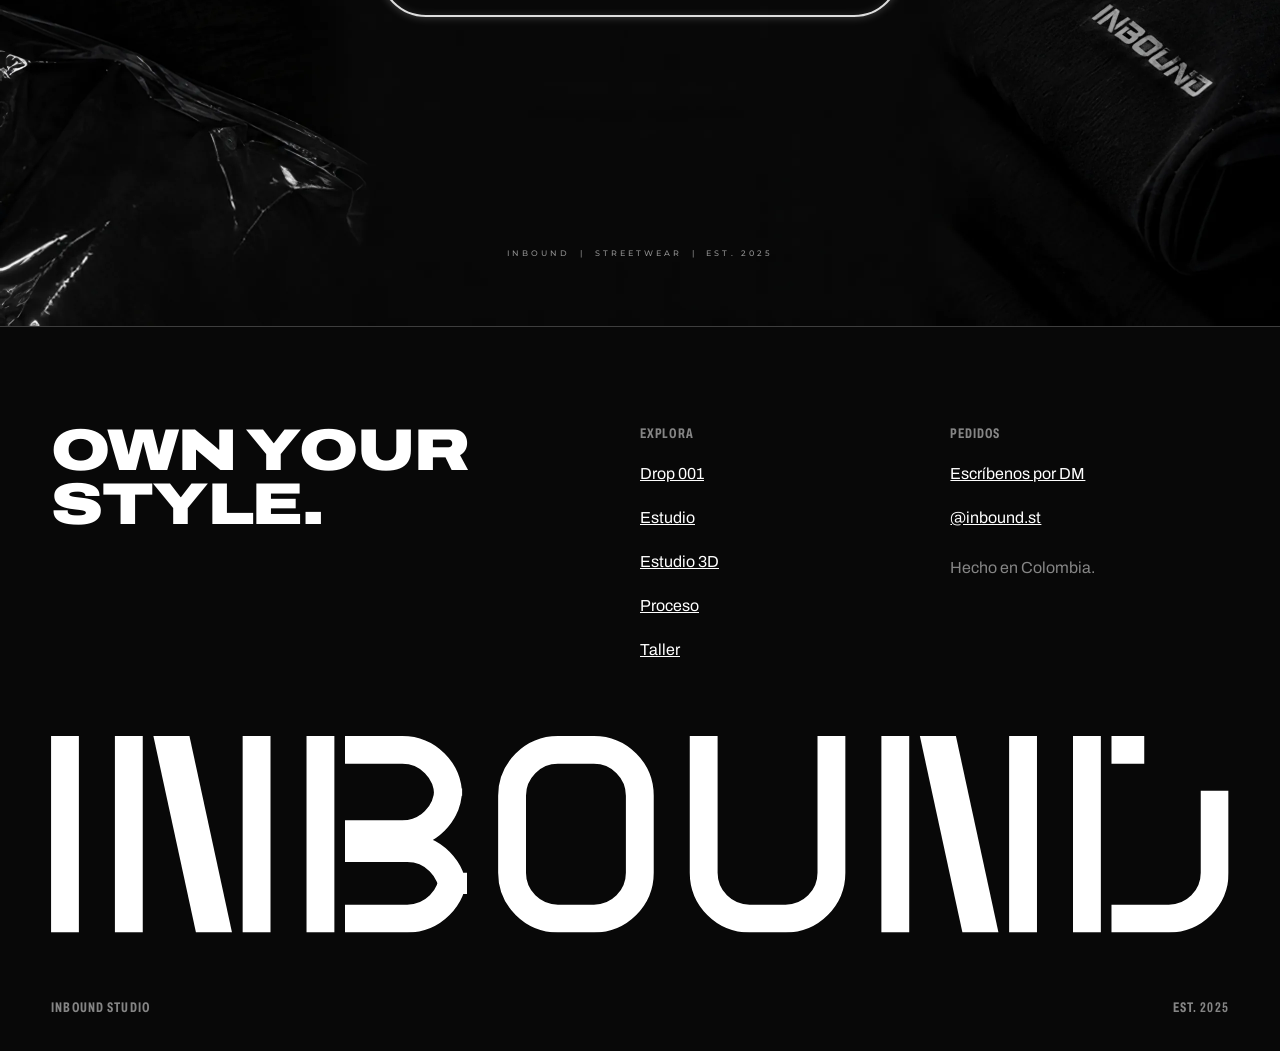
==== commit a2f4e080: "Estudio 2D: corte Normal y descripción de cada corte - Tercer corte "Normal" (hombro en su sitio, ma" ====
--- a/index.html
+++ b/index.html
@@ -497,9 +497,11 @@
         <fieldset class="field">
           <legend class="label">Corte</legend>
           <div class="chips">
+            <label class="chip"><input type="radio" name="corte" value="Normal"><span>Normal</span></label>
             <label class="chip"><input type="radio" name="corte" value="Oversize" checked><span>Oversize</span></label>
             <label class="chip"><input type="radio" name="corte" value="Boxy fit"><span>Boxy fit</span></label>
           </div>
+          <p class="hint" id="corte-hint" aria-live="polite">Holgada y larga, con el hombro caído.</p>
         </fieldset>
 
         <fieldset class="field">
@@ -608,8 +610,7 @@
         <h4 class="h3 tech-title"><svg class="tech-sw" viewBox="0 0 40 40" aria-hidden="true"><rect x="12" y="4" width="24" height="24" fill="none" stroke="currentColor" stroke-width="1.5"/><rect x="8" y="8" width="24" height="24" fill="none" stroke="currentColor" stroke-width="1.5"/><rect x="4" y="12" width="24" height="24"/></svg>Alta densidad</h4>
         <p class="muted">Marquillas con relieve que se siente al tacto y aguanta lavado tras lavado.</p>
       </article>
-    </div>-
+    </div>
   </section>
 
   <section class="section" aria-labelledby="lineas-title">
@@ -723,14 +724,19 @@
       `<label class="chip swatch" style="--c:${c.hex}"><input type="radio" name="color" value="${c.name}" ${i === 0 ? "checked" : ""} aria-label="${c.name}"><span></span></label>`);
   });
 
-  // Silhouette: oversize = longer body + dropped sleeves; boxy = wider and shorter.
+  // Siluetas: normal = hombro en su sitio, manga corta y alta; oversize = más ancha y larga, hombro caído;
+  // boxy = la más ancha y la más corta. hw = medio ancho, len = largo, sl = manga, arm = sisa, cuff = puño (exterior/interior)
+  const CUTS = {
+    "Normal":   { hw: 114, len: 400, sl: 58, arm: 108, cuffOut: 92,  cuffIn: 132, hint: "Corte clásico: hombro en su sitio y largo de siempre." },
+    "Oversize": { hw: 132, len: 410, sl: 82, arm: 128, cuffOut: 120, cuffIn: 168, hint: "Holgada y larga, con el hombro caído." },
+    "Boxy fit": { hw: 150, len: 370, sl: 70, arm: 128, cuffOut: 120, cuffIn: 168, hint: "Ancha y corta, de caída recta y cuadrada." },
+  };
   function teePath(cut) {
-    const cx = 220, top = 30;
-    const hw = cut === "Boxy fit" ? 150 : 132, len = cut === "Boxy fit" ? 370 : 410, sl = cut === "Boxy fit" ? 70 : 82;
+    const cx = 220, top = 30, { hw, len, sl, arm, cuffOut, cuffIn } = CUTS[cut] || CUTS.Oversize;
     const p = [
-      [cx - 46, top], [cx - hw + 14, top + 22], [cx - hw - sl + 20, top + 120], [cx - hw - sl + 52, top + 168],
-      [cx - hw, top + 128], [cx - hw + 4, top + len], [cx + hw - 4, top + len], [cx + hw, top + 128],
-      [cx + hw + sl - 52, top + 168], [cx + hw + sl - 20, top + 120], [cx + hw - 14, top + 22], [cx + 46, top],
+      [cx - 46, top], [cx - hw + 14, top + 22], [cx - hw - sl + 20, top + cuffOut], [cx - hw - sl + 52, top + cuffIn],
+      [cx - hw, top + arm], [cx - hw + 4, top + len], [cx + hw - 4, top + len], [cx + hw, top + arm],
+      [cx + hw + sl - 52, top + cuffIn], [cx + hw + sl - 20, top + cuffOut], [cx + hw - 14, top + 22], [cx + 46, top],
     ];
     return { d: "M" + p.map(q => q.join(",")).join(" L") + " Q" + cx + "," + (top + 34) + " " + p[0].join(",") + " Z", top, len, hw };
   }
@@ -769,6 +775,8 @@
     const color = COLORS.find(c => c.name === s.color);
     const ink = color.dark ? INK_LIGHT : INK_DARK;
     const shape = teePath(s.corte);
+    const hint = document.getElementById("corte-hint"), hintText = (CUTS[s.corte] || CUTS.Oversize).hint;
+    if (hint.textContent !== hintText) hint.textContent = hintText;   // solo al cambiar de corte: el lector de pantalla no lo repite
     const body = document.getElementById("tee-body");
     body.setAttribute("d", shape.d);
     body.setAttribute("fill", color.hex);
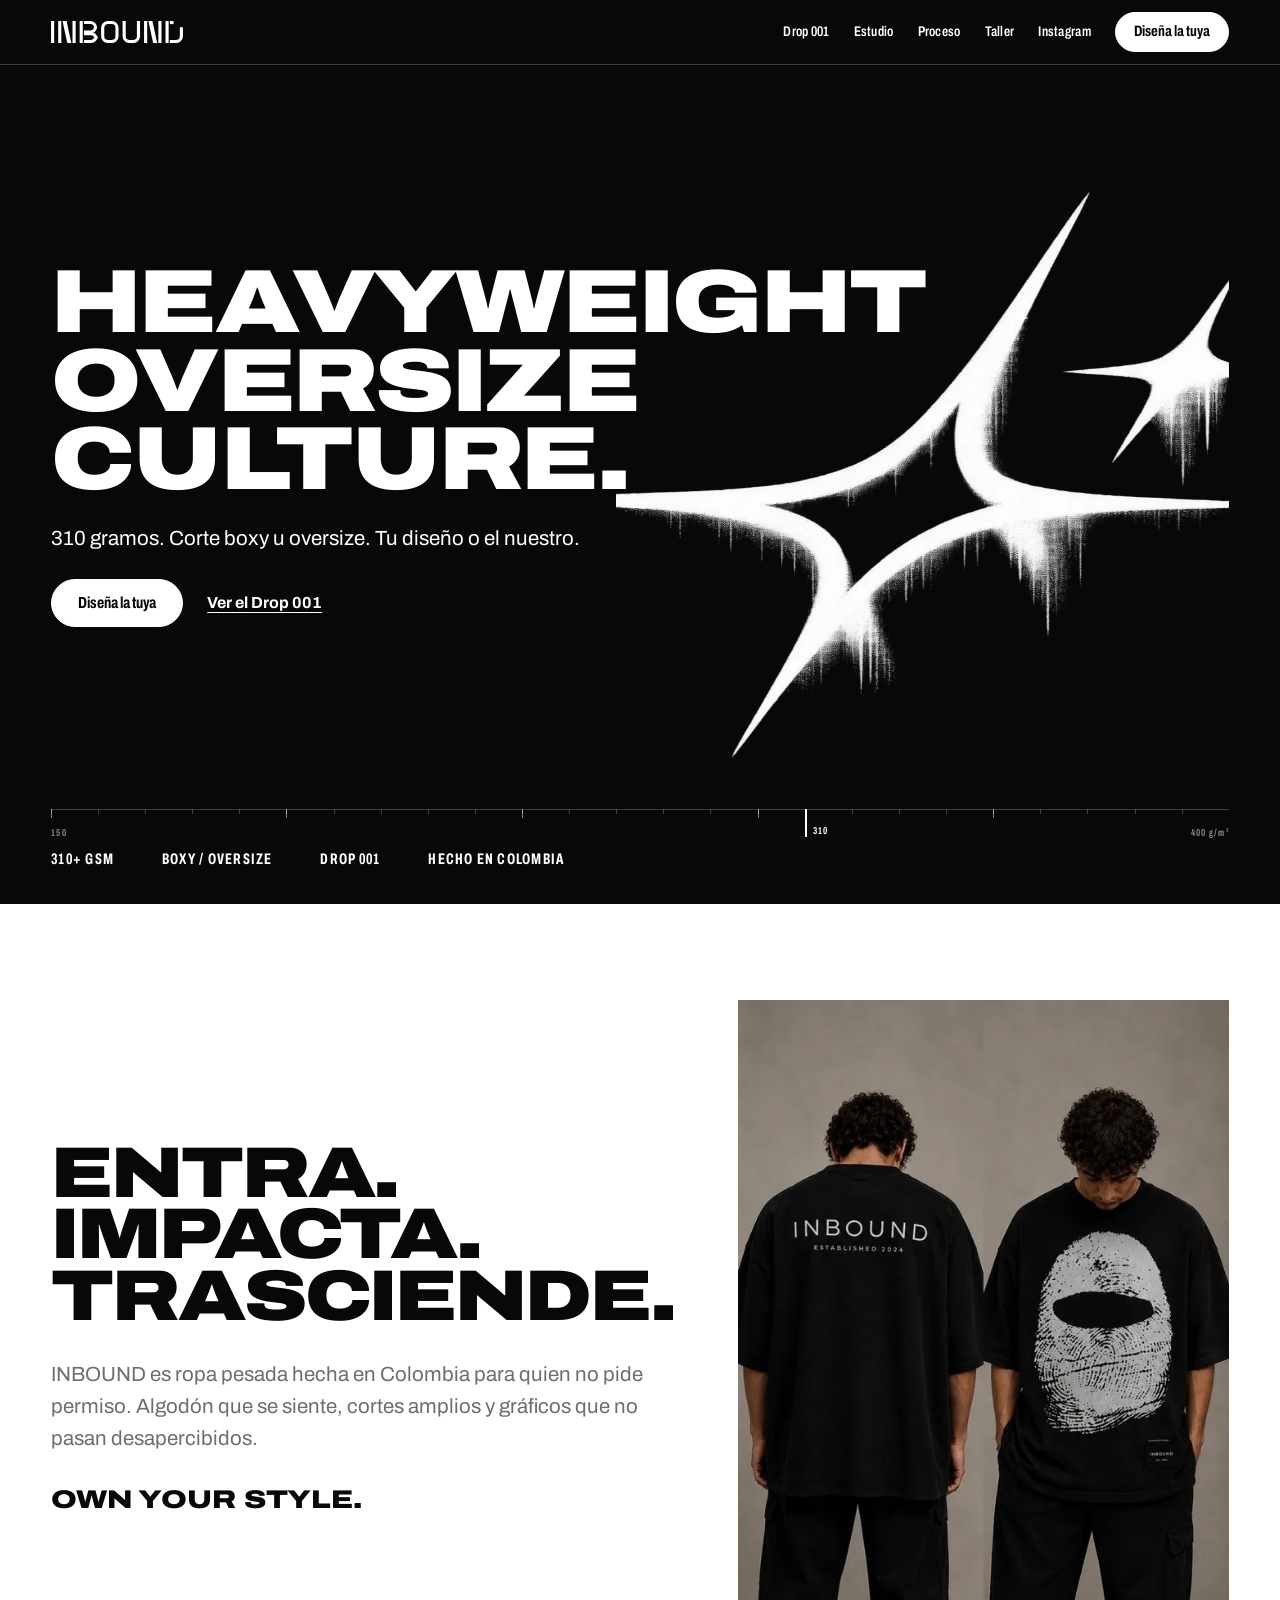
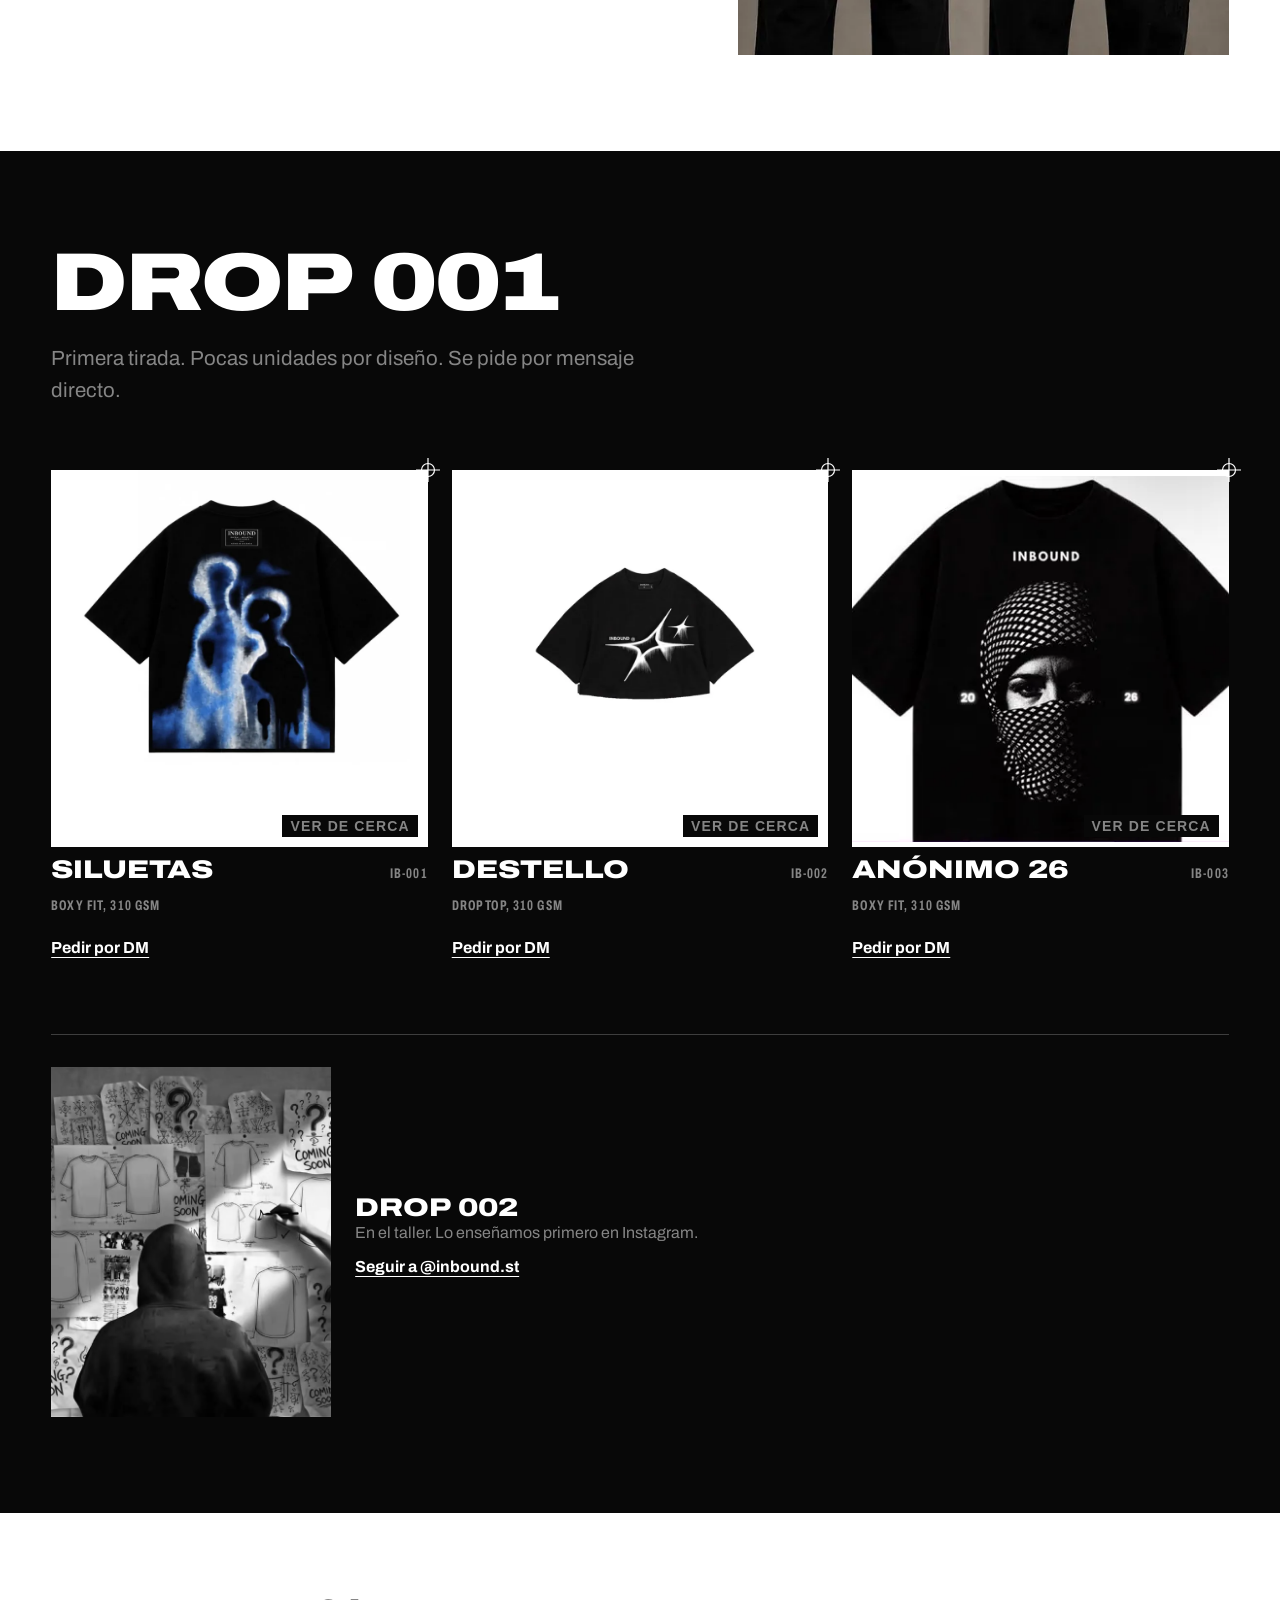
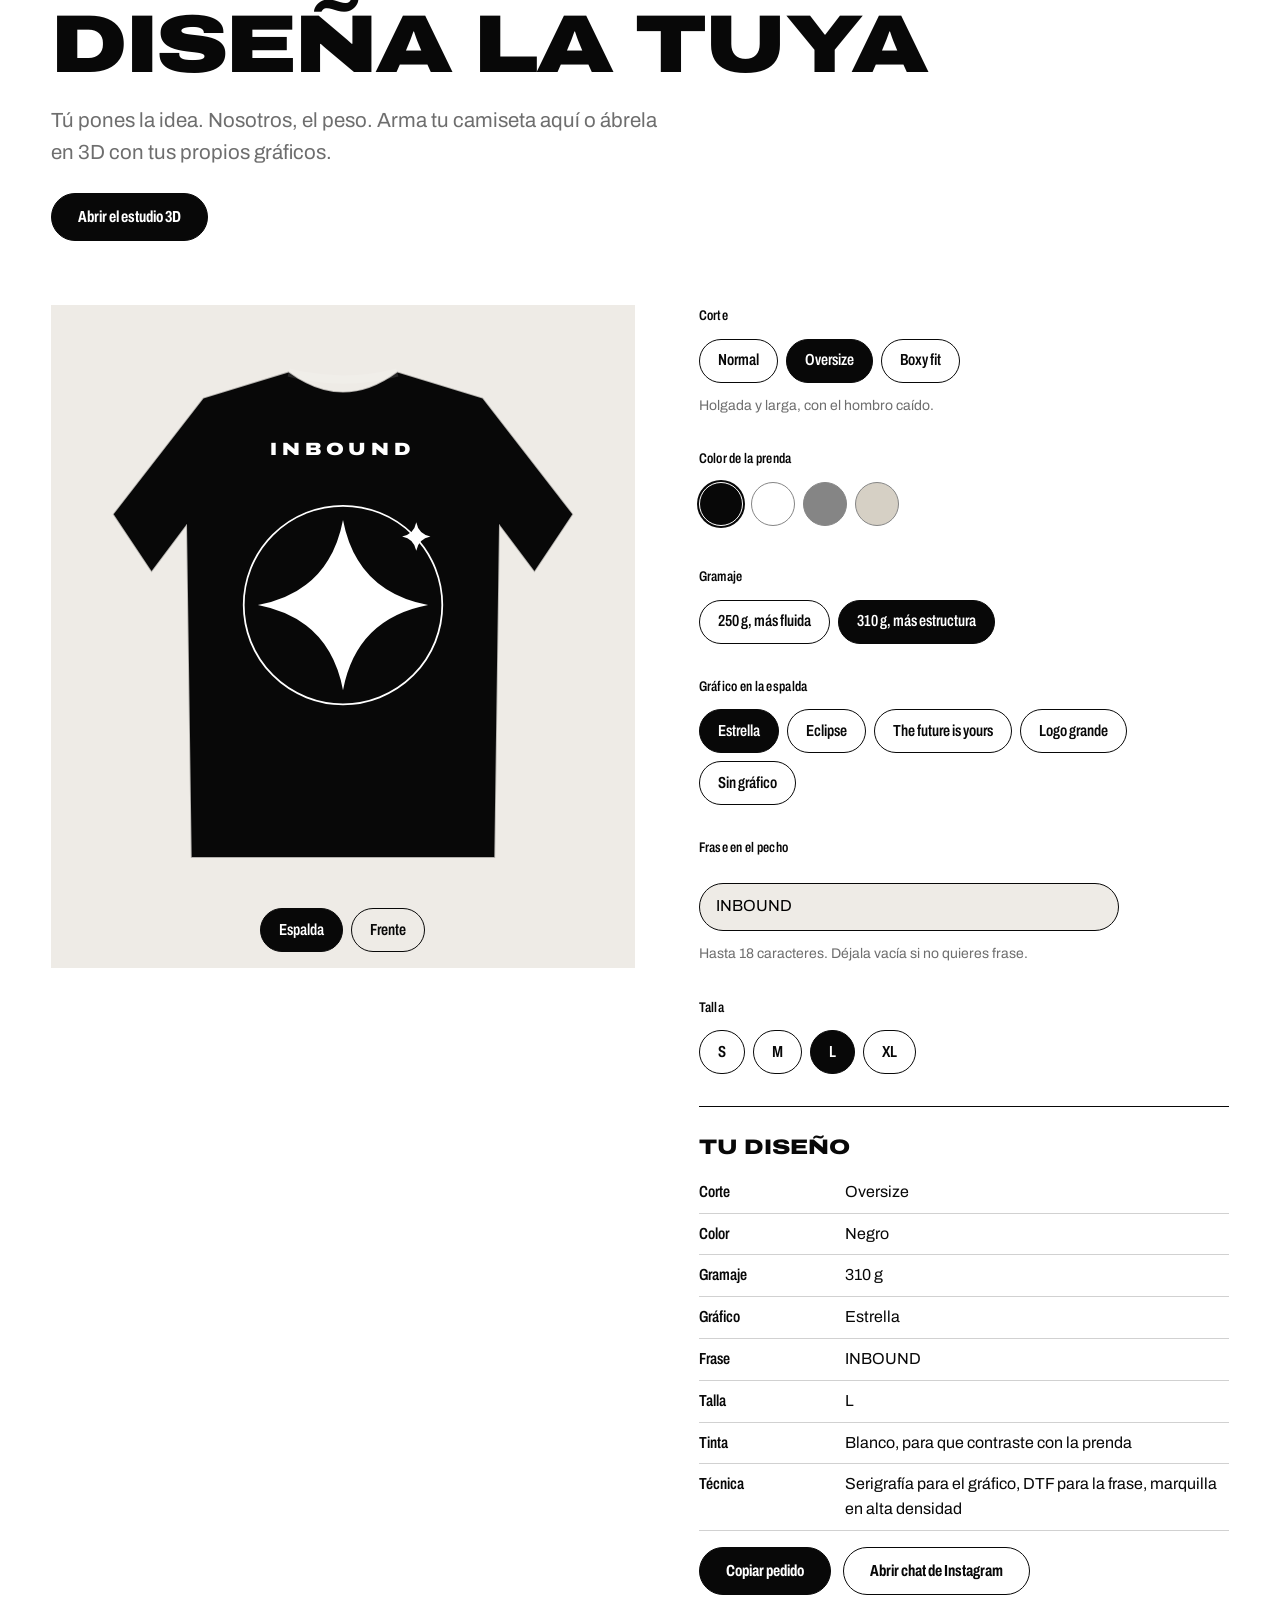
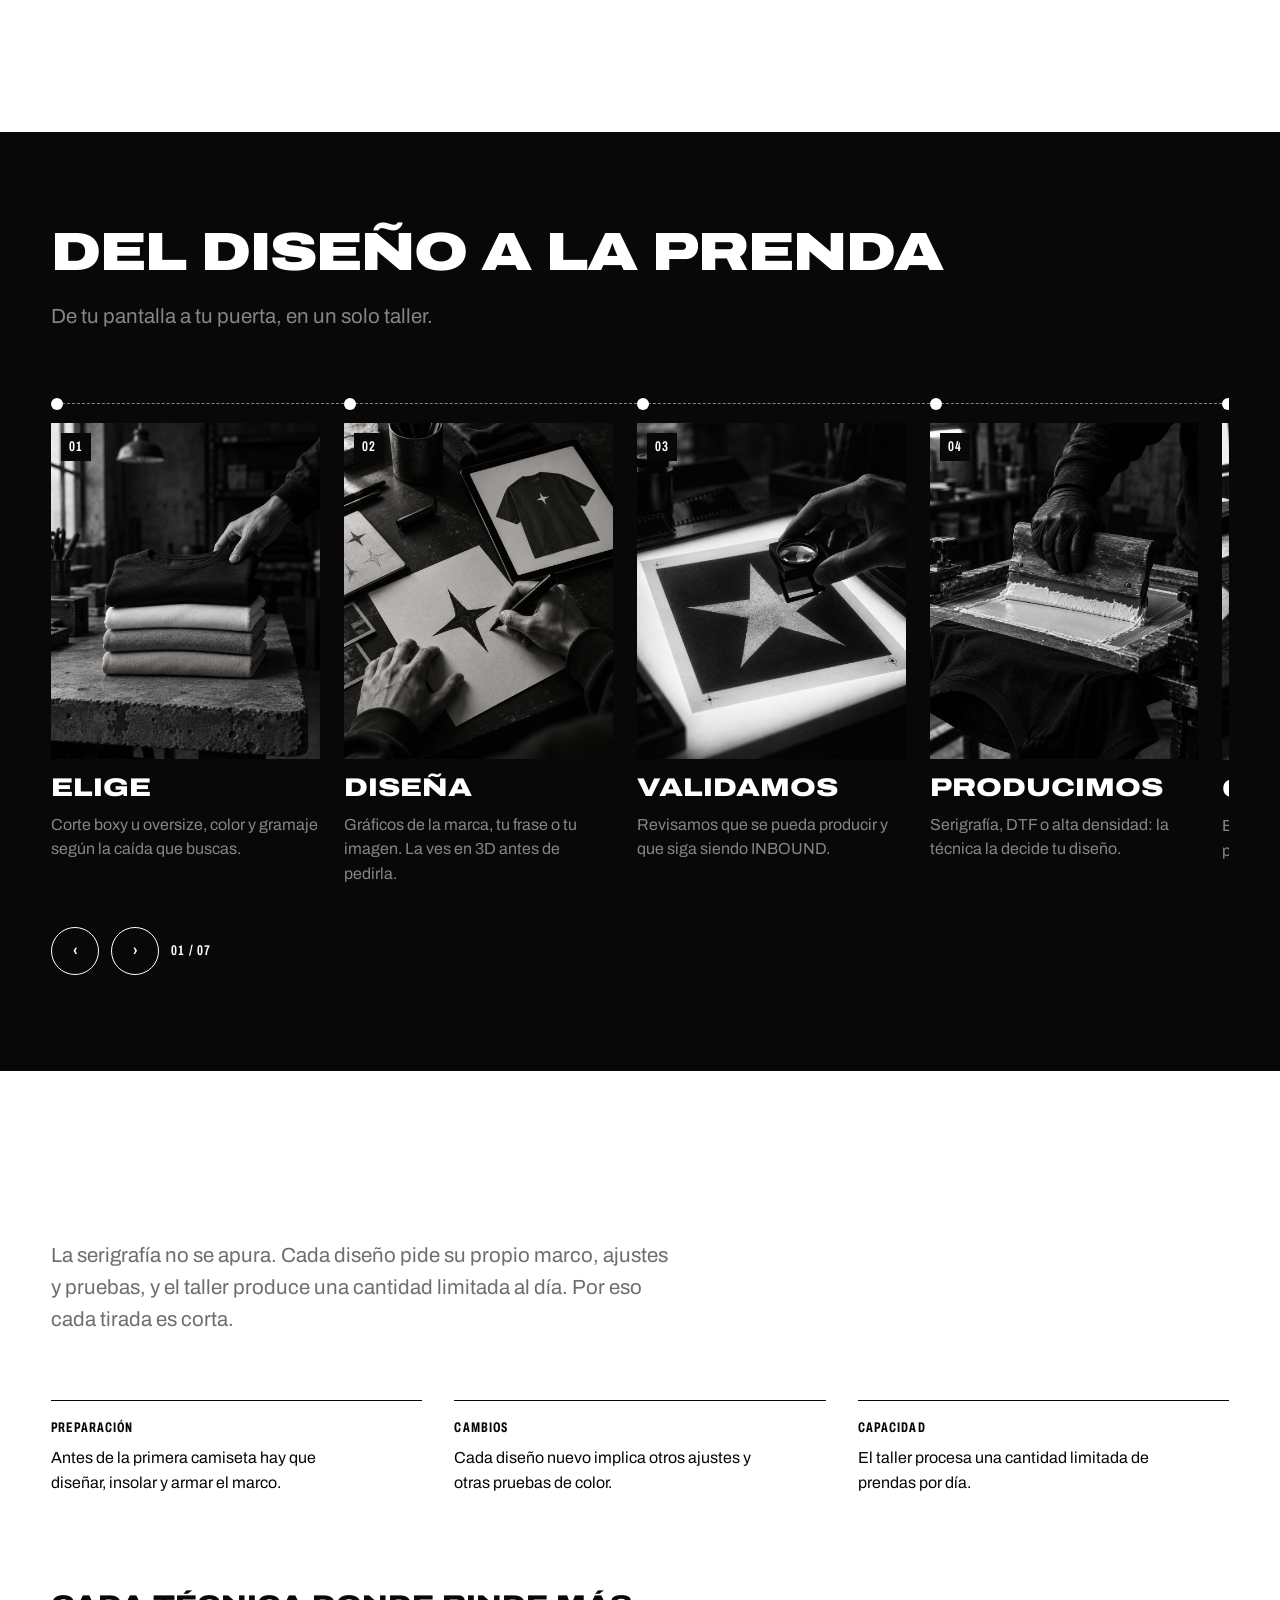
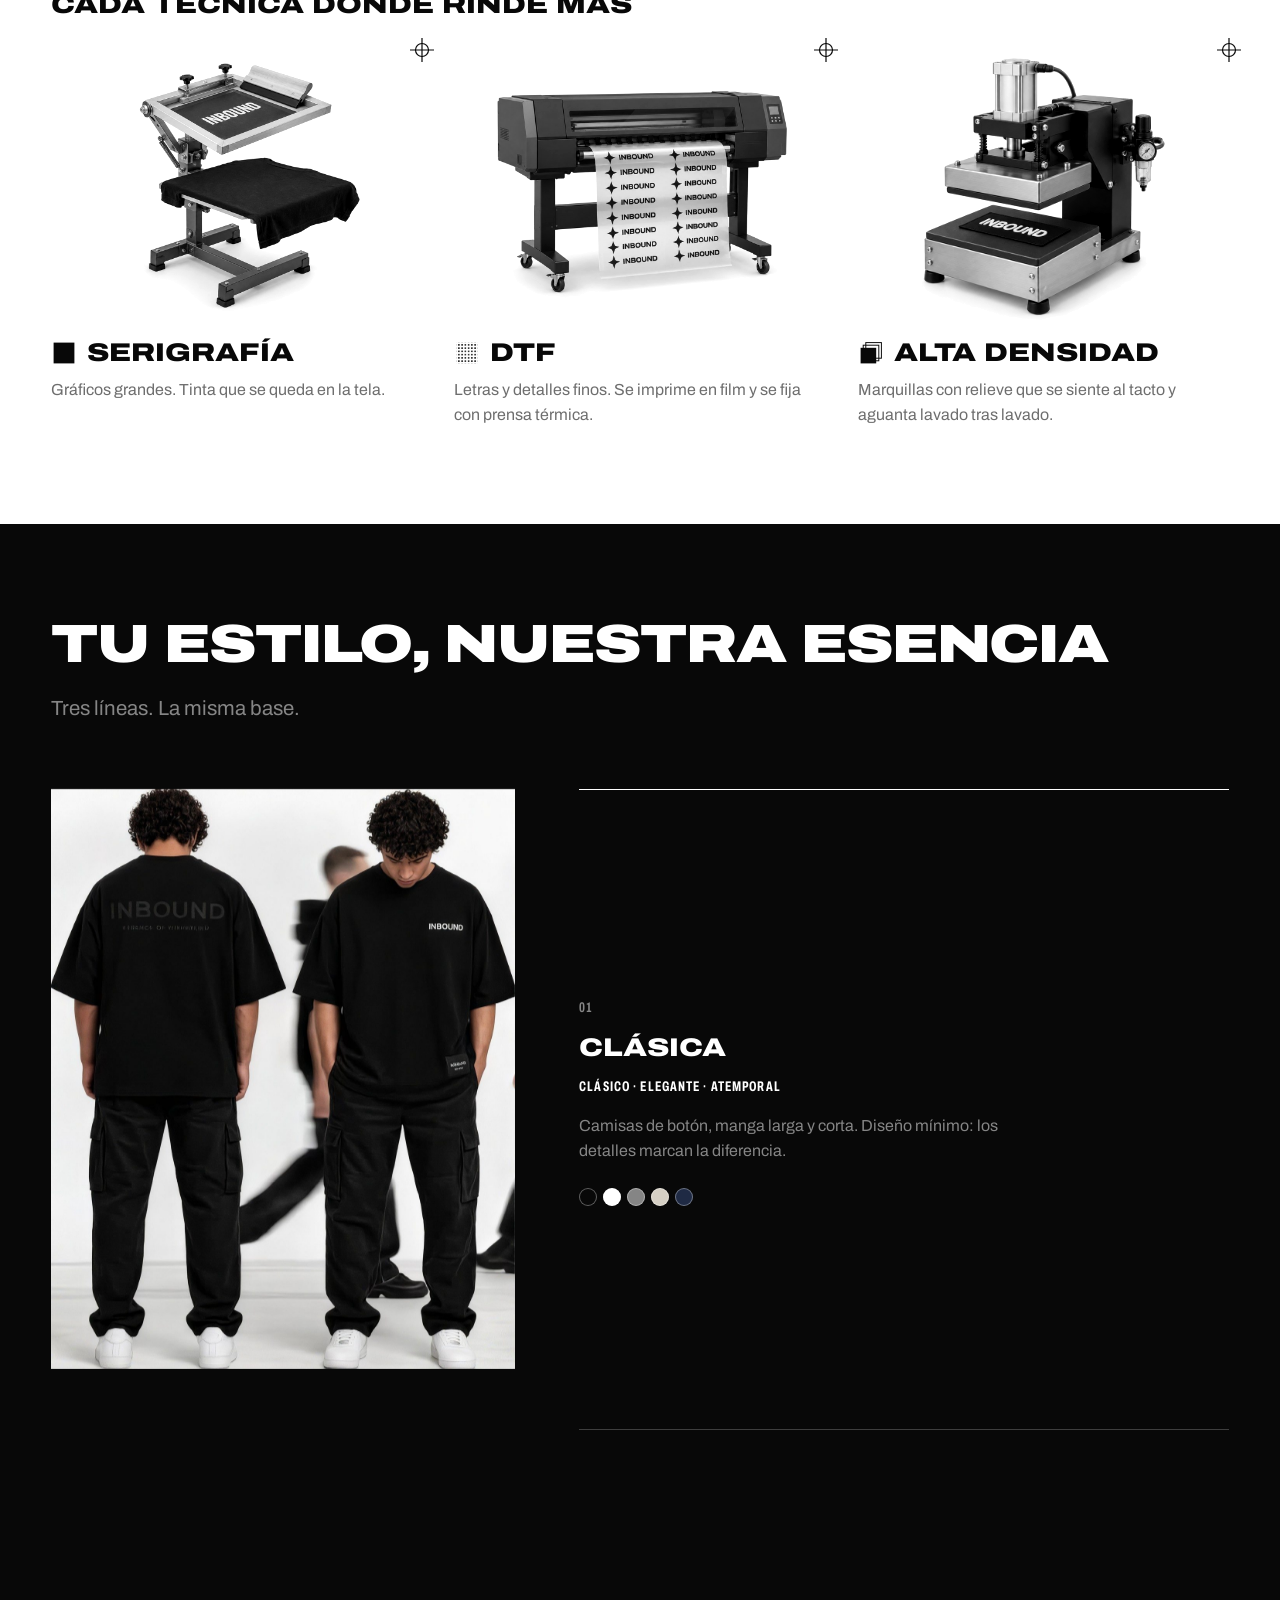
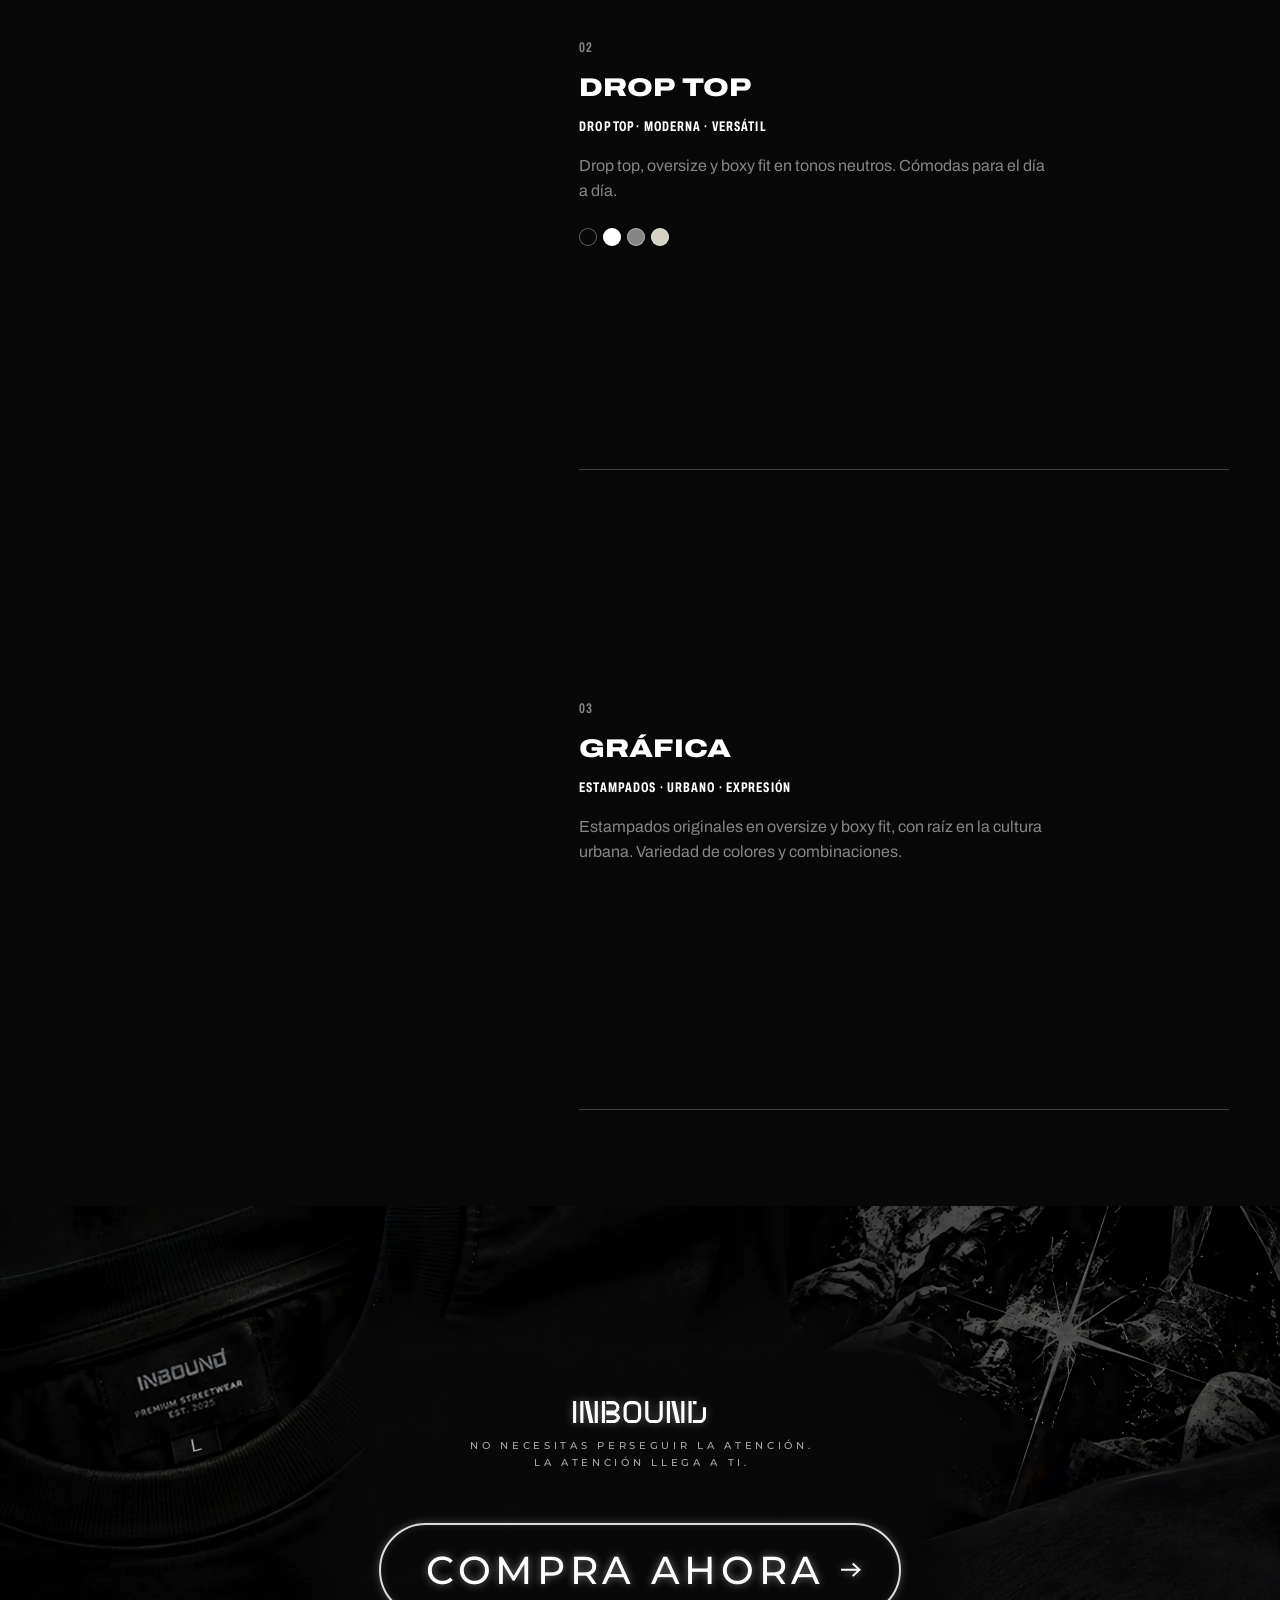
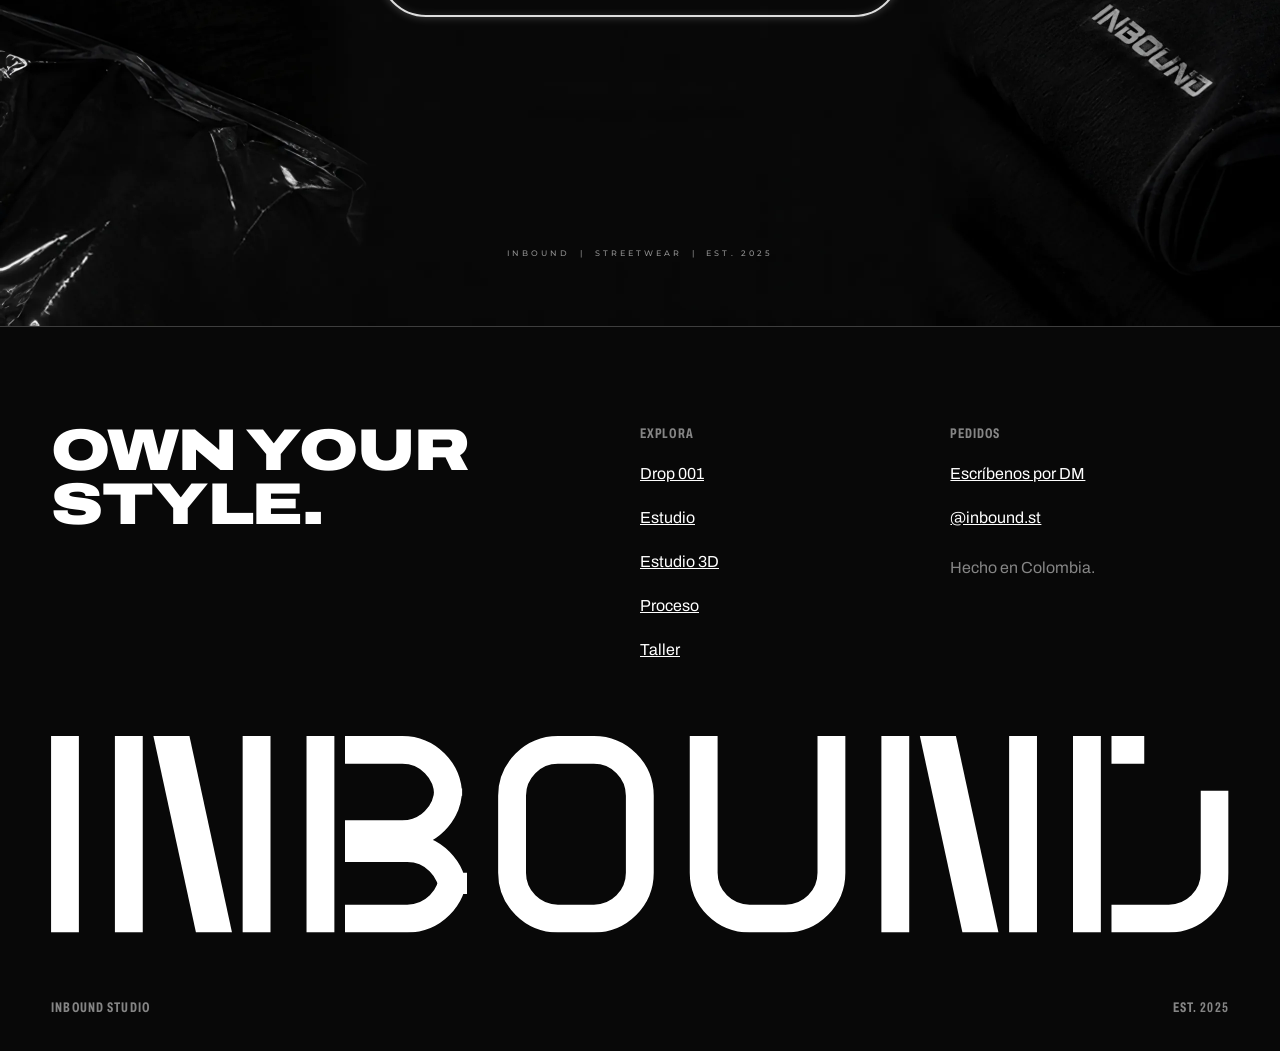
==== commit 8218e379: "Estudio 3D: interior en sombra, costuras cerradas y sin "prototipo"; camiseta Normal 2D como la 3D -" ====
--- a/index.html
+++ b/index.html
@@ -724,10 +724,11 @@
       `<label class="chip swatch" style="--c:${c.hex}"><input type="radio" name="color" value="${c.name}" ${i === 0 ? "checked" : ""} aria-label="${c.name}"><span></span></label>`);
   });
 
-  // Siluetas: normal = hombro en su sitio, manga corta y alta; oversize = más ancha y larga, hombro caído;
+  // Siluetas (calcadas de los modelos 3D del estudio): normal = proporción 0,65 ancho/largo, hombro en su sitio y manga
+  // que cae a ~40°; oversize = más ancha y larga, hombro caído;
   // boxy = la más ancha y la más corta. hw = medio ancho, len = largo, sl = manga, arm = sisa, cuff = puño (exterior/interior)
   const CUTS = {
-    "Normal":   { hw: 114, len: 400, sl: 58, arm: 108, cuffOut: 92,  cuffIn: 132, hint: "Corte clásico: hombro en su sitio y largo de siempre." },
+    "Normal":   { hw: 124, len: 380, sl: 76, arm: 112, cuffOut: 88,  cuffIn: 130, hint: "Corte clásico: hombro en su sitio y largo de siempre." },
     "Oversize": { hw: 132, len: 410, sl: 82, arm: 128, cuffOut: 120, cuffIn: 168, hint: "Holgada y larga, con el hombro caído." },
     "Boxy fit": { hw: 150, len: 370, sl: 70, arm: 128, cuffOut: 120, cuffIn: 168, hint: "Ancha y corta, de caída recta y cuadrada." },
   };
